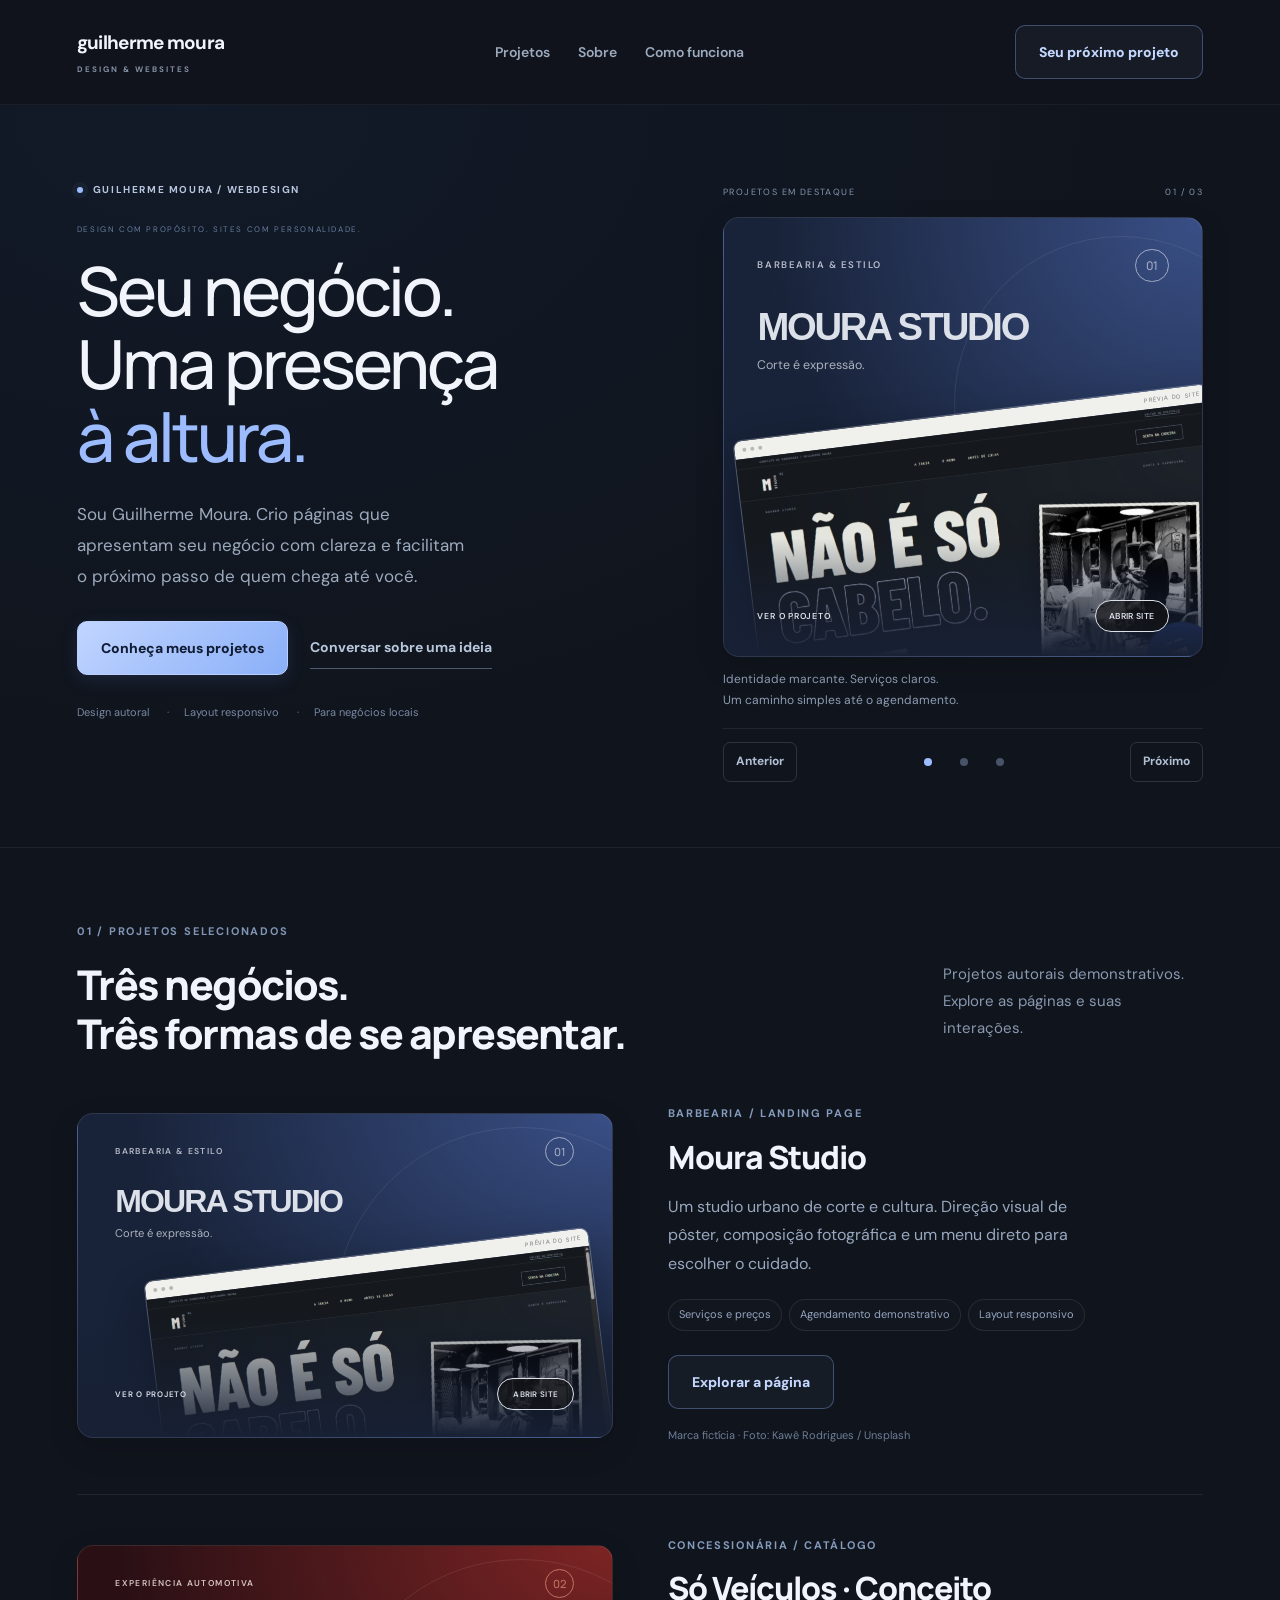
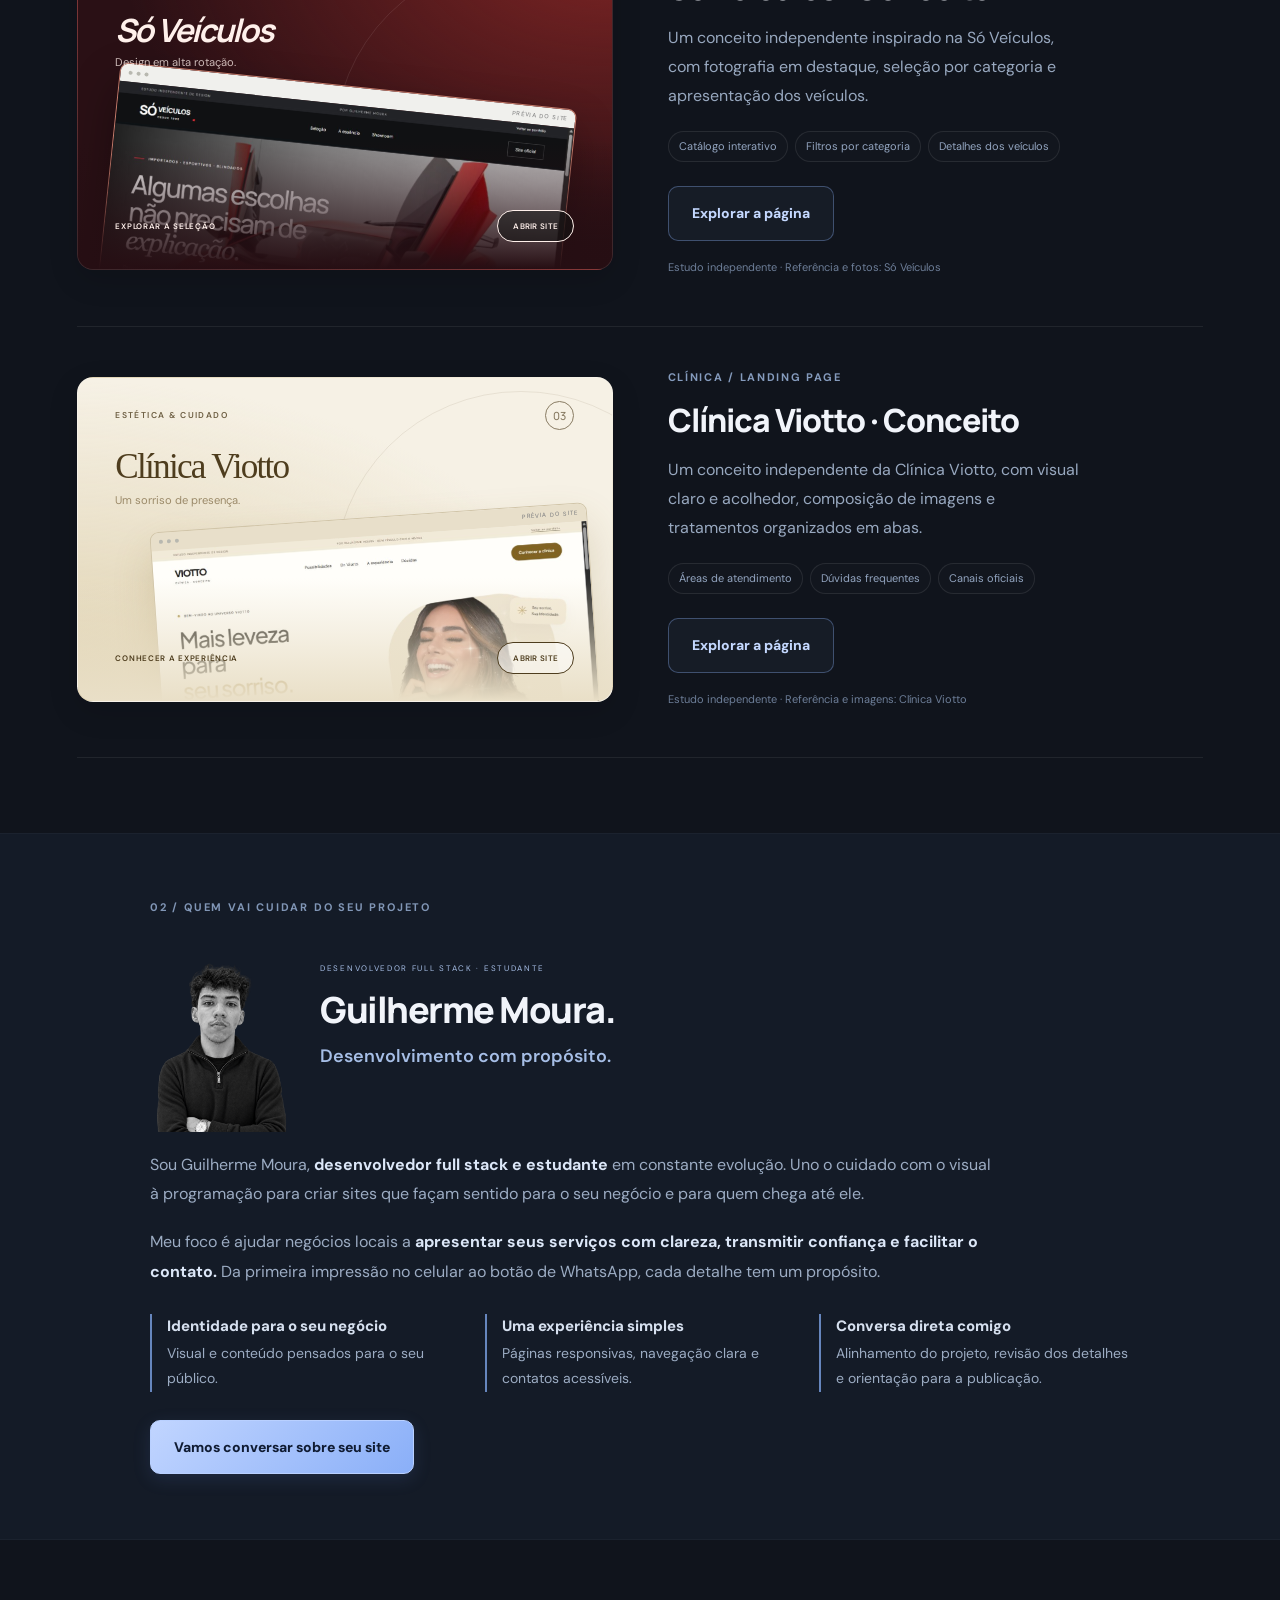
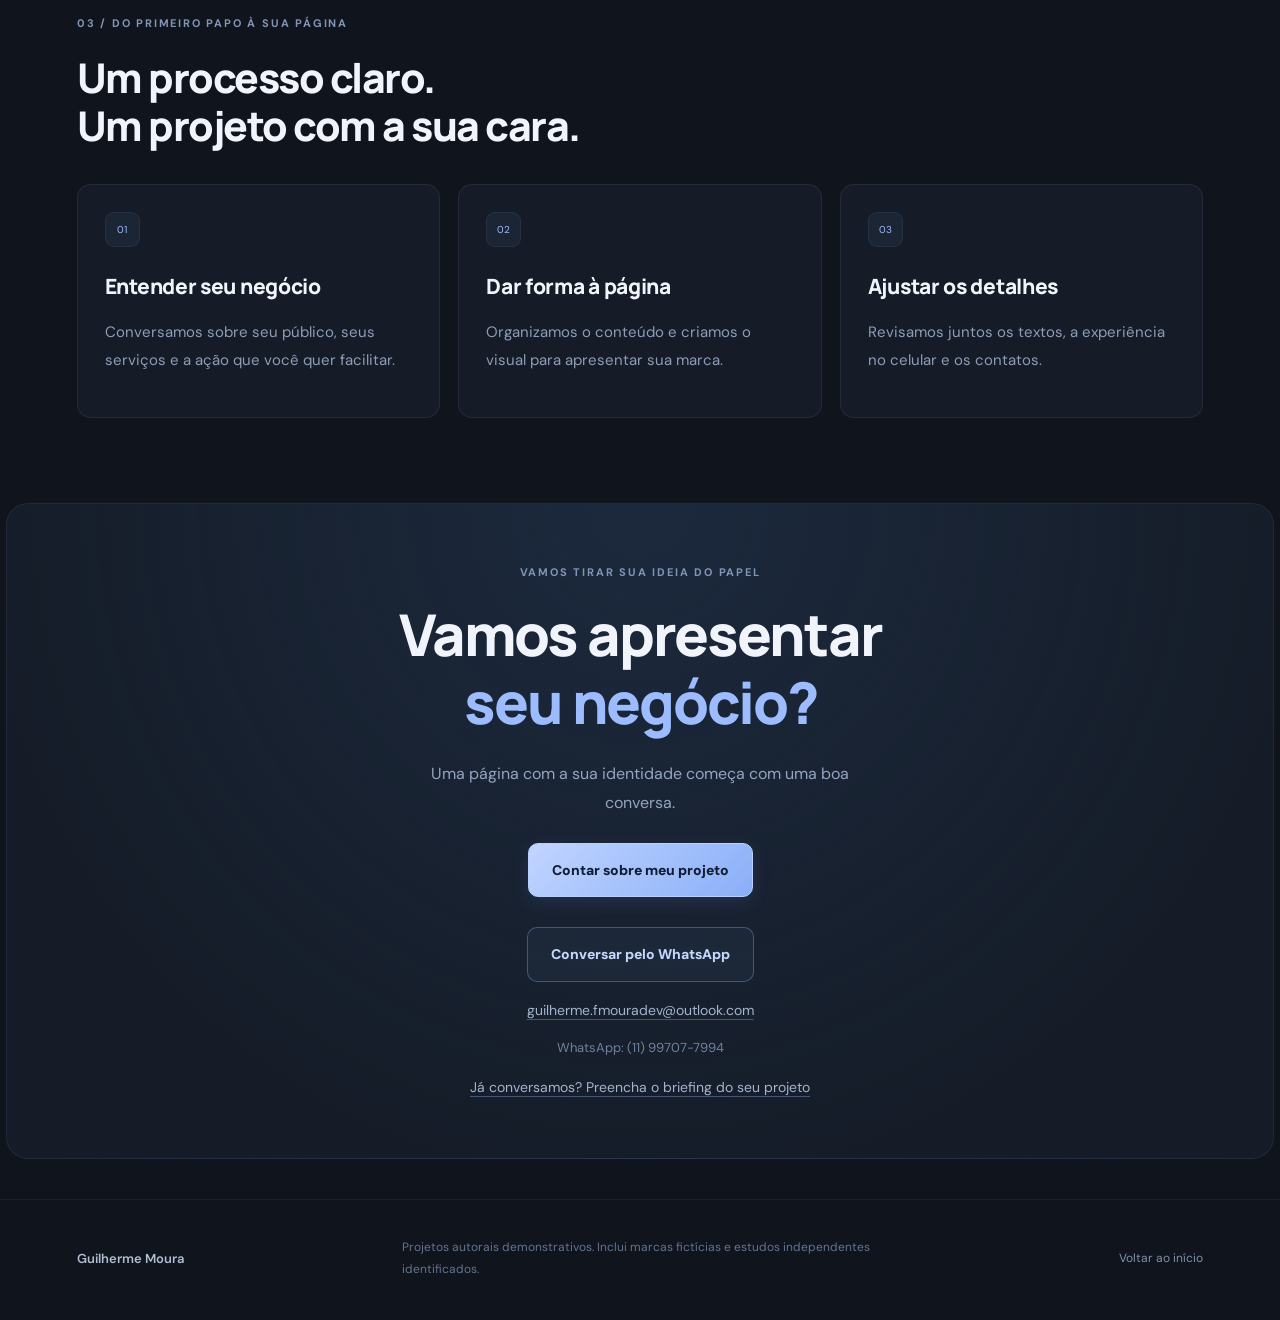
==== index.html @ e68ea8f8 "Melhora leitura, botões e proporções do retrato" ====
<!doctype html><html lang="pt-BR"><head><meta charset="utf-8"><meta name="viewport" content="width=device-width,initial-scale=1"><title>Guilherme Moura | Landing pages para negócios locais</title><meta name="description" content="Guilherme Moura cria landing pages para negócios locais. Conheça projetos de sites responsivos e converse sobre a presença digital da sua empresa."><meta name="theme-color" content="#10141c"><meta property="og:title" content="Guilherme Moura — Design & Websites"><meta property="og:description" content="Sites para apresentar seu negócio com clareza, personalidade e uma boa experiência no celular."><meta property="og:type" content="website"><link rel="preconnect" href="https://fonts.googleapis.com"><link rel="preconnect" href="https://fonts.gstatic.com" crossorigin><link href="https://fonts.googleapis.com/css2?family=DM+Sans:wght@400;500;600;700&family=Manrope:wght@400;500;600;700;800&display=swap" rel="stylesheet"><link rel="stylesheet" href="style.css?v=18"><link rel="icon" href="favicon.svg"></head><body><header><a class="brand" href="#inicio">guilherme moura<span>DESIGN & WEBSITES</span></a><nav aria-label="Menu"><a href="#projetos">Projetos</a><a href="#sobre">Sobre</a><a href="#processo">Como funciona</a></nav><a class="button outline" href="#contato">Seu próximo projeto</a></header><main><section class="hero" id="inicio"><div class="intro"><p class="eyebrow">GUILHERME MOURA / WEBDESIGN</p><div class="intro-label">DESIGN COM PROPÓSITO. SITES COM PERSONALIDADE.</div><h1>Seu negócio.<br>Uma presença<br><em>à altura.</em></h1><p>Sou Guilherme Moura. Crio páginas que apresentam seu negócio com clareza e facilitam o próximo passo de quem chega até você.</p><div class="hero-ctas"><a class="button" href="#projetos">Conheça meus projetos</a><a class="hero-chat" href="https://wa.me/5511997077994?text=Ol%C3%A1%2C%20Guilherme!%20Quero%20conversar%20sobre%20uma%20landing%20page." target="_blank" rel="noopener">Conversar sobre uma ideia</a></div><div class="intro-tags"><span>Design autoral</span><span>Layout responsivo</span><span>Para negócios locais</span></div></div><div class="feature" role="region" aria-roledescription="carrossel" aria-label="Projetos em destaque"><div class="feature-top"><span>PROJETOS EM DESTAQUE</span><span id="feature-count" aria-live="polite">01 / 03</span></div><div class="feature-slides"><a href="barbearia.html?v=14" class="feature-image feature-slide cover cover-studio" data-title="Moura Studio" aria-label="Explorar projeto Moura Studio" ><section class="cover-inner" aria-hidden="true"><div class="cover-topline"><span class="cover-label">BARBEARIA & ESTILO</span><span class="cover-number">01</span></div><div class="cover-heading"><strong class="cover-title">Moura Studio</strong><p class="cover-pitch">Corte é expressão.</p></div><div class="cover-orbit"></div><div class="cover-screen"><div class="cover-browser"><i></i><i></i><i></i><span>PRÉVIA DO SITE</span></div><img src="cover-studio-v14.jpg" alt="" loading="eager" fetchpriority="high" decoding="async" width="1265" height="712"></div><div class="cover-foot"><span class="cover-action">VER O PROJETO</span><span class="cover-view">ABRIR SITE</span></div></section></a><a href="concessionaria.html?v=6" class="feature-image feature-slide cover cover-auto" data-title="Só Veículos" aria-label="Explorar projeto Só Veículos" hidden><section class="cover-inner" aria-hidden="true"><div class="cover-topline"><span class="cover-label">EXPERIÊNCIA AUTOMOTIVA</span><span class="cover-number">02</span></div><div class="cover-heading"><strong class="cover-title">Só Veículos</strong><p class="cover-pitch">Design em alta rotação.</p></div><div class="cover-orbit"></div><div class="cover-screen"><div class="cover-browser"><i></i><i></i><i></i><span>PRÉVIA DO SITE</span></div><img src="cover-soveiculos.jpg" alt="" loading="eager" decoding="async" width="1265" height="712"></div><div class="cover-foot"><span class="cover-action">EXPLORAR A SELEÇÃO</span><span class="cover-view">ABRIR SITE</span></div></section></a><a href="clinica.html?v=9" class="feature-image feature-slide cover cover-viotto" data-title="Clínica Viotto" aria-label="Explorar projeto Clínica Viotto" hidden><section class="cover-inner" aria-hidden="true"><div class="cover-topline"><span class="cover-label">ESTÉTICA & CUIDADO</span><span class="cover-number">03</span></div><div class="cover-heading"><strong class="cover-title">Clínica Viotto</strong><p class="cover-pitch">Um sorriso de presença.</p></div><div class="cover-orbit"></div><div class="cover-screen"><div class="cover-browser"><i></i><i></i><i></i><span>PRÉVIA DO SITE</span></div><img src="cover-viotto.jpg" alt="" loading="eager" decoding="async" width="1265" height="712"></div><div class="cover-foot"><span class="cover-action">CONHECER A EXPERIÊNCIA</span><span class="cover-view">ABRIR SITE</span></div></section></a></div><p id="feature-description">Identidade marcante. Serviços claros.<br>Um caminho simples até o agendamento.</p><div class="carousel-controls"><button id="feature-prev" aria-label="Projeto anterior">Anterior</button><div class="carousel-dots"><button class="active" data-slide="0" aria-label="Mostrar Moura Studio" aria-current="true"></button><button data-slide="1" aria-label="Mostrar Só Veículos · Conceito"></button><button data-slide="2" aria-label="Mostrar Clínica Viotto · Conceito"></button></div><button id="feature-next" aria-label="Próximo projeto">Próximo</button></div></div></section><section class="section projects" id="projetos"><div class="section-heading"><div><p class="eyebrow">01 / PROJETOS SELECIONADOS</p><h2>Três negócios.<br>Três formas de se apresentar.</h2></div><p>Projetos autorais demonstrativos.<br>Explore as páginas e suas interações.</p></div><article class="project"><a class="project-art cover cover-studio" href="barbearia.html?v=14" aria-label="Explorar projeto Moura Studio"><section class="cover-inner" aria-hidden="true"><div class="cover-topline"><span class="cover-label">BARBEARIA & ESTILO</span><span class="cover-number">01</span></div><div class="cover-heading"><strong class="cover-title">Moura Studio</strong><p class="cover-pitch">Corte é expressão.</p></div><div class="cover-orbit"></div><div class="cover-screen"><div class="cover-browser"><i></i><i></i><i></i><span>PRÉVIA DO SITE</span></div><img src="cover-studio-v14.jpg" alt="" loading="eager" decoding="async" width="1265" height="712"></div><div class="cover-foot"><span class="cover-action">VER O PROJETO</span><span class="cover-view">ABRIR SITE</span></div></section></a><div class="project-copy"><p class="eyebrow">BARBEARIA / LANDING PAGE</p><h3>Moura Studio</h3><p>Um studio urbano de corte e cultura. Direção visual de pôster, composição fotográfica e um menu direto para escolher o cuidado.</p><div class="tags"><span>Serviços e preços</span><span>Agendamento demonstrativo</span><span>Layout responsivo</span></div><a class="button outline" href="barbearia.html?v=14">Explorar a página</a><small>Marca fictícia · Foto: Kawê Rodrigues / Unsplash</small></div></article><article class="project"><a class="project-art cover cover-auto" href="concessionaria.html?v=6" aria-label="Explorar projeto Só Veículos"><section class="cover-inner" aria-hidden="true"><div class="cover-topline"><span class="cover-label">EXPERIÊNCIA AUTOMOTIVA</span><span class="cover-number">02</span></div><div class="cover-heading"><strong class="cover-title">Só Veículos</strong><p class="cover-pitch">Design em alta rotação.</p></div><div class="cover-orbit"></div><div class="cover-screen"><div class="cover-browser"><i></i><i></i><i></i><span>PRÉVIA DO SITE</span></div><img src="cover-soveiculos.jpg" alt="" loading="eager" decoding="async" width="1265" height="712"></div><div class="cover-foot"><span class="cover-action">EXPLORAR A SELEÇÃO</span><span class="cover-view">ABRIR SITE</span></div></section></a><div class="project-copy"><p class="eyebrow">CONCESSIONÁRIA / CATÁLOGO</p><h3>Só Veículos · Conceito</h3><p>Um conceito independente inspirado na Só Veículos, com fotografia em destaque, seleção por categoria e apresentação dos veículos.</p><div class="tags"><span>Catálogo interativo</span><span>Filtros por categoria</span><span>Detalhes dos veículos</span></div><a class="button outline" href="concessionaria.html">Explorar a página</a><small>Estudo independente · Referência e fotos: Só Veículos</small></div></article><article class="project"><a class="project-art cover cover-viotto" href="clinica.html?v=9" aria-label="Explorar projeto Clínica Viotto"><section class="cover-inner" aria-hidden="true"><div class="cover-topline"><span class="cover-label">ESTÉTICA & CUIDADO</span><span class="cover-number">03</span></div><div class="cover-heading"><strong class="cover-title">Clínica Viotto</strong><p class="cover-pitch">Um sorriso de presença.</p></div><div class="cover-orbit"></div><div class="cover-screen"><div class="cover-browser"><i></i><i></i><i></i><span>PRÉVIA DO SITE</span></div><img src="cover-viotto.jpg" alt="" loading="eager" decoding="async" width="1265" height="712"></div><div class="cover-foot"><span class="cover-action">CONHECER A EXPERIÊNCIA</span><span class="cover-view">ABRIR SITE</span></div></section></a><div class="project-copy"><p class="eyebrow">CLÍNICA / LANDING PAGE</p><h3>Clínica Viotto · Conceito</h3><p>Um conceito independente da Clínica Viotto, com visual claro e acolhedor, composição de imagens e tratamentos organizados em abas.</p><div class="tags"><span>Áreas de atendimento</span><span>Dúvidas frequentes</span><span>Canais oficiais</span></div><a class="button outline" href="clinica.html?v=9">Explorar a página</a><small>Estudo independente · Referência e imagens: Clínica Viotto</small></div></article></section><section class="about section" id="sobre"><p class="eyebrow">02 / QUEM VAI CUIDAR DO SEU PROJETO</p><div class="about-profile"><figure class="about-photo"><img src="guilherme-recorte-v2.png" alt="Retrato de Guilherme Moura, desenvolvedor full stack" width="800" height="1200" loading="lazy" decoding="async"></figure><div class="about-story"><span class="about-caption">DESENVOLVEDOR FULL STACK · ESTUDANTE</span><h2>Guilherme Moura.</h2><p class="about-tagline">Desenvolvimento com propósito.</p><p>Sou Guilherme Moura, <strong>desenvolvedor full stack e estudante</strong> em constante evolução. Uno o cuidado com o visual à programação para criar sites que façam sentido para o seu negócio e para quem chega até ele.</p><p>Meu foco é ajudar negócios locais a <strong>apresentar seus serviços com clareza, transmitir confiança e facilitar o contato.</strong> Da primeira impressão no celular ao botão de WhatsApp, cada detalhe tem um propósito.</p><ul class="about-benefits"><li><strong>Identidade para o seu negócio</strong><span>Visual e conteúdo pensados para o seu público.</span></li><li><strong>Uma experiência simples</strong><span>Páginas responsivas, navegação clara e contatos acessíveis.</span></li><li><strong>Conversa direta comigo</strong><span>Alinhamento do projeto, revisão dos detalhes e orientação para a publicação.</span></li></ul><a class="button" href="https://wa.me/5511997077994?text=Ol%C3%A1%2C%20Guilherme!%20Quero%20conversar%20sobre%20meu%20site." target="_blank" rel="noopener">Vamos conversar sobre seu site</a></div></div></section><section class="section" id="processo"><p class="eyebrow">03 / DO PRIMEIRO PAPO À SUA PÁGINA</p><h2>Um processo claro.<br>Um projeto com a sua cara.</h2><div class="process"><article><span>01</span><h3>Entender seu negócio</h3><p>Conversamos sobre seu público, seus serviços e a ação que você quer facilitar.</p></article><article><span>02</span><h3>Dar forma à página</h3><p>Organizamos o conteúdo e criamos o visual para apresentar sua marca.</p></article><article><span>03</span><h3>Ajustar os detalhes</h3><p>Revisamos juntos os textos, a experiência no celular e os contatos.</p></article></div></section><section class="contact" id="contato"><p class="eyebrow">VAMOS TIRAR SUA IDEIA DO PAPEL</p><h2>Vamos apresentar<br><em>seu negócio?</em></h2><p>Uma página com a sua identidade começa com uma boa conversa.</p><button class="button" id="open-brief">Contar sobre meu projeto</button><div class="contact-links"><a class="button outline" href="https://wa.me/5511997077994?text=Ol%C3%A1%2C%20Guilherme!%20Quero%20conversar%20sobre%20uma%20landing%20page." target="_blank" rel="noopener">Conversar pelo WhatsApp</a><a href="mailto:guilherme.fmouradev@outlook.com">guilherme.fmouradev@outlook.com</a><span>WhatsApp: (11) 99707-7994</span><a href="briefing.html">Já conversamos? Preencha o briefing do seu projeto</a></div></section></main><footer><span>Guilherme Moura</span><p>Projetos autorais demonstrativos. Inclui marcas fictícias e estudos independentes identificados.</p><a href="#inicio">Voltar ao início</a></footer><dialog id="brief"><form id="brief-form"><div class="modal-head"><h2>Conte sua ideia.</h2><button type="button" id="close" aria-label="Fechar">×</button></div><p>Monte seu resumo e escolha como enviar. A mensagem só será enviada quando você confirmar no WhatsApp ou no e-mail.</p><label for="business">Seu negócio</label><input id="business" placeholder="Ex.: barbearia, clínica, restaurante" required maxlength="100"><label for="objective">Objetivo da página</label><select id="objective"><option>Receber pedidos de agendamento</option><option>Apresentar serviços</option><option>Mostrar produtos</option><option>Receber pedidos de orçamento</option></select><label for="message">Detalhes que você quer incluir</label><textarea id="message" rows="3" maxlength="1000" placeholder="Serviços, cores, referências..."></textarea><button class="button" type="submit">Gerar meu resumo</button><div id="brief-result" hidden><label for="summary">Seu resumo — selecione e copie para guardar</label><textarea id="summary" rows="6" readonly></textarea><p role="status">Resumo pronto. Escolha onde abrir a mensagem e confirme o envio por lá.</p><div class="brief-actions"><a id="send-whatsapp" class="button" target="_blank" rel="noopener">Abrir no WhatsApp</a><a id="send-email" class="button outline">Abrir no e-mail</a></div></div></form></dialog><script src="script.js?v=8" defer></script></body></html>
---- style.css ----
:root{--bg:#101010;--ink:#f1f1ee;--muted:#b1b1aa;--accent:#ffa76a}*{box-sizing:border-box}html{scroll-behavior:smooth;scroll-padding-top:20px}body{margin:0;background:var(--bg);color:var(--ink);font:16px 'DM Sans',sans-serif}a{color:inherit;text-decoration:none}button,input,textarea,select{font:inherit}button{cursor:pointer}a:focus-visible,button:focus-visible{outline:3px solid var(--accent);outline-offset:5px}header{display:flex;justify-content:space-between;align-items:center;padding:30px 6%;border-bottom:1px solid #333;gap:25px}.brand{font-weight:700;font-size:20px;letter-spacing:-.8px}.brand span{display:block;font-size:9px;letter-spacing:2.4px;margin-top:8px;color:var(--muted)}nav{display:flex;gap:30px;font-size:14px}.button{display:inline-block;border:1px solid var(--accent);border-radius:3px;padding:16px 23px;background:var(--accent);color:#211308;font-weight:600;font-size:14px}.button:hover{background:#ffbc8d}.outline{background:none;color:var(--ink);border-color:#666}.outline:hover{background:#242424}.hero{max-width:1440px;margin:auto;display:grid;grid-template-columns:1.2fr 1fr;gap:65px;padding:75px 6%}.eyebrow{font-size:11px;letter-spacing:1.9px;font-weight:600;color:var(--muted);margin:0 0 25px}h1,h2,h3{font-family:'Manrope',sans-serif}h1{font-size:clamp(48px,5.1vw,73px);line-height:1.08;letter-spacing:-3px;margin:0 0 30px;font-weight:500}em{font-style:normal;color:var(--accent)}.intro>p:not(.eyebrow){max-width:390px;font-size:16px;color:var(--muted);line-height:1.8;margin-bottom:30px}.feature{padding-top:16px}.feature-top{display:flex;justify-content:space-between;font-size:10px;letter-spacing:1.5px;color:var(--muted);margin-bottom:17px}.feature-image{display:block;height:440px;position:relative;overflow:hidden;border-radius:5px;background:#333}.feature-image img{width:100%;height:100%;object-fit:cover;filter:grayscale(1);opacity:.55}.feature-image>div{position:absolute;left:30px;bottom:32px}.feature-image small{font-size:11px;letter-spacing:2px}.feature-image strong{display:block;font-size:55px;line-height:.97;letter-spacing:-2px;color:#c5f35e;margin:16px 0 22px}.feature-image span{font-size:13px;border-bottom:1px solid #888;padding-bottom:4px}.feature>p{font-size:13px;color:var(--muted);line-height:1.8}.section{max-width:1440px;margin:auto;padding:85px 6%}.projects{border-top:1px solid #333}.section-heading{display:flex;justify-content:space-between;align-items:end;gap:35px;margin-bottom:50px}h2{font-size:clamp(32px,3.4vw,47px);font-weight:500;line-height:1.18;letter-spacing:-1.6px;margin:0}.section-heading>p{color:var(--muted);font-size:14px;line-height:1.8}.project{display:grid;grid-template-columns:1fr 1fr;gap:65px;align-items:center;margin-top:45px;padding-bottom:45px;border-bottom:1px solid #333}.project-art{height:335px;position:relative;overflow:hidden;border-radius:4px;background:#353535}.project-art img{width:100%;height:100%;object-fit:cover;opacity:.4}.project-art>span{position:absolute;left:30px;bottom:30px;font-size:56px;letter-spacing:-2px;line-height:1;font-weight:700}.barber>span{color:#c5f35e}.barber img{filter:grayscale(1)}.motors>span{color:#fff}.dental{background:#006b76}.dental>span{font-family:Georgia,serif;font-weight:400;letter-spacing:-1px}.dental small{font:12px 'DM Sans',sans-serif;letter-spacing:4px}.project-copy h3{font-size:32px;letter-spacing:-1px;margin:0 0 20px;font-weight:500}.project-copy>p:not(.eyebrow){color:var(--muted);line-height:1.8;max-width:420px}.tags{display:flex;flex-wrap:wrap;gap:9px;margin:23px 0}.tags span{border:1px solid #41413c;padding:7px 11px;font-size:11px;color:#cecec7;border-radius:30px}.project-copy>small{display:block;font-size:10px;color:#999;margin-top:20px}.about{background:#1a1b18;max-width:none;padding:75px max(6%,calc((100vw - 1268px)/2))}.about>div{display:grid;grid-template-columns:1fr 1fr;gap:65px}.about p:not(.eyebrow){color:var(--muted);line-height:1.8;margin:0 0 20px}.process{display:grid;grid-template-columns:repeat(3,1fr);gap:35px;margin-top:45px}.process article{border-top:1px solid #555;padding-top:23px}.process span{font-size:12px;color:var(--accent)}.process h3{font-size:20px;font-weight:500;margin:22px 0 14px}.process p{font-size:14px;color:var(--muted);line-height:1.8}.contact{padding:75px 6%;background:#22211e;text-align:center}.contact h2{font-size:clamp(38px,5vw,64px)}.contact>p:not(.eyebrow){color:var(--muted);font-size:14px;margin:25px 0}.contact>small{display:block;margin-top:20px;font-size:12px;color:#aaa}footer{display:flex;justify-content:space-between;gap:25px;align-items:center;padding:35px 6%;font-size:12px}footer>span{font-size:16px;font-weight:600}footer p{color:var(--muted)}dialog{max-width:520px;width:calc(100% - 32px);border:1px solid #555;border-radius:10px;background:#191919;color:var(--ink);padding:30px}dialog::backdrop{background:#000b;backdrop-filter:blur(4px)}.modal-head{display:flex;justify-content:space-between;gap:20px}.modal-head h2{font-size:30px}#close{background:none;border:0;color:white;font-size:28px}dialog p{font-size:14px;color:var(--muted);line-height:1.7}dialog label{display:block;font-size:14px;margin:18px 0 8px}dialog input,dialog select,dialog textarea{width:100%;padding:13px;border:1px solid #666;border-radius:4px;background:#272727;color:white;color-scheme:dark}dialog textarea{resize:vertical}dialog .button{width:100%;margin-top:20px}#brief-result p{color:var(--accent)}@media(max-width:800px){nav{display:none}.hero{gap:30px}.hero h1{font-size:53px}.feature-image{height:420px}.project{gap:30px}.project-art>span{font-size:43px}.about>div{gap:35px}}@media(max-width:560px){header{padding:23px 6%}.brand{font-size:17px}header>.button{font-size:11px;padding:12px}.hero{display:block;padding:45px 6%}.hero h1{font-size:57px}.feature{margin-top:38px}.feature-image{height:350px}.section{padding:55px 6%}.section-heading{display:block}.section-heading>p{margin-top:22px}.project{display:block;margin-top:32px;padding-bottom:32px}.project-art{display:block;height:290px}.project-copy{margin-top:28px}.project-art>span{font-size:50px}.about>div{display:block}.about>div>div{margin-top:30px}.process{grid-template-columns:1fr;gap:20px}.contact{padding:60px 6%}footer{flex-wrap:wrap}footer p{order:3;width:100%;margin:0;line-height:1.7}.eyebrow{font-size:10px}}@media(prefers-reduced-motion:reduce){html{scroll-behavior:auto}}
.contact-links{display:flex;flex-direction:column;align-items:center;gap:20px;margin-top:22px}.contact-links>a:not(.button){font-size:14px;overflow-wrap:anywhere;text-decoration:underline;text-underline-offset:4px}.contact-links>span{font-size:12px;color:var(--muted)}.brief-actions{display:flex;gap:12px;flex-wrap:wrap}.brief-actions .button{width:auto;flex:1;text-align:center;white-space:nowrap}

.feature-slide[hidden]{display:none}.feature-motors img,.feature-dental img{filter:none;opacity:.75}.feature-motors strong{color:#fff}.feature-dental strong{font-family:Georgia,serif;font-weight:400;font-size:clamp(26px,3vw,43px);letter-spacing:-1px;color:#fff}.feature-dental:after{content:'';position:absolute;inset:0;background:linear-gradient(transparent,#173f3bba)}.feature-dental>div{z-index:1}.dental{background:#173f3b}.dental img{opacity:.75}.dental:after{content:'';position:absolute;inset:0;background:linear-gradient(transparent,#173f3bba)}.dental>span{z-index:1}.carousel-controls{display:flex;align-items:center;justify-content:space-between;gap:20px;margin-top:18px}.carousel-controls>button{border:1px solid #555;border-radius:50%;width:38px;height:38px;background:transparent;color:var(--ink);font-size:20px}.carousel-controls>button:hover{background:#333}.carousel-dots{display:flex;gap:4px}.carousel-dots button{width:32px;height:32px;border:0;background:transparent;position:relative}.carousel-dots button:after{content:'';position:absolute;inset:12px;border-radius:50%;background:#666}.carousel-dots button.active:after{background:var(--accent)}.feature>p{min-height:47px}.feature-slides{touch-action:pan-y}

.carousel-controls>button{width:auto;min-width:76px;border-radius:4px;padding:0 12px;font-size:12px}.carousel-controls{gap:10px}

.feature-motors:after,.motors:after{content:"";position:absolute;inset:0;background:linear-gradient(transparent,#000b)}.feature-motors>div,.motors>span{z-index:1}.feature-motors strong,.motors>span{color:#fff}

.feature-dental:after,.dental:after{background:linear-gradient(transparent,#1e1e1dcc)}.feature-dental,.dental{background:#191918}.feature-dental img,.dental img{object-position:center 30%;object-fit:cover}.feature-dental strong,.dental>span{font-family:Georgia,serif;color:#ddc692;letter-spacing:1px}

.feature-dental,.dental{background:#f0e7d2}.feature-dental:after,.dental:after{background:linear-gradient(transparent,#242220cc)}.feature-dental strong,.dental>span{font-family:Arial,sans-serif;font-weight:600;letter-spacing:-1px;color:#f0e7d2}

/* Project covers: real website previews, individual art direction. */
.cover{container-type:inline-size;display:block;isolation:isolate;border-radius:16px;border:1px solid #ffffff18;background:#242424;position:relative;overflow:hidden;transition:transform .3s,box-shadow .3s}.cover:after{display:none!important}.cover-inner{position:absolute;inset:0;padding:0;overflow:hidden}.cover-topline{position:absolute;top:7%;left:7%;right:7%;display:flex;align-items:center;justify-content:space-between}.cover .cover-label{font:600 1.6cqw 'DM Sans',sans-serif;letter-spacing:.16em;opacity:.8;border:0;padding:0}.cover .cover-number{font:500 2.1cqw 'Manrope',sans-serif;letter-spacing:0;border:1px solid currentColor;border-radius:50%;width:5.5cqw;height:5.5cqw;display:grid;place-items:center;padding:0;opacity:.65}.cover-heading{position:absolute;top:22%;left:7%;right:7%;z-index:2;pointer-events:none}.cover .cover-title{font:700 6cqw/1 'Manrope',sans-serif;letter-spacing:-.06em;margin:0;display:block;color:inherit}.cover .cover-pitch{font:400 2.1cqw/1.4 'DM Sans',sans-serif;margin:9px 0 0;color:inherit;opacity:.75}.cover-screen{position:absolute;width:79%;left:14%;top:43%;border-radius:9px;overflow:hidden;box-shadow:0 20px 45px #0005;transform:rotate(-5deg);border:1px solid #ffffff40;transition:transform .4s;z-index:1;line-height:0}.cover .cover-screen img{display:block;width:100%;height:auto;object-fit:contain;opacity:1;filter:none;max-width:none}.cover-browser{height:18px;background:#f0f0ed;display:flex;align-items:center;gap:4px;padding:0 8px;line-height:1}.cover-browser>i{width:4px;height:4px;border-radius:50%;background:#b8b8b0}.cover .cover-browser>span{font:500 6px 'DM Sans',sans-serif;color:#888;margin-left:auto;letter-spacing:.7px;border:0;padding:0}.cover-foot{position:absolute;bottom:0;left:0;right:0;display:flex;justify-content:space-between;align-items:center;padding:5% 7%;z-index:3;background:linear-gradient(transparent,#0008);padding-top:12%}.cover .cover-action{font:600 1.5cqw 'DM Sans',sans-serif;letter-spacing:.09em;border:0;padding:0;color:inherit}.cover .cover-view{font:600 1.5cqw 'DM Sans',sans-serif;border:1px solid currentColor;padding:1.9cqw 2.8cqw;border-radius:40px;color:inherit;letter-spacing:.04em;background:#1119}.cover-orbit{position:absolute;width:70%;aspect-ratio:1;border:1px solid currentColor;border-radius:50%;left:48%;top:4%;opacity:.09;pointer-events:none}.cover:hover{transform:translateY(-4px);box-shadow:0 15px 40px #0004}.cover:hover .cover-screen{transform:rotate(-2deg) translateY(-8px)}.cover-studio{background:radial-gradient(ellipse at 100% 0,#536235,transparent 65%),#1c251a;color:#d4f28a}.cover-studio .cover-title{text-transform:uppercase;max-width:75%;font-weight:800}.cover-studio .cover-screen{left:15%;top:44%;width:84%;transform:rotate(-7deg)}.cover-studio .cover-foot{background:linear-gradient(transparent,#182016);padding-top:13%}.cover-auto{background:radial-gradient(ellipse at 100% 0,#7d2424,transparent 65%),#2a1015;color:#fff0eb}.cover-auto .cover-heading{top:21%}.cover-auto .cover-title{font-style:italic;letter-spacing:-.06em}.cover-auto .cover-screen{transform:rotate(6deg);left:5%;width:86%;top:43%;border-color:#c57d6c}.cover-auto:hover .cover-screen{transform:rotate(3deg) translateY(-8px)}.cover-auto .cover-foot{background:linear-gradient(transparent,#260e13);padding-top:13%}.cover-auto .cover-number{color:#ec9e84}.cover-viotto{background:radial-gradient(ellipse at 0 100%,#ded0ad,transparent 70%),#f6f1e5;color:#4e3d1e}.cover-viotto .cover-title{font:500 6.6cqw/1 Georgia,serif;letter-spacing:-.05em}.cover-viotto .cover-pitch{color:#806c47}.cover-viotto .cover-screen{width:82%;left:15%;top:43%;border-color:#d1c5a9;transform:rotate(-4deg);box-shadow:0 20px 40px #80632233}.cover-viotto .cover-foot{background:linear-gradient(transparent,#e9dfc7);padding-top:12%}.cover-viotto .cover-view{background:#fff8}.cover-viotto .cover-browser{background:#e8dfca}.feature-image.cover{height:440px}.feature-image.cover .cover-heading{top:20%}.feature-image.cover .cover-title{font-size:8cqw;line-height:1.1;max-width:95%}.feature-image.cover .cover-pitch{font-size:2.6cqw;max-width:80%}.feature-image.cover .cover-label{font-size:2cqw}.feature-image.cover .cover-action,.feature-image.cover .cover-view{font-size:1.8cqw}.feature-image.cover .cover-screen{top:44%;width:100%;left:5%}.feature-image.cover-auto .cover-screen{left:-7%}.feature-image.cover .cover-number{font-size:2.5cqw;width:7cqw;height:7cqw}.project-art.cover{height:auto;aspect-ratio:1.65}.project-art.cover .cover-screen{top:43%}.cover[hidden]{display:none!important}@media(max-width:800px){.project-art.cover{aspect-ratio:1.35}.cover .cover-label{font-size:2cqw}.cover .cover-action,.cover .cover-view{font-size:1.9cqw}.cover .cover-title{font-size:7cqw}.cover .cover-pitch{font-size:2.5cqw}.cover-topline{top:6%}.cover .cover-number{font-size:2.5cqw;width:7cqw;height:7cqw}.cover-heading{top:21%}}@media(max-width:560px){.project-art.cover{aspect-ratio:1.3;border-radius:14px}.project-art.cover .cover-title{font-size:8cqw}.project-art.cover .cover-pitch{font-size:2.8cqw}.project-art.cover .cover-label{font-size:2.2cqw}.project-art.cover .cover-action,.project-art.cover .cover-view{font-size:2cqw}.cover .cover-browser>span{font-size:5px}.feature-image.cover{height:370px;border-radius:14px}.feature-image.cover .cover-title{font-size:9cqw}.feature-image.cover .cover-pitch{font-size:3cqw}.feature-image.cover .cover-label{font-size:2.2cqw}.feature-image.cover .cover-screen{top:45%;width:106%;left:6%}.feature-image.cover-auto .cover-screen{left:-12%}.feature-image.cover .cover-action,.feature-image.cover .cover-view{font-size:2cqw}}@media(prefers-reduced-motion:reduce){.cover,.cover-screen{transition:none!important}.cover:hover{transform:none}.cover:hover .cover-screen{transform:none}}

/* Portfolio refinement — blue accent, cleaner hierarchy and consistent surfaces. */
:root{--bg:#10141c;--ink:#f1f4fa;--muted:#a1adbf;--accent:#9cbcff}body{background:var(--bg);line-height:1.6}header{padding:25px 6%;border-bottom-color:#ffffff0c;background:#10141cf2}.brand{font-size:19px;letter-spacing:-.7px}.brand span{font-size:8px;letter-spacing:2px;color:#8491a7;margin-top:5px}nav{gap:28px;font-size:12px;color:#9caabe}nav a{transition:color .2s}nav a:hover{color:#e3ecff}.button{border-radius:9px;background:#9cbcff;border-color:#9cbcff;color:#122342;font-size:12px;padding:15px 22px;transition:background .2s,transform .2s;min-height:46px}.button:hover{background:#bdd2ff;transform:translateY(-2px)}.button.outline{border-color:#ffffff26;background:transparent;color:#d3dfef}.button.outline:hover{border-color:#9cbcff88;background:#9cbcff0a}.hero{padding-top:70px;padding-bottom:65px;gap:70px;background:radial-gradient(ellipse at 15% 0,#18335a33,transparent 65%)}.hero h1{font-size:clamp(48px,5.3vw,75px);font-weight:500;line-height:1.08;letter-spacing:-3px;margin:18px 0 25px}.intro-label{font-size:8px;letter-spacing:1.6px;color:#657c9d;margin-top:22px}.intro>.eyebrow{font-size:10px;letter-spacing:1.6px;margin-bottom:0;display:inline-flex;align-items:center;gap:10px;color:#b7c6de}.intro>.eyebrow:before{content:'';width:6px;height:6px;border-radius:50%;background:#9cbcff;box-shadow:0 0 0 5px #9cbcff0c}.intro>p:not(.eyebrow){font-size:14px;line-height:1.9;max-width:395px;margin:0 0 28px;color:#9caabe}.hero-ctas{display:flex;gap:22px;align-items:center;flex-wrap:wrap}.hero-chat{font-size:11px;color:#b8c6dc;border-bottom:1px solid #4d5a70;padding:9px 0;transition:color .2s}.hero-chat:hover{color:#fff}.intro-tags{display:flex;flex-wrap:wrap;gap:9px 18px;margin-top:29px;font-size:9px;color:#7788a1}.intro-tags span+span:before{content:'·';margin-right:15px;color:#637a9d}.feature-top{font-size:9px;letter-spacing:1.4px;color:#8293ad}.feature{padding-top:10px}.feature>p{font-size:12px;color:#8d9db4;line-height:1.8;margin-bottom:0}.carousel-controls{padding-top:13px;margin-top:12px;border-top:1px solid #ffffff12}.carousel-controls>button{border-color:#ffffff22;border-radius:7px;height:36px;font-size:10px;min-width:70px;color:#b1c0d5}.carousel-controls>button:hover{background:#9cbcff12}.carousel-dots button.active:after{background:#9cbcff}.carousel-dots button:after{background:#475366}.section{padding-top:75px;padding-bottom:75px}.projects{border-top-color:#ffffff10}.section-heading{margin-bottom:48px;gap:35px}.section-heading>p{font-size:12px;color:#8999b0;max-width:260px}.eyebrow{color:#8196b6;font-size:9px;letter-spacing:1.8px;margin-bottom:20px}h2{font-size:clamp(31px,3.2vw,44px);letter-spacing:-1.5px;font-weight:500}.project{gap:55px;padding-bottom:48px;margin-top:42px;border-bottom-color:#ffffff12}.project-copy .eyebrow{font-size:8px;letter-spacing:1.7px;color:#859bbd;margin-bottom:14px}.project-copy h3{font-size:29px;line-height:1.25;letter-spacing:-1px;margin-bottom:16px}.project-copy>p:not(.eyebrow){font-size:13px;line-height:1.9;color:#98a8bf}.tags{margin:20px 0 24px;gap:7px}.tags span{font-size:9px;border-color:#ffffff16;background:#ffffff03;color:#93a5c0;padding:6px 10px}.project-copy>small{font-size:9px;line-height:1.8;color:#6d7e98;margin-top:17px}.project-copy>.button{font-size:11px;min-height:43px}.about{background:#141b27;border-top:1px solid #ffffff08;border-bottom:1px solid #ffffff08;padding-top:65px;padding-bottom:65px}.about>div{gap:80px;align-items:center}.about p:not(.eyebrow){font-size:14px;line-height:1.9;color:#9cacc3}.about-monogram{display:block;font:600 43px 'Manrope',sans-serif;letter-spacing:-4px;width:85px;height:85px;line-height:85px;text-align:center;border-radius:24px;background:#1d2a40;color:#c1d4f6;border:1px solid #9cbcff1c;margin-bottom:25px}.about-monogram>span{color:#789bdc}.about-caption{display:block;font-size:8px;letter-spacing:1.7px;color:#657c9d;margin-top:20px}.process{gap:18px;margin-top:35px}.process article{padding:27px;border:1px solid #ffffff10;border-radius:14px;background:#151c28;transition:border-color .2s,transform .2s}.process article:hover{border-color:#9cbcff40;transform:translateY(-3px)}.process article>span{display:grid;place-items:center;width:35px;height:35px;border-radius:9px;background:#9cbcff0e;color:#9cbcff;font-size:10px;border:1px solid #9cbcff14}.process h3{font-size:17px;letter-spacing:-.3px;line-height:1.5;margin:24px 0 12px}.process p{font-size:12px;line-height:1.9;color:#8d9db5}.contact{max-width:1268px;margin:10px auto 40px;border:1px solid #9cbcff16;border-radius:22px;background:radial-gradient(ellipse at 50% 0,#24395677,transparent 75%),#151c28;padding:60px 6%}.contact h2{font-size:clamp(38px,4.5vw,60px);letter-spacing:-2px}.contact>p:not(.eyebrow){font-size:13px;line-height:1.8;color:#93a5c0;margin:23px auto;max-width:430px}.contact-links{gap:17px}.contact-links>a:not(.button){font-size:12px;color:#a2b4ce;text-decoration-color:#455672}.contact-links>span{font-size:10px;color:#6f829e}.contact-links .button{font-size:11px;min-height:42px}.contact>.button{margin:2px 0 8px}footer{border-top:1px solid #ffffff0d;padding-top:25px;padding-bottom:28px;font-size:10px;line-height:1.8;color:#7f91ab}footer>span{font-size:13px;color:#afbed4}footer p{max-width:500px;font-size:10px;color:#617590}footer>a{font-size:10px}dialog{background:#151d2b;border-color:#33425b;border-radius:17px}dialog p{font-size:12px;color:#9aacC5}dialog label{font-size:12px;color:#bdcbe0}dialog input,dialog select,dialog textarea{background:#101721;border-color:#33425b;border-radius:8px;font-size:14px}dialog h2{font-size:28px}.brief-actions .button{white-space:normal}.cover{box-shadow:0 10px 30px #0002}.cover-browser>span{color:#888!important}@media(max-width:1000px){.hero{gap:35px}.hero h1{font-size:58px}.hero-ctas{gap:13px}.hero-chat{font-size:10px}.project{gap:35px}.project-copy h3{font-size:26px}.about>div{gap:40px}.contact{margin-left:4%;margin-right:4%}.process article{padding:23px}}@media(max-width:700px){header{flex-wrap:wrap;padding:22px 6%;gap:20px}.brand{font-size:17px}.brand span{font-size:7px}header>.button{font-size:10px;padding:11px 14px;min-height:41px}header nav{display:flex;order:3;width:100%;justify-content:space-between;border-top:1px solid #ffffff0d;padding-top:17px;font-size:11px}.hero{display:block;padding:40px 6% 45px}.hero h1{font-size:clamp(47px,12vw,66px);line-height:1.09;letter-spacing:-2.5px}.intro-label{font-size:7px;letter-spacing:1.2px;margin-top:21px}.intro>.eyebrow{font-size:8px}.intro>p:not(.eyebrow){font-size:14px;max-width:430px;line-height:1.9}.hero-ctas{gap:18px}.hero .button{font-size:12px;padding:15px 19px}.hero-chat{font-size:11px}.intro-tags{font-size:8px;margin-top:25px;gap:8px 12px}.intro-tags span+span:before{margin-right:10px}.feature{margin-top:38px}.section{padding:50px 6%}.section-heading{display:block;margin-bottom:30px}.section-heading>p{font-size:12px;line-height:1.8;max-width:none;margin-top:20px}h2{font-size:32px;letter-spacing:-1.1px}.project{display:block;padding-bottom:34px;margin-top:30px}.project-copy{margin-top:25px}.project-copy h3{font-size:27px;margin-bottom:16px}.project-copy>p:not(.eyebrow){font-size:13px;line-height:1.9}.project-copy .eyebrow{font-size:9px}.tags{gap:7px}.tags span{font-size:9px;padding:6px 10px}.project-copy>.button{font-size:12px;min-height:46px}.project-copy>small{font-size:9px}.about{padding:48px 6%}.about>div{display:block}.about>div>div:last-child{margin-top:28px}.about-monogram{width:70px;height:70px;line-height:70px;font-size:37px;border-radius:20px;margin-bottom:24px}.about p:not(.eyebrow){font-size:14px}.about-caption{font-size:7px}.process{grid-template-columns:1fr;gap:13px;margin-top:28px}.process article{padding:25px}.process h3{font-size:19px;margin-top:20px}.process p{font-size:13px}.contact{margin:0 6% 35px;padding:40px 23px;border-radius:19px}.contact h2{font-size:37px;letter-spacing:-1.5px}.contact>.eyebrow{font-size:8px;letter-spacing:1.4px}.contact>p:not(.eyebrow){font-size:13px}.contact>.button{width:100%;font-size:12px}.contact-links .button{width:100%;font-size:11px}.contact-links>a:not(.button){font-size:11px;line-height:1.8}.contact-links>span{font-size:10px}footer{padding:25px 6%;gap:20px}footer p{max-width:none;font-size:10px;line-height:1.8}dialog{padding:25px}dialog input,dialog select,dialog textarea{font-size:16px;min-height:47px}dialog label,dialog p{font-size:13px}.modal-head{align-items:center}#close{min-width:44px;min-height:44px}}
@media(prefers-reduced-motion:reduce){*{transition:none!important}.process article:hover,.button:hover{transform:none}}

/* Reserve the true preview ratio before each JPEG has loaded. */
.cover .cover-screen img{aspect-ratio:1265/712;height:auto;object-fit:contain}

.cover-studio{background:radial-gradient(ellipse at 100% 0,#625347,transparent 65%),#282c29;color:#e4d2bb}.cover-studio .cover-title{text-transform:none;font-family:Georgia,serif;font-weight:400;letter-spacing:-.05em}.cover-studio .cover-foot{background:linear-gradient(transparent,#252a27)}

.cover-studio{background:radial-gradient(ellipse at 100% 0,#394f86,transparent 65%),#182238;color:#dbe0e9}.cover-studio .cover-title{font-family:Arial,sans-serif;font-weight:800;text-transform:uppercase;letter-spacing:-.06em}.cover-studio .cover-foot{background:linear-gradient(transparent,#172034)}

/* Personal introduction */
.about .about-profile{display:grid;grid-template-columns:minmax(240px,.85fr) minmax(0,1.15fr);gap:70px;align-items:center}.about-photo{margin:0;max-width:420px;position:relative}.about-photo img{display:block;width:100%;height:auto;aspect-ratio:2/3;object-fit:cover;border-radius:18px;background:#eee}.about-photo figcaption{font-size:8px;letter-spacing:1.8px;color:#8fa2bf;margin-top:15px}.about-story h2{margin:16px 0 25px}.about .about-caption{margin:0;color:#a6bee6;line-height:1.7}.about-benefits{list-style:none;padding:0;margin:25px 0 29px;display:grid;gap:16px}.about-benefits li{border-left:2px solid #6686bd;padding-left:15px}.about-benefits strong{display:block;font-size:13px;color:#d6e0ef;font-weight:600}.about-benefits span{display:block;font-size:12px;line-height:1.8;color:#9cacc3;margin-top:3px}.about-story .button{font-size:12px}.about .about-story{margin-top:0}@media(max-width:700px){.about .about-profile{grid-template-columns:1fr;gap:35px}.about-photo{max-width:340px;width:100%;margin:0 auto}.about .about-story{margin-top:0}.about-story h2{font-size:34px}.about-story .button{width:100%;text-align:center}.about-benefits span{font-size:13px}}

.about .about-profile{grid-template-columns:150px minmax(0,1fr);gap:45px;align-items:start}.about-photo{width:150px;max-width:150px}.about-photo img{aspect-ratio:3/4;object-fit:cover;object-position:center 18%;border-radius:10px}.about-photo figcaption{font-size:7px;letter-spacing:1px;line-height:1.8}.about-story h2{font-size:clamp(28px,3vw,40px)}@media(max-width:700px){.about .about-profile{grid-template-columns:1fr;gap:25px}.about-photo{width:120px;max-width:120px;margin:0}.about-story h2{font-size:29px}}

/* Balanced personal profile */
.about .about-profile{max-width:980px;margin:0 auto;grid-template-columns:140px minmax(0,1fr);column-gap:30px;align-items:start}.about>.eyebrow{max-width:980px;margin:0 auto 28px}.about-photo{width:140px;max-width:140px;padding:0}.about-photo img{width:140px;height:187px;aspect-ratio:3/4;object-fit:cover;object-position:center top;background:transparent;border-radius:0;filter:grayscale(1)}.about-story{display:contents}.about-story .about-caption{grid-column:2;grid-row:1;align-self:start;padding-top:17px}.about-story h2{grid-column:2;grid-row:1;margin:43px 0 0;align-self:start;font-size:36px;line-height:1.2}.about .about-story .about-tagline{grid-column:2;grid-row:1;align-self:start;margin:95px 0 0;color:#a6bee6;font-size:16px}.about-story>p:not(.about-tagline){grid-column:1/-1;margin:18px 0 0;max-width:850px}.about-benefits{grid-column:1/-1;grid-template-columns:repeat(3,minmax(0,1fr));gap:24px;margin:28px 0}.about-story>.button{grid-column:1/-1;justify-self:start;margin:0}.about .about-profile{row-gap:0}@media(max-width:700px){.about .about-profile{grid-template-columns:100px minmax(0,1fr);column-gap:18px}.about-photo{width:100px;max-width:100px}.about-photo img{width:100px;height:134px}.about-story .about-caption{font-size:7px;letter-spacing:1px;padding-top:8px}.about-story h2{font-size:25px;margin-top:43px;letter-spacing:-.8px}.about .about-story .about-tagline{font-size:12px;margin-top:80px;line-height:1.6}.about-benefits{grid-template-columns:1fr;gap:18px;margin:24px 0}.about-story>.button{justify-self:stretch}.about-story>p:not(.about-tagline){margin-top:20px}}

/* Clearer type and stronger actions */
body{font-size:16px}h1,h2,h3{font-weight:800}header nav{font-size:14px;font-weight:600}.intro>p:not(.eyebrow){font-size:17px;line-height:1.85}.hero-chat{font-size:14px;font-weight:700}.intro-tags{font-size:11px}.section-heading>p{font-size:15px}.project-copy>p:not(.eyebrow){font-size:16px;line-height:1.8}.project-copy h3{font-size:32px;font-weight:800}.project-copy .eyebrow,.eyebrow{font-size:11px;font-weight:700}.tags span{font-size:11px}.about p:not(.eyebrow){font-size:16px;line-height:1.85}.about p strong{font-weight:700;color:#dce7f8}.about-benefits strong{font-size:15px;font-weight:800}.about-benefits span{font-size:14px;line-height:1.8}.about-story h2{font-weight:800}.about .about-story .about-tagline{font-size:18px;font-weight:600}.process h3{font-size:21px;font-weight:800}.process p{font-size:15px}.contact>p:not(.eyebrow){font-size:16px}.contact-links>a:not(.button){font-size:14px}.contact-links>span{font-size:13px}.button,.hero .button,.project-copy>.button,.about-story .button,.contact-links .button,.contact>.button{font-size:14px;font-weight:800;min-height:50px;padding:15px 23px;border-radius:10px;border:1px solid #b9d0ff;background:linear-gradient(135deg,#c1d5ff,#8aaff8);color:#101c33;box-shadow:0 5px 18px #658de225;transition:transform .2s,box-shadow .2s,background .2s}.button:hover{transform:translateY(-2px);box-shadow:0 8px 24px #739aef40;background:linear-gradient(135deg,#d4e2ff,#a2c1ff)}.button:focus-visible{outline:3px solid #d5e3ff;outline-offset:4px}.button.outline{background:#9cbcff0c;color:#c4d8ff;border-color:#7595cc70;box-shadow:none}.button.outline:hover{background:#9cbcff20}.carousel-controls button{font-size:12px;font-weight:700;min-height:40px}.carousel-dots button{min-height:0}.project-copy>small{font-size:11px}footer,footer p,footer>a{font-size:12px}@media(max-width:700px){header nav{font-size:13px}header>.button{font-size:12px;padding:12px 15px}.hero h1{font-size:clamp(49px,12vw,66px);font-weight:800}.intro>p:not(.eyebrow){font-size:16px}.hero-chat{font-size:13px}.intro-tags{font-size:10px}.project-copy>p:not(.eyebrow),.about p:not(.eyebrow){font-size:16px}.project-copy h3{font-size:29px}.section-heading>p{font-size:14px}.about .about-story .about-tagline{font-size:13px}.about-benefits span{font-size:14px}.process p{font-size:15px}.contact>p:not(.eyebrow){font-size:15px}.contact-links>a:not(.button){font-size:13px}.button,.hero .button,.project-copy>.button,.about-story .button,.contact-links .button,.contact>.button{font-size:14px}.tags span{font-size:11px}.project-copy>small{font-size:11px}}
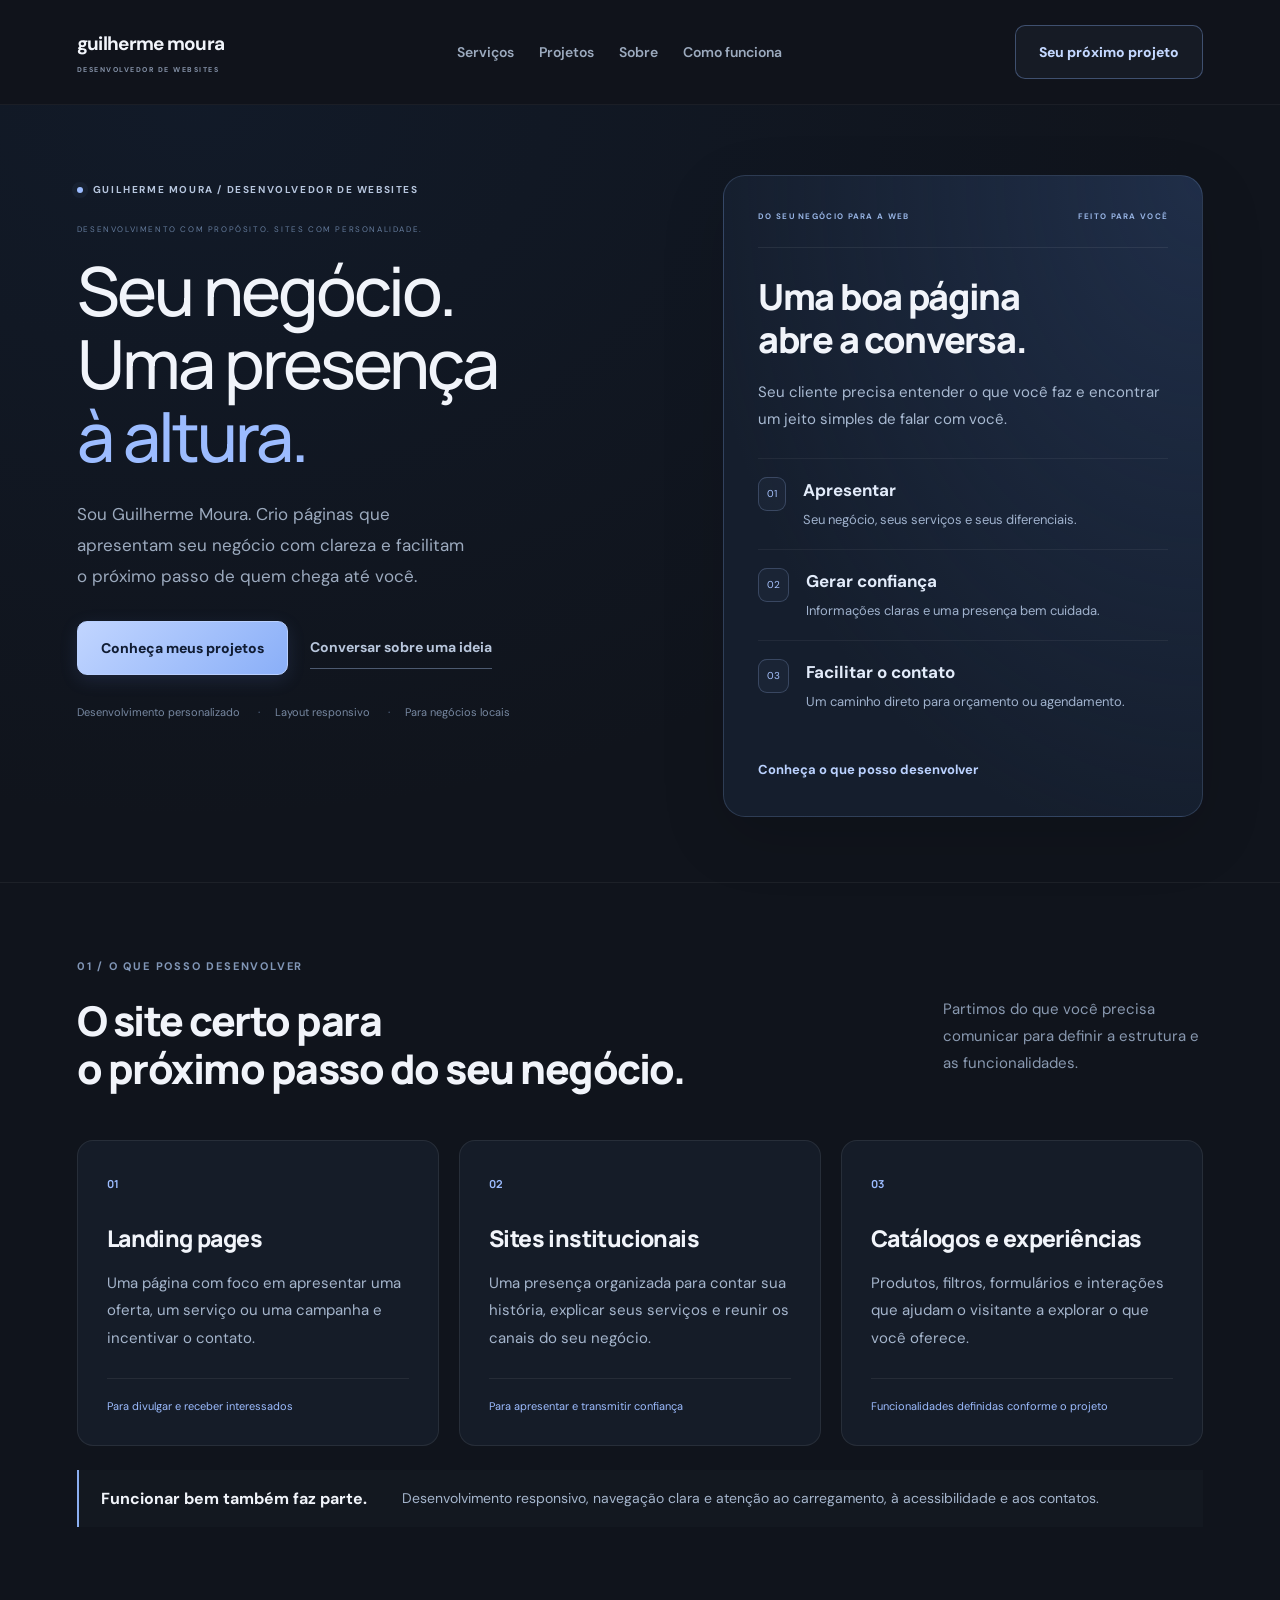
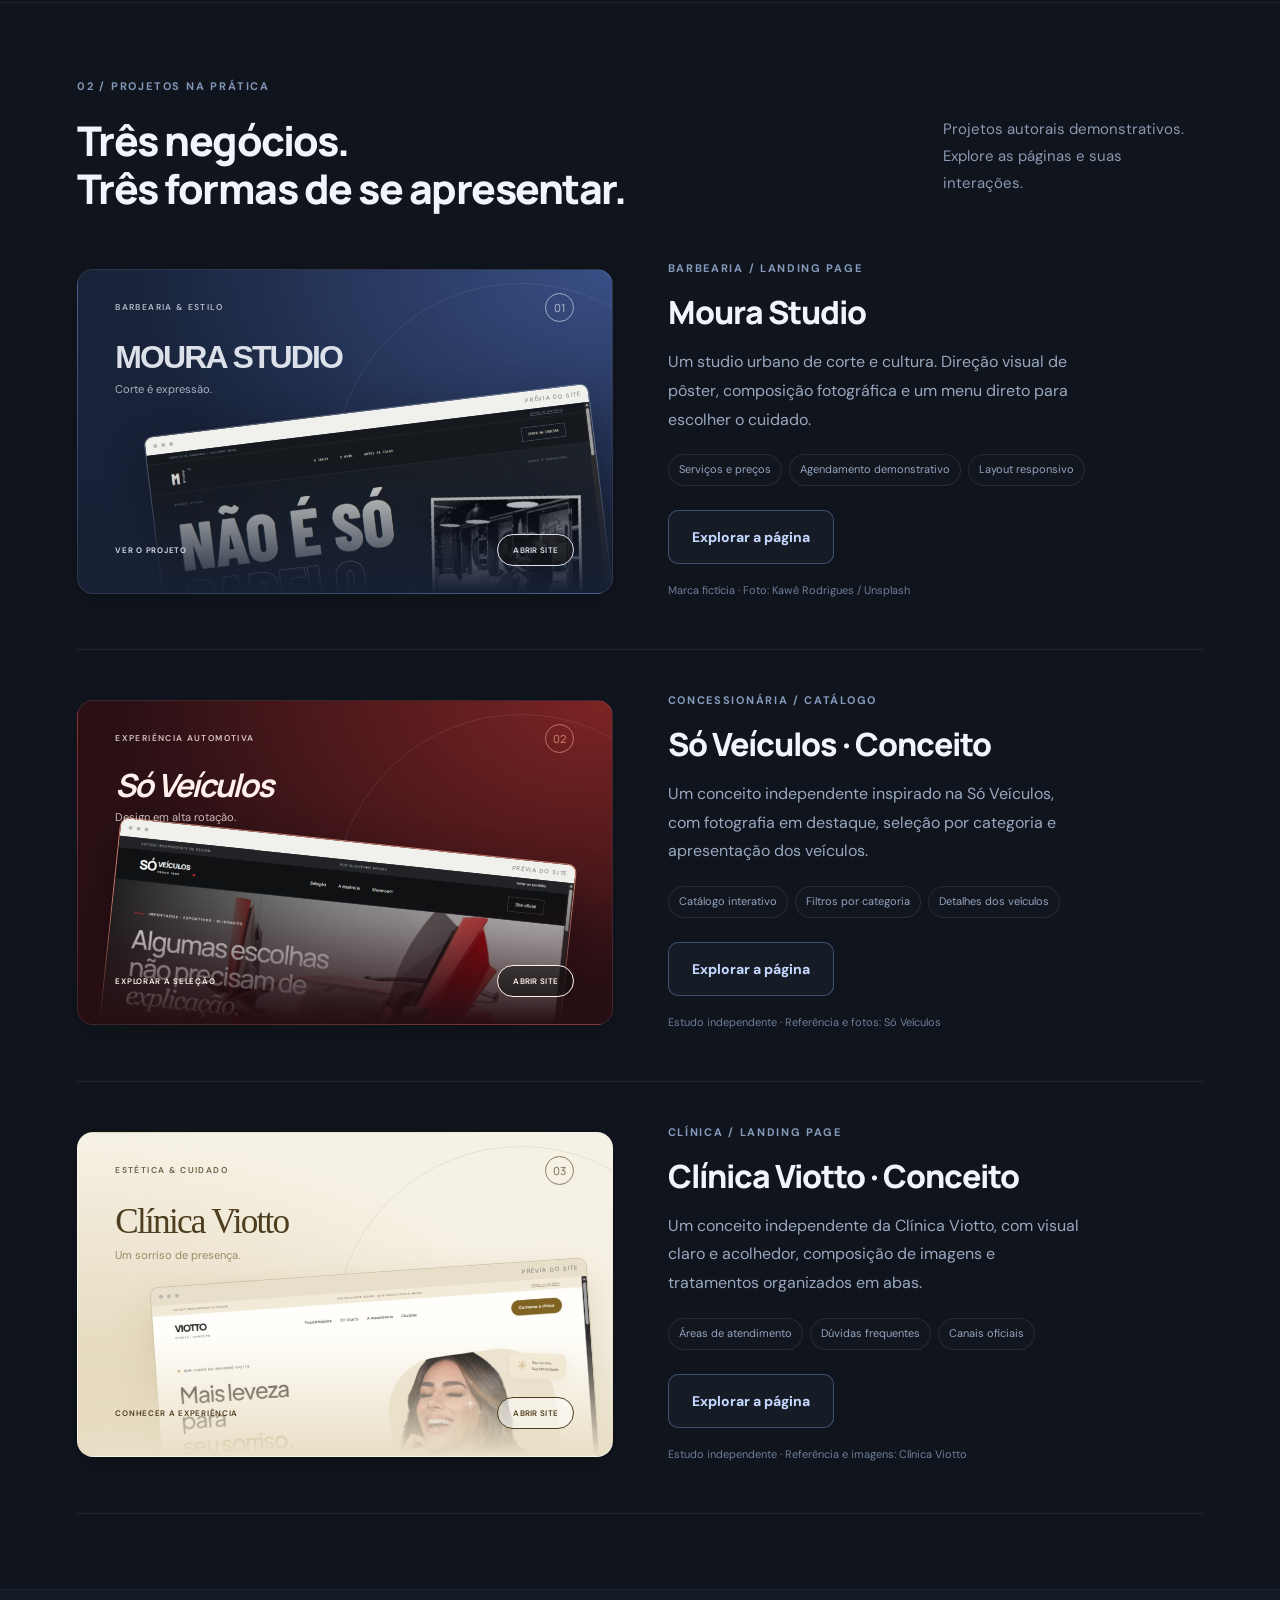
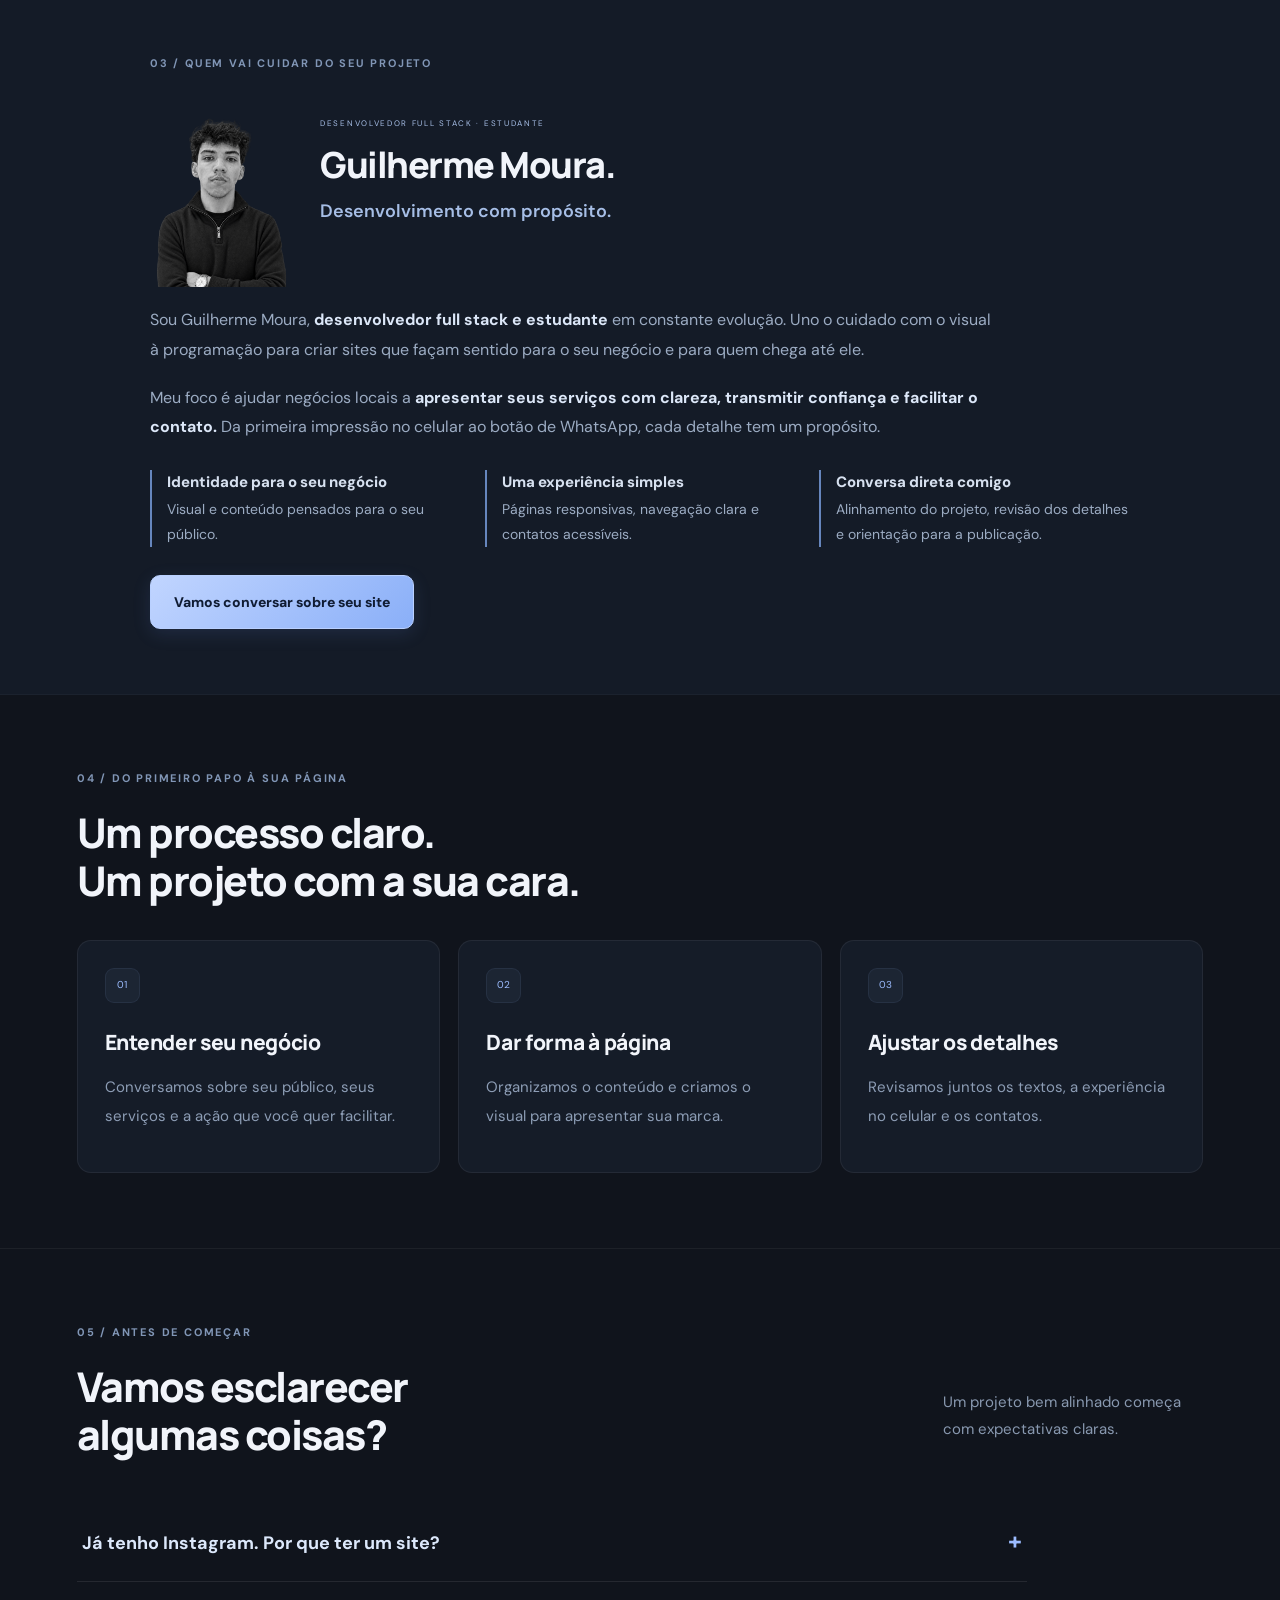
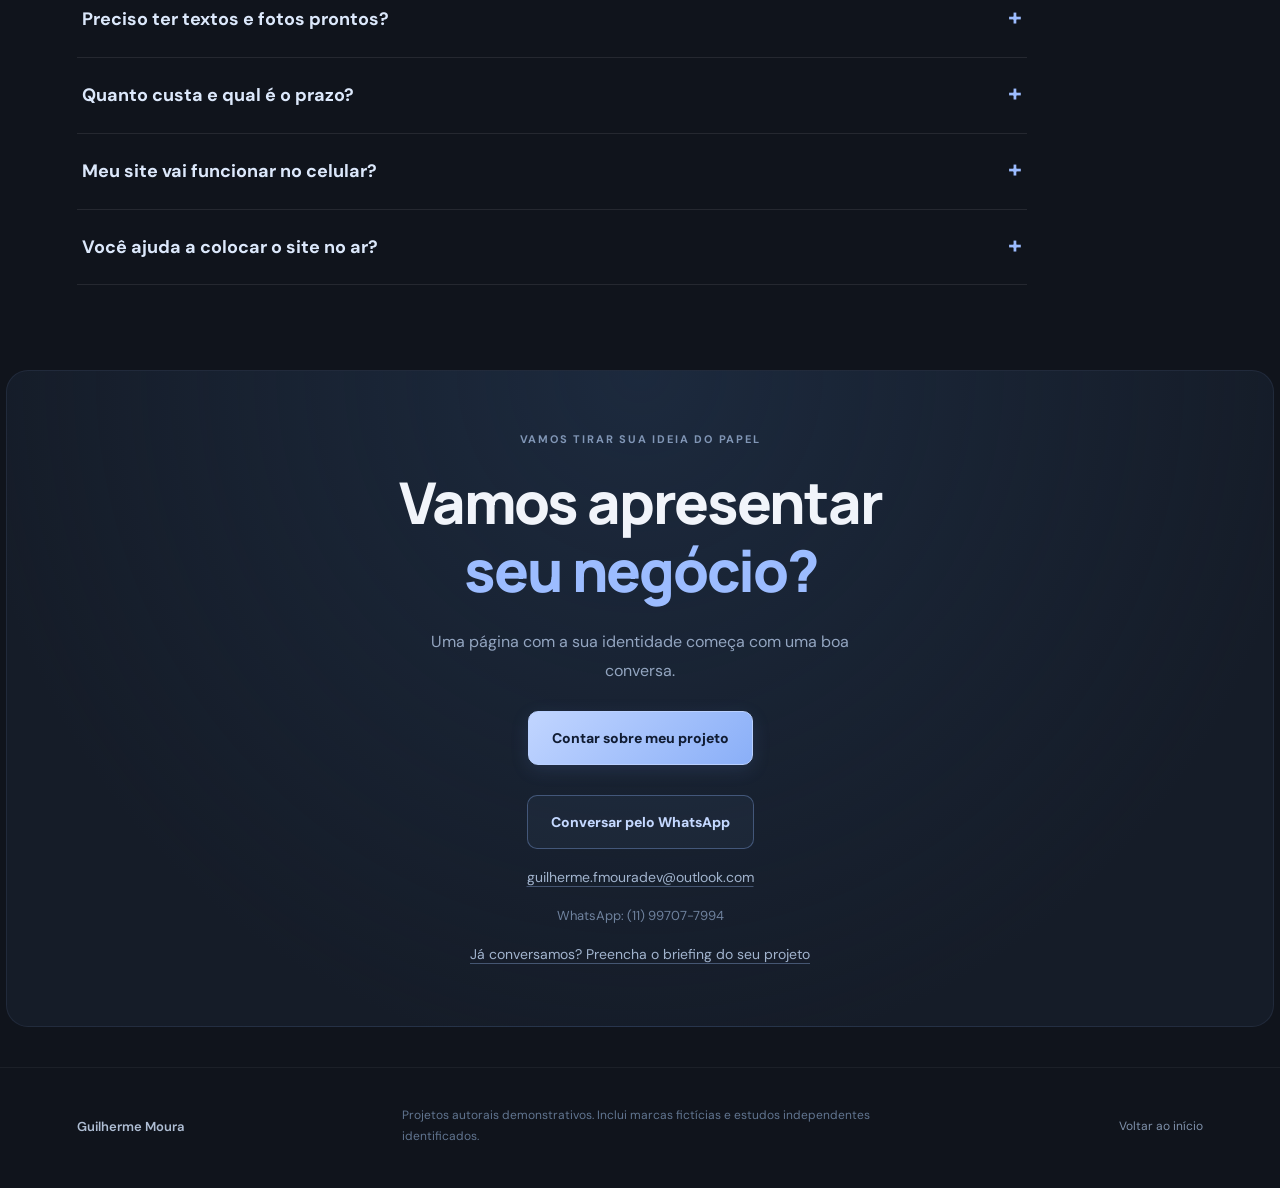
==== commit 5490e8cc: "Reformula portfólio com serviços e dúvidas" ====
--- a/index.html
+++ b/index.html
@@ -1,4 +1,4 @@
-<!doctype html><html lang="pt-BR"><head><meta charset="utf-8"><meta name="viewport" content="width=device-width,initial-scale=1"><title>Guilherme Moura | Landing pages para negócios locais</title><meta name="description" content="Guilherme Moura cria landing pages para negócios locais. Conheça projetos de sites responsivos e converse sobre a presença digital da sua empresa."><meta name="theme-color" content="#10141c"><meta property="og:title" content="Guilherme Moura — Design & Websites"><meta property="og:description" content="Sites para apresentar seu negócio com clareza, personalidade e uma boa experiência no celular."><meta property="og:type" content="website"><link rel="preconnect" href="https://fonts.googleapis.com"><link rel="preconnect" href="https://fonts.gstatic.com" crossorigin><link href="https://fonts.googleapis.com/css2?family=DM+Sans:wght@400;500;600;700&family=Manrope:wght@400;500;600;700;800&display=swap" rel="stylesheet"><link rel="stylesheet" href="style.css?v=18"><link rel="icon" href="favicon.svg"></head><body><header><a class="brand" href="#inicio">guilherme moura<span>DESIGN & WEBSITES</span></a><nav aria-label="Menu"><a href="#projetos">Projetos</a><a href="#sobre">Sobre</a><a href="#processo">Como funciona</a></nav><a class="button outline" href="#contato">Seu próximo projeto</a></header><main><section class="hero" id="inicio"><div class="intro"><p class="eyebrow">GUILHERME MOURA / WEBDESIGN</p><div class="intro-label">DESIGN COM PROPÓSITO. SITES COM PERSONALIDADE.</div><h1>Seu negócio.<br>Uma presença<br><em>à altura.</em></h1><p>Sou Guilherme Moura. Crio páginas que apresentam seu negócio com clareza e facilitam o próximo passo de quem chega até você.</p><div class="hero-ctas"><a class="button" href="#projetos">Conheça meus projetos</a><a class="hero-chat" href="https://wa.me/5511997077994?text=Ol%C3%A1%2C%20Guilherme!%20Quero%20conversar%20sobre%20uma%20landing%20page." target="_blank" rel="noopener">Conversar sobre uma ideia</a></div><div class="intro-tags"><span>Design autoral</span><span>Layout responsivo</span><span>Para negócios locais</span></div></div><div class="feature" role="region" aria-roledescription="carrossel" aria-label="Projetos em destaque"><div class="feature-top"><span>PROJETOS EM DESTAQUE</span><span id="feature-count" aria-live="polite">01 / 03</span></div><div class="feature-slides"><a href="barbearia.html?v=14" class="feature-image feature-slide cover cover-studio" data-title="Moura Studio" aria-label="Explorar projeto Moura Studio" ><section class="cover-inner" aria-hidden="true"><div class="cover-topline"><span class="cover-label">BARBEARIA & ESTILO</span><span class="cover-number">01</span></div><div class="cover-heading"><strong class="cover-title">Moura Studio</strong><p class="cover-pitch">Corte é expressão.</p></div><div class="cover-orbit"></div><div class="cover-screen"><div class="cover-browser"><i></i><i></i><i></i><span>PRÉVIA DO SITE</span></div><img src="cover-studio-v14.jpg" alt="" loading="eager" fetchpriority="high" decoding="async" width="1265" height="712"></div><div class="cover-foot"><span class="cover-action">VER O PROJETO</span><span class="cover-view">ABRIR SITE</span></div></section></a><a href="concessionaria.html?v=6" class="feature-image feature-slide cover cover-auto" data-title="Só Veículos" aria-label="Explorar projeto Só Veículos" hidden><section class="cover-inner" aria-hidden="true"><div class="cover-topline"><span class="cover-label">EXPERIÊNCIA AUTOMOTIVA</span><span class="cover-number">02</span></div><div class="cover-heading"><strong class="cover-title">Só Veículos</strong><p class="cover-pitch">Design em alta rotação.</p></div><div class="cover-orbit"></div><div class="cover-screen"><div class="cover-browser"><i></i><i></i><i></i><span>PRÉVIA DO SITE</span></div><img src="cover-soveiculos.jpg" alt="" loading="eager" decoding="async" width="1265" height="712"></div><div class="cover-foot"><span class="cover-action">EXPLORAR A SELEÇÃO</span><span class="cover-view">ABRIR SITE</span></div></section></a><a href="clinica.html?v=9" class="feature-image feature-slide cover cover-viotto" data-title="Clínica Viotto" aria-label="Explorar projeto Clínica Viotto" hidden><section class="cover-inner" aria-hidden="true"><div class="cover-topline"><span class="cover-label">ESTÉTICA & CUIDADO</span><span class="cover-number">03</span></div><div class="cover-heading"><strong class="cover-title">Clínica Viotto</strong><p class="cover-pitch">Um sorriso de presença.</p></div><div class="cover-orbit"></div><div class="cover-screen"><div class="cover-browser"><i></i><i></i><i></i><span>PRÉVIA DO SITE</span></div><img src="cover-viotto.jpg" alt="" loading="eager" decoding="async" width="1265" height="712"></div><div class="cover-foot"><span class="cover-action">CONHECER A EXPERIÊNCIA</span><span class="cover-view">ABRIR SITE</span></div></section></a></div><p id="feature-description">Identidade marcante. Serviços claros.<br>Um caminho simples até o agendamento.</p><div class="carousel-controls"><button id="feature-prev" aria-label="Projeto anterior">Anterior</button><div class="carousel-dots"><button class="active" data-slide="0" aria-label="Mostrar Moura Studio" aria-current="true"></button><button data-slide="1" aria-label="Mostrar Só Veículos · Conceito"></button><button data-slide="2" aria-label="Mostrar Clínica Viotto · Conceito"></button></div><button id="feature-next" aria-label="Próximo projeto">Próximo</button></div></div></section><section class="section projects" id="projetos"><div class="section-heading"><div><p class="eyebrow">01 / PROJETOS SELECIONADOS</p><h2>Três negócios.<br>Três formas de se apresentar.</h2></div><p>Projetos autorais demonstrativos.<br>Explore as páginas e suas interações.</p></div><article class="project"><a class="project-art cover cover-studio" href="barbearia.html?v=14" aria-label="Explorar projeto Moura Studio"><section class="cover-inner" aria-hidden="true"><div class="cover-topline"><span class="cover-label">BARBEARIA & ESTILO</span><span class="cover-number">01</span></div><div class="cover-heading"><strong class="cover-title">Moura Studio</strong><p class="cover-pitch">Corte é expressão.</p></div><div class="cover-orbit"></div><div class="cover-screen"><div class="cover-browser"><i></i><i></i><i></i><span>PRÉVIA DO SITE</span></div><img src="cover-studio-v14.jpg" alt="" loading="eager" decoding="async" width="1265" height="712"></div><div class="cover-foot"><span class="cover-action">VER O PROJETO</span><span class="cover-view">ABRIR SITE</span></div></section></a><div class="project-copy"><p class="eyebrow">BARBEARIA / LANDING PAGE</p><h3>Moura Studio</h3><p>Um studio urbano de corte e cultura. Direção visual de pôster, composição fotográfica e um menu direto para escolher o cuidado.</p><div class="tags"><span>Serviços e preços</span><span>Agendamento demonstrativo</span><span>Layout responsivo</span></div><a class="button outline" href="barbearia.html?v=14">Explorar a página</a><small>Marca fictícia · Foto: Kawê Rodrigues / Unsplash</small></div></article><article class="project"><a class="project-art cover cover-auto" href="concessionaria.html?v=6" aria-label="Explorar projeto Só Veículos"><section class="cover-inner" aria-hidden="true"><div class="cover-topline"><span class="cover-label">EXPERIÊNCIA AUTOMOTIVA</span><span class="cover-number">02</span></div><div class="cover-heading"><strong class="cover-title">Só Veículos</strong><p class="cover-pitch">Design em alta rotação.</p></div><div class="cover-orbit"></div><div class="cover-screen"><div class="cover-browser"><i></i><i></i><i></i><span>PRÉVIA DO SITE</span></div><img src="cover-soveiculos.jpg" alt="" loading="eager" decoding="async" width="1265" height="712"></div><div class="cover-foot"><span class="cover-action">EXPLORAR A SELEÇÃO</span><span class="cover-view">ABRIR SITE</span></div></section></a><div class="project-copy"><p class="eyebrow">CONCESSIONÁRIA / CATÁLOGO</p><h3>Só Veículos · Conceito</h3><p>Um conceito independente inspirado na Só Veículos, com fotografia em destaque, seleção por categoria e apresentação dos veículos.</p><div class="tags"><span>Catálogo interativo</span><span>Filtros por categoria</span><span>Detalhes dos veículos</span></div><a class="button outline" href="concessionaria.html">Explorar a página</a><small>Estudo independente · Referência e fotos: Só Veículos</small></div></article><article class="project"><a class="project-art cover cover-viotto" href="clinica.html?v=9" aria-label="Explorar projeto Clínica Viotto"><section class="cover-inner" aria-hidden="true"><div class="cover-topline"><span class="cover-label">ESTÉTICA & CUIDADO</span><span class="cover-number">03</span></div><div class="cover-heading"><strong class="cover-title">Clínica Viotto</strong><p class="cover-pitch">Um sorriso de presença.</p></div><div class="cover-orbit"></div><div class="cover-screen"><div class="cover-browser"><i></i><i></i><i></i><span>PRÉVIA DO SITE</span></div><img src="cover-viotto.jpg" alt="" loading="eager" decoding="async" width="1265" height="712"></div><div class="cover-foot"><span class="cover-action">CONHECER A EXPERIÊNCIA</span><span class="cover-view">ABRIR SITE</span></div></section></a><div class="project-copy"><p class="eyebrow">CLÍNICA / LANDING PAGE</p><h3>Clínica Viotto · Conceito</h3><p>Um conceito independente da Clínica Viotto, com visual claro e acolhedor, composição de imagens e tratamentos organizados em abas.</p><div class="tags"><span>Áreas de atendimento</span><span>Dúvidas frequentes</span><span>Canais oficiais</span></div><a class="button outline" href="clinica.html?v=9">Explorar a página</a><small>Estudo independente · Referência e imagens: Clínica Viotto</small></div></article></section><section class="about section" id="sobre"><p class="eyebrow">02 / QUEM VAI CUIDAR DO SEU PROJETO</p><div class="about-profile"><figure class="about-photo"><img src="guilherme-recorte-v2.png" alt="Retrato de Guilherme Moura, desenvolvedor full stack" width="800" height="1200" loading="lazy" decoding="async"></figure><div class="about-story"><span class="about-caption">DESENVOLVEDOR FULL STACK · ESTUDANTE</span><h2>Guilherme Moura.</h2><p class="about-tagline">Desenvolvimento com propósito.</p><p>Sou Guilherme Moura, <strong>desenvolvedor full stack e estudante</strong> em constante evolução. Uno o cuidado com o visual à programação para criar sites que façam sentido para o seu negócio e para quem chega até ele.</p><p>Meu foco é ajudar negócios locais a <strong>apresentar seus serviços com clareza, transmitir confiança e facilitar o contato.</strong> Da primeira impressão no celular ao botão de WhatsApp, cada detalhe tem um propósito.</p><ul class="about-benefits"><li><strong>Identidade para o seu negócio</strong><span>Visual e conteúdo pensados para o seu público.</span></li><li><strong>Uma experiência simples</strong><span>Páginas responsivas, navegação clara e contatos acessíveis.</span></li><li><strong>Conversa direta comigo</strong><span>Alinhamento do projeto, revisão dos detalhes e orientação para a publicação.</span></li></ul><a class="button" href="https://wa.me/5511997077994?text=Ol%C3%A1%2C%20Guilherme!%20Quero%20conversar%20sobre%20meu%20site." target="_blank" rel="noopener">Vamos conversar sobre seu site</a></div></div></section><section class="section" id="processo"><p class="eyebrow">03 / DO PRIMEIRO PAPO À SUA PÁGINA</p><h2>Um processo claro.<br>Um projeto com a sua cara.</h2><div class="process"><article><span>01</span><h3>Entender seu negócio</h3><p>Conversamos sobre seu público, seus serviços e a ação que você quer facilitar.</p></article><article><span>02</span><h3>Dar forma à página</h3><p>Organizamos o conteúdo e criamos o visual para apresentar sua marca.</p></article><article><span>03</span><h3>Ajustar os detalhes</h3><p>Revisamos juntos os textos, a experiência no celular e os contatos.</p></article></div></section><section class="contact" id="contato"><p class="eyebrow">VAMOS TIRAR SUA IDEIA DO PAPEL</p><h2>Vamos apresentar<br><em>seu negócio?</em></h2><p>Uma página com a sua identidade começa com uma boa conversa.</p><button class="button" id="open-brief">Contar sobre meu projeto</button><div class="contact-links"><a class="button outline" href="https://wa.me/5511997077994?text=Ol%C3%A1%2C%20Guilherme!%20Quero%20conversar%20sobre%20uma%20landing%20page." target="_blank" rel="noopener">Conversar pelo WhatsApp</a><a href="mailto:guilherme.fmouradev@outlook.com">guilherme.fmouradev@outlook.com</a><span>WhatsApp: (11) 99707-7994</span><a href="briefing.html">Já conversamos? Preencha o briefing do seu projeto</a></div></section></main><footer><span>Guilherme Moura</span><p>Projetos autorais demonstrativos. Inclui marcas fictícias e estudos independentes identificados.</p><a href="#inicio">Voltar ao início</a></footer><dialog id="brief"><form id="brief-form"><div class="modal-head"><h2>Conte sua ideia.</h2><button type="button" id="close" aria-label="Fechar">×</button></div><p>Monte seu resumo e escolha como enviar. A mensagem só será enviada quando você confirmar no WhatsApp ou no e-mail.</p><label for="business">Seu negócio</label><input id="business" placeholder="Ex.: barbearia, clínica, restaurante" required maxlength="100"><label for="objective">Objetivo da página</label><select id="objective"><option>Receber pedidos de agendamento</option><option>Apresentar serviços</option><option>Mostrar produtos</option><option>Receber pedidos de orçamento</option></select><label for="message">Detalhes que você quer incluir</label><textarea id="message" rows="3" maxlength="1000" placeholder="Serviços, cores, referências..."></textarea><button class="button" type="submit">Gerar meu resumo</button><div id="brief-result" hidden><label for="summary">Seu resumo — selecione e copie para guardar</label><textarea id="summary" rows="6" readonly></textarea><p role="status">Resumo pronto. Escolha onde abrir a mensagem e confirme o envio por lá.</p><div class="brief-actions"><a id="send-whatsapp" class="button" target="_blank" rel="noopener">Abrir no WhatsApp</a><a id="send-email" class="button outline">Abrir no e-mail</a></div></div></form></dialog><script src="script.js?v=8" defer></script></body></html>
+<!doctype html><html lang="pt-BR"><head><meta charset="utf-8"><meta name="viewport" content="width=device-width,initial-scale=1"><title>Guilherme Moura | Landing pages para negócios locais</title><meta name="description" content="Guilherme Moura cria landing pages para negócios locais. Conheça projetos de sites responsivos e converse sobre a presença digital da sua empresa."><meta name="theme-color" content="#10141c"><meta property="og:title" content="Guilherme Moura — Desenvolvedor de Websites"><meta property="og:description" content="Sites para apresentar seu negócio com clareza, personalidade e uma boa experiência no celular."><meta property="og:type" content="website"><link rel="preconnect" href="https://fonts.googleapis.com"><link rel="preconnect" href="https://fonts.gstatic.com" crossorigin><link href="https://fonts.googleapis.com/css2?family=DM+Sans:wght@400;500;600;700&family=Manrope:wght@400;500;600;700;800&display=swap" rel="stylesheet"><link rel="stylesheet" href="style.css?v=19"><link rel="icon" href="favicon.svg"></head><body><header><a class="brand" href="#inicio">guilherme moura<span>DESENVOLVEDOR DE WEBSITES</span></a><nav aria-label="Menu"><a href="#servicos">Serviços</a><a href="#projetos">Projetos</a><a href="#sobre">Sobre</a><a href="#processo">Como funciona</a></nav><a class="button outline" href="#contato">Seu próximo projeto</a></header><main><section class="hero" id="inicio"><div class="intro"><p class="eyebrow">GUILHERME MOURA / DESENVOLVEDOR DE WEBSITES</p><div class="intro-label">DESENVOLVIMENTO COM PROPÓSITO. SITES COM PERSONALIDADE.</div><h1>Seu negócio.<br>Uma presença<br><em>à altura.</em></h1><p>Sou Guilherme Moura. Crio páginas que apresentam seu negócio com clareza e facilitam o próximo passo de quem chega até você.</p><div class="hero-ctas"><a class="button" href="#projetos">Conheça meus projetos</a><a class="hero-chat" href="https://wa.me/5511997077994?text=Ol%C3%A1%2C%20Guilherme!%20Quero%20conversar%20sobre%20uma%20landing%20page." target="_blank" rel="noopener">Conversar sobre uma ideia</a></div><div class="intro-tags"><span>Desenvolvimento personalizado</span><span>Layout responsivo</span><span>Para negócios locais</span></div></div><aside class="site-plan" aria-label="Como seu site ajuda seu negócio"><div class="plan-top"><span>DO SEU NEGÓCIO PARA A WEB</span><span>FEITO PARA VOCÊ</span></div><h2>Uma boa página<br>abre a conversa.</h2><p>Seu cliente precisa entender o que você faz e encontrar um jeito simples de falar com você.</p><div class="plan-flow"><div><span>01</span><div><strong>Apresentar</strong><p>Seu negócio, seus serviços e seus diferenciais.</p></div></div><div><span>02</span><div><strong>Gerar confiança</strong><p>Informações claras e uma presença bem cuidada.</p></div></div><div><span>03</span><div><strong>Facilitar o contato</strong><p>Um caminho direto para orçamento ou agendamento.</p></div></div></div><a href="#servicos" class="plan-link">Conheça o que posso desenvolver</a></aside></section><section class="section services" id="servicos"><div class="section-heading"><div><p class="eyebrow">01 / O QUE POSSO DESENVOLVER</p><h2>O site certo para<br>o próximo passo do seu negócio.</h2></div><p>Partimos do que você precisa comunicar para definir a estrutura e as funcionalidades.</p></div><div class="service-grid"><article><span class="service-index">01</span><h3>Landing pages</h3><p>Uma página com foco em apresentar uma oferta, um serviço ou uma campanha e incentivar o contato.</p><small>Para divulgar e receber interessados</small></article><article><span class="service-index">02</span><h3>Sites institucionais</h3><p>Uma presença organizada para contar sua história, explicar seus serviços e reunir os canais do seu negócio.</p><small>Para apresentar e transmitir confiança</small></article><article><span class="service-index">03</span><h3>Catálogos e experiências</h3><p>Produtos, filtros, formulários e interações que ajudam o visitante a explorar o que você oferece.</p><small>Funcionalidades definidas conforme o projeto</small></article></div><div class="service-note"><strong>Funcionar bem também faz parte.</strong><p>Desenvolvimento responsivo, navegação clara e atenção ao carregamento, à acessibilidade e aos contatos.</p></div></section><section class="section projects" id="projetos"><div class="section-heading"><div><p class="eyebrow">02 / PROJETOS NA PRÁTICA</p><h2>Três negócios.<br>Três formas de se apresentar.</h2></div><p>Projetos autorais demonstrativos.<br>Explore as páginas e suas interações.</p></div><article class="project"><a class="project-art cover cover-studio" href="barbearia.html?v=14" aria-label="Explorar projeto Moura Studio"><section class="cover-inner" aria-hidden="true"><div class="cover-topline"><span class="cover-label">BARBEARIA & ESTILO</span><span class="cover-number">01</span></div><div class="cover-heading"><strong class="cover-title">Moura Studio</strong><p class="cover-pitch">Corte é expressão.</p></div><div class="cover-orbit"></div><div class="cover-screen"><div class="cover-browser"><i></i><i></i><i></i><span>PRÉVIA DO SITE</span></div><img src="cover-studio-v14.jpg" alt="" loading="eager" decoding="async" width="1265" height="712"></div><div class="cover-foot"><span class="cover-action">VER O PROJETO</span><span class="cover-view">ABRIR SITE</span></div></section></a><div class="project-copy"><p class="eyebrow">BARBEARIA / LANDING PAGE</p><h3>Moura Studio</h3><p>Um studio urbano de corte e cultura. Direção visual de pôster, composição fotográfica e um menu direto para escolher o cuidado.</p><div class="tags"><span>Serviços e preços</span><span>Agendamento demonstrativo</span><span>Layout responsivo</span></div><a class="button outline" href="barbearia.html?v=14">Explorar a página</a><small>Marca fictícia · Foto: Kawê Rodrigues / Unsplash</small></div></article><article class="project"><a class="project-art cover cover-auto" href="concessionaria.html?v=6" aria-label="Explorar projeto Só Veículos"><section class="cover-inner" aria-hidden="true"><div class="cover-topline"><span class="cover-label">EXPERIÊNCIA AUTOMOTIVA</span><span class="cover-number">02</span></div><div class="cover-heading"><strong class="cover-title">Só Veículos</strong><p class="cover-pitch">Design em alta rotação.</p></div><div class="cover-orbit"></div><div class="cover-screen"><div class="cover-browser"><i></i><i></i><i></i><span>PRÉVIA DO SITE</span></div><img src="cover-soveiculos.jpg" alt="" loading="eager" decoding="async" width="1265" height="712"></div><div class="cover-foot"><span class="cover-action">EXPLORAR A SELEÇÃO</span><span class="cover-view">ABRIR SITE</span></div></section></a><div class="project-copy"><p class="eyebrow">CONCESSIONÁRIA / CATÁLOGO</p><h3>Só Veículos · Conceito</h3><p>Um conceito independente inspirado na Só Veículos, com fotografia em destaque, seleção por categoria e apresentação dos veículos.</p><div class="tags"><span>Catálogo interativo</span><span>Filtros por categoria</span><span>Detalhes dos veículos</span></div><a class="button outline" href="concessionaria.html">Explorar a página</a><small>Estudo independente · Referência e fotos: Só Veículos</small></div></article><article class="project"><a class="project-art cover cover-viotto" href="clinica.html?v=9" aria-label="Explorar projeto Clínica Viotto"><section class="cover-inner" aria-hidden="true"><div class="cover-topline"><span class="cover-label">ESTÉTICA & CUIDADO</span><span class="cover-number">03</span></div><div class="cover-heading"><strong class="cover-title">Clínica Viotto</strong><p class="cover-pitch">Um sorriso de presença.</p></div><div class="cover-orbit"></div><div class="cover-screen"><div class="cover-browser"><i></i><i></i><i></i><span>PRÉVIA DO SITE</span></div><img src="cover-viotto.jpg" alt="" loading="eager" decoding="async" width="1265" height="712"></div><div class="cover-foot"><span class="cover-action">CONHECER A EXPERIÊNCIA</span><span class="cover-view">ABRIR SITE</span></div></section></a><div class="project-copy"><p class="eyebrow">CLÍNICA / LANDING PAGE</p><h3>Clínica Viotto · Conceito</h3><p>Um conceito independente da Clínica Viotto, com visual claro e acolhedor, composição de imagens e tratamentos organizados em abas.</p><div class="tags"><span>Áreas de atendimento</span><span>Dúvidas frequentes</span><span>Canais oficiais</span></div><a class="button outline" href="clinica.html?v=9">Explorar a página</a><small>Estudo independente · Referência e imagens: Clínica Viotto</small></div></article></section><section class="about section" id="sobre"><p class="eyebrow">03 / QUEM VAI CUIDAR DO SEU PROJETO</p><div class="about-profile"><figure class="about-photo"><img src="guilherme-recorte-v2.png" alt="Retrato de Guilherme Moura, desenvolvedor full stack" width="800" height="1200" loading="lazy" decoding="async"></figure><div class="about-story"><span class="about-caption">DESENVOLVEDOR FULL STACK · ESTUDANTE</span><h2>Guilherme Moura.</h2><p class="about-tagline">Desenvolvimento com propósito.</p><p>Sou Guilherme Moura, <strong>desenvolvedor full stack e estudante</strong> em constante evolução. Uno o cuidado com o visual à programação para criar sites que façam sentido para o seu negócio e para quem chega até ele.</p><p>Meu foco é ajudar negócios locais a <strong>apresentar seus serviços com clareza, transmitir confiança e facilitar o contato.</strong> Da primeira impressão no celular ao botão de WhatsApp, cada detalhe tem um propósito.</p><ul class="about-benefits"><li><strong>Identidade para o seu negócio</strong><span>Visual e conteúdo pensados para o seu público.</span></li><li><strong>Uma experiência simples</strong><span>Páginas responsivas, navegação clara e contatos acessíveis.</span></li><li><strong>Conversa direta comigo</strong><span>Alinhamento do projeto, revisão dos detalhes e orientação para a publicação.</span></li></ul><a class="button" href="https://wa.me/5511997077994?text=Ol%C3%A1%2C%20Guilherme!%20Quero%20conversar%20sobre%20meu%20site." target="_blank" rel="noopener">Vamos conversar sobre seu site</a></div></div></section><section class="section" id="processo"><p class="eyebrow">04 / DO PRIMEIRO PAPO À SUA PÁGINA</p><h2>Um processo claro.<br>Um projeto com a sua cara.</h2><div class="process"><article><span>01</span><h3>Entender seu negócio</h3><p>Conversamos sobre seu público, seus serviços e a ação que você quer facilitar.</p></article><article><span>02</span><h3>Dar forma à página</h3><p>Organizamos o conteúdo e criamos o visual para apresentar sua marca.</p></article><article><span>03</span><h3>Ajustar os detalhes</h3><p>Revisamos juntos os textos, a experiência no celular e os contatos.</p></article></div></section><section class="section portfolio-faq" id="duvidas"><div class="section-heading"><div><p class="eyebrow">05 / ANTES DE COMEÇAR</p><h2>Vamos esclarecer<br>algumas coisas?</h2></div><p>Um projeto bem alinhado começa com expectativas claras.</p></div><div class="faq-list"><details><summary>Já tenho Instagram. Por que ter um site?</summary><p>O site reúne serviços, informações e contatos em um endereço próprio. Ele pode complementar seu perfil e dar mais contexto a quem chega por uma indicação, busca ou anúncio.</p></details><details><summary>Preciso ter textos e fotos prontos?</summary><p>Você pode começar com os materiais que já tem. No briefing, alinhamos o que falta e o que será necessário para apresentar seu negócio. Fotos, textos e identidade visual entram nessa conversa.</p></details><details><summary>Quanto custa e qual é o prazo?</summary><p>Depende da estrutura, das funcionalidades e dos materiais disponíveis. Depois de entender sua necessidade, combinamos escopo, valor, prazo e revisões antes de começar.</p></details><details><summary>Meu site vai funcionar no celular?</summary><p>O layout é desenvolvido para se adaptar ao celular e ao computador, com atenção à leitura, à navegação e aos botões de contato.</p></details><details><summary>Você ajuda a colocar o site no ar?</summary><p>Sim. A publicação e a conexão do domínio são alinhadas no projeto. Custos de domínio, hospedagem e eventual manutenção são definidos na proposta.</p></details></div></section><section class="contact" id="contato"><p class="eyebrow">VAMOS TIRAR SUA IDEIA DO PAPEL</p><h2>Vamos apresentar<br><em>seu negócio?</em></h2><p>Uma página com a sua identidade começa com uma boa conversa.</p><button class="button" id="open-brief">Contar sobre meu projeto</button><div class="contact-links"><a class="button outline" href="https://wa.me/5511997077994?text=Ol%C3%A1%2C%20Guilherme!%20Quero%20conversar%20sobre%20uma%20landing%20page." target="_blank" rel="noopener">Conversar pelo WhatsApp</a><a href="mailto:guilherme.fmouradev@outlook.com">guilherme.fmouradev@outlook.com</a><span>WhatsApp: (11) 99707-7994</span><a href="briefing.html">Já conversamos? Preencha o briefing do seu projeto</a></div></section></main><footer><span>Guilherme Moura</span><p>Projetos autorais demonstrativos. Inclui marcas fictícias e estudos independentes identificados.</p><a href="#inicio">Voltar ao início</a></footer><dialog id="brief"><form id="brief-form"><div class="modal-head"><h2>Conte sua ideia.</h2><button type="button" id="close" aria-label="Fechar">×</button></div><p>Monte seu resumo e escolha como enviar. A mensagem só será enviada quando você confirmar no WhatsApp ou no e-mail.</p><label for="business">Seu negócio</label><input id="business" placeholder="Ex.: barbearia, clínica, restaurante" required maxlength="100"><label for="objective">Objetivo da página</label><select id="objective"><option>Receber pedidos de agendamento</option><option>Apresentar serviços</option><option>Mostrar produtos</option><option>Receber pedidos de orçamento</option></select><label for="message">Detalhes que você quer incluir</label><textarea id="message" rows="3" maxlength="1000" placeholder="Serviços, cores, referências..."></textarea><button class="button" type="submit">Gerar meu resumo</button><div id="brief-result" hidden><label for="summary">Seu resumo — selecione e copie para guardar</label><textarea id="summary" rows="6" readonly></textarea><p role="status">Resumo pronto. Escolha onde abrir a mensagem e confirme o envio por lá.</p><div class="brief-actions"><a id="send-whatsapp" class="button" target="_blank" rel="noopener">Abrir no WhatsApp</a><a id="send-email" class="button outline">Abrir no e-mail</a></div></div></form></dialog><script src="script.js?v=9" defer></script></body></html>
 
 
 
--- a/style.css
+++ b/style.css
@@ -35,3 +35,6 @@
 
 /* Clearer type and stronger actions */
 body{font-size:16px}h1,h2,h3{font-weight:800}header nav{font-size:14px;font-weight:600}.intro>p:not(.eyebrow){font-size:17px;line-height:1.85}.hero-chat{font-size:14px;font-weight:700}.intro-tags{font-size:11px}.section-heading>p{font-size:15px}.project-copy>p:not(.eyebrow){font-size:16px;line-height:1.8}.project-copy h3{font-size:32px;font-weight:800}.project-copy .eyebrow,.eyebrow{font-size:11px;font-weight:700}.tags span{font-size:11px}.about p:not(.eyebrow){font-size:16px;line-height:1.85}.about p strong{font-weight:700;color:#dce7f8}.about-benefits strong{font-size:15px;font-weight:800}.about-benefits span{font-size:14px;line-height:1.8}.about-story h2{font-weight:800}.about .about-story .about-tagline{font-size:18px;font-weight:600}.process h3{font-size:21px;font-weight:800}.process p{font-size:15px}.contact>p:not(.eyebrow){font-size:16px}.contact-links>a:not(.button){font-size:14px}.contact-links>span{font-size:13px}.button,.hero .button,.project-copy>.button,.about-story .button,.contact-links .button,.contact>.button{font-size:14px;font-weight:800;min-height:50px;padding:15px 23px;border-radius:10px;border:1px solid #b9d0ff;background:linear-gradient(135deg,#c1d5ff,#8aaff8);color:#101c33;box-shadow:0 5px 18px #658de225;transition:transform .2s,box-shadow .2s,background .2s}.button:hover{transform:translateY(-2px);box-shadow:0 8px 24px #739aef40;background:linear-gradient(135deg,#d4e2ff,#a2c1ff)}.button:focus-visible{outline:3px solid #d5e3ff;outline-offset:4px}.button.outline{background:#9cbcff0c;color:#c4d8ff;border-color:#7595cc70;box-shadow:none}.button.outline:hover{background:#9cbcff20}.carousel-controls button{font-size:12px;font-weight:700;min-height:40px}.carousel-dots button{min-height:0}.project-copy>small{font-size:11px}footer,footer p,footer>a{font-size:12px}@media(max-width:700px){header nav{font-size:13px}header>.button{font-size:12px;padding:12px 15px}.hero h1{font-size:clamp(49px,12vw,66px);font-weight:800}.intro>p:not(.eyebrow){font-size:16px}.hero-chat{font-size:13px}.intro-tags{font-size:10px}.project-copy>p:not(.eyebrow),.about p:not(.eyebrow){font-size:16px}.project-copy h3{font-size:29px}.section-heading>p{font-size:14px}.about .about-story .about-tagline{font-size:13px}.about-benefits span{font-size:14px}.process p{font-size:15px}.contact>p:not(.eyebrow){font-size:15px}.contact-links>a:not(.button){font-size:13px}.button,.hero .button,.project-copy>.button,.about-story .button,.contact-links .button,.contact>.button{font-size:14px}.tags span{font-size:11px}.project-copy>small{font-size:11px}}
+
+/* Service-led portfolio */
+.brand span{font-size:7px;letter-spacing:1.5px}header nav{gap:25px}.site-plan{padding:34px;border:1px solid #8eaee533;border-radius:22px;background:radial-gradient(ellipse at 100% 0,#2b406777,transparent 75%),#151e2d;box-shadow:0 20px 65px #0002}.plan-top{display:flex;justify-content:space-between;gap:15px;font-size:8px;font-weight:700;letter-spacing:1.3px;color:#97b4e4;padding-bottom:24px;border-bottom:1px solid #ffffff12}.site-plan h2{font-size:36px;line-height:1.2;letter-spacing:-1.3px;margin:27px 0 17px}.site-plan>p{font-size:15px;line-height:1.8;color:#a9bad2}.plan-flow{margin:25px 0}.plan-flow>div{display:flex;gap:17px;align-items:flex-start;padding:18px 0;border-top:1px solid #ffffff0e}.plan-flow>div>span{font-size:10px;color:#a7c3ff;border:1px solid #a7c3ff38;border-radius:9px;padding:8px;background:#9cbcff0a}.plan-flow strong{font-size:17px;color:#e2ebfa}.plan-flow p{font-size:13px;line-height:1.7;color:#a0b2cd;margin:5px 0 0}.plan-link{font-size:13px;font-weight:700;color:#bbd2ff;text-underline-offset:6px}.services{border-top:1px solid #ffffff0e}.service-grid{display:grid;grid-template-columns:repeat(3,minmax(0,1fr));gap:20px}.service-grid article{padding:29px;border:1px solid #ffffff14;border-radius:16px;background:#151c28}.service-index{color:#9cbcff;font:700 11px Manrope,sans-serif}.service-grid h3{font-size:23px;line-height:1.3;margin:28px 0 16px;letter-spacing:-.6px}.service-grid p{font-size:15px;line-height:1.85;color:#a5b5cc}.service-grid small{display:block;font-size:11px;line-height:1.7;color:#9cbcff;border-top:1px solid #ffffff12;padding-top:18px;margin-top:25px}.service-note{display:flex;gap:35px;align-items:center;margin-top:24px;border-left:2px solid #8baff1;padding:16px 22px;background:#9cbcff05}.service-note strong{font-size:16px;min-width:220px}.service-note p{font-size:14px;line-height:1.8;color:#a5b5cc;margin:0}.portfolio-faq{border-top:1px solid #ffffff0e}.faq-list{max-width:950px}.faq-list details{border-bottom:1px solid #ffffff16;padding:0 5px}.faq-list summary{padding:23px 0;cursor:pointer;font-size:18px;font-weight:700;color:#dce8fb;list-style:none;display:flex;justify-content:space-between;gap:25px}.faq-list summary::-webkit-details-marker{display:none}.faq-list summary::after{content:'+';color:#9cbcff;font-size:24px;line-height:1}.faq-list details[open] summary::after{content:'−'}.faq-list p{font-size:16px;line-height:1.9;color:#a5b5cc;max-width:800px;margin:0 0 24px}.faq-list summary:focus-visible{outline:2px solid #a7c3ff;outline-offset:4px}@media(max-width:1000px){.service-grid{gap:13px}.service-grid article{padding:23px}.site-plan{padding:27px}}@media(max-width:700px){header nav{gap:12px;font-size:12px;flex-wrap:wrap}.brand span{font-size:6px;letter-spacing:1px}.site-plan{margin-top:35px;padding:25px}.site-plan h2{font-size:32px}.plan-top{font-size:7px}.service-grid{grid-template-columns:1fr;gap:15px}.service-grid article{padding:26px}.service-grid h3{margin-top:18px}.service-note{display:block;padding:18px}.service-note p{margin-top:12px}.faq-list summary{font-size:17px;line-height:1.6}.faq-list p{font-size:15px}.services .section-heading h2{font-size:31px}}
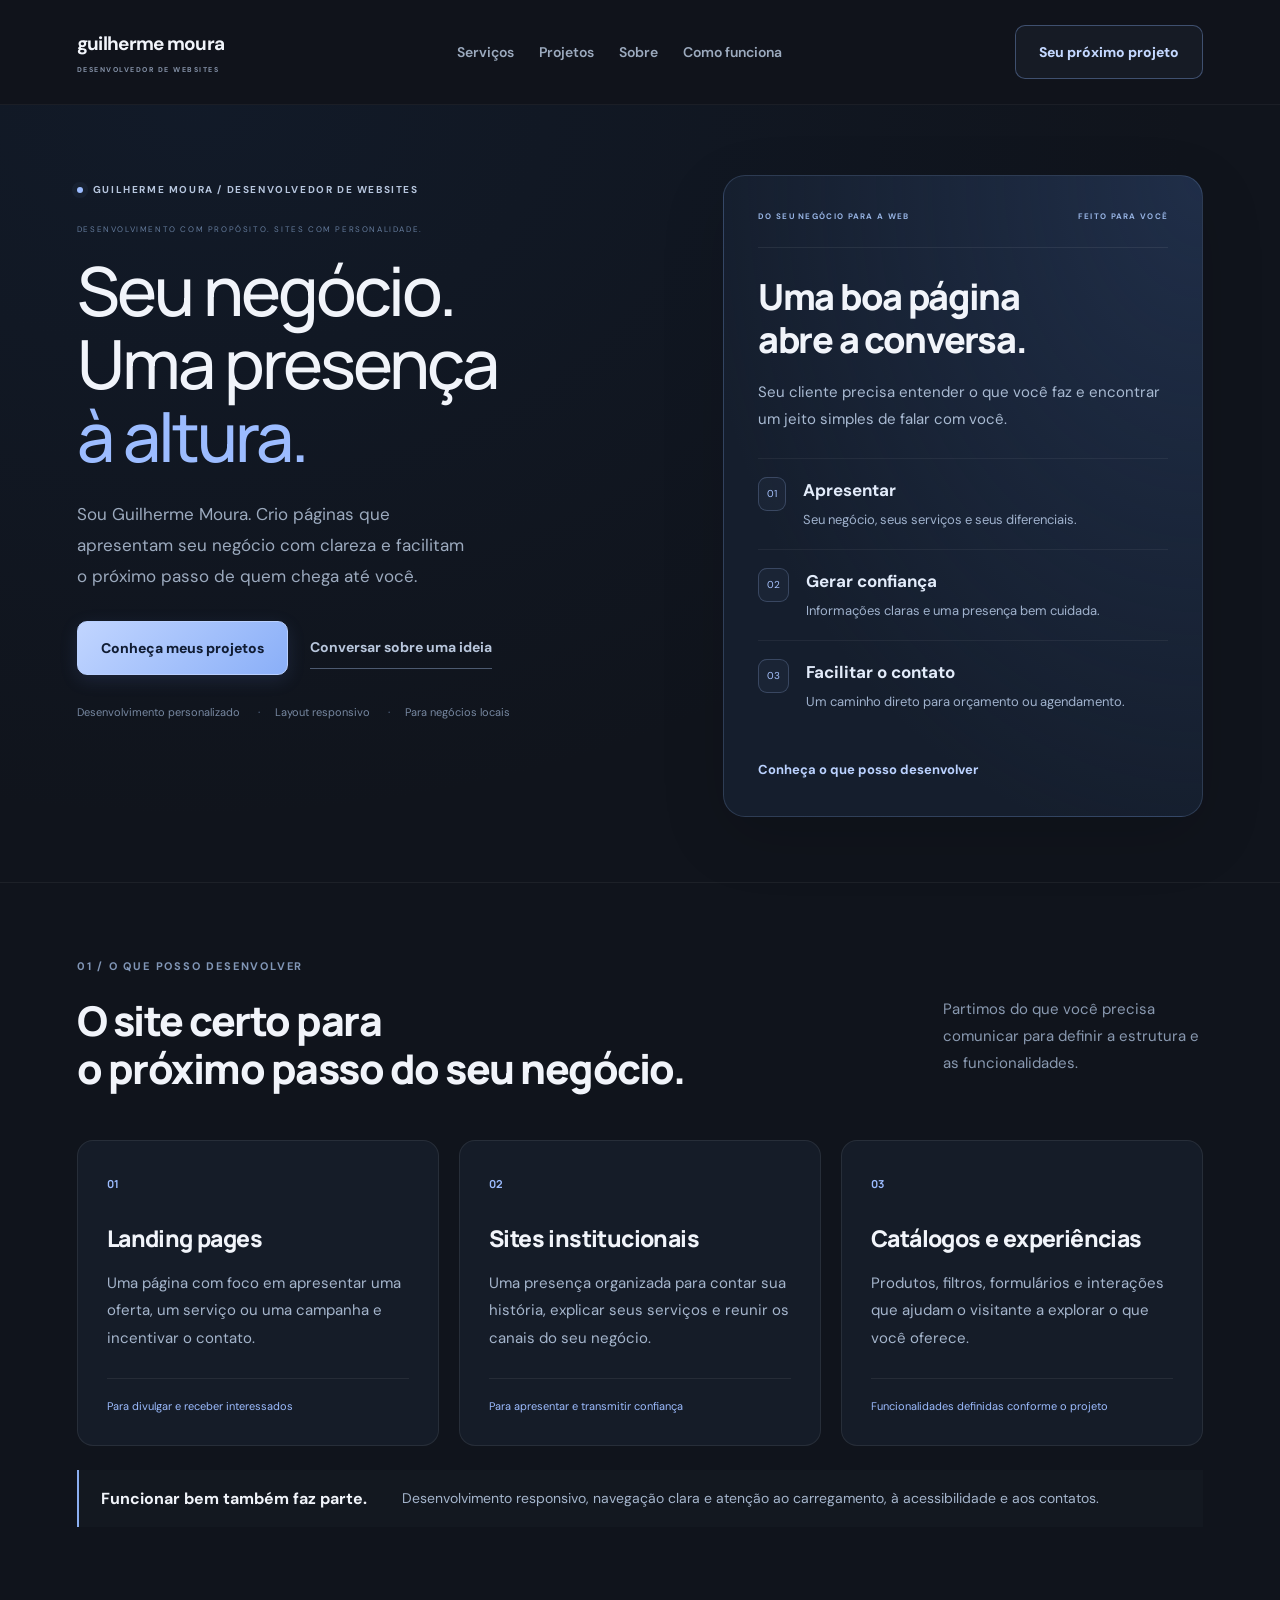
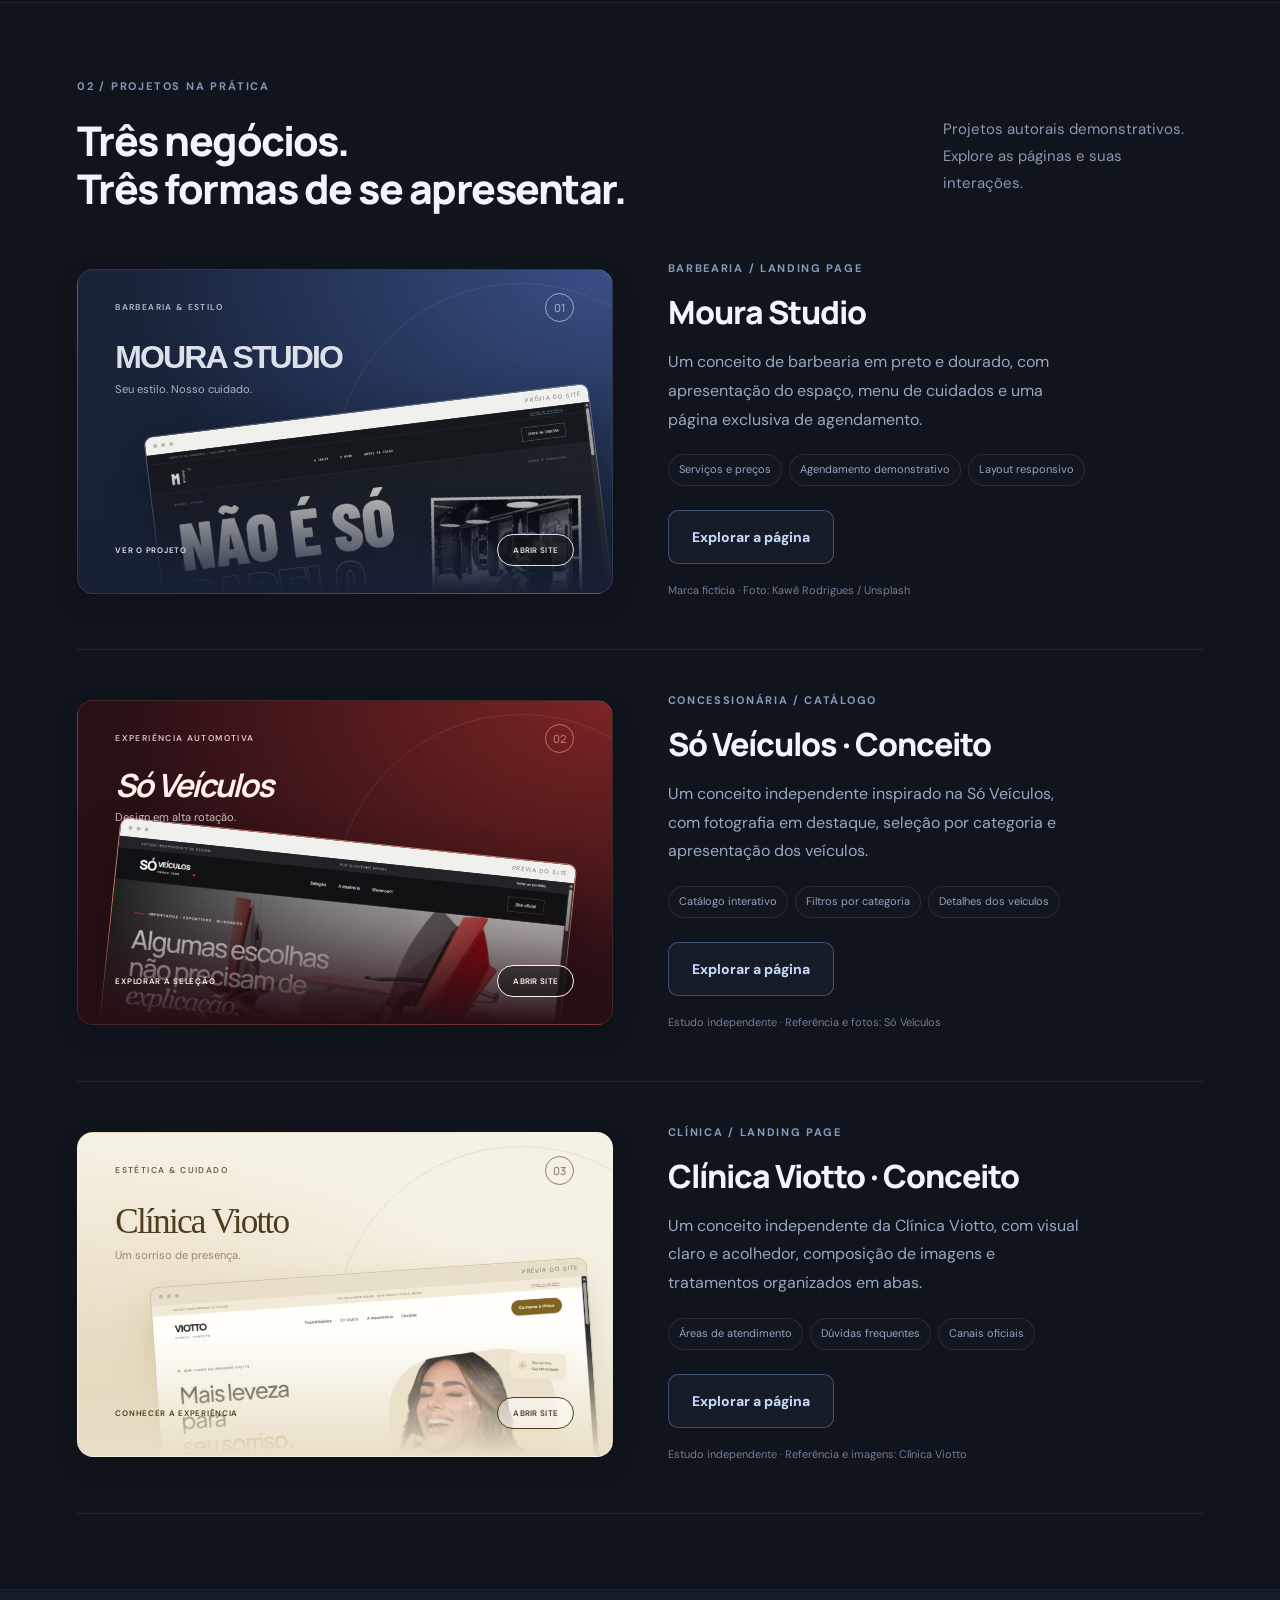
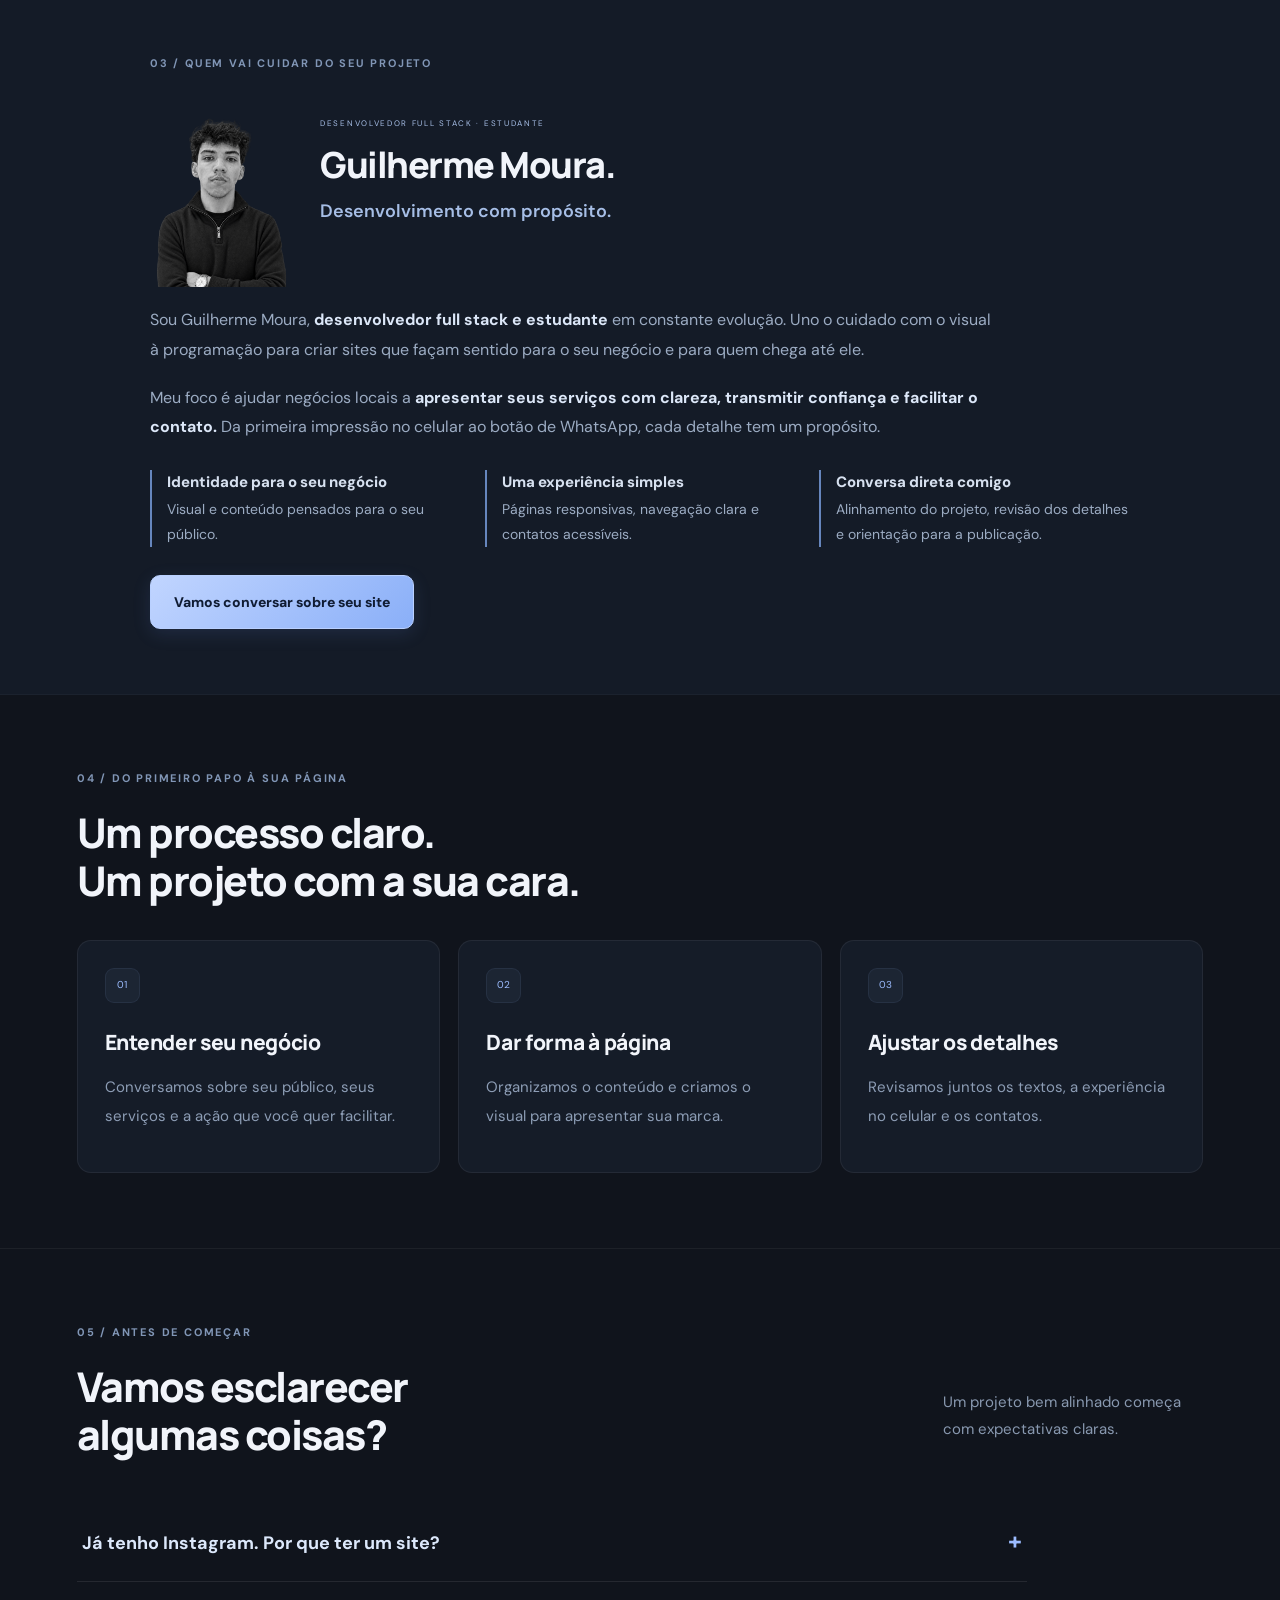
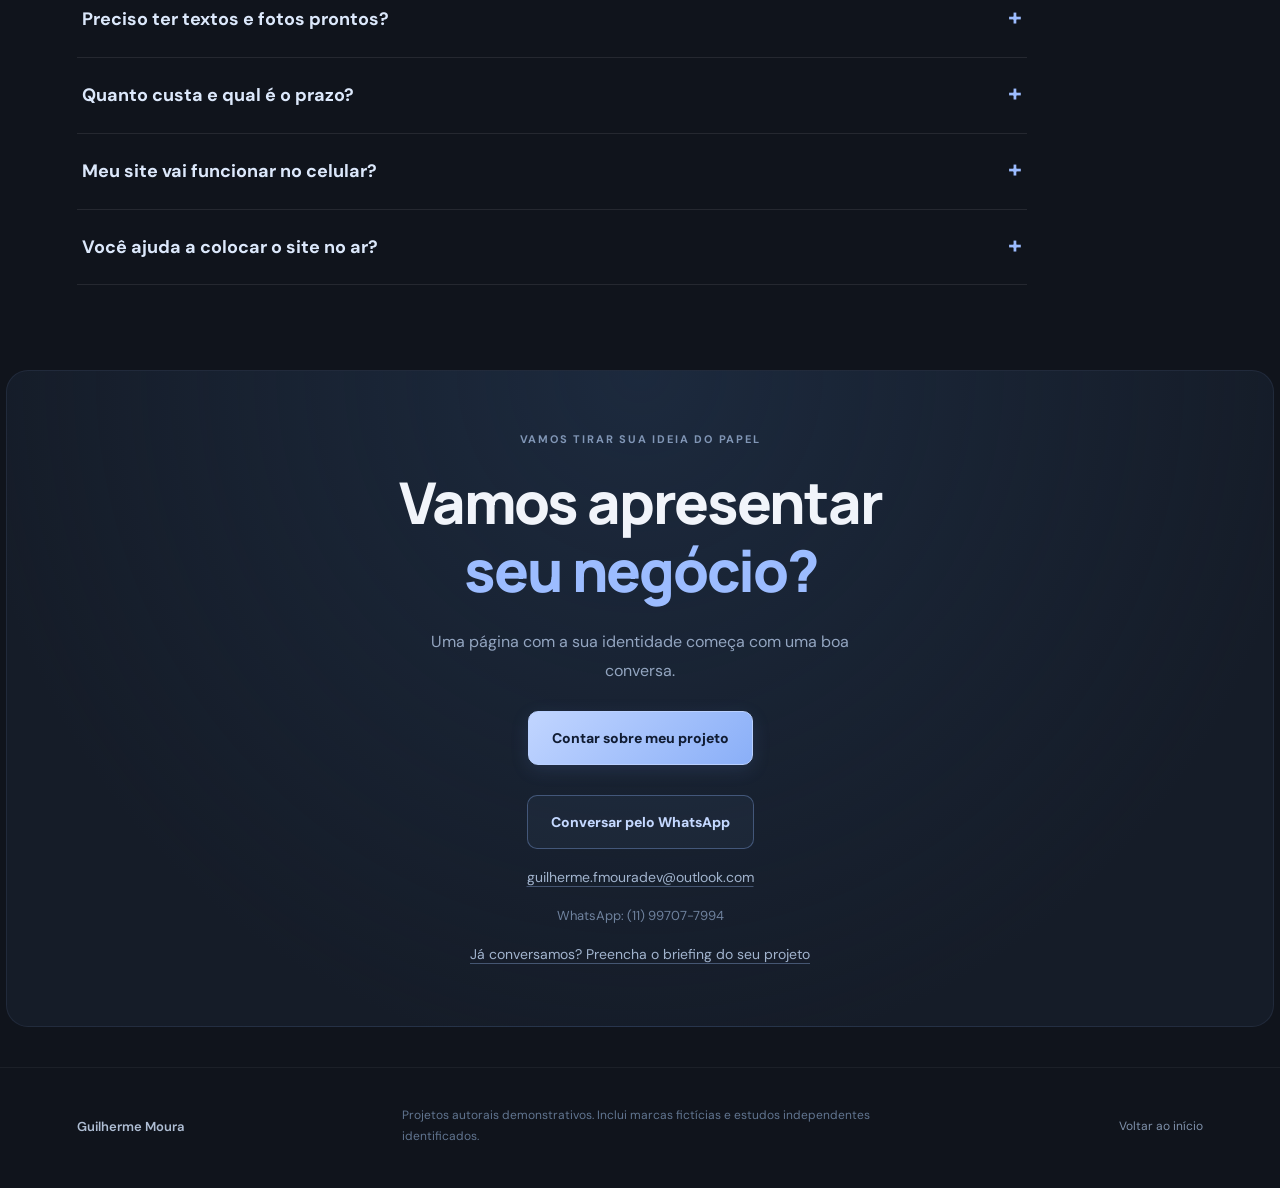
==== commit 9d2a1418: "Reconstrói barbearia com página de agendamento" ====
--- a/index.html
+++ b/index.html
@@ -1,4 +1,4 @@
-<!doctype html><html lang="pt-BR"><head><meta charset="utf-8"><meta name="viewport" content="width=device-width,initial-scale=1"><title>Guilherme Moura | Landing pages para negócios locais</title><meta name="description" content="Guilherme Moura cria landing pages para negócios locais. Conheça projetos de sites responsivos e converse sobre a presença digital da sua empresa."><meta name="theme-color" content="#10141c"><meta property="og:title" content="Guilherme Moura — Desenvolvedor de Websites"><meta property="og:description" content="Sites para apresentar seu negócio com clareza, personalidade e uma boa experiência no celular."><meta property="og:type" content="website"><link rel="preconnect" href="https://fonts.googleapis.com"><link rel="preconnect" href="https://fonts.gstatic.com" crossorigin><link href="https://fonts.googleapis.com/css2?family=DM+Sans:wght@400;500;600;700&family=Manrope:wght@400;500;600;700;800&display=swap" rel="stylesheet"><link rel="stylesheet" href="style.css?v=19"><link rel="icon" href="favicon.svg"></head><body><header><a class="brand" href="#inicio">guilherme moura<span>DESENVOLVEDOR DE WEBSITES</span></a><nav aria-label="Menu"><a href="#servicos">Serviços</a><a href="#projetos">Projetos</a><a href="#sobre">Sobre</a><a href="#processo">Como funciona</a></nav><a class="button outline" href="#contato">Seu próximo projeto</a></header><main><section class="hero" id="inicio"><div class="intro"><p class="eyebrow">GUILHERME MOURA / DESENVOLVEDOR DE WEBSITES</p><div class="intro-label">DESENVOLVIMENTO COM PROPÓSITO. SITES COM PERSONALIDADE.</div><h1>Seu negócio.<br>Uma presença<br><em>à altura.</em></h1><p>Sou Guilherme Moura. Crio páginas que apresentam seu negócio com clareza e facilitam o próximo passo de quem chega até você.</p><div class="hero-ctas"><a class="button" href="#projetos">Conheça meus projetos</a><a class="hero-chat" href="https://wa.me/5511997077994?text=Ol%C3%A1%2C%20Guilherme!%20Quero%20conversar%20sobre%20uma%20landing%20page." target="_blank" rel="noopener">Conversar sobre uma ideia</a></div><div class="intro-tags"><span>Desenvolvimento personalizado</span><span>Layout responsivo</span><span>Para negócios locais</span></div></div><aside class="site-plan" aria-label="Como seu site ajuda seu negócio"><div class="plan-top"><span>DO SEU NEGÓCIO PARA A WEB</span><span>FEITO PARA VOCÊ</span></div><h2>Uma boa página<br>abre a conversa.</h2><p>Seu cliente precisa entender o que você faz e encontrar um jeito simples de falar com você.</p><div class="plan-flow"><div><span>01</span><div><strong>Apresentar</strong><p>Seu negócio, seus serviços e seus diferenciais.</p></div></div><div><span>02</span><div><strong>Gerar confiança</strong><p>Informações claras e uma presença bem cuidada.</p></div></div><div><span>03</span><div><strong>Facilitar o contato</strong><p>Um caminho direto para orçamento ou agendamento.</p></div></div></div><a href="#servicos" class="plan-link">Conheça o que posso desenvolver</a></aside></section><section class="section services" id="servicos"><div class="section-heading"><div><p class="eyebrow">01 / O QUE POSSO DESENVOLVER</p><h2>O site certo para<br>o próximo passo do seu negócio.</h2></div><p>Partimos do que você precisa comunicar para definir a estrutura e as funcionalidades.</p></div><div class="service-grid"><article><span class="service-index">01</span><h3>Landing pages</h3><p>Uma página com foco em apresentar uma oferta, um serviço ou uma campanha e incentivar o contato.</p><small>Para divulgar e receber interessados</small></article><article><span class="service-index">02</span><h3>Sites institucionais</h3><p>Uma presença organizada para contar sua história, explicar seus serviços e reunir os canais do seu negócio.</p><small>Para apresentar e transmitir confiança</small></article><article><span class="service-index">03</span><h3>Catálogos e experiências</h3><p>Produtos, filtros, formulários e interações que ajudam o visitante a explorar o que você oferece.</p><small>Funcionalidades definidas conforme o projeto</small></article></div><div class="service-note"><strong>Funcionar bem também faz parte.</strong><p>Desenvolvimento responsivo, navegação clara e atenção ao carregamento, à acessibilidade e aos contatos.</p></div></section><section class="section projects" id="projetos"><div class="section-heading"><div><p class="eyebrow">02 / PROJETOS NA PRÁTICA</p><h2>Três negócios.<br>Três formas de se apresentar.</h2></div><p>Projetos autorais demonstrativos.<br>Explore as páginas e suas interações.</p></div><article class="project"><a class="project-art cover cover-studio" href="barbearia.html?v=14" aria-label="Explorar projeto Moura Studio"><section class="cover-inner" aria-hidden="true"><div class="cover-topline"><span class="cover-label">BARBEARIA & ESTILO</span><span class="cover-number">01</span></div><div class="cover-heading"><strong class="cover-title">Moura Studio</strong><p class="cover-pitch">Corte é expressão.</p></div><div class="cover-orbit"></div><div class="cover-screen"><div class="cover-browser"><i></i><i></i><i></i><span>PRÉVIA DO SITE</span></div><img src="cover-studio-v14.jpg" alt="" loading="eager" decoding="async" width="1265" height="712"></div><div class="cover-foot"><span class="cover-action">VER O PROJETO</span><span class="cover-view">ABRIR SITE</span></div></section></a><div class="project-copy"><p class="eyebrow">BARBEARIA / LANDING PAGE</p><h3>Moura Studio</h3><p>Um studio urbano de corte e cultura. Direção visual de pôster, composição fotográfica e um menu direto para escolher o cuidado.</p><div class="tags"><span>Serviços e preços</span><span>Agendamento demonstrativo</span><span>Layout responsivo</span></div><a class="button outline" href="barbearia.html?v=14">Explorar a página</a><small>Marca fictícia · Foto: Kawê Rodrigues / Unsplash</small></div></article><article class="project"><a class="project-art cover cover-auto" href="concessionaria.html?v=6" aria-label="Explorar projeto Só Veículos"><section class="cover-inner" aria-hidden="true"><div class="cover-topline"><span class="cover-label">EXPERIÊNCIA AUTOMOTIVA</span><span class="cover-number">02</span></div><div class="cover-heading"><strong class="cover-title">Só Veículos</strong><p class="cover-pitch">Design em alta rotação.</p></div><div class="cover-orbit"></div><div class="cover-screen"><div class="cover-browser"><i></i><i></i><i></i><span>PRÉVIA DO SITE</span></div><img src="cover-soveiculos.jpg" alt="" loading="eager" decoding="async" width="1265" height="712"></div><div class="cover-foot"><span class="cover-action">EXPLORAR A SELEÇÃO</span><span class="cover-view">ABRIR SITE</span></div></section></a><div class="project-copy"><p class="eyebrow">CONCESSIONÁRIA / CATÁLOGO</p><h3>Só Veículos · Conceito</h3><p>Um conceito independente inspirado na Só Veículos, com fotografia em destaque, seleção por categoria e apresentação dos veículos.</p><div class="tags"><span>Catálogo interativo</span><span>Filtros por categoria</span><span>Detalhes dos veículos</span></div><a class="button outline" href="concessionaria.html">Explorar a página</a><small>Estudo independente · Referência e fotos: Só Veículos</small></div></article><article class="project"><a class="project-art cover cover-viotto" href="clinica.html?v=9" aria-label="Explorar projeto Clínica Viotto"><section class="cover-inner" aria-hidden="true"><div class="cover-topline"><span class="cover-label">ESTÉTICA & CUIDADO</span><span class="cover-number">03</span></div><div class="cover-heading"><strong class="cover-title">Clínica Viotto</strong><p class="cover-pitch">Um sorriso de presença.</p></div><div class="cover-orbit"></div><div class="cover-screen"><div class="cover-browser"><i></i><i></i><i></i><span>PRÉVIA DO SITE</span></div><img src="cover-viotto.jpg" alt="" loading="eager" decoding="async" width="1265" height="712"></div><div class="cover-foot"><span class="cover-action">CONHECER A EXPERIÊNCIA</span><span class="cover-view">ABRIR SITE</span></div></section></a><div class="project-copy"><p class="eyebrow">CLÍNICA / LANDING PAGE</p><h3>Clínica Viotto · Conceito</h3><p>Um conceito independente da Clínica Viotto, com visual claro e acolhedor, composição de imagens e tratamentos organizados em abas.</p><div class="tags"><span>Áreas de atendimento</span><span>Dúvidas frequentes</span><span>Canais oficiais</span></div><a class="button outline" href="clinica.html?v=9">Explorar a página</a><small>Estudo independente · Referência e imagens: Clínica Viotto</small></div></article></section><section class="about section" id="sobre"><p class="eyebrow">03 / QUEM VAI CUIDAR DO SEU PROJETO</p><div class="about-profile"><figure class="about-photo"><img src="guilherme-recorte-v2.png" alt="Retrato de Guilherme Moura, desenvolvedor full stack" width="800" height="1200" loading="lazy" decoding="async"></figure><div class="about-story"><span class="about-caption">DESENVOLVEDOR FULL STACK · ESTUDANTE</span><h2>Guilherme Moura.</h2><p class="about-tagline">Desenvolvimento com propósito.</p><p>Sou Guilherme Moura, <strong>desenvolvedor full stack e estudante</strong> em constante evolução. Uno o cuidado com o visual à programação para criar sites que façam sentido para o seu negócio e para quem chega até ele.</p><p>Meu foco é ajudar negócios locais a <strong>apresentar seus serviços com clareza, transmitir confiança e facilitar o contato.</strong> Da primeira impressão no celular ao botão de WhatsApp, cada detalhe tem um propósito.</p><ul class="about-benefits"><li><strong>Identidade para o seu negócio</strong><span>Visual e conteúdo pensados para o seu público.</span></li><li><strong>Uma experiência simples</strong><span>Páginas responsivas, navegação clara e contatos acessíveis.</span></li><li><strong>Conversa direta comigo</strong><span>Alinhamento do projeto, revisão dos detalhes e orientação para a publicação.</span></li></ul><a class="button" href="https://wa.me/5511997077994?text=Ol%C3%A1%2C%20Guilherme!%20Quero%20conversar%20sobre%20meu%20site." target="_blank" rel="noopener">Vamos conversar sobre seu site</a></div></div></section><section class="section" id="processo"><p class="eyebrow">04 / DO PRIMEIRO PAPO À SUA PÁGINA</p><h2>Um processo claro.<br>Um projeto com a sua cara.</h2><div class="process"><article><span>01</span><h3>Entender seu negócio</h3><p>Conversamos sobre seu público, seus serviços e a ação que você quer facilitar.</p></article><article><span>02</span><h3>Dar forma à página</h3><p>Organizamos o conteúdo e criamos o visual para apresentar sua marca.</p></article><article><span>03</span><h3>Ajustar os detalhes</h3><p>Revisamos juntos os textos, a experiência no celular e os contatos.</p></article></div></section><section class="section portfolio-faq" id="duvidas"><div class="section-heading"><div><p class="eyebrow">05 / ANTES DE COMEÇAR</p><h2>Vamos esclarecer<br>algumas coisas?</h2></div><p>Um projeto bem alinhado começa com expectativas claras.</p></div><div class="faq-list"><details><summary>Já tenho Instagram. Por que ter um site?</summary><p>O site reúne serviços, informações e contatos em um endereço próprio. Ele pode complementar seu perfil e dar mais contexto a quem chega por uma indicação, busca ou anúncio.</p></details><details><summary>Preciso ter textos e fotos prontos?</summary><p>Você pode começar com os materiais que já tem. No briefing, alinhamos o que falta e o que será necessário para apresentar seu negócio. Fotos, textos e identidade visual entram nessa conversa.</p></details><details><summary>Quanto custa e qual é o prazo?</summary><p>Depende da estrutura, das funcionalidades e dos materiais disponíveis. Depois de entender sua necessidade, combinamos escopo, valor, prazo e revisões antes de começar.</p></details><details><summary>Meu site vai funcionar no celular?</summary><p>O layout é desenvolvido para se adaptar ao celular e ao computador, com atenção à leitura, à navegação e aos botões de contato.</p></details><details><summary>Você ajuda a colocar o site no ar?</summary><p>Sim. A publicação e a conexão do domínio são alinhadas no projeto. Custos de domínio, hospedagem e eventual manutenção são definidos na proposta.</p></details></div></section><section class="contact" id="contato"><p class="eyebrow">VAMOS TIRAR SUA IDEIA DO PAPEL</p><h2>Vamos apresentar<br><em>seu negócio?</em></h2><p>Uma página com a sua identidade começa com uma boa conversa.</p><button class="button" id="open-brief">Contar sobre meu projeto</button><div class="contact-links"><a class="button outline" href="https://wa.me/5511997077994?text=Ol%C3%A1%2C%20Guilherme!%20Quero%20conversar%20sobre%20uma%20landing%20page." target="_blank" rel="noopener">Conversar pelo WhatsApp</a><a href="mailto:guilherme.fmouradev@outlook.com">guilherme.fmouradev@outlook.com</a><span>WhatsApp: (11) 99707-7994</span><a href="briefing.html">Já conversamos? Preencha o briefing do seu projeto</a></div></section></main><footer><span>Guilherme Moura</span><p>Projetos autorais demonstrativos. Inclui marcas fictícias e estudos independentes identificados.</p><a href="#inicio">Voltar ao início</a></footer><dialog id="brief"><form id="brief-form"><div class="modal-head"><h2>Conte sua ideia.</h2><button type="button" id="close" aria-label="Fechar">×</button></div><p>Monte seu resumo e escolha como enviar. A mensagem só será enviada quando você confirmar no WhatsApp ou no e-mail.</p><label for="business">Seu negócio</label><input id="business" placeholder="Ex.: barbearia, clínica, restaurante" required maxlength="100"><label for="objective">Objetivo da página</label><select id="objective"><option>Receber pedidos de agendamento</option><option>Apresentar serviços</option><option>Mostrar produtos</option><option>Receber pedidos de orçamento</option></select><label for="message">Detalhes que você quer incluir</label><textarea id="message" rows="3" maxlength="1000" placeholder="Serviços, cores, referências..."></textarea><button class="button" type="submit">Gerar meu resumo</button><div id="brief-result" hidden><label for="summary">Seu resumo — selecione e copie para guardar</label><textarea id="summary" rows="6" readonly></textarea><p role="status">Resumo pronto. Escolha onde abrir a mensagem e confirme o envio por lá.</p><div class="brief-actions"><a id="send-whatsapp" class="button" target="_blank" rel="noopener">Abrir no WhatsApp</a><a id="send-email" class="button outline">Abrir no e-mail</a></div></div></form></dialog><script src="script.js?v=9" defer></script></body></html>
+<!doctype html><html lang="pt-BR"><head><meta charset="utf-8"><meta name="viewport" content="width=device-width,initial-scale=1"><title>Guilherme Moura | Landing pages para negócios locais</title><meta name="description" content="Guilherme Moura cria landing pages para negócios locais. Conheça projetos de sites responsivos e converse sobre a presença digital da sua empresa."><meta name="theme-color" content="#10141c"><meta property="og:title" content="Guilherme Moura — Desenvolvedor de Websites"><meta property="og:description" content="Sites para apresentar seu negócio com clareza, personalidade e uma boa experiência no celular."><meta property="og:type" content="website"><link rel="preconnect" href="https://fonts.googleapis.com"><link rel="preconnect" href="https://fonts.gstatic.com" crossorigin><link href="https://fonts.googleapis.com/css2?family=DM+Sans:wght@400;500;600;700&family=Manrope:wght@400;500;600;700;800&display=swap" rel="stylesheet"><link rel="stylesheet" href="style.css?v=19"><link rel="icon" href="favicon.svg"></head><body><header><a class="brand" href="#inicio">guilherme moura<span>DESENVOLVEDOR DE WEBSITES</span></a><nav aria-label="Menu"><a href="#servicos">Serviços</a><a href="#projetos">Projetos</a><a href="#sobre">Sobre</a><a href="#processo">Como funciona</a></nav><a class="button outline" href="#contato">Seu próximo projeto</a></header><main><section class="hero" id="inicio"><div class="intro"><p class="eyebrow">GUILHERME MOURA / DESENVOLVEDOR DE WEBSITES</p><div class="intro-label">DESENVOLVIMENTO COM PROPÓSITO. SITES COM PERSONALIDADE.</div><h1>Seu negócio.<br>Uma presença<br><em>à altura.</em></h1><p>Sou Guilherme Moura. Crio páginas que apresentam seu negócio com clareza e facilitam o próximo passo de quem chega até você.</p><div class="hero-ctas"><a class="button" href="#projetos">Conheça meus projetos</a><a class="hero-chat" href="https://wa.me/5511997077994?text=Ol%C3%A1%2C%20Guilherme!%20Quero%20conversar%20sobre%20uma%20landing%20page." target="_blank" rel="noopener">Conversar sobre uma ideia</a></div><div class="intro-tags"><span>Desenvolvimento personalizado</span><span>Layout responsivo</span><span>Para negócios locais</span></div></div><aside class="site-plan" aria-label="Como seu site ajuda seu negócio"><div class="plan-top"><span>DO SEU NEGÓCIO PARA A WEB</span><span>FEITO PARA VOCÊ</span></div><h2>Uma boa página<br>abre a conversa.</h2><p>Seu cliente precisa entender o que você faz e encontrar um jeito simples de falar com você.</p><div class="plan-flow"><div><span>01</span><div><strong>Apresentar</strong><p>Seu negócio, seus serviços e seus diferenciais.</p></div></div><div><span>02</span><div><strong>Gerar confiança</strong><p>Informações claras e uma presença bem cuidada.</p></div></div><div><span>03</span><div><strong>Facilitar o contato</strong><p>Um caminho direto para orçamento ou agendamento.</p></div></div></div><a href="#servicos" class="plan-link">Conheça o que posso desenvolver</a></aside></section><section class="section services" id="servicos"><div class="section-heading"><div><p class="eyebrow">01 / O QUE POSSO DESENVOLVER</p><h2>O site certo para<br>o próximo passo do seu negócio.</h2></div><p>Partimos do que você precisa comunicar para definir a estrutura e as funcionalidades.</p></div><div class="service-grid"><article><span class="service-index">01</span><h3>Landing pages</h3><p>Uma página com foco em apresentar uma oferta, um serviço ou uma campanha e incentivar o contato.</p><small>Para divulgar e receber interessados</small></article><article><span class="service-index">02</span><h3>Sites institucionais</h3><p>Uma presença organizada para contar sua história, explicar seus serviços e reunir os canais do seu negócio.</p><small>Para apresentar e transmitir confiança</small></article><article><span class="service-index">03</span><h3>Catálogos e experiências</h3><p>Produtos, filtros, formulários e interações que ajudam o visitante a explorar o que você oferece.</p><small>Funcionalidades definidas conforme o projeto</small></article></div><div class="service-note"><strong>Funcionar bem também faz parte.</strong><p>Desenvolvimento responsivo, navegação clara e atenção ao carregamento, à acessibilidade e aos contatos.</p></div></section><section class="section projects" id="projetos"><div class="section-heading"><div><p class="eyebrow">02 / PROJETOS NA PRÁTICA</p><h2>Três negócios.<br>Três formas de se apresentar.</h2></div><p>Projetos autorais demonstrativos.<br>Explore as páginas e suas interações.</p></div><article class="project"><a class="project-art cover cover-studio" href="barbearia.html?v=20" aria-label="Explorar projeto Moura Studio"><section class="cover-inner" aria-hidden="true"><div class="cover-topline"><span class="cover-label">BARBEARIA & ESTILO</span><span class="cover-number">01</span></div><div class="cover-heading"><strong class="cover-title">Moura Studio</strong><p class="cover-pitch">Seu estilo. Nosso cuidado.</p></div><div class="cover-orbit"></div><div class="cover-screen"><div class="cover-browser"><i></i><i></i><i></i><span>PRÉVIA DO SITE</span></div><img src="cover-studio-v14.jpg" alt="" loading="eager" decoding="async" width="1265" height="712"></div><div class="cover-foot"><span class="cover-action">VER O PROJETO</span><span class="cover-view">ABRIR SITE</span></div></section></a><div class="project-copy"><p class="eyebrow">BARBEARIA / LANDING PAGE</p><h3>Moura Studio</h3><p>Um conceito de barbearia em preto e dourado, com apresentação do espaço, menu de cuidados e uma página exclusiva de agendamento.</p><div class="tags"><span>Serviços e preços</span><span>Agendamento demonstrativo</span><span>Layout responsivo</span></div><a class="button outline" href="barbearia.html?v=20">Explorar a página</a><small>Marca fictícia · Foto: Kawê Rodrigues / Unsplash</small></div></article><article class="project"><a class="project-art cover cover-auto" href="concessionaria.html?v=6" aria-label="Explorar projeto Só Veículos"><section class="cover-inner" aria-hidden="true"><div class="cover-topline"><span class="cover-label">EXPERIÊNCIA AUTOMOTIVA</span><span class="cover-number">02</span></div><div class="cover-heading"><strong class="cover-title">Só Veículos</strong><p class="cover-pitch">Design em alta rotação.</p></div><div class="cover-orbit"></div><div class="cover-screen"><div class="cover-browser"><i></i><i></i><i></i><span>PRÉVIA DO SITE</span></div><img src="cover-soveiculos.jpg" alt="" loading="eager" decoding="async" width="1265" height="712"></div><div class="cover-foot"><span class="cover-action">EXPLORAR A SELEÇÃO</span><span class="cover-view">ABRIR SITE</span></div></section></a><div class="project-copy"><p class="eyebrow">CONCESSIONÁRIA / CATÁLOGO</p><h3>Só Veículos · Conceito</h3><p>Um conceito independente inspirado na Só Veículos, com fotografia em destaque, seleção por categoria e apresentação dos veículos.</p><div class="tags"><span>Catálogo interativo</span><span>Filtros por categoria</span><span>Detalhes dos veículos</span></div><a class="button outline" href="concessionaria.html">Explorar a página</a><small>Estudo independente · Referência e fotos: Só Veículos</small></div></article><article class="project"><a class="project-art cover cover-viotto" href="clinica.html?v=9" aria-label="Explorar projeto Clínica Viotto"><section class="cover-inner" aria-hidden="true"><div class="cover-topline"><span class="cover-label">ESTÉTICA & CUIDADO</span><span class="cover-number">03</span></div><div class="cover-heading"><strong class="cover-title">Clínica Viotto</strong><p class="cover-pitch">Um sorriso de presença.</p></div><div class="cover-orbit"></div><div class="cover-screen"><div class="cover-browser"><i></i><i></i><i></i><span>PRÉVIA DO SITE</span></div><img src="cover-viotto.jpg" alt="" loading="eager" decoding="async" width="1265" height="712"></div><div class="cover-foot"><span class="cover-action">CONHECER A EXPERIÊNCIA</span><span class="cover-view">ABRIR SITE</span></div></section></a><div class="project-copy"><p class="eyebrow">CLÍNICA / LANDING PAGE</p><h3>Clínica Viotto · Conceito</h3><p>Um conceito independente da Clínica Viotto, com visual claro e acolhedor, composição de imagens e tratamentos organizados em abas.</p><div class="tags"><span>Áreas de atendimento</span><span>Dúvidas frequentes</span><span>Canais oficiais</span></div><a class="button outline" href="clinica.html?v=9">Explorar a página</a><small>Estudo independente · Referência e imagens: Clínica Viotto</small></div></article></section><section class="about section" id="sobre"><p class="eyebrow">03 / QUEM VAI CUIDAR DO SEU PROJETO</p><div class="about-profile"><figure class="about-photo"><img src="guilherme-recorte-v2.png" alt="Retrato de Guilherme Moura, desenvolvedor full stack" width="800" height="1200" loading="lazy" decoding="async"></figure><div class="about-story"><span class="about-caption">DESENVOLVEDOR FULL STACK · ESTUDANTE</span><h2>Guilherme Moura.</h2><p class="about-tagline">Desenvolvimento com propósito.</p><p>Sou Guilherme Moura, <strong>desenvolvedor full stack e estudante</strong> em constante evolução. Uno o cuidado com o visual à programação para criar sites que façam sentido para o seu negócio e para quem chega até ele.</p><p>Meu foco é ajudar negócios locais a <strong>apresentar seus serviços com clareza, transmitir confiança e facilitar o contato.</strong> Da primeira impressão no celular ao botão de WhatsApp, cada detalhe tem um propósito.</p><ul class="about-benefits"><li><strong>Identidade para o seu negócio</strong><span>Visual e conteúdo pensados para o seu público.</span></li><li><strong>Uma experiência simples</strong><span>Páginas responsivas, navegação clara e contatos acessíveis.</span></li><li><strong>Conversa direta comigo</strong><span>Alinhamento do projeto, revisão dos detalhes e orientação para a publicação.</span></li></ul><a class="button" href="https://wa.me/5511997077994?text=Ol%C3%A1%2C%20Guilherme!%20Quero%20conversar%20sobre%20meu%20site." target="_blank" rel="noopener">Vamos conversar sobre seu site</a></div></div></section><section class="section" id="processo"><p class="eyebrow">04 / DO PRIMEIRO PAPO À SUA PÁGINA</p><h2>Um processo claro.<br>Um projeto com a sua cara.</h2><div class="process"><article><span>01</span><h3>Entender seu negócio</h3><p>Conversamos sobre seu público, seus serviços e a ação que você quer facilitar.</p></article><article><span>02</span><h3>Dar forma à página</h3><p>Organizamos o conteúdo e criamos o visual para apresentar sua marca.</p></article><article><span>03</span><h3>Ajustar os detalhes</h3><p>Revisamos juntos os textos, a experiência no celular e os contatos.</p></article></div></section><section class="section portfolio-faq" id="duvidas"><div class="section-heading"><div><p class="eyebrow">05 / ANTES DE COMEÇAR</p><h2>Vamos esclarecer<br>algumas coisas?</h2></div><p>Um projeto bem alinhado começa com expectativas claras.</p></div><div class="faq-list"><details><summary>Já tenho Instagram. Por que ter um site?</summary><p>O site reúne serviços, informações e contatos em um endereço próprio. Ele pode complementar seu perfil e dar mais contexto a quem chega por uma indicação, busca ou anúncio.</p></details><details><summary>Preciso ter textos e fotos prontos?</summary><p>Você pode começar com os materiais que já tem. No briefing, alinhamos o que falta e o que será necessário para apresentar seu negócio. Fotos, textos e identidade visual entram nessa conversa.</p></details><details><summary>Quanto custa e qual é o prazo?</summary><p>Depende da estrutura, das funcionalidades e dos materiais disponíveis. Depois de entender sua necessidade, combinamos escopo, valor, prazo e revisões antes de começar.</p></details><details><summary>Meu site vai funcionar no celular?</summary><p>O layout é desenvolvido para se adaptar ao celular e ao computador, com atenção à leitura, à navegação e aos botões de contato.</p></details><details><summary>Você ajuda a colocar o site no ar?</summary><p>Sim. A publicação e a conexão do domínio são alinhadas no projeto. Custos de domínio, hospedagem e eventual manutenção são definidos na proposta.</p></details></div></section><section class="contact" id="contato"><p class="eyebrow">VAMOS TIRAR SUA IDEIA DO PAPEL</p><h2>Vamos apresentar<br><em>seu negócio?</em></h2><p>Uma página com a sua identidade começa com uma boa conversa.</p><button class="button" id="open-brief">Contar sobre meu projeto</button><div class="contact-links"><a class="button outline" href="https://wa.me/5511997077994?text=Ol%C3%A1%2C%20Guilherme!%20Quero%20conversar%20sobre%20uma%20landing%20page." target="_blank" rel="noopener">Conversar pelo WhatsApp</a><a href="mailto:guilherme.fmouradev@outlook.com">guilherme.fmouradev@outlook.com</a><span>WhatsApp: (11) 99707-7994</span><a href="briefing.html">Já conversamos? Preencha o briefing do seu projeto</a></div></section></main><footer><span>Guilherme Moura</span><p>Projetos autorais demonstrativos. Inclui marcas fictícias e estudos independentes identificados.</p><a href="#inicio">Voltar ao início</a></footer><dialog id="brief"><form id="brief-form"><div class="modal-head"><h2>Conte sua ideia.</h2><button type="button" id="close" aria-label="Fechar">×</button></div><p>Monte seu resumo e escolha como enviar. A mensagem só será enviada quando você confirmar no WhatsApp ou no e-mail.</p><label for="business">Seu negócio</label><input id="business" placeholder="Ex.: barbearia, clínica, restaurante" required maxlength="100"><label for="objective">Objetivo da página</label><select id="objective"><option>Receber pedidos de agendamento</option><option>Apresentar serviços</option><option>Mostrar produtos</option><option>Receber pedidos de orçamento</option></select><label for="message">Detalhes que você quer incluir</label><textarea id="message" rows="3" maxlength="1000" placeholder="Serviços, cores, referências..."></textarea><button class="button" type="submit">Gerar meu resumo</button><div id="brief-result" hidden><label for="summary">Seu resumo — selecione e copie para guardar</label><textarea id="summary" rows="6" readonly></textarea><p role="status">Resumo pronto. Escolha onde abrir a mensagem e confirme o envio por lá.</p><div class="brief-actions"><a id="send-whatsapp" class="button" target="_blank" rel="noopener">Abrir no WhatsApp</a><a id="send-email" class="button outline">Abrir no e-mail</a></div></div></form></dialog><script src="script.js?v=9" defer></script></body></html>
 
 
 
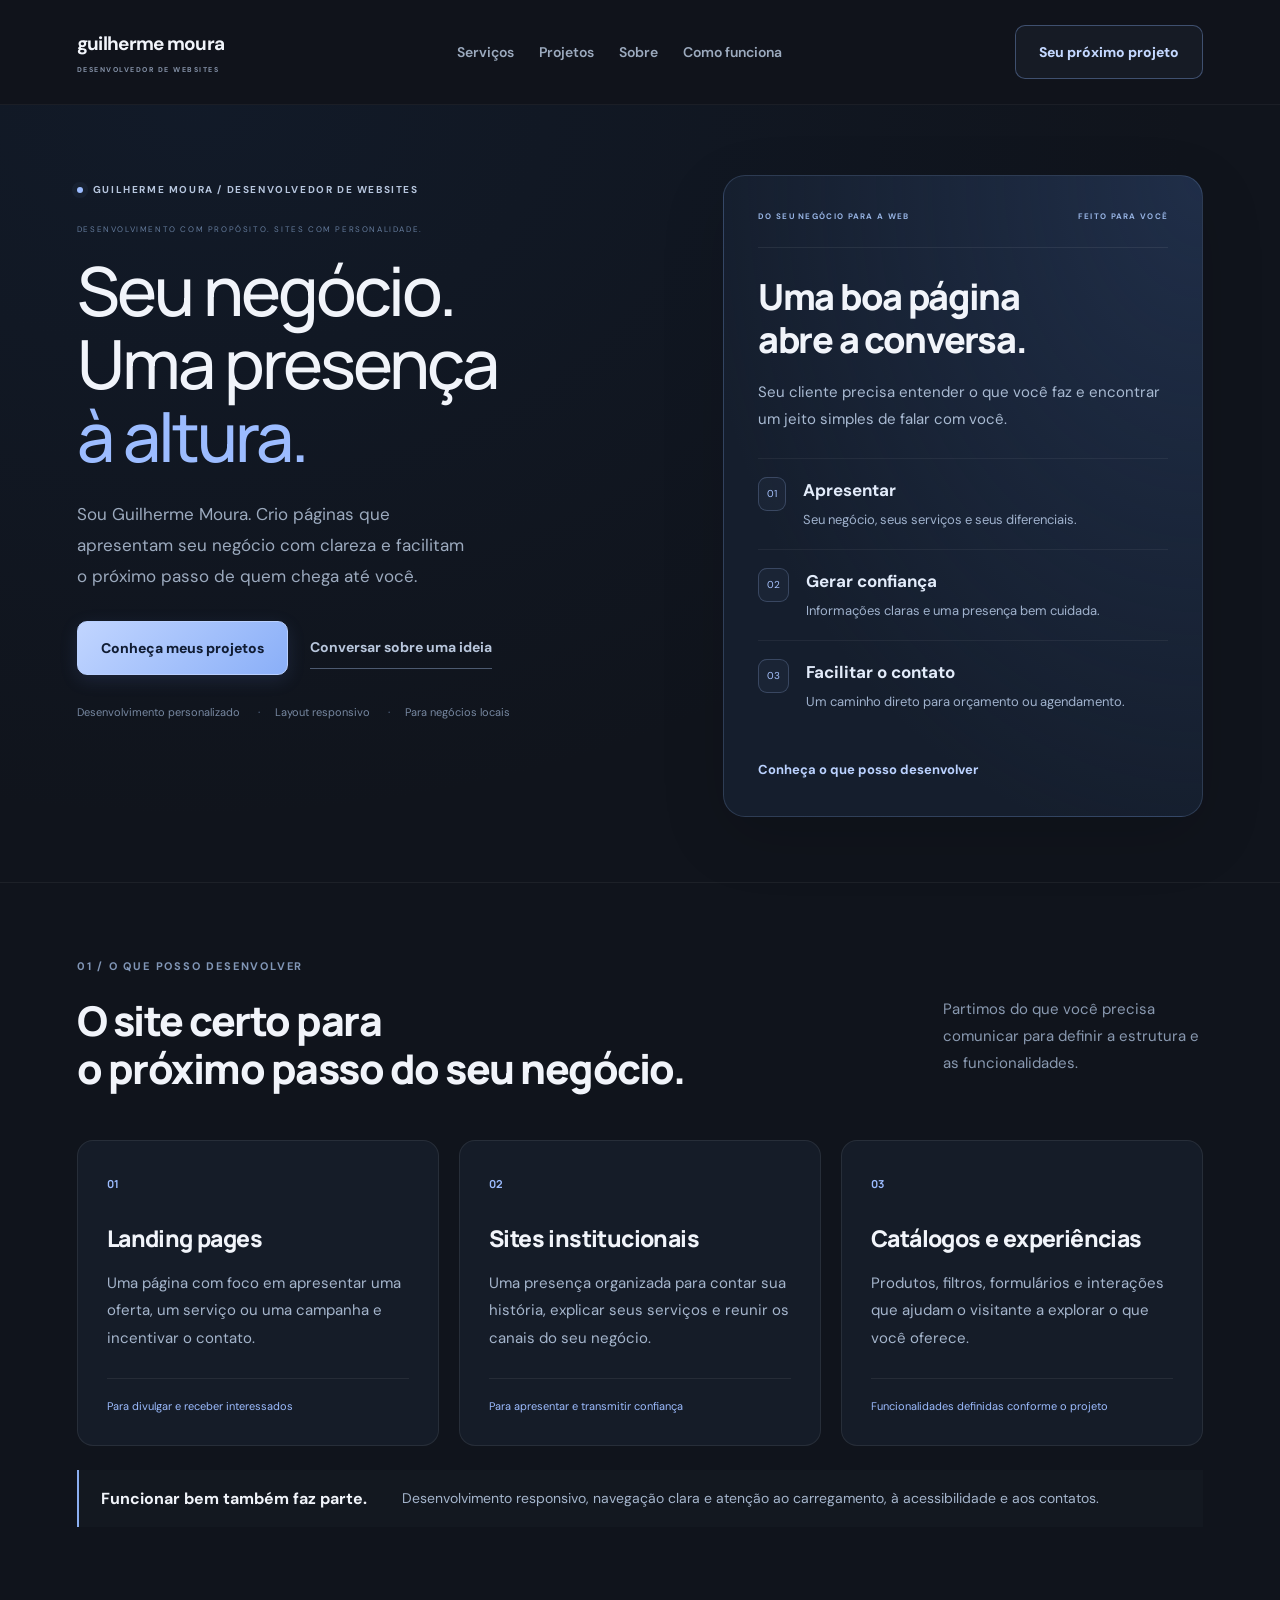
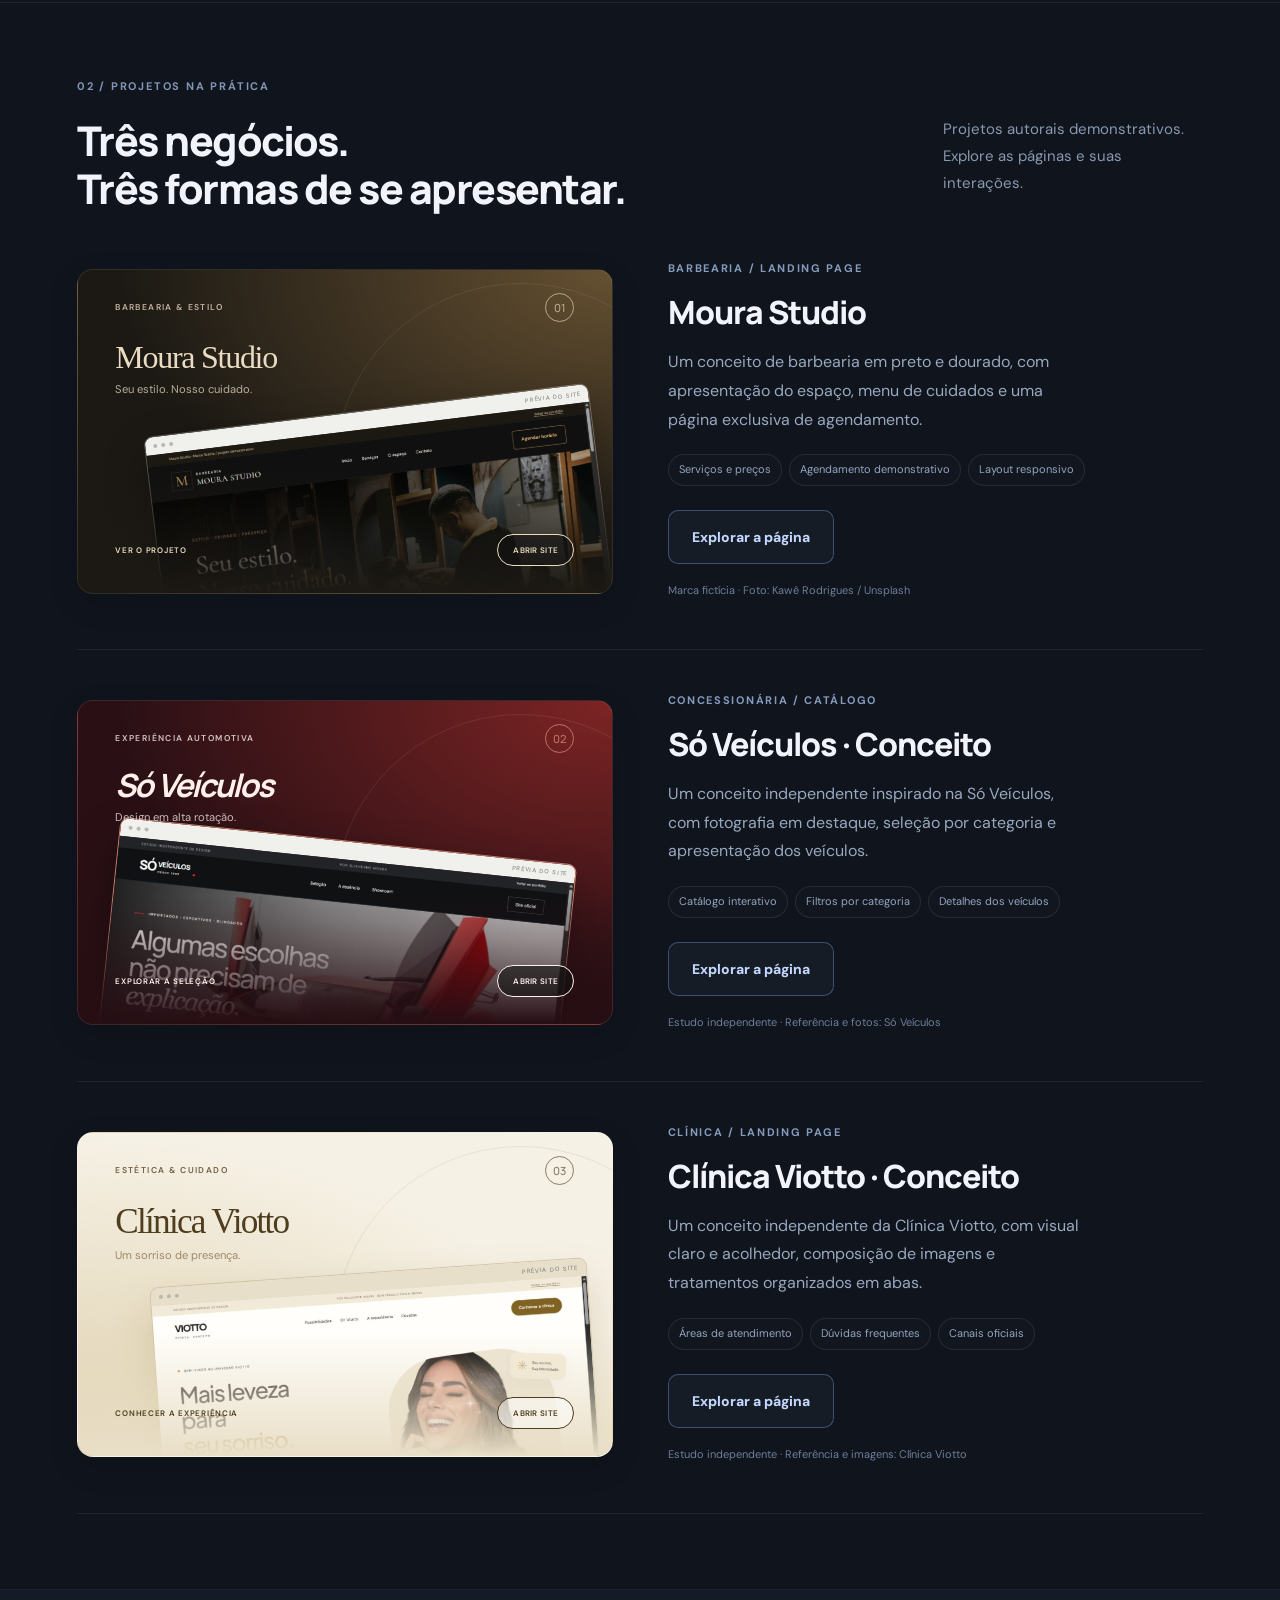
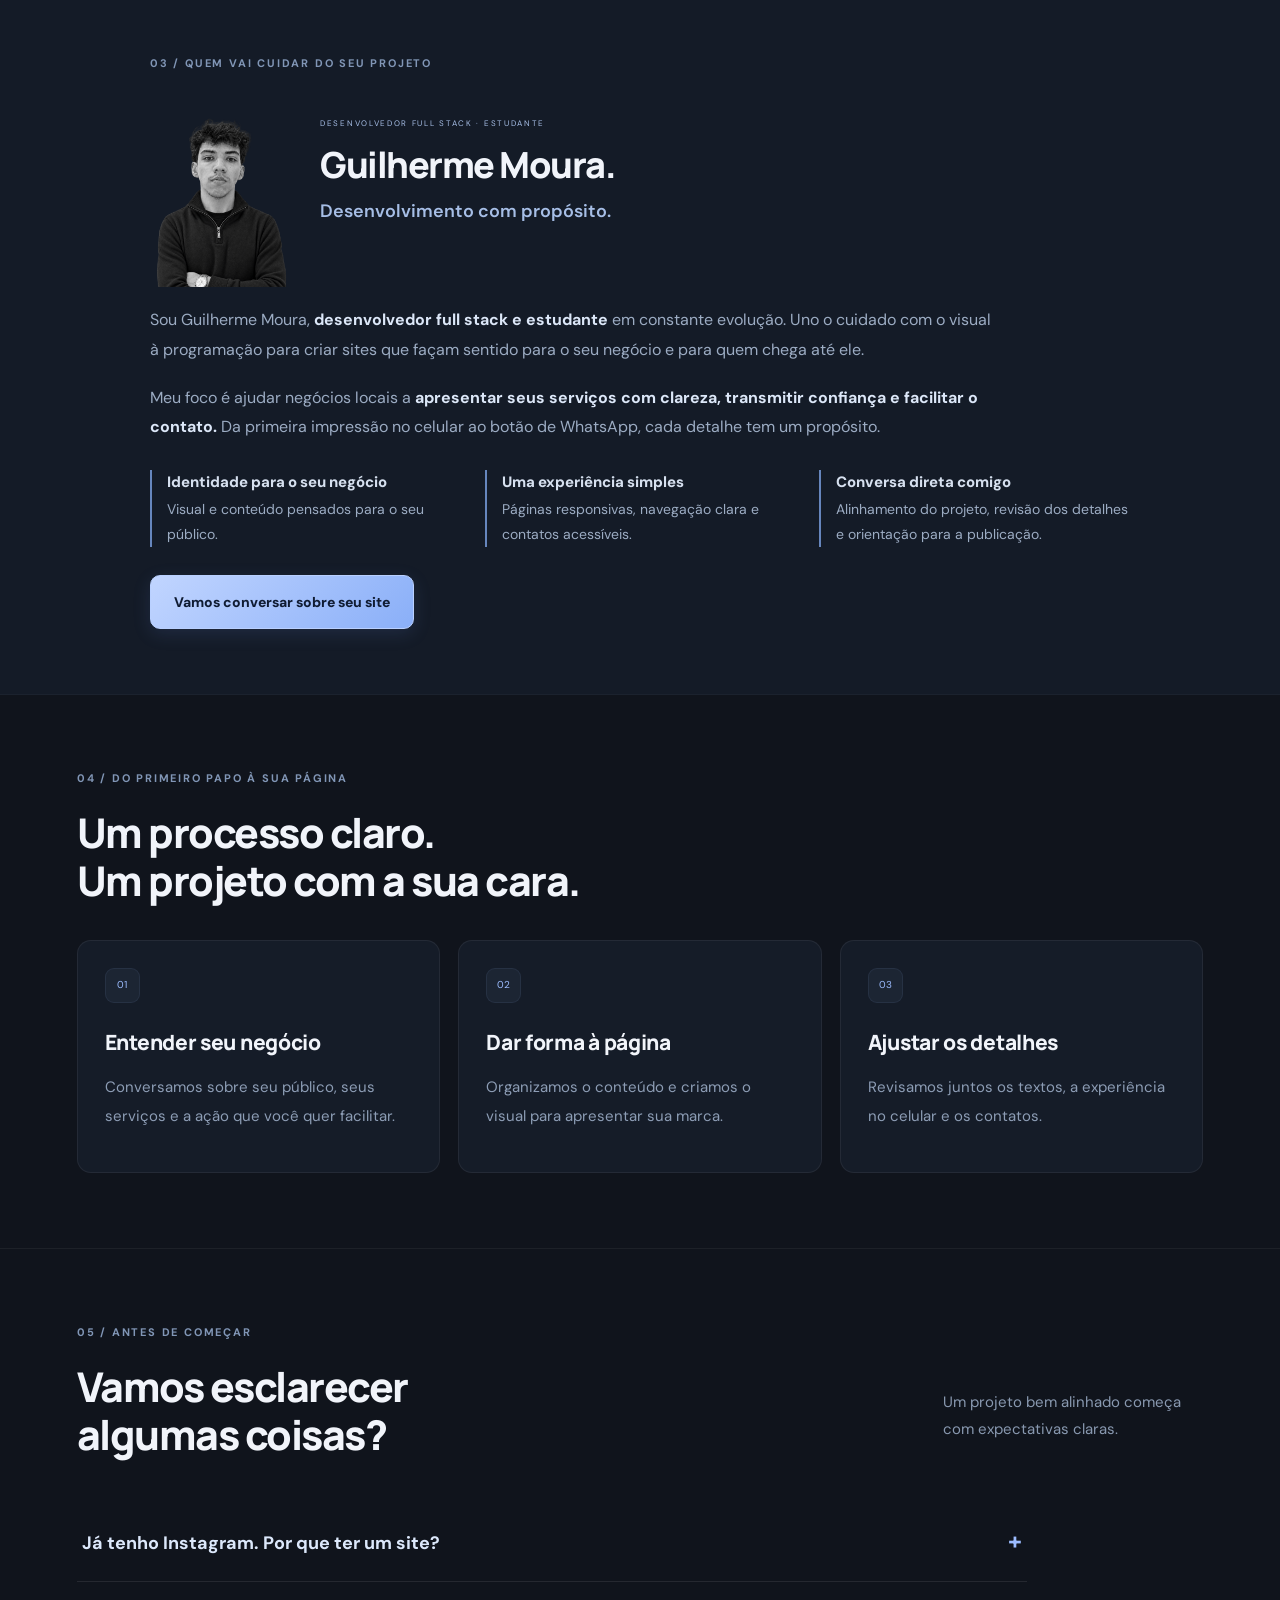
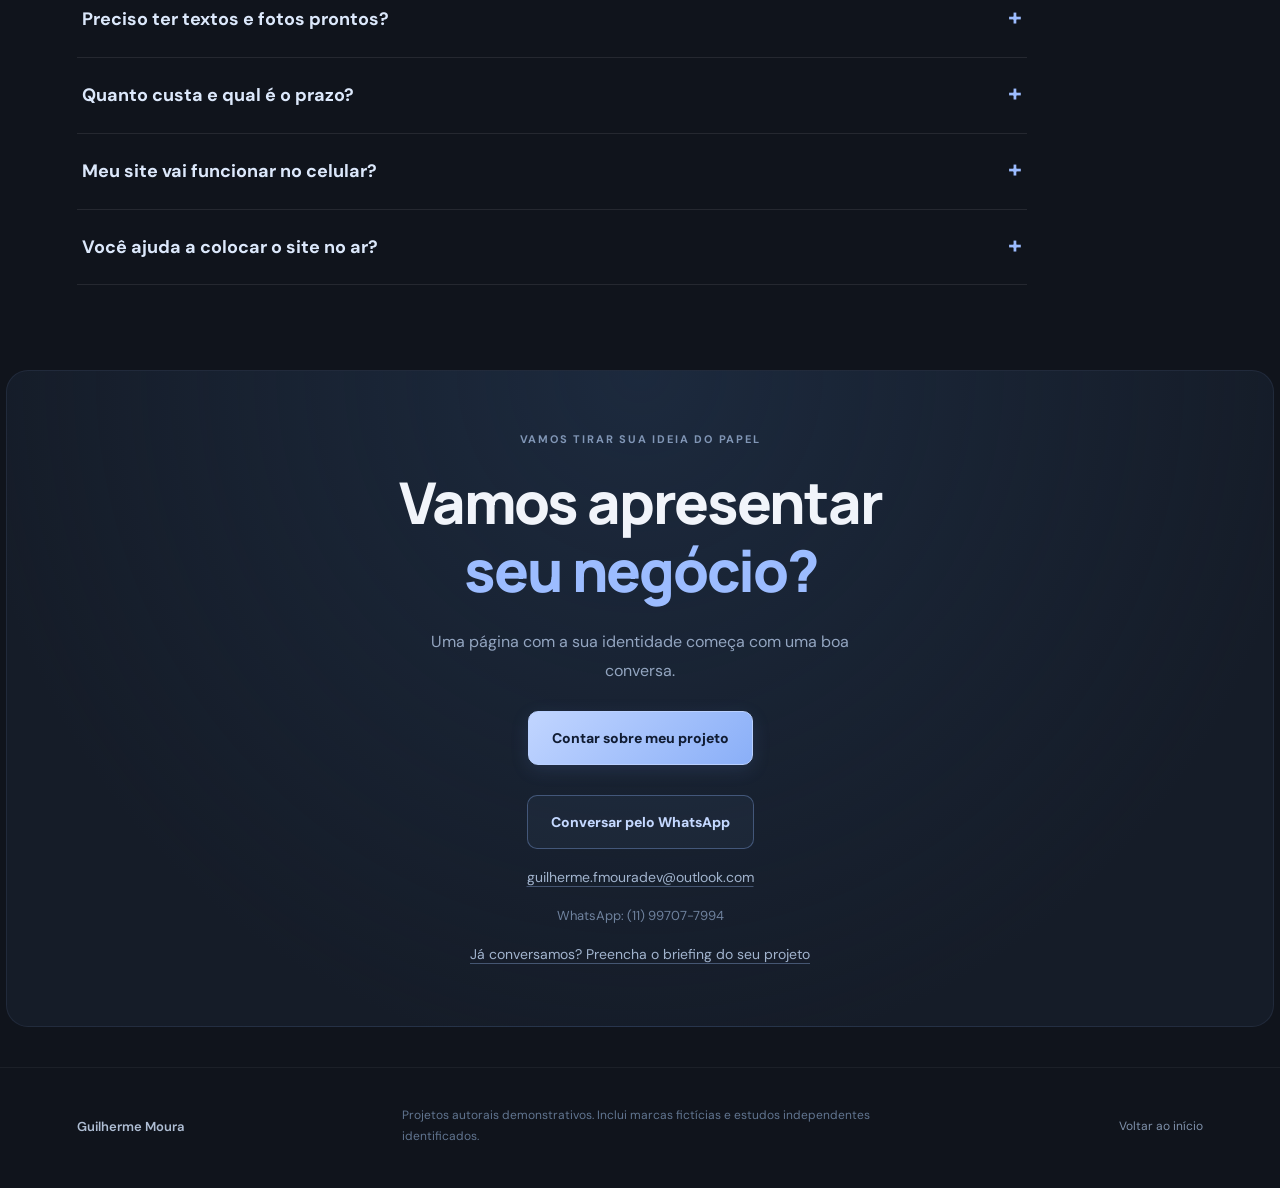
==== commit 9f5c05da: "Atualiza capa do Moura Studio clássico" ====
--- a/index.html
+++ b/index.html
@@ -1,4 +1,4 @@
-<!doctype html><html lang="pt-BR"><head><meta charset="utf-8"><meta name="viewport" content="width=device-width,initial-scale=1"><title>Guilherme Moura | Landing pages para negócios locais</title><meta name="description" content="Guilherme Moura cria landing pages para negócios locais. Conheça projetos de sites responsivos e converse sobre a presença digital da sua empresa."><meta name="theme-color" content="#10141c"><meta property="og:title" content="Guilherme Moura — Desenvolvedor de Websites"><meta property="og:description" content="Sites para apresentar seu negócio com clareza, personalidade e uma boa experiência no celular."><meta property="og:type" content="website"><link rel="preconnect" href="https://fonts.googleapis.com"><link rel="preconnect" href="https://fonts.gstatic.com" crossorigin><link href="https://fonts.googleapis.com/css2?family=DM+Sans:wght@400;500;600;700&family=Manrope:wght@400;500;600;700;800&display=swap" rel="stylesheet"><link rel="stylesheet" href="style.css?v=19"><link rel="icon" href="favicon.svg"></head><body><header><a class="brand" href="#inicio">guilherme moura<span>DESENVOLVEDOR DE WEBSITES</span></a><nav aria-label="Menu"><a href="#servicos">Serviços</a><a href="#projetos">Projetos</a><a href="#sobre">Sobre</a><a href="#processo">Como funciona</a></nav><a class="button outline" href="#contato">Seu próximo projeto</a></header><main><section class="hero" id="inicio"><div class="intro"><p class="eyebrow">GUILHERME MOURA / DESENVOLVEDOR DE WEBSITES</p><div class="intro-label">DESENVOLVIMENTO COM PROPÓSITO. SITES COM PERSONALIDADE.</div><h1>Seu negócio.<br>Uma presença<br><em>à altura.</em></h1><p>Sou Guilherme Moura. Crio páginas que apresentam seu negócio com clareza e facilitam o próximo passo de quem chega até você.</p><div class="hero-ctas"><a class="button" href="#projetos">Conheça meus projetos</a><a class="hero-chat" href="https://wa.me/5511997077994?text=Ol%C3%A1%2C%20Guilherme!%20Quero%20conversar%20sobre%20uma%20landing%20page." target="_blank" rel="noopener">Conversar sobre uma ideia</a></div><div class="intro-tags"><span>Desenvolvimento personalizado</span><span>Layout responsivo</span><span>Para negócios locais</span></div></div><aside class="site-plan" aria-label="Como seu site ajuda seu negócio"><div class="plan-top"><span>DO SEU NEGÓCIO PARA A WEB</span><span>FEITO PARA VOCÊ</span></div><h2>Uma boa página<br>abre a conversa.</h2><p>Seu cliente precisa entender o que você faz e encontrar um jeito simples de falar com você.</p><div class="plan-flow"><div><span>01</span><div><strong>Apresentar</strong><p>Seu negócio, seus serviços e seus diferenciais.</p></div></div><div><span>02</span><div><strong>Gerar confiança</strong><p>Informações claras e uma presença bem cuidada.</p></div></div><div><span>03</span><div><strong>Facilitar o contato</strong><p>Um caminho direto para orçamento ou agendamento.</p></div></div></div><a href="#servicos" class="plan-link">Conheça o que posso desenvolver</a></aside></section><section class="section services" id="servicos"><div class="section-heading"><div><p class="eyebrow">01 / O QUE POSSO DESENVOLVER</p><h2>O site certo para<br>o próximo passo do seu negócio.</h2></div><p>Partimos do que você precisa comunicar para definir a estrutura e as funcionalidades.</p></div><div class="service-grid"><article><span class="service-index">01</span><h3>Landing pages</h3><p>Uma página com foco em apresentar uma oferta, um serviço ou uma campanha e incentivar o contato.</p><small>Para divulgar e receber interessados</small></article><article><span class="service-index">02</span><h3>Sites institucionais</h3><p>Uma presença organizada para contar sua história, explicar seus serviços e reunir os canais do seu negócio.</p><small>Para apresentar e transmitir confiança</small></article><article><span class="service-index">03</span><h3>Catálogos e experiências</h3><p>Produtos, filtros, formulários e interações que ajudam o visitante a explorar o que você oferece.</p><small>Funcionalidades definidas conforme o projeto</small></article></div><div class="service-note"><strong>Funcionar bem também faz parte.</strong><p>Desenvolvimento responsivo, navegação clara e atenção ao carregamento, à acessibilidade e aos contatos.</p></div></section><section class="section projects" id="projetos"><div class="section-heading"><div><p class="eyebrow">02 / PROJETOS NA PRÁTICA</p><h2>Três negócios.<br>Três formas de se apresentar.</h2></div><p>Projetos autorais demonstrativos.<br>Explore as páginas e suas interações.</p></div><article class="project"><a class="project-art cover cover-studio" href="barbearia.html?v=20" aria-label="Explorar projeto Moura Studio"><section class="cover-inner" aria-hidden="true"><div class="cover-topline"><span class="cover-label">BARBEARIA & ESTILO</span><span class="cover-number">01</span></div><div class="cover-heading"><strong class="cover-title">Moura Studio</strong><p class="cover-pitch">Seu estilo. Nosso cuidado.</p></div><div class="cover-orbit"></div><div class="cover-screen"><div class="cover-browser"><i></i><i></i><i></i><span>PRÉVIA DO SITE</span></div><img src="cover-studio-v14.jpg" alt="" loading="eager" decoding="async" width="1265" height="712"></div><div class="cover-foot"><span class="cover-action">VER O PROJETO</span><span class="cover-view">ABRIR SITE</span></div></section></a><div class="project-copy"><p class="eyebrow">BARBEARIA / LANDING PAGE</p><h3>Moura Studio</h3><p>Um conceito de barbearia em preto e dourado, com apresentação do espaço, menu de cuidados e uma página exclusiva de agendamento.</p><div class="tags"><span>Serviços e preços</span><span>Agendamento demonstrativo</span><span>Layout responsivo</span></div><a class="button outline" href="barbearia.html?v=20">Explorar a página</a><small>Marca fictícia · Foto: Kawê Rodrigues / Unsplash</small></div></article><article class="project"><a class="project-art cover cover-auto" href="concessionaria.html?v=6" aria-label="Explorar projeto Só Veículos"><section class="cover-inner" aria-hidden="true"><div class="cover-topline"><span class="cover-label">EXPERIÊNCIA AUTOMOTIVA</span><span class="cover-number">02</span></div><div class="cover-heading"><strong class="cover-title">Só Veículos</strong><p class="cover-pitch">Design em alta rotação.</p></div><div class="cover-orbit"></div><div class="cover-screen"><div class="cover-browser"><i></i><i></i><i></i><span>PRÉVIA DO SITE</span></div><img src="cover-soveiculos.jpg" alt="" loading="eager" decoding="async" width="1265" height="712"></div><div class="cover-foot"><span class="cover-action">EXPLORAR A SELEÇÃO</span><span class="cover-view">ABRIR SITE</span></div></section></a><div class="project-copy"><p class="eyebrow">CONCESSIONÁRIA / CATÁLOGO</p><h3>Só Veículos · Conceito</h3><p>Um conceito independente inspirado na Só Veículos, com fotografia em destaque, seleção por categoria e apresentação dos veículos.</p><div class="tags"><span>Catálogo interativo</span><span>Filtros por categoria</span><span>Detalhes dos veículos</span></div><a class="button outline" href="concessionaria.html">Explorar a página</a><small>Estudo independente · Referência e fotos: Só Veículos</small></div></article><article class="project"><a class="project-art cover cover-viotto" href="clinica.html?v=9" aria-label="Explorar projeto Clínica Viotto"><section class="cover-inner" aria-hidden="true"><div class="cover-topline"><span class="cover-label">ESTÉTICA & CUIDADO</span><span class="cover-number">03</span></div><div class="cover-heading"><strong class="cover-title">Clínica Viotto</strong><p class="cover-pitch">Um sorriso de presença.</p></div><div class="cover-orbit"></div><div class="cover-screen"><div class="cover-browser"><i></i><i></i><i></i><span>PRÉVIA DO SITE</span></div><img src="cover-viotto.jpg" alt="" loading="eager" decoding="async" width="1265" height="712"></div><div class="cover-foot"><span class="cover-action">CONHECER A EXPERIÊNCIA</span><span class="cover-view">ABRIR SITE</span></div></section></a><div class="project-copy"><p class="eyebrow">CLÍNICA / LANDING PAGE</p><h3>Clínica Viotto · Conceito</h3><p>Um conceito independente da Clínica Viotto, com visual claro e acolhedor, composição de imagens e tratamentos organizados em abas.</p><div class="tags"><span>Áreas de atendimento</span><span>Dúvidas frequentes</span><span>Canais oficiais</span></div><a class="button outline" href="clinica.html?v=9">Explorar a página</a><small>Estudo independente · Referência e imagens: Clínica Viotto</small></div></article></section><section class="about section" id="sobre"><p class="eyebrow">03 / QUEM VAI CUIDAR DO SEU PROJETO</p><div class="about-profile"><figure class="about-photo"><img src="guilherme-recorte-v2.png" alt="Retrato de Guilherme Moura, desenvolvedor full stack" width="800" height="1200" loading="lazy" decoding="async"></figure><div class="about-story"><span class="about-caption">DESENVOLVEDOR FULL STACK · ESTUDANTE</span><h2>Guilherme Moura.</h2><p class="about-tagline">Desenvolvimento com propósito.</p><p>Sou Guilherme Moura, <strong>desenvolvedor full stack e estudante</strong> em constante evolução. Uno o cuidado com o visual à programação para criar sites que façam sentido para o seu negócio e para quem chega até ele.</p><p>Meu foco é ajudar negócios locais a <strong>apresentar seus serviços com clareza, transmitir confiança e facilitar o contato.</strong> Da primeira impressão no celular ao botão de WhatsApp, cada detalhe tem um propósito.</p><ul class="about-benefits"><li><strong>Identidade para o seu negócio</strong><span>Visual e conteúdo pensados para o seu público.</span></li><li><strong>Uma experiência simples</strong><span>Páginas responsivas, navegação clara e contatos acessíveis.</span></li><li><strong>Conversa direta comigo</strong><span>Alinhamento do projeto, revisão dos detalhes e orientação para a publicação.</span></li></ul><a class="button" href="https://wa.me/5511997077994?text=Ol%C3%A1%2C%20Guilherme!%20Quero%20conversar%20sobre%20meu%20site." target="_blank" rel="noopener">Vamos conversar sobre seu site</a></div></div></section><section class="section" id="processo"><p class="eyebrow">04 / DO PRIMEIRO PAPO À SUA PÁGINA</p><h2>Um processo claro.<br>Um projeto com a sua cara.</h2><div class="process"><article><span>01</span><h3>Entender seu negócio</h3><p>Conversamos sobre seu público, seus serviços e a ação que você quer facilitar.</p></article><article><span>02</span><h3>Dar forma à página</h3><p>Organizamos o conteúdo e criamos o visual para apresentar sua marca.</p></article><article><span>03</span><h3>Ajustar os detalhes</h3><p>Revisamos juntos os textos, a experiência no celular e os contatos.</p></article></div></section><section class="section portfolio-faq" id="duvidas"><div class="section-heading"><div><p class="eyebrow">05 / ANTES DE COMEÇAR</p><h2>Vamos esclarecer<br>algumas coisas?</h2></div><p>Um projeto bem alinhado começa com expectativas claras.</p></div><div class="faq-list"><details><summary>Já tenho Instagram. Por que ter um site?</summary><p>O site reúne serviços, informações e contatos em um endereço próprio. Ele pode complementar seu perfil e dar mais contexto a quem chega por uma indicação, busca ou anúncio.</p></details><details><summary>Preciso ter textos e fotos prontos?</summary><p>Você pode começar com os materiais que já tem. No briefing, alinhamos o que falta e o que será necessário para apresentar seu negócio. Fotos, textos e identidade visual entram nessa conversa.</p></details><details><summary>Quanto custa e qual é o prazo?</summary><p>Depende da estrutura, das funcionalidades e dos materiais disponíveis. Depois de entender sua necessidade, combinamos escopo, valor, prazo e revisões antes de começar.</p></details><details><summary>Meu site vai funcionar no celular?</summary><p>O layout é desenvolvido para se adaptar ao celular e ao computador, com atenção à leitura, à navegação e aos botões de contato.</p></details><details><summary>Você ajuda a colocar o site no ar?</summary><p>Sim. A publicação e a conexão do domínio são alinhadas no projeto. Custos de domínio, hospedagem e eventual manutenção são definidos na proposta.</p></details></div></section><section class="contact" id="contato"><p class="eyebrow">VAMOS TIRAR SUA IDEIA DO PAPEL</p><h2>Vamos apresentar<br><em>seu negócio?</em></h2><p>Uma página com a sua identidade começa com uma boa conversa.</p><button class="button" id="open-brief">Contar sobre meu projeto</button><div class="contact-links"><a class="button outline" href="https://wa.me/5511997077994?text=Ol%C3%A1%2C%20Guilherme!%20Quero%20conversar%20sobre%20uma%20landing%20page." target="_blank" rel="noopener">Conversar pelo WhatsApp</a><a href="mailto:guilherme.fmouradev@outlook.com">guilherme.fmouradev@outlook.com</a><span>WhatsApp: (11) 99707-7994</span><a href="briefing.html">Já conversamos? Preencha o briefing do seu projeto</a></div></section></main><footer><span>Guilherme Moura</span><p>Projetos autorais demonstrativos. Inclui marcas fictícias e estudos independentes identificados.</p><a href="#inicio">Voltar ao início</a></footer><dialog id="brief"><form id="brief-form"><div class="modal-head"><h2>Conte sua ideia.</h2><button type="button" id="close" aria-label="Fechar">×</button></div><p>Monte seu resumo e escolha como enviar. A mensagem só será enviada quando você confirmar no WhatsApp ou no e-mail.</p><label for="business">Seu negócio</label><input id="business" placeholder="Ex.: barbearia, clínica, restaurante" required maxlength="100"><label for="objective">Objetivo da página</label><select id="objective"><option>Receber pedidos de agendamento</option><option>Apresentar serviços</option><option>Mostrar produtos</option><option>Receber pedidos de orçamento</option></select><label for="message">Detalhes que você quer incluir</label><textarea id="message" rows="3" maxlength="1000" placeholder="Serviços, cores, referências..."></textarea><button class="button" type="submit">Gerar meu resumo</button><div id="brief-result" hidden><label for="summary">Seu resumo — selecione e copie para guardar</label><textarea id="summary" rows="6" readonly></textarea><p role="status">Resumo pronto. Escolha onde abrir a mensagem e confirme o envio por lá.</p><div class="brief-actions"><a id="send-whatsapp" class="button" target="_blank" rel="noopener">Abrir no WhatsApp</a><a id="send-email" class="button outline">Abrir no e-mail</a></div></div></form></dialog><script src="script.js?v=9" defer></script></body></html>
+<!doctype html><html lang="pt-BR"><head><meta charset="utf-8"><meta name="viewport" content="width=device-width,initial-scale=1"><title>Guilherme Moura | Landing pages para negócios locais</title><meta name="description" content="Guilherme Moura cria landing pages para negócios locais. Conheça projetos de sites responsivos e converse sobre a presença digital da sua empresa."><meta name="theme-color" content="#10141c"><meta property="og:title" content="Guilherme Moura — Desenvolvedor de Websites"><meta property="og:description" content="Sites para apresentar seu negócio com clareza, personalidade e uma boa experiência no celular."><meta property="og:type" content="website"><link rel="preconnect" href="https://fonts.googleapis.com"><link rel="preconnect" href="https://fonts.gstatic.com" crossorigin><link href="https://fonts.googleapis.com/css2?family=DM+Sans:wght@400;500;600;700&family=Manrope:wght@400;500;600;700;800&display=swap" rel="stylesheet"><link rel="stylesheet" href="style.css?v=20"><link rel="icon" href="favicon.svg"></head><body><header><a class="brand" href="#inicio">guilherme moura<span>DESENVOLVEDOR DE WEBSITES</span></a><nav aria-label="Menu"><a href="#servicos">Serviços</a><a href="#projetos">Projetos</a><a href="#sobre">Sobre</a><a href="#processo">Como funciona</a></nav><a class="button outline" href="#contato">Seu próximo projeto</a></header><main><section class="hero" id="inicio"><div class="intro"><p class="eyebrow">GUILHERME MOURA / DESENVOLVEDOR DE WEBSITES</p><div class="intro-label">DESENVOLVIMENTO COM PROPÓSITO. SITES COM PERSONALIDADE.</div><h1>Seu negócio.<br>Uma presença<br><em>à altura.</em></h1><p>Sou Guilherme Moura. Crio páginas que apresentam seu negócio com clareza e facilitam o próximo passo de quem chega até você.</p><div class="hero-ctas"><a class="button" href="#projetos">Conheça meus projetos</a><a class="hero-chat" href="https://wa.me/5511997077994?text=Ol%C3%A1%2C%20Guilherme!%20Quero%20conversar%20sobre%20uma%20landing%20page." target="_blank" rel="noopener">Conversar sobre uma ideia</a></div><div class="intro-tags"><span>Desenvolvimento personalizado</span><span>Layout responsivo</span><span>Para negócios locais</span></div></div><aside class="site-plan" aria-label="Como seu site ajuda seu negócio"><div class="plan-top"><span>DO SEU NEGÓCIO PARA A WEB</span><span>FEITO PARA VOCÊ</span></div><h2>Uma boa página<br>abre a conversa.</h2><p>Seu cliente precisa entender o que você faz e encontrar um jeito simples de falar com você.</p><div class="plan-flow"><div><span>01</span><div><strong>Apresentar</strong><p>Seu negócio, seus serviços e seus diferenciais.</p></div></div><div><span>02</span><div><strong>Gerar confiança</strong><p>Informações claras e uma presença bem cuidada.</p></div></div><div><span>03</span><div><strong>Facilitar o contato</strong><p>Um caminho direto para orçamento ou agendamento.</p></div></div></div><a href="#servicos" class="plan-link">Conheça o que posso desenvolver</a></aside></section><section class="section services" id="servicos"><div class="section-heading"><div><p class="eyebrow">01 / O QUE POSSO DESENVOLVER</p><h2>O site certo para<br>o próximo passo do seu negócio.</h2></div><p>Partimos do que você precisa comunicar para definir a estrutura e as funcionalidades.</p></div><div class="service-grid"><article><span class="service-index">01</span><h3>Landing pages</h3><p>Uma página com foco em apresentar uma oferta, um serviço ou uma campanha e incentivar o contato.</p><small>Para divulgar e receber interessados</small></article><article><span class="service-index">02</span><h3>Sites institucionais</h3><p>Uma presença organizada para contar sua história, explicar seus serviços e reunir os canais do seu negócio.</p><small>Para apresentar e transmitir confiança</small></article><article><span class="service-index">03</span><h3>Catálogos e experiências</h3><p>Produtos, filtros, formulários e interações que ajudam o visitante a explorar o que você oferece.</p><small>Funcionalidades definidas conforme o projeto</small></article></div><div class="service-note"><strong>Funcionar bem também faz parte.</strong><p>Desenvolvimento responsivo, navegação clara e atenção ao carregamento, à acessibilidade e aos contatos.</p></div></section><section class="section projects" id="projetos"><div class="section-heading"><div><p class="eyebrow">02 / PROJETOS NA PRÁTICA</p><h2>Três negócios.<br>Três formas de se apresentar.</h2></div><p>Projetos autorais demonstrativos.<br>Explore as páginas e suas interações.</p></div><article class="project"><a class="project-art cover cover-studio" href="barbearia.html?v=20" aria-label="Explorar projeto Moura Studio"><section class="cover-inner" aria-hidden="true"><div class="cover-topline"><span class="cover-label">BARBEARIA & ESTILO</span><span class="cover-number">01</span></div><div class="cover-heading"><strong class="cover-title">Moura Studio</strong><p class="cover-pitch">Seu estilo. Nosso cuidado.</p></div><div class="cover-orbit"></div><div class="cover-screen"><div class="cover-browser"><i></i><i></i><i></i><span>PRÉVIA DO SITE</span></div><img src="cover-studio-v20.jpg" alt="" loading="eager" decoding="async" width="1265" height="712"></div><div class="cover-foot"><span class="cover-action">VER O PROJETO</span><span class="cover-view">ABRIR SITE</span></div></section></a><div class="project-copy"><p class="eyebrow">BARBEARIA / LANDING PAGE</p><h3>Moura Studio</h3><p>Um conceito de barbearia em preto e dourado, com apresentação do espaço, menu de cuidados e uma página exclusiva de agendamento.</p><div class="tags"><span>Serviços e preços</span><span>Agendamento demonstrativo</span><span>Layout responsivo</span></div><a class="button outline" href="barbearia.html?v=20">Explorar a página</a><small>Marca fictícia · Foto: Kawê Rodrigues / Unsplash</small></div></article><article class="project"><a class="project-art cover cover-auto" href="concessionaria.html?v=6" aria-label="Explorar projeto Só Veículos"><section class="cover-inner" aria-hidden="true"><div class="cover-topline"><span class="cover-label">EXPERIÊNCIA AUTOMOTIVA</span><span class="cover-number">02</span></div><div class="cover-heading"><strong class="cover-title">Só Veículos</strong><p class="cover-pitch">Design em alta rotação.</p></div><div class="cover-orbit"></div><div class="cover-screen"><div class="cover-browser"><i></i><i></i><i></i><span>PRÉVIA DO SITE</span></div><img src="cover-soveiculos.jpg" alt="" loading="eager" decoding="async" width="1265" height="712"></div><div class="cover-foot"><span class="cover-action">EXPLORAR A SELEÇÃO</span><span class="cover-view">ABRIR SITE</span></div></section></a><div class="project-copy"><p class="eyebrow">CONCESSIONÁRIA / CATÁLOGO</p><h3>Só Veículos · Conceito</h3><p>Um conceito independente inspirado na Só Veículos, com fotografia em destaque, seleção por categoria e apresentação dos veículos.</p><div class="tags"><span>Catálogo interativo</span><span>Filtros por categoria</span><span>Detalhes dos veículos</span></div><a class="button outline" href="concessionaria.html">Explorar a página</a><small>Estudo independente · Referência e fotos: Só Veículos</small></div></article><article class="project"><a class="project-art cover cover-viotto" href="clinica.html?v=9" aria-label="Explorar projeto Clínica Viotto"><section class="cover-inner" aria-hidden="true"><div class="cover-topline"><span class="cover-label">ESTÉTICA & CUIDADO</span><span class="cover-number">03</span></div><div class="cover-heading"><strong class="cover-title">Clínica Viotto</strong><p class="cover-pitch">Um sorriso de presença.</p></div><div class="cover-orbit"></div><div class="cover-screen"><div class="cover-browser"><i></i><i></i><i></i><span>PRÉVIA DO SITE</span></div><img src="cover-viotto.jpg" alt="" loading="eager" decoding="async" width="1265" height="712"></div><div class="cover-foot"><span class="cover-action">CONHECER A EXPERIÊNCIA</span><span class="cover-view">ABRIR SITE</span></div></section></a><div class="project-copy"><p class="eyebrow">CLÍNICA / LANDING PAGE</p><h3>Clínica Viotto · Conceito</h3><p>Um conceito independente da Clínica Viotto, com visual claro e acolhedor, composição de imagens e tratamentos organizados em abas.</p><div class="tags"><span>Áreas de atendimento</span><span>Dúvidas frequentes</span><span>Canais oficiais</span></div><a class="button outline" href="clinica.html?v=9">Explorar a página</a><small>Estudo independente · Referência e imagens: Clínica Viotto</small></div></article></section><section class="about section" id="sobre"><p class="eyebrow">03 / QUEM VAI CUIDAR DO SEU PROJETO</p><div class="about-profile"><figure class="about-photo"><img src="guilherme-recorte-v2.png" alt="Retrato de Guilherme Moura, desenvolvedor full stack" width="800" height="1200" loading="lazy" decoding="async"></figure><div class="about-story"><span class="about-caption">DESENVOLVEDOR FULL STACK · ESTUDANTE</span><h2>Guilherme Moura.</h2><p class="about-tagline">Desenvolvimento com propósito.</p><p>Sou Guilherme Moura, <strong>desenvolvedor full stack e estudante</strong> em constante evolução. Uno o cuidado com o visual à programação para criar sites que façam sentido para o seu negócio e para quem chega até ele.</p><p>Meu foco é ajudar negócios locais a <strong>apresentar seus serviços com clareza, transmitir confiança e facilitar o contato.</strong> Da primeira impressão no celular ao botão de WhatsApp, cada detalhe tem um propósito.</p><ul class="about-benefits"><li><strong>Identidade para o seu negócio</strong><span>Visual e conteúdo pensados para o seu público.</span></li><li><strong>Uma experiência simples</strong><span>Páginas responsivas, navegação clara e contatos acessíveis.</span></li><li><strong>Conversa direta comigo</strong><span>Alinhamento do projeto, revisão dos detalhes e orientação para a publicação.</span></li></ul><a class="button" href="https://wa.me/5511997077994?text=Ol%C3%A1%2C%20Guilherme!%20Quero%20conversar%20sobre%20meu%20site." target="_blank" rel="noopener">Vamos conversar sobre seu site</a></div></div></section><section class="section" id="processo"><p class="eyebrow">04 / DO PRIMEIRO PAPO À SUA PÁGINA</p><h2>Um processo claro.<br>Um projeto com a sua cara.</h2><div class="process"><article><span>01</span><h3>Entender seu negócio</h3><p>Conversamos sobre seu público, seus serviços e a ação que você quer facilitar.</p></article><article><span>02</span><h3>Dar forma à página</h3><p>Organizamos o conteúdo e criamos o visual para apresentar sua marca.</p></article><article><span>03</span><h3>Ajustar os detalhes</h3><p>Revisamos juntos os textos, a experiência no celular e os contatos.</p></article></div></section><section class="section portfolio-faq" id="duvidas"><div class="section-heading"><div><p class="eyebrow">05 / ANTES DE COMEÇAR</p><h2>Vamos esclarecer<br>algumas coisas?</h2></div><p>Um projeto bem alinhado começa com expectativas claras.</p></div><div class="faq-list"><details><summary>Já tenho Instagram. Por que ter um site?</summary><p>O site reúne serviços, informações e contatos em um endereço próprio. Ele pode complementar seu perfil e dar mais contexto a quem chega por uma indicação, busca ou anúncio.</p></details><details><summary>Preciso ter textos e fotos prontos?</summary><p>Você pode começar com os materiais que já tem. No briefing, alinhamos o que falta e o que será necessário para apresentar seu negócio. Fotos, textos e identidade visual entram nessa conversa.</p></details><details><summary>Quanto custa e qual é o prazo?</summary><p>Depende da estrutura, das funcionalidades e dos materiais disponíveis. Depois de entender sua necessidade, combinamos escopo, valor, prazo e revisões antes de começar.</p></details><details><summary>Meu site vai funcionar no celular?</summary><p>O layout é desenvolvido para se adaptar ao celular e ao computador, com atenção à leitura, à navegação e aos botões de contato.</p></details><details><summary>Você ajuda a colocar o site no ar?</summary><p>Sim. A publicação e a conexão do domínio são alinhadas no projeto. Custos de domínio, hospedagem e eventual manutenção são definidos na proposta.</p></details></div></section><section class="contact" id="contato"><p class="eyebrow">VAMOS TIRAR SUA IDEIA DO PAPEL</p><h2>Vamos apresentar<br><em>seu negócio?</em></h2><p>Uma página com a sua identidade começa com uma boa conversa.</p><button class="button" id="open-brief">Contar sobre meu projeto</button><div class="contact-links"><a class="button outline" href="https://wa.me/5511997077994?text=Ol%C3%A1%2C%20Guilherme!%20Quero%20conversar%20sobre%20uma%20landing%20page." target="_blank" rel="noopener">Conversar pelo WhatsApp</a><a href="mailto:guilherme.fmouradev@outlook.com">guilherme.fmouradev@outlook.com</a><span>WhatsApp: (11) 99707-7994</span><a href="briefing.html">Já conversamos? Preencha o briefing do seu projeto</a></div></section></main><footer><span>Guilherme Moura</span><p>Projetos autorais demonstrativos. Inclui marcas fictícias e estudos independentes identificados.</p><a href="#inicio">Voltar ao início</a></footer><dialog id="brief"><form id="brief-form"><div class="modal-head"><h2>Conte sua ideia.</h2><button type="button" id="close" aria-label="Fechar">×</button></div><p>Monte seu resumo e escolha como enviar. A mensagem só será enviada quando você confirmar no WhatsApp ou no e-mail.</p><label for="business">Seu negócio</label><input id="business" placeholder="Ex.: barbearia, clínica, restaurante" required maxlength="100"><label for="objective">Objetivo da página</label><select id="objective"><option>Receber pedidos de agendamento</option><option>Apresentar serviços</option><option>Mostrar produtos</option><option>Receber pedidos de orçamento</option></select><label for="message">Detalhes que você quer incluir</label><textarea id="message" rows="3" maxlength="1000" placeholder="Serviços, cores, referências..."></textarea><button class="button" type="submit">Gerar meu resumo</button><div id="brief-result" hidden><label for="summary">Seu resumo — selecione e copie para guardar</label><textarea id="summary" rows="6" readonly></textarea><p role="status">Resumo pronto. Escolha onde abrir a mensagem e confirme o envio por lá.</p><div class="brief-actions"><a id="send-whatsapp" class="button" target="_blank" rel="noopener">Abrir no WhatsApp</a><a id="send-email" class="button outline">Abrir no e-mail</a></div></div></form></dialog><script src="script.js?v=9" defer></script></body></html>
 
 
 
--- a/style.css
+++ b/style.css
@@ -38,3 +38,5 @@
 
 /* Service-led portfolio */
 .brand span{font-size:7px;letter-spacing:1.5px}header nav{gap:25px}.site-plan{padding:34px;border:1px solid #8eaee533;border-radius:22px;background:radial-gradient(ellipse at 100% 0,#2b406777,transparent 75%),#151e2d;box-shadow:0 20px 65px #0002}.plan-top{display:flex;justify-content:space-between;gap:15px;font-size:8px;font-weight:700;letter-spacing:1.3px;color:#97b4e4;padding-bottom:24px;border-bottom:1px solid #ffffff12}.site-plan h2{font-size:36px;line-height:1.2;letter-spacing:-1.3px;margin:27px 0 17px}.site-plan>p{font-size:15px;line-height:1.8;color:#a9bad2}.plan-flow{margin:25px 0}.plan-flow>div{display:flex;gap:17px;align-items:flex-start;padding:18px 0;border-top:1px solid #ffffff0e}.plan-flow>div>span{font-size:10px;color:#a7c3ff;border:1px solid #a7c3ff38;border-radius:9px;padding:8px;background:#9cbcff0a}.plan-flow strong{font-size:17px;color:#e2ebfa}.plan-flow p{font-size:13px;line-height:1.7;color:#a0b2cd;margin:5px 0 0}.plan-link{font-size:13px;font-weight:700;color:#bbd2ff;text-underline-offset:6px}.services{border-top:1px solid #ffffff0e}.service-grid{display:grid;grid-template-columns:repeat(3,minmax(0,1fr));gap:20px}.service-grid article{padding:29px;border:1px solid #ffffff14;border-radius:16px;background:#151c28}.service-index{color:#9cbcff;font:700 11px Manrope,sans-serif}.service-grid h3{font-size:23px;line-height:1.3;margin:28px 0 16px;letter-spacing:-.6px}.service-grid p{font-size:15px;line-height:1.85;color:#a5b5cc}.service-grid small{display:block;font-size:11px;line-height:1.7;color:#9cbcff;border-top:1px solid #ffffff12;padding-top:18px;margin-top:25px}.service-note{display:flex;gap:35px;align-items:center;margin-top:24px;border-left:2px solid #8baff1;padding:16px 22px;background:#9cbcff05}.service-note strong{font-size:16px;min-width:220px}.service-note p{font-size:14px;line-height:1.8;color:#a5b5cc;margin:0}.portfolio-faq{border-top:1px solid #ffffff0e}.faq-list{max-width:950px}.faq-list details{border-bottom:1px solid #ffffff16;padding:0 5px}.faq-list summary{padding:23px 0;cursor:pointer;font-size:18px;font-weight:700;color:#dce8fb;list-style:none;display:flex;justify-content:space-between;gap:25px}.faq-list summary::-webkit-details-marker{display:none}.faq-list summary::after{content:'+';color:#9cbcff;font-size:24px;line-height:1}.faq-list details[open] summary::after{content:'−'}.faq-list p{font-size:16px;line-height:1.9;color:#a5b5cc;max-width:800px;margin:0 0 24px}.faq-list summary:focus-visible{outline:2px solid #a7c3ff;outline-offset:4px}@media(max-width:1000px){.service-grid{gap:13px}.service-grid article{padding:23px}.site-plan{padding:27px}}@media(max-width:700px){header nav{gap:12px;font-size:12px;flex-wrap:wrap}.brand span{font-size:6px;letter-spacing:1px}.site-plan{margin-top:35px;padding:25px}.site-plan h2{font-size:32px}.plan-top{font-size:7px}.service-grid{grid-template-columns:1fr;gap:15px}.service-grid article{padding:26px}.service-grid h3{margin-top:18px}.service-note{display:block;padding:18px}.service-note p{margin-top:12px}.faq-list summary{font-size:17px;line-height:1.6}.faq-list p{font-size:15px}.services .section-heading h2{font-size:31px}}
+
+.cover-studio{background:radial-gradient(ellipse at 100% 0,#655031,transparent 65%),#1c1914;color:#eadbc2}.cover-studio .cover-title{font-family:Georgia,serif;text-transform:none;font-weight:500;letter-spacing:-.04em}.cover-studio .cover-foot{background:linear-gradient(transparent,#1c1914)}
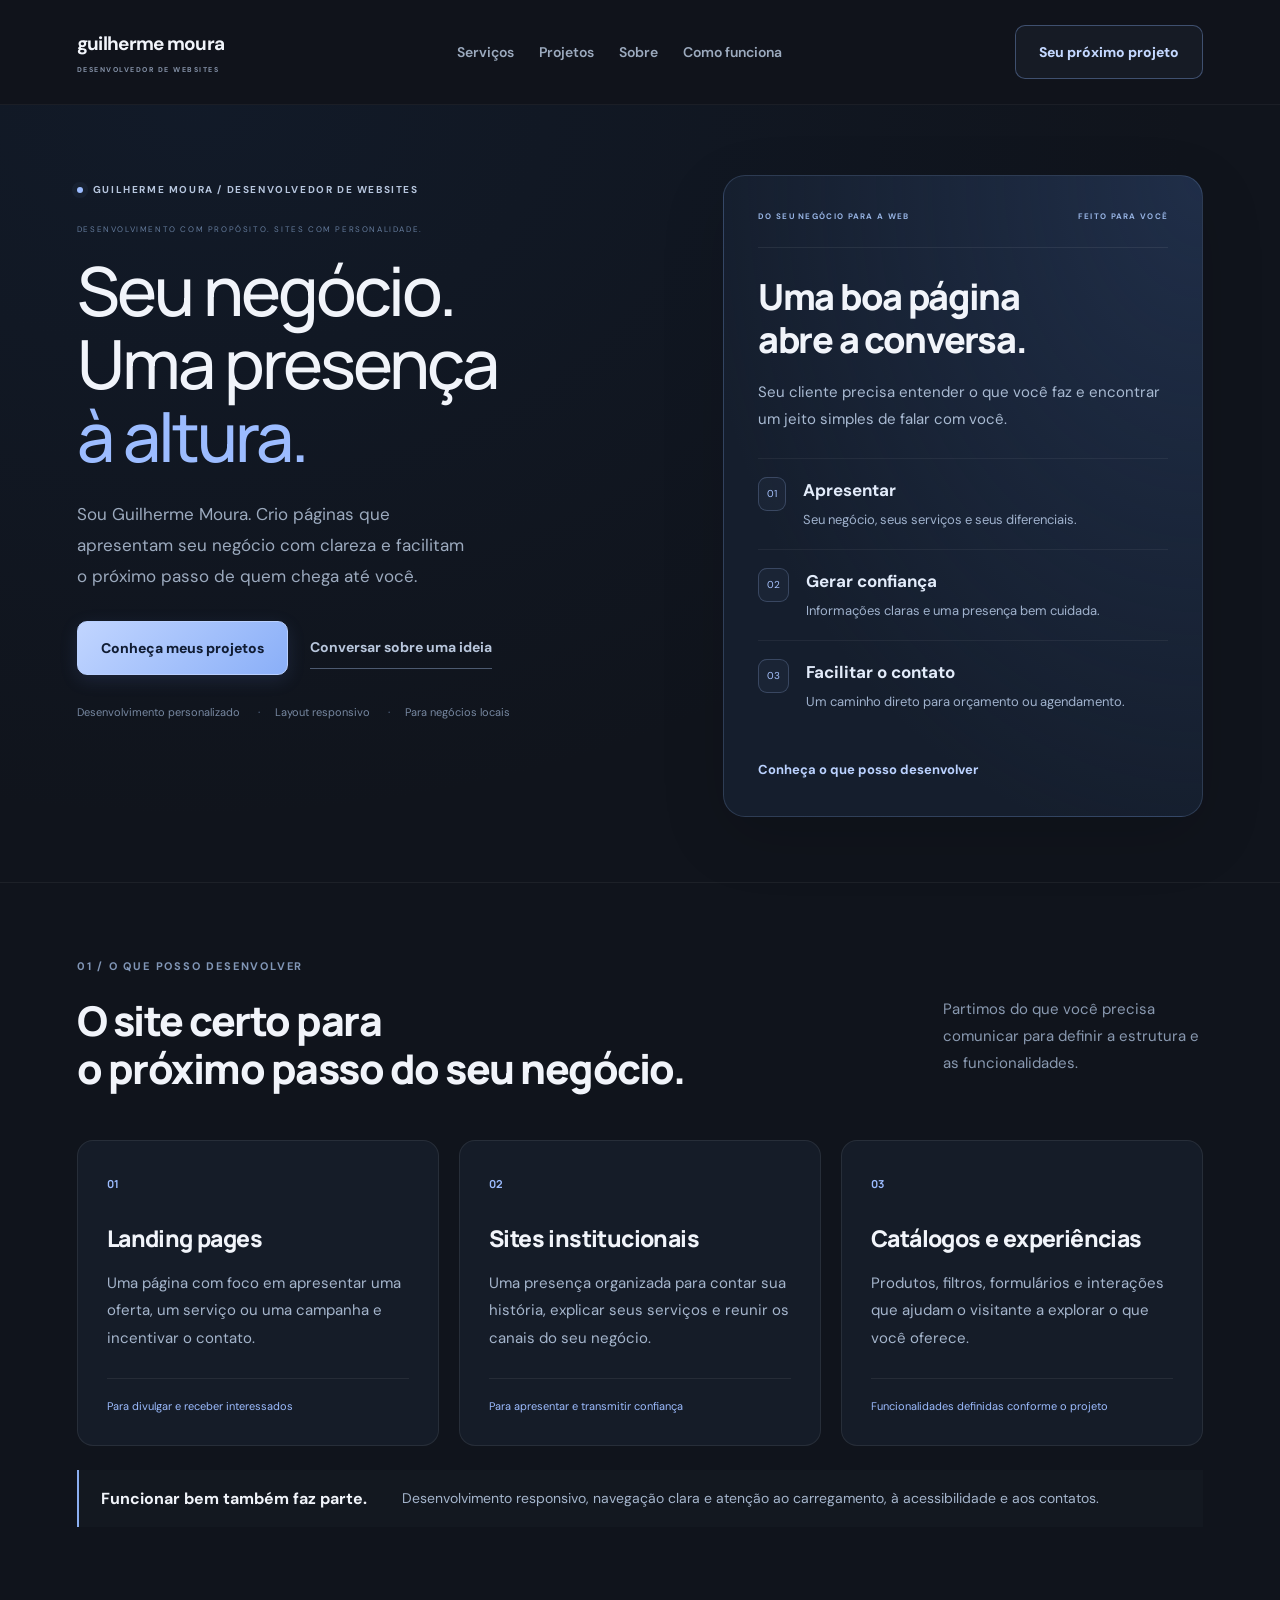
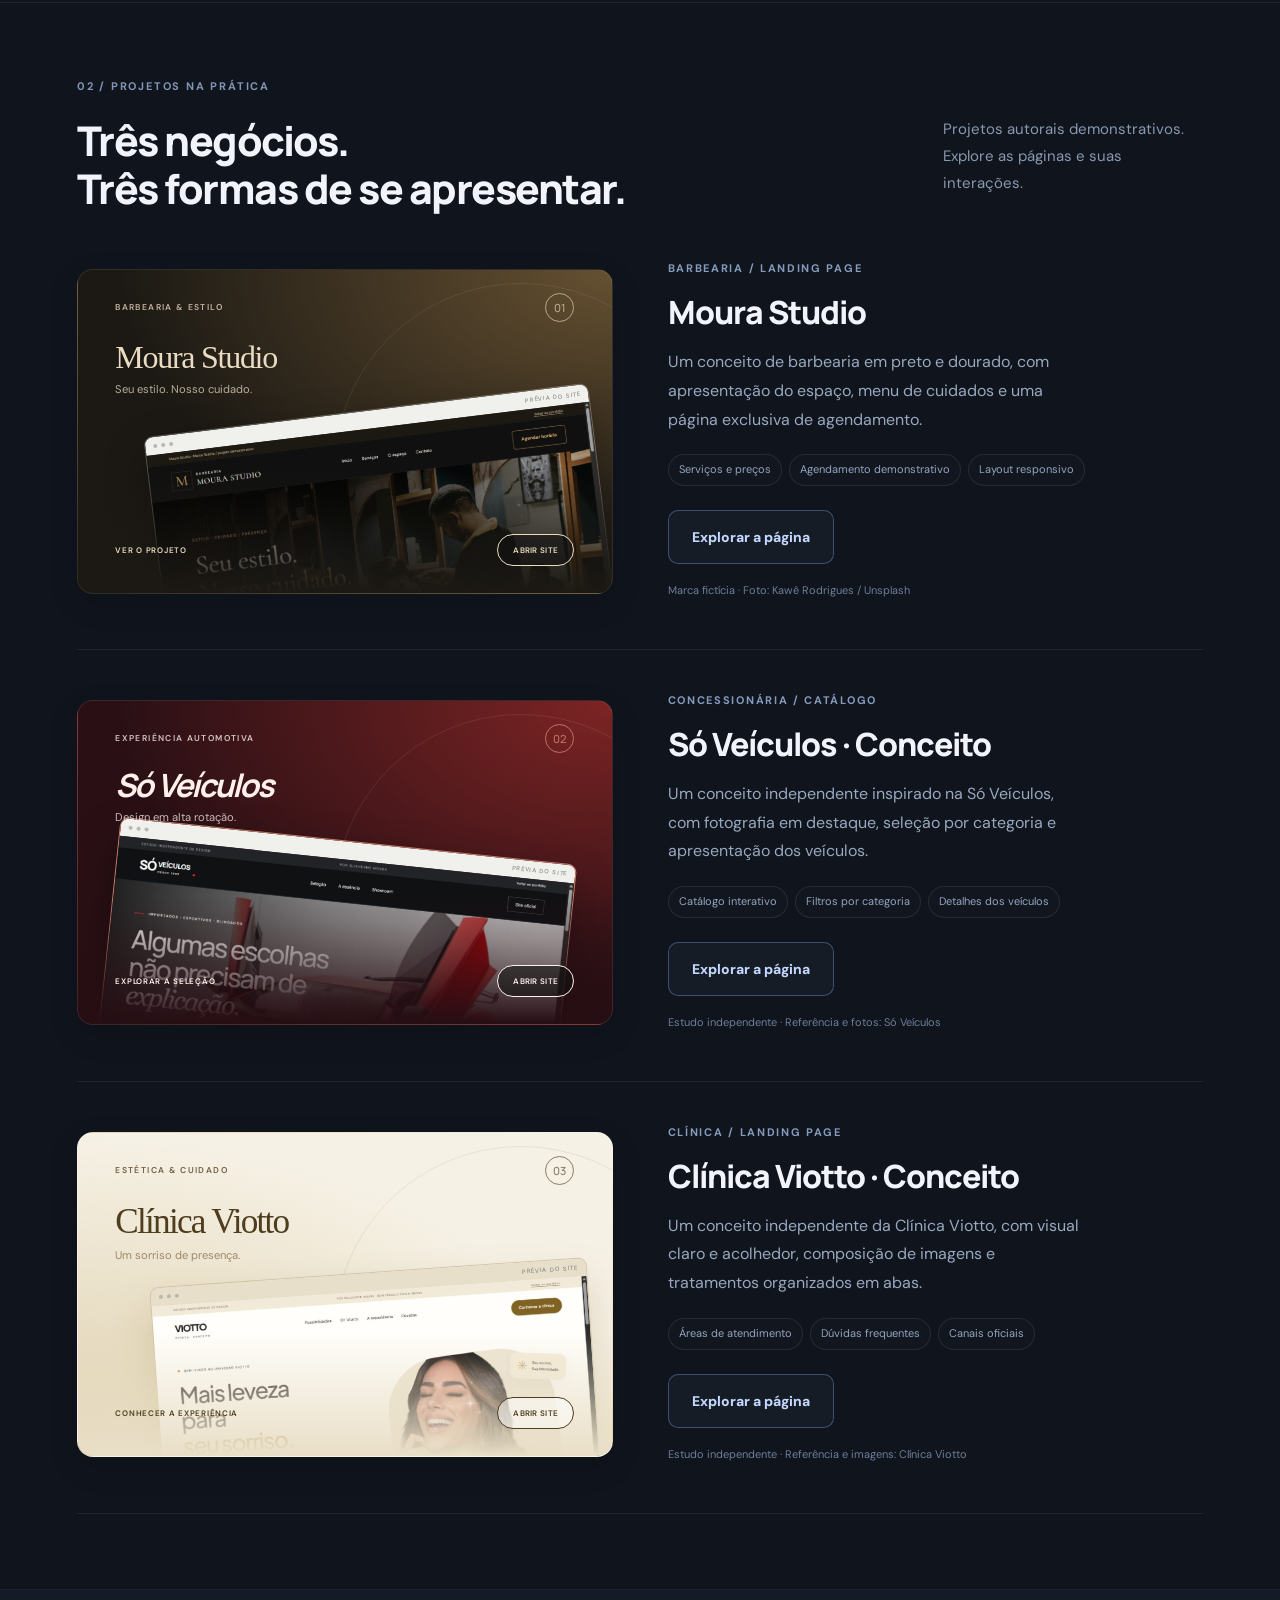
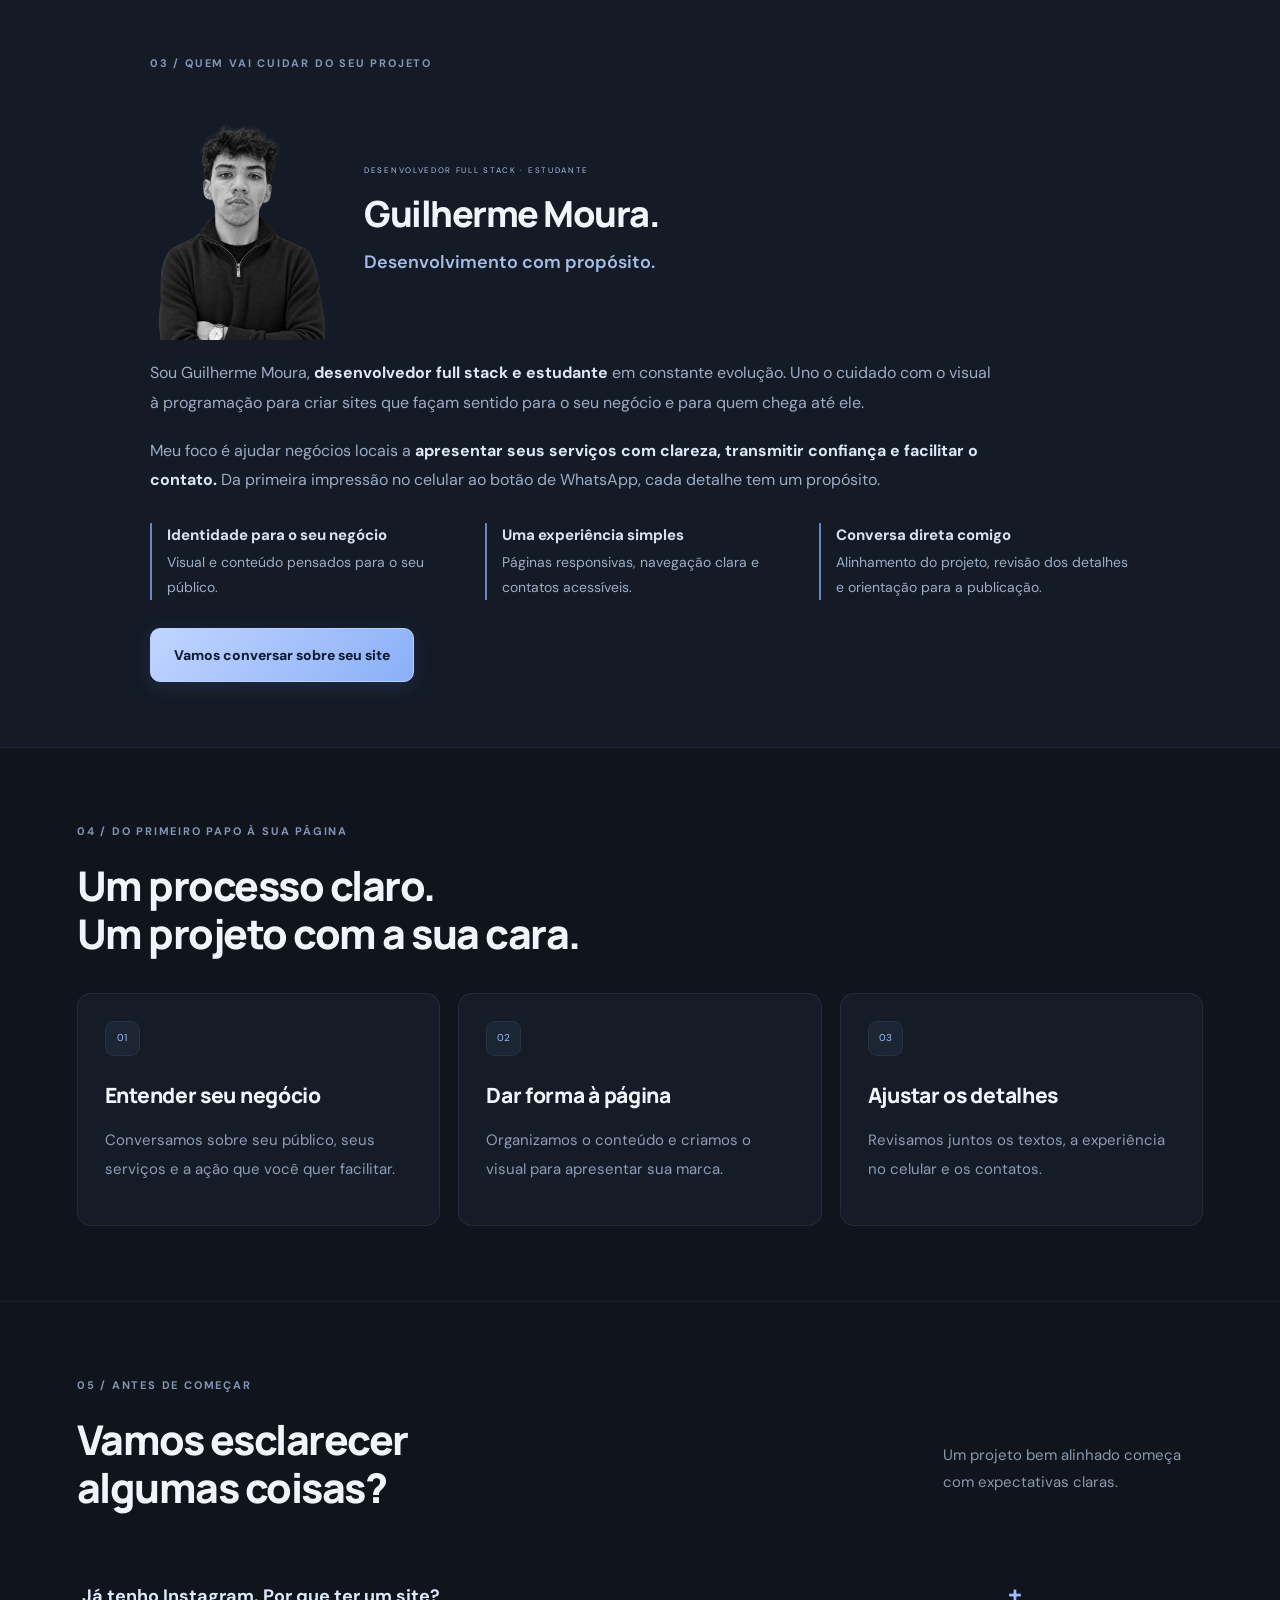
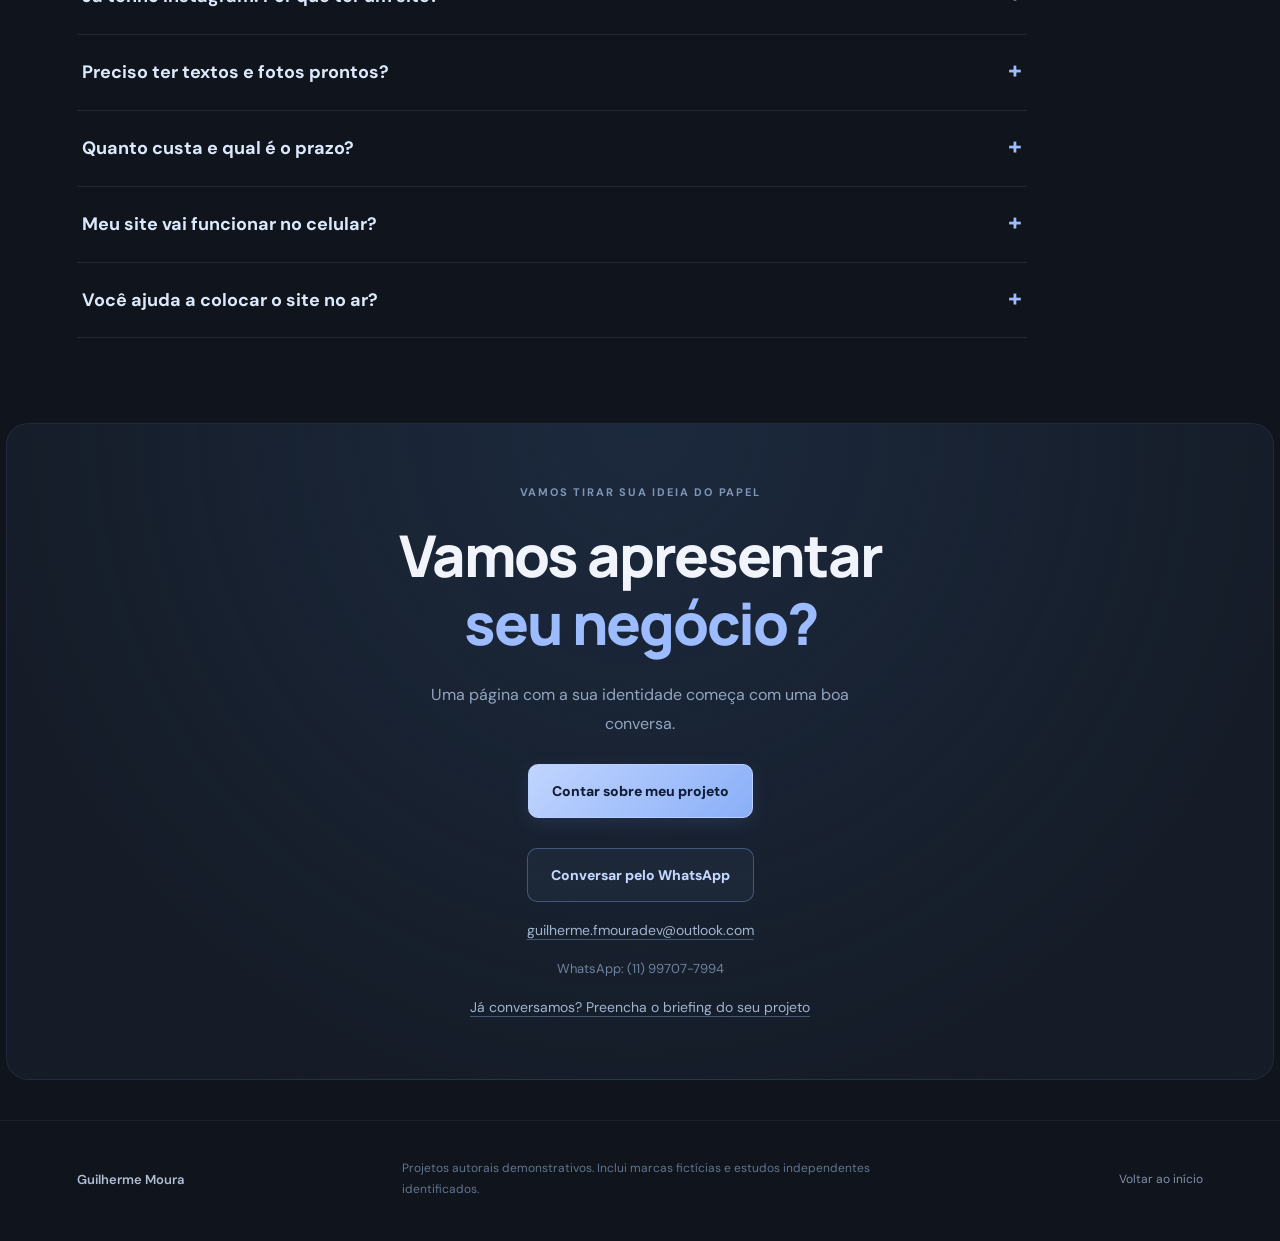
==== commit c5dfee14: "Amplia retrato e centraliza apresentação" ====
--- a/index.html
+++ b/index.html
@@ -1,4 +1,4 @@
-<!doctype html><html lang="pt-BR"><head><meta charset="utf-8"><meta name="viewport" content="width=device-width,initial-scale=1"><title>Guilherme Moura | Landing pages para negócios locais</title><meta name="description" content="Guilherme Moura cria landing pages para negócios locais. Conheça projetos de sites responsivos e converse sobre a presença digital da sua empresa."><meta name="theme-color" content="#10141c"><meta property="og:title" content="Guilherme Moura — Desenvolvedor de Websites"><meta property="og:description" content="Sites para apresentar seu negócio com clareza, personalidade e uma boa experiência no celular."><meta property="og:type" content="website"><link rel="preconnect" href="https://fonts.googleapis.com"><link rel="preconnect" href="https://fonts.gstatic.com" crossorigin><link href="https://fonts.googleapis.com/css2?family=DM+Sans:wght@400;500;600;700&family=Manrope:wght@400;500;600;700;800&display=swap" rel="stylesheet"><link rel="stylesheet" href="style.css?v=20"><link rel="icon" href="favicon.svg"></head><body><header><a class="brand" href="#inicio">guilherme moura<span>DESENVOLVEDOR DE WEBSITES</span></a><nav aria-label="Menu"><a href="#servicos">Serviços</a><a href="#projetos">Projetos</a><a href="#sobre">Sobre</a><a href="#processo">Como funciona</a></nav><a class="button outline" href="#contato">Seu próximo projeto</a></header><main><section class="hero" id="inicio"><div class="intro"><p class="eyebrow">GUILHERME MOURA / DESENVOLVEDOR DE WEBSITES</p><div class="intro-label">DESENVOLVIMENTO COM PROPÓSITO. SITES COM PERSONALIDADE.</div><h1>Seu negócio.<br>Uma presença<br><em>à altura.</em></h1><p>Sou Guilherme Moura. Crio páginas que apresentam seu negócio com clareza e facilitam o próximo passo de quem chega até você.</p><div class="hero-ctas"><a class="button" href="#projetos">Conheça meus projetos</a><a class="hero-chat" href="https://wa.me/5511997077994?text=Ol%C3%A1%2C%20Guilherme!%20Quero%20conversar%20sobre%20uma%20landing%20page." target="_blank" rel="noopener">Conversar sobre uma ideia</a></div><div class="intro-tags"><span>Desenvolvimento personalizado</span><span>Layout responsivo</span><span>Para negócios locais</span></div></div><aside class="site-plan" aria-label="Como seu site ajuda seu negócio"><div class="plan-top"><span>DO SEU NEGÓCIO PARA A WEB</span><span>FEITO PARA VOCÊ</span></div><h2>Uma boa página<br>abre a conversa.</h2><p>Seu cliente precisa entender o que você faz e encontrar um jeito simples de falar com você.</p><div class="plan-flow"><div><span>01</span><div><strong>Apresentar</strong><p>Seu negócio, seus serviços e seus diferenciais.</p></div></div><div><span>02</span><div><strong>Gerar confiança</strong><p>Informações claras e uma presença bem cuidada.</p></div></div><div><span>03</span><div><strong>Facilitar o contato</strong><p>Um caminho direto para orçamento ou agendamento.</p></div></div></div><a href="#servicos" class="plan-link">Conheça o que posso desenvolver</a></aside></section><section class="section services" id="servicos"><div class="section-heading"><div><p class="eyebrow">01 / O QUE POSSO DESENVOLVER</p><h2>O site certo para<br>o próximo passo do seu negócio.</h2></div><p>Partimos do que você precisa comunicar para definir a estrutura e as funcionalidades.</p></div><div class="service-grid"><article><span class="service-index">01</span><h3>Landing pages</h3><p>Uma página com foco em apresentar uma oferta, um serviço ou uma campanha e incentivar o contato.</p><small>Para divulgar e receber interessados</small></article><article><span class="service-index">02</span><h3>Sites institucionais</h3><p>Uma presença organizada para contar sua história, explicar seus serviços e reunir os canais do seu negócio.</p><small>Para apresentar e transmitir confiança</small></article><article><span class="service-index">03</span><h3>Catálogos e experiências</h3><p>Produtos, filtros, formulários e interações que ajudam o visitante a explorar o que você oferece.</p><small>Funcionalidades definidas conforme o projeto</small></article></div><div class="service-note"><strong>Funcionar bem também faz parte.</strong><p>Desenvolvimento responsivo, navegação clara e atenção ao carregamento, à acessibilidade e aos contatos.</p></div></section><section class="section projects" id="projetos"><div class="section-heading"><div><p class="eyebrow">02 / PROJETOS NA PRÁTICA</p><h2>Três negócios.<br>Três formas de se apresentar.</h2></div><p>Projetos autorais demonstrativos.<br>Explore as páginas e suas interações.</p></div><article class="project"><a class="project-art cover cover-studio" href="barbearia.html?v=20" aria-label="Explorar projeto Moura Studio"><section class="cover-inner" aria-hidden="true"><div class="cover-topline"><span class="cover-label">BARBEARIA & ESTILO</span><span class="cover-number">01</span></div><div class="cover-heading"><strong class="cover-title">Moura Studio</strong><p class="cover-pitch">Seu estilo. Nosso cuidado.</p></div><div class="cover-orbit"></div><div class="cover-screen"><div class="cover-browser"><i></i><i></i><i></i><span>PRÉVIA DO SITE</span></div><img src="cover-studio-v20.jpg" alt="" loading="eager" decoding="async" width="1265" height="712"></div><div class="cover-foot"><span class="cover-action">VER O PROJETO</span><span class="cover-view">ABRIR SITE</span></div></section></a><div class="project-copy"><p class="eyebrow">BARBEARIA / LANDING PAGE</p><h3>Moura Studio</h3><p>Um conceito de barbearia em preto e dourado, com apresentação do espaço, menu de cuidados e uma página exclusiva de agendamento.</p><div class="tags"><span>Serviços e preços</span><span>Agendamento demonstrativo</span><span>Layout responsivo</span></div><a class="button outline" href="barbearia.html?v=20">Explorar a página</a><small>Marca fictícia · Foto: Kawê Rodrigues / Unsplash</small></div></article><article class="project"><a class="project-art cover cover-auto" href="concessionaria.html?v=6" aria-label="Explorar projeto Só Veículos"><section class="cover-inner" aria-hidden="true"><div class="cover-topline"><span class="cover-label">EXPERIÊNCIA AUTOMOTIVA</span><span class="cover-number">02</span></div><div class="cover-heading"><strong class="cover-title">Só Veículos</strong><p class="cover-pitch">Design em alta rotação.</p></div><div class="cover-orbit"></div><div class="cover-screen"><div class="cover-browser"><i></i><i></i><i></i><span>PRÉVIA DO SITE</span></div><img src="cover-soveiculos.jpg" alt="" loading="eager" decoding="async" width="1265" height="712"></div><div class="cover-foot"><span class="cover-action">EXPLORAR A SELEÇÃO</span><span class="cover-view">ABRIR SITE</span></div></section></a><div class="project-copy"><p class="eyebrow">CONCESSIONÁRIA / CATÁLOGO</p><h3>Só Veículos · Conceito</h3><p>Um conceito independente inspirado na Só Veículos, com fotografia em destaque, seleção por categoria e apresentação dos veículos.</p><div class="tags"><span>Catálogo interativo</span><span>Filtros por categoria</span><span>Detalhes dos veículos</span></div><a class="button outline" href="concessionaria.html">Explorar a página</a><small>Estudo independente · Referência e fotos: Só Veículos</small></div></article><article class="project"><a class="project-art cover cover-viotto" href="clinica.html?v=9" aria-label="Explorar projeto Clínica Viotto"><section class="cover-inner" aria-hidden="true"><div class="cover-topline"><span class="cover-label">ESTÉTICA & CUIDADO</span><span class="cover-number">03</span></div><div class="cover-heading"><strong class="cover-title">Clínica Viotto</strong><p class="cover-pitch">Um sorriso de presença.</p></div><div class="cover-orbit"></div><div class="cover-screen"><div class="cover-browser"><i></i><i></i><i></i><span>PRÉVIA DO SITE</span></div><img src="cover-viotto.jpg" alt="" loading="eager" decoding="async" width="1265" height="712"></div><div class="cover-foot"><span class="cover-action">CONHECER A EXPERIÊNCIA</span><span class="cover-view">ABRIR SITE</span></div></section></a><div class="project-copy"><p class="eyebrow">CLÍNICA / LANDING PAGE</p><h3>Clínica Viotto · Conceito</h3><p>Um conceito independente da Clínica Viotto, com visual claro e acolhedor, composição de imagens e tratamentos organizados em abas.</p><div class="tags"><span>Áreas de atendimento</span><span>Dúvidas frequentes</span><span>Canais oficiais</span></div><a class="button outline" href="clinica.html?v=9">Explorar a página</a><small>Estudo independente · Referência e imagens: Clínica Viotto</small></div></article></section><section class="about section" id="sobre"><p class="eyebrow">03 / QUEM VAI CUIDAR DO SEU PROJETO</p><div class="about-profile"><figure class="about-photo"><img src="guilherme-recorte-v2.png" alt="Retrato de Guilherme Moura, desenvolvedor full stack" width="800" height="1200" loading="lazy" decoding="async"></figure><div class="about-story"><span class="about-caption">DESENVOLVEDOR FULL STACK · ESTUDANTE</span><h2>Guilherme Moura.</h2><p class="about-tagline">Desenvolvimento com propósito.</p><p>Sou Guilherme Moura, <strong>desenvolvedor full stack e estudante</strong> em constante evolução. Uno o cuidado com o visual à programação para criar sites que façam sentido para o seu negócio e para quem chega até ele.</p><p>Meu foco é ajudar negócios locais a <strong>apresentar seus serviços com clareza, transmitir confiança e facilitar o contato.</strong> Da primeira impressão no celular ao botão de WhatsApp, cada detalhe tem um propósito.</p><ul class="about-benefits"><li><strong>Identidade para o seu negócio</strong><span>Visual e conteúdo pensados para o seu público.</span></li><li><strong>Uma experiência simples</strong><span>Páginas responsivas, navegação clara e contatos acessíveis.</span></li><li><strong>Conversa direta comigo</strong><span>Alinhamento do projeto, revisão dos detalhes e orientação para a publicação.</span></li></ul><a class="button" href="https://wa.me/5511997077994?text=Ol%C3%A1%2C%20Guilherme!%20Quero%20conversar%20sobre%20meu%20site." target="_blank" rel="noopener">Vamos conversar sobre seu site</a></div></div></section><section class="section" id="processo"><p class="eyebrow">04 / DO PRIMEIRO PAPO À SUA PÁGINA</p><h2>Um processo claro.<br>Um projeto com a sua cara.</h2><div class="process"><article><span>01</span><h3>Entender seu negócio</h3><p>Conversamos sobre seu público, seus serviços e a ação que você quer facilitar.</p></article><article><span>02</span><h3>Dar forma à página</h3><p>Organizamos o conteúdo e criamos o visual para apresentar sua marca.</p></article><article><span>03</span><h3>Ajustar os detalhes</h3><p>Revisamos juntos os textos, a experiência no celular e os contatos.</p></article></div></section><section class="section portfolio-faq" id="duvidas"><div class="section-heading"><div><p class="eyebrow">05 / ANTES DE COMEÇAR</p><h2>Vamos esclarecer<br>algumas coisas?</h2></div><p>Um projeto bem alinhado começa com expectativas claras.</p></div><div class="faq-list"><details><summary>Já tenho Instagram. Por que ter um site?</summary><p>O site reúne serviços, informações e contatos em um endereço próprio. Ele pode complementar seu perfil e dar mais contexto a quem chega por uma indicação, busca ou anúncio.</p></details><details><summary>Preciso ter textos e fotos prontos?</summary><p>Você pode começar com os materiais que já tem. No briefing, alinhamos o que falta e o que será necessário para apresentar seu negócio. Fotos, textos e identidade visual entram nessa conversa.</p></details><details><summary>Quanto custa e qual é o prazo?</summary><p>Depende da estrutura, das funcionalidades e dos materiais disponíveis. Depois de entender sua necessidade, combinamos escopo, valor, prazo e revisões antes de começar.</p></details><details><summary>Meu site vai funcionar no celular?</summary><p>O layout é desenvolvido para se adaptar ao celular e ao computador, com atenção à leitura, à navegação e aos botões de contato.</p></details><details><summary>Você ajuda a colocar o site no ar?</summary><p>Sim. A publicação e a conexão do domínio são alinhadas no projeto. Custos de domínio, hospedagem e eventual manutenção são definidos na proposta.</p></details></div></section><section class="contact" id="contato"><p class="eyebrow">VAMOS TIRAR SUA IDEIA DO PAPEL</p><h2>Vamos apresentar<br><em>seu negócio?</em></h2><p>Uma página com a sua identidade começa com uma boa conversa.</p><button class="button" id="open-brief">Contar sobre meu projeto</button><div class="contact-links"><a class="button outline" href="https://wa.me/5511997077994?text=Ol%C3%A1%2C%20Guilherme!%20Quero%20conversar%20sobre%20uma%20landing%20page." target="_blank" rel="noopener">Conversar pelo WhatsApp</a><a href="mailto:guilherme.fmouradev@outlook.com">guilherme.fmouradev@outlook.com</a><span>WhatsApp: (11) 99707-7994</span><a href="briefing.html">Já conversamos? Preencha o briefing do seu projeto</a></div></section></main><footer><span>Guilherme Moura</span><p>Projetos autorais demonstrativos. Inclui marcas fictícias e estudos independentes identificados.</p><a href="#inicio">Voltar ao início</a></footer><dialog id="brief"><form id="brief-form"><div class="modal-head"><h2>Conte sua ideia.</h2><button type="button" id="close" aria-label="Fechar">×</button></div><p>Monte seu resumo e escolha como enviar. A mensagem só será enviada quando você confirmar no WhatsApp ou no e-mail.</p><label for="business">Seu negócio</label><input id="business" placeholder="Ex.: barbearia, clínica, restaurante" required maxlength="100"><label for="objective">Objetivo da página</label><select id="objective"><option>Receber pedidos de agendamento</option><option>Apresentar serviços</option><option>Mostrar produtos</option><option>Receber pedidos de orçamento</option></select><label for="message">Detalhes que você quer incluir</label><textarea id="message" rows="3" maxlength="1000" placeholder="Serviços, cores, referências..."></textarea><button class="button" type="submit">Gerar meu resumo</button><div id="brief-result" hidden><label for="summary">Seu resumo — selecione e copie para guardar</label><textarea id="summary" rows="6" readonly></textarea><p role="status">Resumo pronto. Escolha onde abrir a mensagem e confirme o envio por lá.</p><div class="brief-actions"><a id="send-whatsapp" class="button" target="_blank" rel="noopener">Abrir no WhatsApp</a><a id="send-email" class="button outline">Abrir no e-mail</a></div></div></form></dialog><script src="script.js?v=9" defer></script></body></html>
+<!doctype html><html lang="pt-BR"><head><meta charset="utf-8"><meta name="viewport" content="width=device-width,initial-scale=1"><title>Guilherme Moura | Landing pages para negócios locais</title><meta name="description" content="Guilherme Moura cria landing pages para negócios locais. Conheça projetos de sites responsivos e converse sobre a presença digital da sua empresa."><meta name="theme-color" content="#10141c"><meta property="og:title" content="Guilherme Moura — Desenvolvedor de Websites"><meta property="og:description" content="Sites para apresentar seu negócio com clareza, personalidade e uma boa experiência no celular."><meta property="og:type" content="website"><link rel="preconnect" href="https://fonts.googleapis.com"><link rel="preconnect" href="https://fonts.gstatic.com" crossorigin><link href="https://fonts.googleapis.com/css2?family=DM+Sans:wght@400;500;600;700&family=Manrope:wght@400;500;600;700;800&display=swap" rel="stylesheet"><link rel="stylesheet" href="style.css?v=21"><link rel="icon" href="favicon.svg"></head><body><header><a class="brand" href="#inicio">guilherme moura<span>DESENVOLVEDOR DE WEBSITES</span></a><nav aria-label="Menu"><a href="#servicos">Serviços</a><a href="#projetos">Projetos</a><a href="#sobre">Sobre</a><a href="#processo">Como funciona</a></nav><a class="button outline" href="#contato">Seu próximo projeto</a></header><main><section class="hero" id="inicio"><div class="intro"><p class="eyebrow">GUILHERME MOURA / DESENVOLVEDOR DE WEBSITES</p><div class="intro-label">DESENVOLVIMENTO COM PROPÓSITO. SITES COM PERSONALIDADE.</div><h1>Seu negócio.<br>Uma presença<br><em>à altura.</em></h1><p>Sou Guilherme Moura. Crio páginas que apresentam seu negócio com clareza e facilitam o próximo passo de quem chega até você.</p><div class="hero-ctas"><a class="button" href="#projetos">Conheça meus projetos</a><a class="hero-chat" href="https://wa.me/5511997077994?text=Ol%C3%A1%2C%20Guilherme!%20Quero%20conversar%20sobre%20uma%20landing%20page." target="_blank" rel="noopener">Conversar sobre uma ideia</a></div><div class="intro-tags"><span>Desenvolvimento personalizado</span><span>Layout responsivo</span><span>Para negócios locais</span></div></div><aside class="site-plan" aria-label="Como seu site ajuda seu negócio"><div class="plan-top"><span>DO SEU NEGÓCIO PARA A WEB</span><span>FEITO PARA VOCÊ</span></div><h2>Uma boa página<br>abre a conversa.</h2><p>Seu cliente precisa entender o que você faz e encontrar um jeito simples de falar com você.</p><div class="plan-flow"><div><span>01</span><div><strong>Apresentar</strong><p>Seu negócio, seus serviços e seus diferenciais.</p></div></div><div><span>02</span><div><strong>Gerar confiança</strong><p>Informações claras e uma presença bem cuidada.</p></div></div><div><span>03</span><div><strong>Facilitar o contato</strong><p>Um caminho direto para orçamento ou agendamento.</p></div></div></div><a href="#servicos" class="plan-link">Conheça o que posso desenvolver</a></aside></section><section class="section services" id="servicos"><div class="section-heading"><div><p class="eyebrow">01 / O QUE POSSO DESENVOLVER</p><h2>O site certo para<br>o próximo passo do seu negócio.</h2></div><p>Partimos do que você precisa comunicar para definir a estrutura e as funcionalidades.</p></div><div class="service-grid"><article><span class="service-index">01</span><h3>Landing pages</h3><p>Uma página com foco em apresentar uma oferta, um serviço ou uma campanha e incentivar o contato.</p><small>Para divulgar e receber interessados</small></article><article><span class="service-index">02</span><h3>Sites institucionais</h3><p>Uma presença organizada para contar sua história, explicar seus serviços e reunir os canais do seu negócio.</p><small>Para apresentar e transmitir confiança</small></article><article><span class="service-index">03</span><h3>Catálogos e experiências</h3><p>Produtos, filtros, formulários e interações que ajudam o visitante a explorar o que você oferece.</p><small>Funcionalidades definidas conforme o projeto</small></article></div><div class="service-note"><strong>Funcionar bem também faz parte.</strong><p>Desenvolvimento responsivo, navegação clara e atenção ao carregamento, à acessibilidade e aos contatos.</p></div></section><section class="section projects" id="projetos"><div class="section-heading"><div><p class="eyebrow">02 / PROJETOS NA PRÁTICA</p><h2>Três negócios.<br>Três formas de se apresentar.</h2></div><p>Projetos autorais demonstrativos.<br>Explore as páginas e suas interações.</p></div><article class="project"><a class="project-art cover cover-studio" href="barbearia.html?v=20" aria-label="Explorar projeto Moura Studio"><section class="cover-inner" aria-hidden="true"><div class="cover-topline"><span class="cover-label">BARBEARIA & ESTILO</span><span class="cover-number">01</span></div><div class="cover-heading"><strong class="cover-title">Moura Studio</strong><p class="cover-pitch">Seu estilo. Nosso cuidado.</p></div><div class="cover-orbit"></div><div class="cover-screen"><div class="cover-browser"><i></i><i></i><i></i><span>PRÉVIA DO SITE</span></div><img src="cover-studio-v20.jpg" alt="" loading="eager" decoding="async" width="1265" height="712"></div><div class="cover-foot"><span class="cover-action">VER O PROJETO</span><span class="cover-view">ABRIR SITE</span></div></section></a><div class="project-copy"><p class="eyebrow">BARBEARIA / LANDING PAGE</p><h3>Moura Studio</h3><p>Um conceito de barbearia em preto e dourado, com apresentação do espaço, menu de cuidados e uma página exclusiva de agendamento.</p><div class="tags"><span>Serviços e preços</span><span>Agendamento demonstrativo</span><span>Layout responsivo</span></div><a class="button outline" href="barbearia.html?v=20">Explorar a página</a><small>Marca fictícia · Foto: Kawê Rodrigues / Unsplash</small></div></article><article class="project"><a class="project-art cover cover-auto" href="concessionaria.html?v=6" aria-label="Explorar projeto Só Veículos"><section class="cover-inner" aria-hidden="true"><div class="cover-topline"><span class="cover-label">EXPERIÊNCIA AUTOMOTIVA</span><span class="cover-number">02</span></div><div class="cover-heading"><strong class="cover-title">Só Veículos</strong><p class="cover-pitch">Design em alta rotação.</p></div><div class="cover-orbit"></div><div class="cover-screen"><div class="cover-browser"><i></i><i></i><i></i><span>PRÉVIA DO SITE</span></div><img src="cover-soveiculos.jpg" alt="" loading="eager" decoding="async" width="1265" height="712"></div><div class="cover-foot"><span class="cover-action">EXPLORAR A SELEÇÃO</span><span class="cover-view">ABRIR SITE</span></div></section></a><div class="project-copy"><p class="eyebrow">CONCESSIONÁRIA / CATÁLOGO</p><h3>Só Veículos · Conceito</h3><p>Um conceito independente inspirado na Só Veículos, com fotografia em destaque, seleção por categoria e apresentação dos veículos.</p><div class="tags"><span>Catálogo interativo</span><span>Filtros por categoria</span><span>Detalhes dos veículos</span></div><a class="button outline" href="concessionaria.html">Explorar a página</a><small>Estudo independente · Referência e fotos: Só Veículos</small></div></article><article class="project"><a class="project-art cover cover-viotto" href="clinica.html?v=9" aria-label="Explorar projeto Clínica Viotto"><section class="cover-inner" aria-hidden="true"><div class="cover-topline"><span class="cover-label">ESTÉTICA & CUIDADO</span><span class="cover-number">03</span></div><div class="cover-heading"><strong class="cover-title">Clínica Viotto</strong><p class="cover-pitch">Um sorriso de presença.</p></div><div class="cover-orbit"></div><div class="cover-screen"><div class="cover-browser"><i></i><i></i><i></i><span>PRÉVIA DO SITE</span></div><img src="cover-viotto.jpg" alt="" loading="eager" decoding="async" width="1265" height="712"></div><div class="cover-foot"><span class="cover-action">CONHECER A EXPERIÊNCIA</span><span class="cover-view">ABRIR SITE</span></div></section></a><div class="project-copy"><p class="eyebrow">CLÍNICA / LANDING PAGE</p><h3>Clínica Viotto · Conceito</h3><p>Um conceito independente da Clínica Viotto, com visual claro e acolhedor, composição de imagens e tratamentos organizados em abas.</p><div class="tags"><span>Áreas de atendimento</span><span>Dúvidas frequentes</span><span>Canais oficiais</span></div><a class="button outline" href="clinica.html?v=9">Explorar a página</a><small>Estudo independente · Referência e imagens: Clínica Viotto</small></div></article></section><section class="about section" id="sobre"><p class="eyebrow">03 / QUEM VAI CUIDAR DO SEU PROJETO</p><div class="about-profile"><figure class="about-photo"><img src="guilherme-recorte-v2.png" alt="Retrato de Guilherme Moura, desenvolvedor full stack" width="800" height="1200" loading="lazy" decoding="async"></figure><div class="about-story"><div class="about-identity"><span class="about-caption">DESENVOLVEDOR FULL STACK · ESTUDANTE</span><h2>Guilherme Moura.</h2><p class="about-tagline">Desenvolvimento com propósito.</p></div><p>Sou Guilherme Moura, <strong>desenvolvedor full stack e estudante</strong> em constante evolução. Uno o cuidado com o visual à programação para criar sites que façam sentido para o seu negócio e para quem chega até ele.</p><p>Meu foco é ajudar negócios locais a <strong>apresentar seus serviços com clareza, transmitir confiança e facilitar o contato.</strong> Da primeira impressão no celular ao botão de WhatsApp, cada detalhe tem um propósito.</p><ul class="about-benefits"><li><strong>Identidade para o seu negócio</strong><span>Visual e conteúdo pensados para o seu público.</span></li><li><strong>Uma experiência simples</strong><span>Páginas responsivas, navegação clara e contatos acessíveis.</span></li><li><strong>Conversa direta comigo</strong><span>Alinhamento do projeto, revisão dos detalhes e orientação para a publicação.</span></li></ul><a class="button" href="https://wa.me/5511997077994?text=Ol%C3%A1%2C%20Guilherme!%20Quero%20conversar%20sobre%20meu%20site." target="_blank" rel="noopener">Vamos conversar sobre seu site</a></div></div></section><section class="section" id="processo"><p class="eyebrow">04 / DO PRIMEIRO PAPO À SUA PÁGINA</p><h2>Um processo claro.<br>Um projeto com a sua cara.</h2><div class="process"><article><span>01</span><h3>Entender seu negócio</h3><p>Conversamos sobre seu público, seus serviços e a ação que você quer facilitar.</p></article><article><span>02</span><h3>Dar forma à página</h3><p>Organizamos o conteúdo e criamos o visual para apresentar sua marca.</p></article><article><span>03</span><h3>Ajustar os detalhes</h3><p>Revisamos juntos os textos, a experiência no celular e os contatos.</p></article></div></section><section class="section portfolio-faq" id="duvidas"><div class="section-heading"><div><p class="eyebrow">05 / ANTES DE COMEÇAR</p><h2>Vamos esclarecer<br>algumas coisas?</h2></div><p>Um projeto bem alinhado começa com expectativas claras.</p></div><div class="faq-list"><details><summary>Já tenho Instagram. Por que ter um site?</summary><p>O site reúne serviços, informações e contatos em um endereço próprio. Ele pode complementar seu perfil e dar mais contexto a quem chega por uma indicação, busca ou anúncio.</p></details><details><summary>Preciso ter textos e fotos prontos?</summary><p>Você pode começar com os materiais que já tem. No briefing, alinhamos o que falta e o que será necessário para apresentar seu negócio. Fotos, textos e identidade visual entram nessa conversa.</p></details><details><summary>Quanto custa e qual é o prazo?</summary><p>Depende da estrutura, das funcionalidades e dos materiais disponíveis. Depois de entender sua necessidade, combinamos escopo, valor, prazo e revisões antes de começar.</p></details><details><summary>Meu site vai funcionar no celular?</summary><p>O layout é desenvolvido para se adaptar ao celular e ao computador, com atenção à leitura, à navegação e aos botões de contato.</p></details><details><summary>Você ajuda a colocar o site no ar?</summary><p>Sim. A publicação e a conexão do domínio são alinhadas no projeto. Custos de domínio, hospedagem e eventual manutenção são definidos na proposta.</p></details></div></section><section class="contact" id="contato"><p class="eyebrow">VAMOS TIRAR SUA IDEIA DO PAPEL</p><h2>Vamos apresentar<br><em>seu negócio?</em></h2><p>Uma página com a sua identidade começa com uma boa conversa.</p><button class="button" id="open-brief">Contar sobre meu projeto</button><div class="contact-links"><a class="button outline" href="https://wa.me/5511997077994?text=Ol%C3%A1%2C%20Guilherme!%20Quero%20conversar%20sobre%20uma%20landing%20page." target="_blank" rel="noopener">Conversar pelo WhatsApp</a><a href="mailto:guilherme.fmouradev@outlook.com">guilherme.fmouradev@outlook.com</a><span>WhatsApp: (11) 99707-7994</span><a href="briefing.html">Já conversamos? Preencha o briefing do seu projeto</a></div></section></main><footer><span>Guilherme Moura</span><p>Projetos autorais demonstrativos. Inclui marcas fictícias e estudos independentes identificados.</p><a href="#inicio">Voltar ao início</a></footer><dialog id="brief"><form id="brief-form"><div class="modal-head"><h2>Conte sua ideia.</h2><button type="button" id="close" aria-label="Fechar">×</button></div><p>Monte seu resumo e escolha como enviar. A mensagem só será enviada quando você confirmar no WhatsApp ou no e-mail.</p><label for="business">Seu negócio</label><input id="business" placeholder="Ex.: barbearia, clínica, restaurante" required maxlength="100"><label for="objective">Objetivo da página</label><select id="objective"><option>Receber pedidos de agendamento</option><option>Apresentar serviços</option><option>Mostrar produtos</option><option>Receber pedidos de orçamento</option></select><label for="message">Detalhes que você quer incluir</label><textarea id="message" rows="3" maxlength="1000" placeholder="Serviços, cores, referências..."></textarea><button class="button" type="submit">Gerar meu resumo</button><div id="brief-result" hidden><label for="summary">Seu resumo — selecione e copie para guardar</label><textarea id="summary" rows="6" readonly></textarea><p role="status">Resumo pronto. Escolha onde abrir a mensagem e confirme o envio por lá.</p><div class="brief-actions"><a id="send-whatsapp" class="button" target="_blank" rel="noopener">Abrir no WhatsApp</a><a id="send-email" class="button outline">Abrir no e-mail</a></div></div></form></dialog><script src="script.js?v=9" defer></script></body></html>
 
 
 
--- a/style.css
+++ b/style.css
@@ -40,3 +40,6 @@
 .brand span{font-size:7px;letter-spacing:1.5px}header nav{gap:25px}.site-plan{padding:34px;border:1px solid #8eaee533;border-radius:22px;background:radial-gradient(ellipse at 100% 0,#2b406777,transparent 75%),#151e2d;box-shadow:0 20px 65px #0002}.plan-top{display:flex;justify-content:space-between;gap:15px;font-size:8px;font-weight:700;letter-spacing:1.3px;color:#97b4e4;padding-bottom:24px;border-bottom:1px solid #ffffff12}.site-plan h2{font-size:36px;line-height:1.2;letter-spacing:-1.3px;margin:27px 0 17px}.site-plan>p{font-size:15px;line-height:1.8;color:#a9bad2}.plan-flow{margin:25px 0}.plan-flow>div{display:flex;gap:17px;align-items:flex-start;padding:18px 0;border-top:1px solid #ffffff0e}.plan-flow>div>span{font-size:10px;color:#a7c3ff;border:1px solid #a7c3ff38;border-radius:9px;padding:8px;background:#9cbcff0a}.plan-flow strong{font-size:17px;color:#e2ebfa}.plan-flow p{font-size:13px;line-height:1.7;color:#a0b2cd;margin:5px 0 0}.plan-link{font-size:13px;font-weight:700;color:#bbd2ff;text-underline-offset:6px}.services{border-top:1px solid #ffffff0e}.service-grid{display:grid;grid-template-columns:repeat(3,minmax(0,1fr));gap:20px}.service-grid article{padding:29px;border:1px solid #ffffff14;border-radius:16px;background:#151c28}.service-index{color:#9cbcff;font:700 11px Manrope,sans-serif}.service-grid h3{font-size:23px;line-height:1.3;margin:28px 0 16px;letter-spacing:-.6px}.service-grid p{font-size:15px;line-height:1.85;color:#a5b5cc}.service-grid small{display:block;font-size:11px;line-height:1.7;color:#9cbcff;border-top:1px solid #ffffff12;padding-top:18px;margin-top:25px}.service-note{display:flex;gap:35px;align-items:center;margin-top:24px;border-left:2px solid #8baff1;padding:16px 22px;background:#9cbcff05}.service-note strong{font-size:16px;min-width:220px}.service-note p{font-size:14px;line-height:1.8;color:#a5b5cc;margin:0}.portfolio-faq{border-top:1px solid #ffffff0e}.faq-list{max-width:950px}.faq-list details{border-bottom:1px solid #ffffff16;padding:0 5px}.faq-list summary{padding:23px 0;cursor:pointer;font-size:18px;font-weight:700;color:#dce8fb;list-style:none;display:flex;justify-content:space-between;gap:25px}.faq-list summary::-webkit-details-marker{display:none}.faq-list summary::after{content:'+';color:#9cbcff;font-size:24px;line-height:1}.faq-list details[open] summary::after{content:'−'}.faq-list p{font-size:16px;line-height:1.9;color:#a5b5cc;max-width:800px;margin:0 0 24px}.faq-list summary:focus-visible{outline:2px solid #a7c3ff;outline-offset:4px}@media(max-width:1000px){.service-grid{gap:13px}.service-grid article{padding:23px}.site-plan{padding:27px}}@media(max-width:700px){header nav{gap:12px;font-size:12px;flex-wrap:wrap}.brand span{font-size:6px;letter-spacing:1px}.site-plan{margin-top:35px;padding:25px}.site-plan h2{font-size:32px}.plan-top{font-size:7px}.service-grid{grid-template-columns:1fr;gap:15px}.service-grid article{padding:26px}.service-grid h3{margin-top:18px}.service-note{display:block;padding:18px}.service-note p{margin-top:12px}.faq-list summary{font-size:17px;line-height:1.6}.faq-list p{font-size:15px}.services .section-heading h2{font-size:31px}}
 
 .cover-studio{background:radial-gradient(ellipse at 100% 0,#655031,transparent 65%),#1c1914;color:#eadbc2}.cover-studio .cover-title{font-family:Georgia,serif;text-transform:none;font-weight:500;letter-spacing:-.04em}.cover-studio .cover-foot{background:linear-gradient(transparent,#1c1914)}
+
+/* Portrait and identity share a centered row */
+.about .about-profile{grid-template-columns:180px minmax(0,1fr);column-gap:34px}.about-photo{width:180px;max-width:180px}.about-photo img{width:180px;height:240px}.about-identity{grid-column:2;grid-row:1;align-self:center;display:flex;flex-direction:column;gap:14px;min-width:0}.about-story .about-identity .about-caption{padding:0;margin:0}.about-story .about-identity h2{margin:0;font-size:36px;line-height:1.2}.about .about-story .about-identity .about-tagline{margin:0;font-size:18px;line-height:1.5}@media(max-width:700px){.about .about-profile{grid-template-columns:130px minmax(0,1fr);column-gap:19px}.about-photo{width:130px;max-width:130px}.about-photo img{width:130px;height:174px}.about-identity{gap:10px}.about-story .about-identity h2{font-size:25px}.about .about-story .about-identity .about-tagline{font-size:13px}.about-story .about-identity .about-caption{font-size:7px;line-height:1.8}}@media(max-width:370px){.about .about-profile{grid-template-columns:112px minmax(0,1fr);column-gap:15px}.about-photo,.about-photo img{width:112px}.about-photo img{height:150px}.about-story .about-identity h2{font-size:22px}}
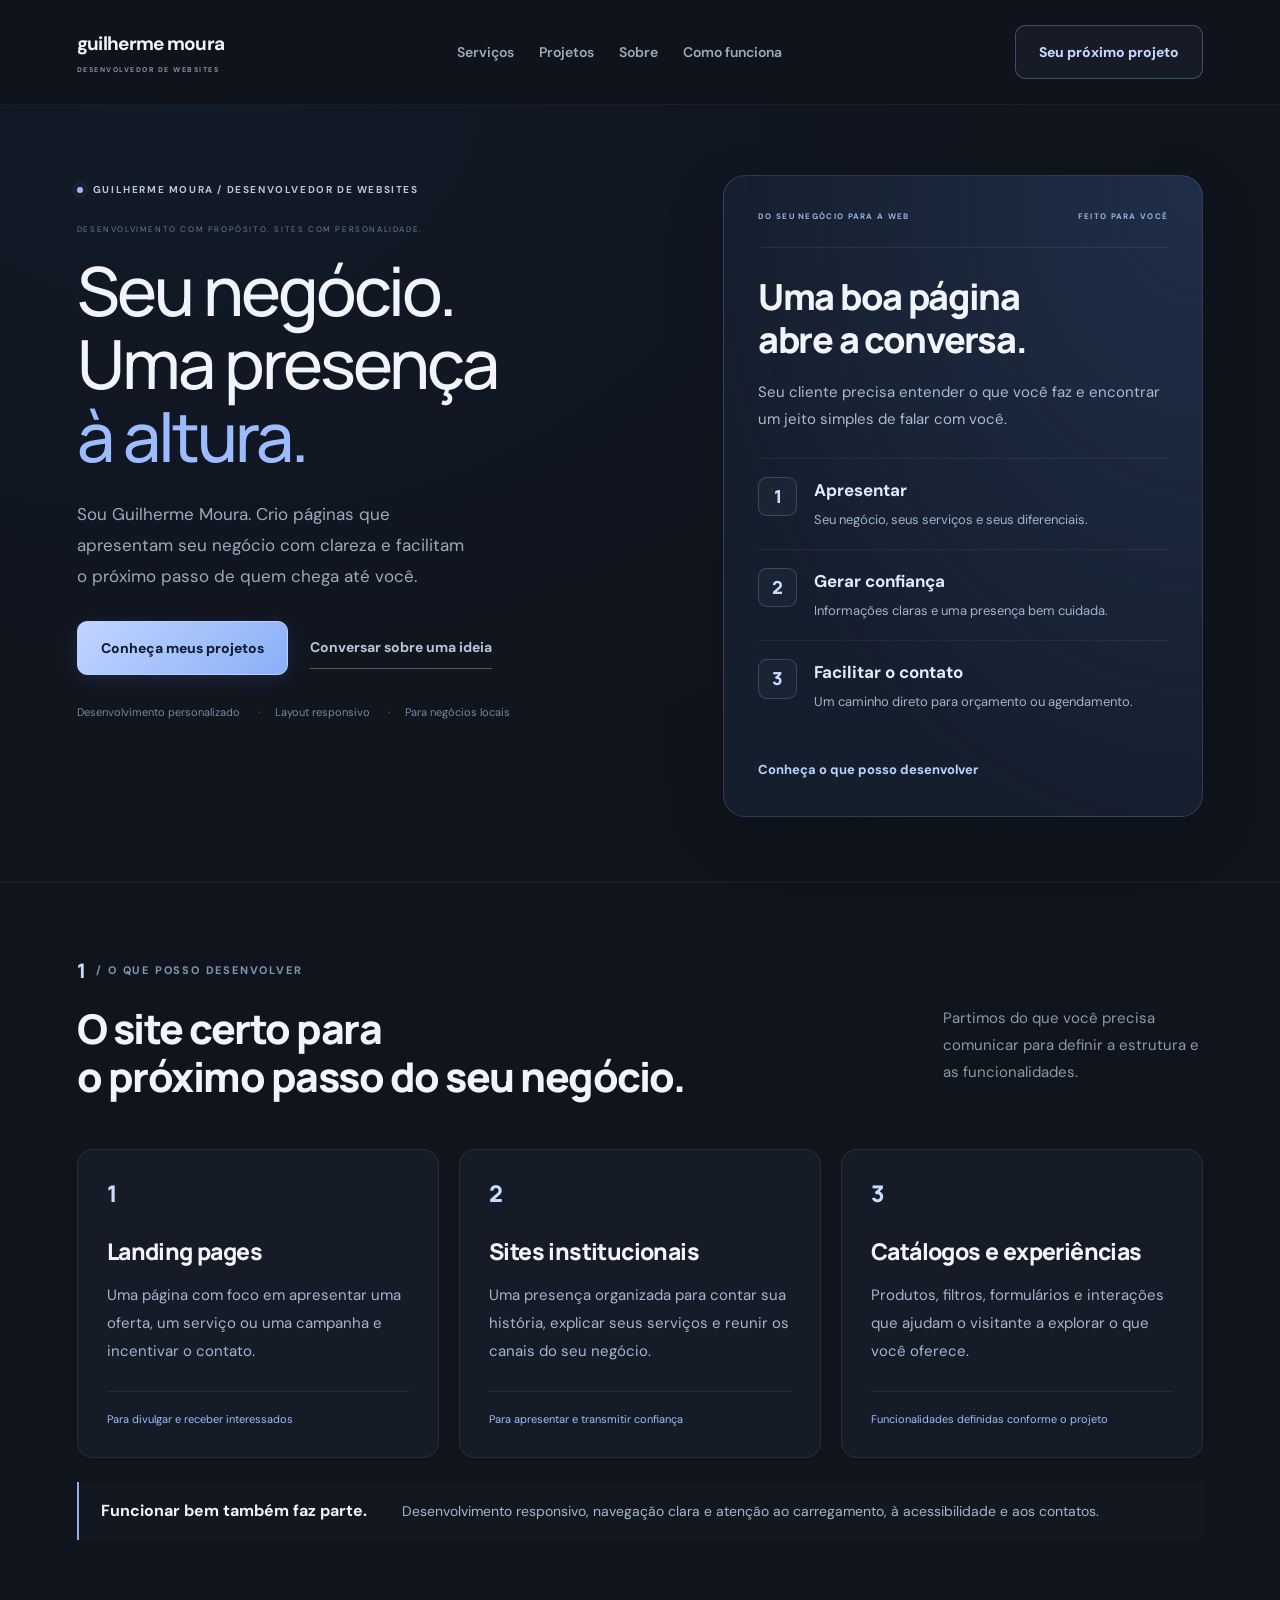
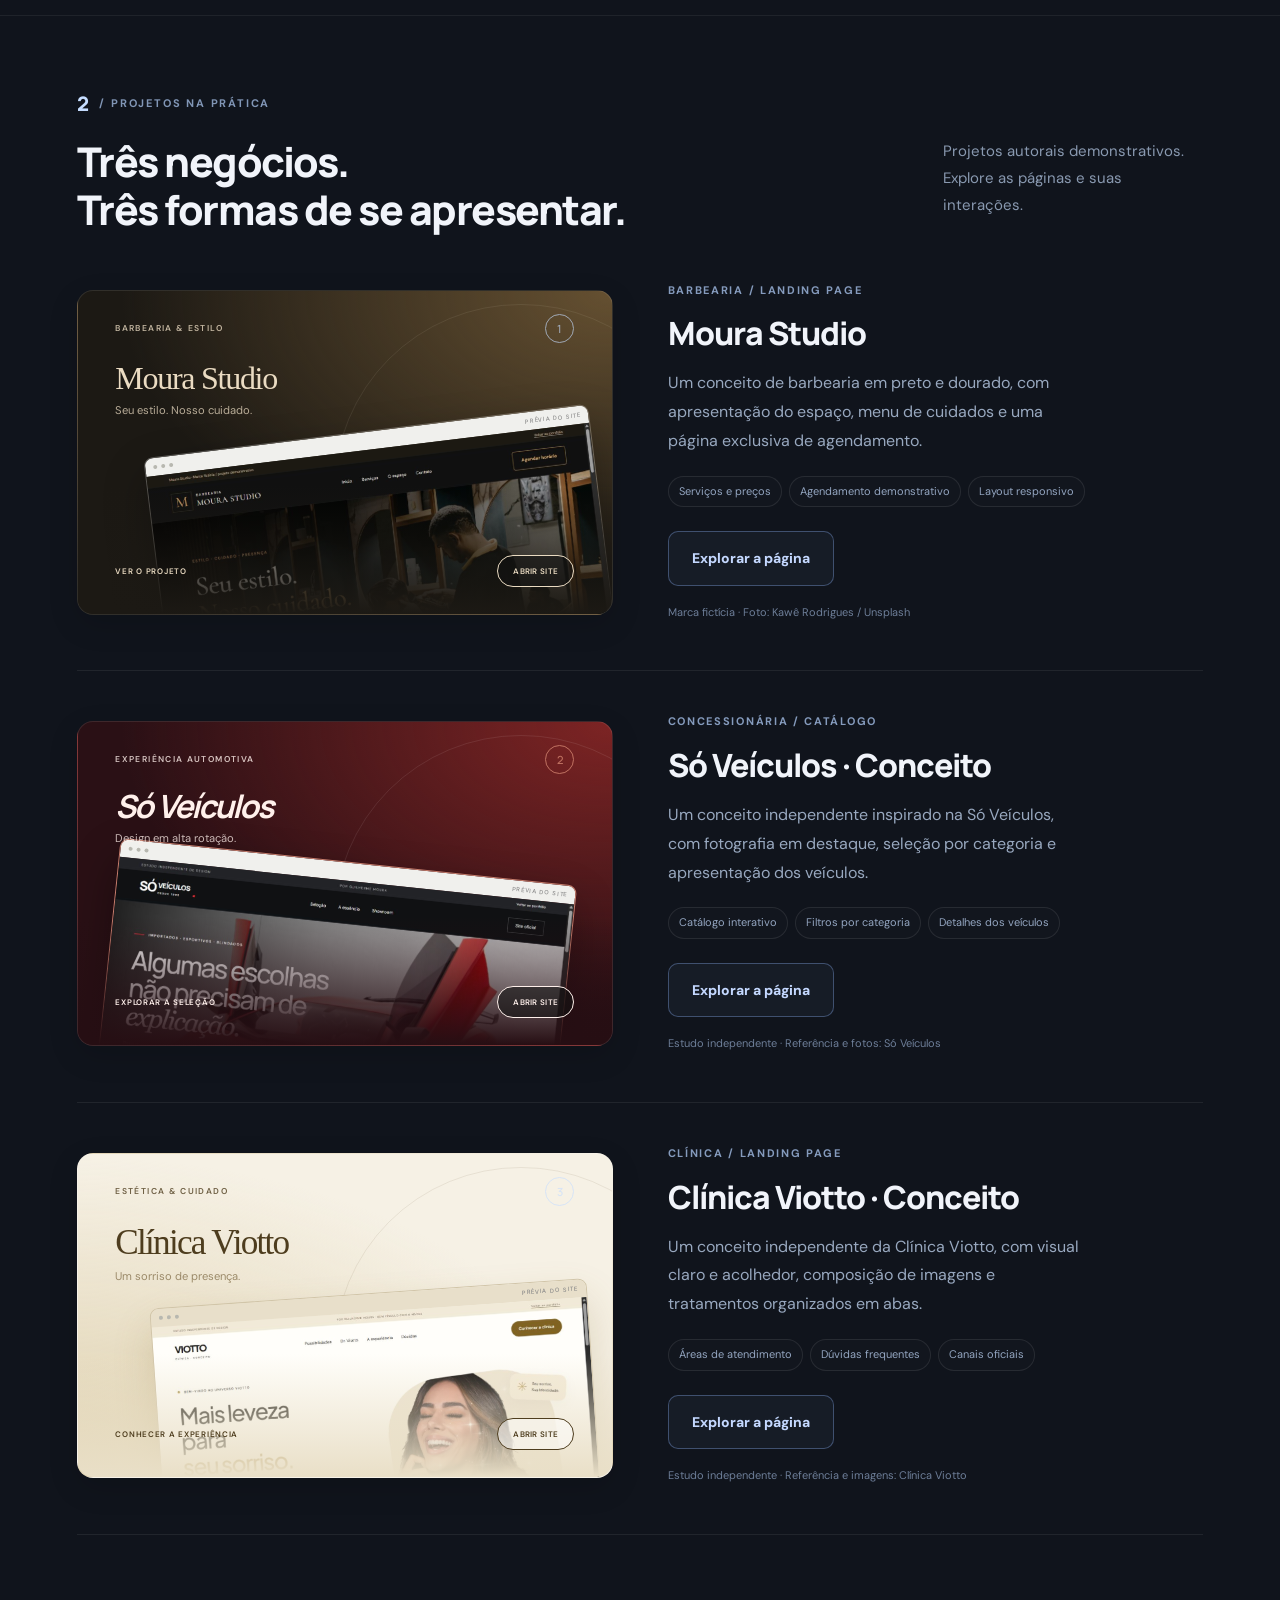
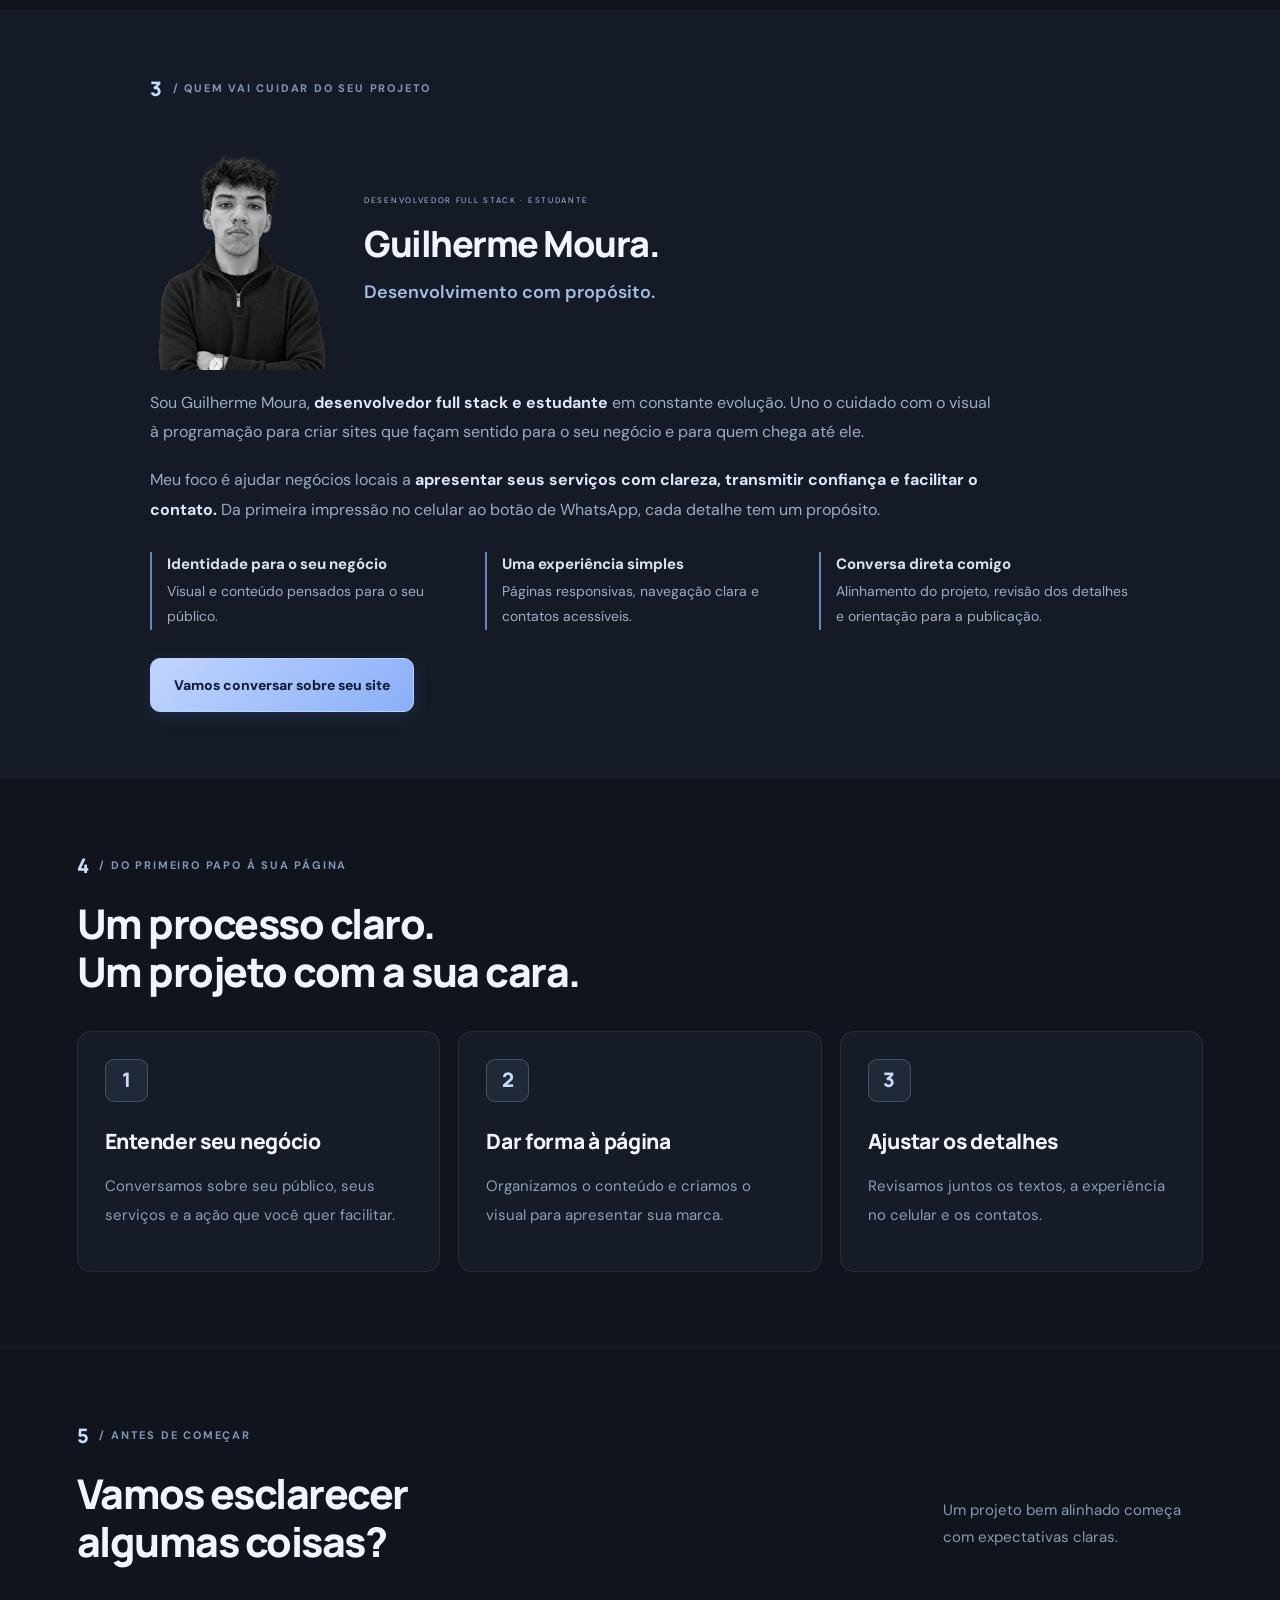
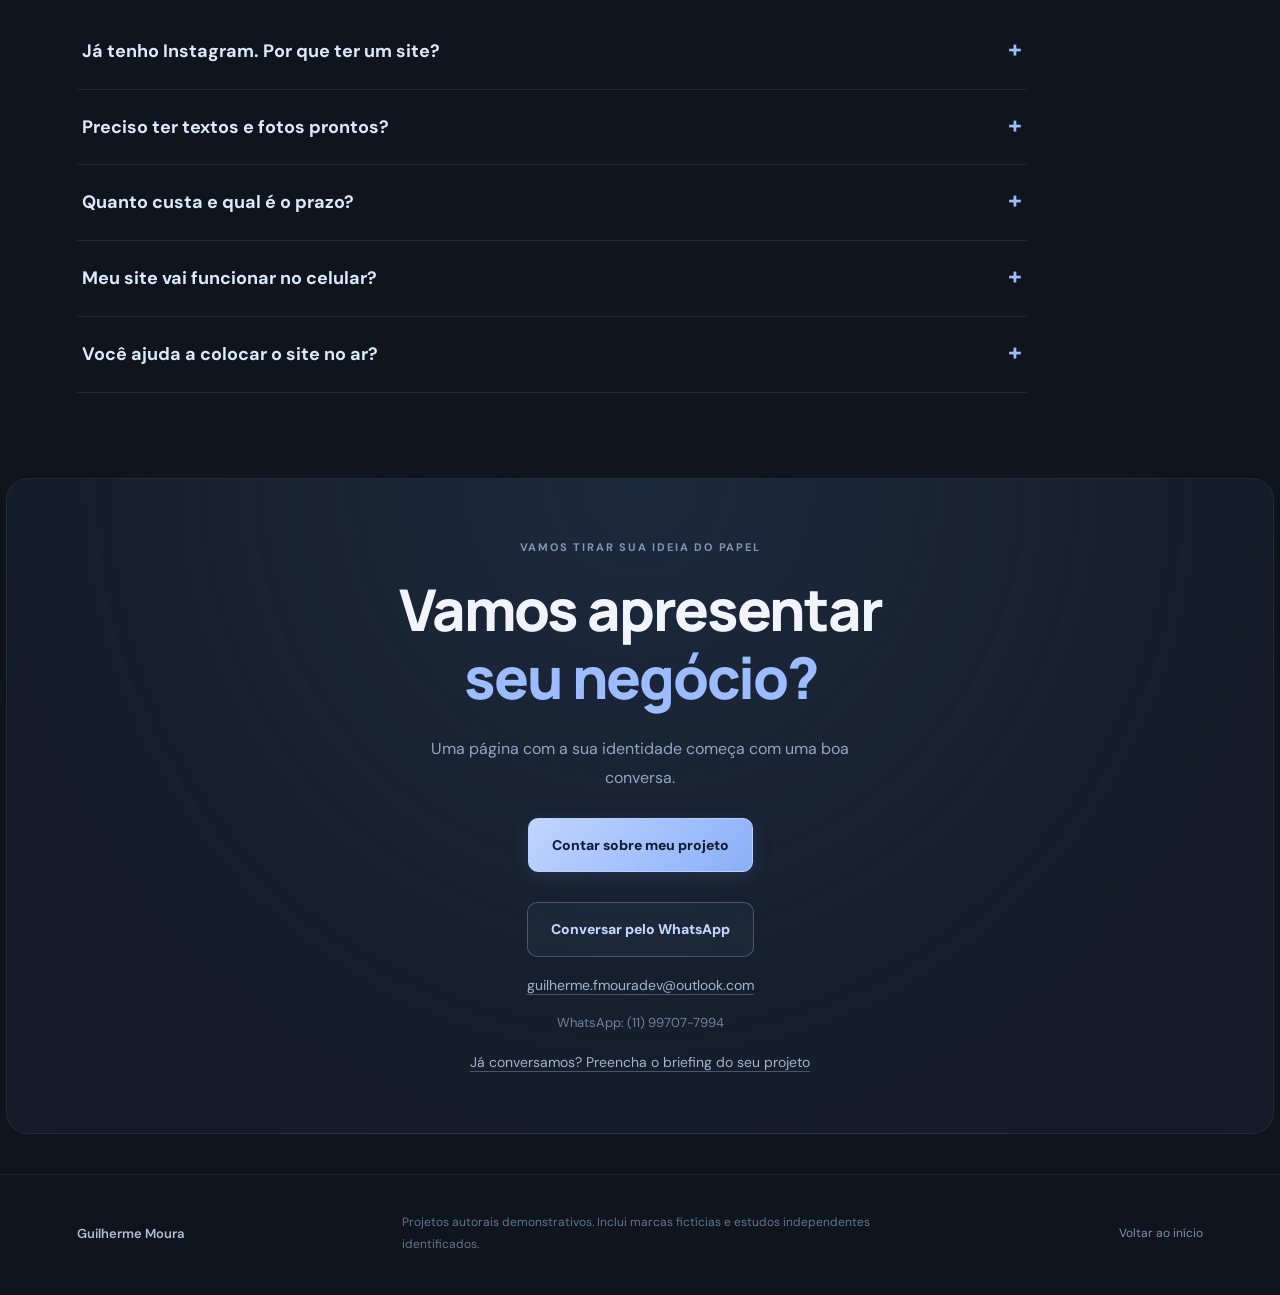
==== commit 6bce39bd: "Destaca números e remove zeros à esquerda" ====
--- a/index.html
+++ b/index.html
@@ -1,4 +1,4 @@
-<!doctype html><html lang="pt-BR"><head><meta charset="utf-8"><meta name="viewport" content="width=device-width,initial-scale=1"><title>Guilherme Moura | Landing pages para negócios locais</title><meta name="description" content="Guilherme Moura cria landing pages para negócios locais. Conheça projetos de sites responsivos e converse sobre a presença digital da sua empresa."><meta name="theme-color" content="#10141c"><meta property="og:title" content="Guilherme Moura — Desenvolvedor de Websites"><meta property="og:description" content="Sites para apresentar seu negócio com clareza, personalidade e uma boa experiência no celular."><meta property="og:type" content="website"><link rel="preconnect" href="https://fonts.googleapis.com"><link rel="preconnect" href="https://fonts.gstatic.com" crossorigin><link href="https://fonts.googleapis.com/css2?family=DM+Sans:wght@400;500;600;700&family=Manrope:wght@400;500;600;700;800&display=swap" rel="stylesheet"><link rel="stylesheet" href="style.css?v=21"><link rel="icon" href="favicon.svg"></head><body><header><a class="brand" href="#inicio">guilherme moura<span>DESENVOLVEDOR DE WEBSITES</span></a><nav aria-label="Menu"><a href="#servicos">Serviços</a><a href="#projetos">Projetos</a><a href="#sobre">Sobre</a><a href="#processo">Como funciona</a></nav><a class="button outline" href="#contato">Seu próximo projeto</a></header><main><section class="hero" id="inicio"><div class="intro"><p class="eyebrow">GUILHERME MOURA / DESENVOLVEDOR DE WEBSITES</p><div class="intro-label">DESENVOLVIMENTO COM PROPÓSITO. SITES COM PERSONALIDADE.</div><h1>Seu negócio.<br>Uma presença<br><em>à altura.</em></h1><p>Sou Guilherme Moura. Crio páginas que apresentam seu negócio com clareza e facilitam o próximo passo de quem chega até você.</p><div class="hero-ctas"><a class="button" href="#projetos">Conheça meus projetos</a><a class="hero-chat" href="https://wa.me/5511997077994?text=Ol%C3%A1%2C%20Guilherme!%20Quero%20conversar%20sobre%20uma%20landing%20page." target="_blank" rel="noopener">Conversar sobre uma ideia</a></div><div class="intro-tags"><span>Desenvolvimento personalizado</span><span>Layout responsivo</span><span>Para negócios locais</span></div></div><aside class="site-plan" aria-label="Como seu site ajuda seu negócio"><div class="plan-top"><span>DO SEU NEGÓCIO PARA A WEB</span><span>FEITO PARA VOCÊ</span></div><h2>Uma boa página<br>abre a conversa.</h2><p>Seu cliente precisa entender o que você faz e encontrar um jeito simples de falar com você.</p><div class="plan-flow"><div><span>01</span><div><strong>Apresentar</strong><p>Seu negócio, seus serviços e seus diferenciais.</p></div></div><div><span>02</span><div><strong>Gerar confiança</strong><p>Informações claras e uma presença bem cuidada.</p></div></div><div><span>03</span><div><strong>Facilitar o contato</strong><p>Um caminho direto para orçamento ou agendamento.</p></div></div></div><a href="#servicos" class="plan-link">Conheça o que posso desenvolver</a></aside></section><section class="section services" id="servicos"><div class="section-heading"><div><p class="eyebrow">01 / O QUE POSSO DESENVOLVER</p><h2>O site certo para<br>o próximo passo do seu negócio.</h2></div><p>Partimos do que você precisa comunicar para definir a estrutura e as funcionalidades.</p></div><div class="service-grid"><article><span class="service-index">01</span><h3>Landing pages</h3><p>Uma página com foco em apresentar uma oferta, um serviço ou uma campanha e incentivar o contato.</p><small>Para divulgar e receber interessados</small></article><article><span class="service-index">02</span><h3>Sites institucionais</h3><p>Uma presença organizada para contar sua história, explicar seus serviços e reunir os canais do seu negócio.</p><small>Para apresentar e transmitir confiança</small></article><article><span class="service-index">03</span><h3>Catálogos e experiências</h3><p>Produtos, filtros, formulários e interações que ajudam o visitante a explorar o que você oferece.</p><small>Funcionalidades definidas conforme o projeto</small></article></div><div class="service-note"><strong>Funcionar bem também faz parte.</strong><p>Desenvolvimento responsivo, navegação clara e atenção ao carregamento, à acessibilidade e aos contatos.</p></div></section><section class="section projects" id="projetos"><div class="section-heading"><div><p class="eyebrow">02 / PROJETOS NA PRÁTICA</p><h2>Três negócios.<br>Três formas de se apresentar.</h2></div><p>Projetos autorais demonstrativos.<br>Explore as páginas e suas interações.</p></div><article class="project"><a class="project-art cover cover-studio" href="barbearia.html?v=20" aria-label="Explorar projeto Moura Studio"><section class="cover-inner" aria-hidden="true"><div class="cover-topline"><span class="cover-label">BARBEARIA & ESTILO</span><span class="cover-number">01</span></div><div class="cover-heading"><strong class="cover-title">Moura Studio</strong><p class="cover-pitch">Seu estilo. Nosso cuidado.</p></div><div class="cover-orbit"></div><div class="cover-screen"><div class="cover-browser"><i></i><i></i><i></i><span>PRÉVIA DO SITE</span></div><img src="cover-studio-v20.jpg" alt="" loading="eager" decoding="async" width="1265" height="712"></div><div class="cover-foot"><span class="cover-action">VER O PROJETO</span><span class="cover-view">ABRIR SITE</span></div></section></a><div class="project-copy"><p class="eyebrow">BARBEARIA / LANDING PAGE</p><h3>Moura Studio</h3><p>Um conceito de barbearia em preto e dourado, com apresentação do espaço, menu de cuidados e uma página exclusiva de agendamento.</p><div class="tags"><span>Serviços e preços</span><span>Agendamento demonstrativo</span><span>Layout responsivo</span></div><a class="button outline" href="barbearia.html?v=20">Explorar a página</a><small>Marca fictícia · Foto: Kawê Rodrigues / Unsplash</small></div></article><article class="project"><a class="project-art cover cover-auto" href="concessionaria.html?v=6" aria-label="Explorar projeto Só Veículos"><section class="cover-inner" aria-hidden="true"><div class="cover-topline"><span class="cover-label">EXPERIÊNCIA AUTOMOTIVA</span><span class="cover-number">02</span></div><div class="cover-heading"><strong class="cover-title">Só Veículos</strong><p class="cover-pitch">Design em alta rotação.</p></div><div class="cover-orbit"></div><div class="cover-screen"><div class="cover-browser"><i></i><i></i><i></i><span>PRÉVIA DO SITE</span></div><img src="cover-soveiculos.jpg" alt="" loading="eager" decoding="async" width="1265" height="712"></div><div class="cover-foot"><span class="cover-action">EXPLORAR A SELEÇÃO</span><span class="cover-view">ABRIR SITE</span></div></section></a><div class="project-copy"><p class="eyebrow">CONCESSIONÁRIA / CATÁLOGO</p><h3>Só Veículos · Conceito</h3><p>Um conceito independente inspirado na Só Veículos, com fotografia em destaque, seleção por categoria e apresentação dos veículos.</p><div class="tags"><span>Catálogo interativo</span><span>Filtros por categoria</span><span>Detalhes dos veículos</span></div><a class="button outline" href="concessionaria.html">Explorar a página</a><small>Estudo independente · Referência e fotos: Só Veículos</small></div></article><article class="project"><a class="project-art cover cover-viotto" href="clinica.html?v=9" aria-label="Explorar projeto Clínica Viotto"><section class="cover-inner" aria-hidden="true"><div class="cover-topline"><span class="cover-label">ESTÉTICA & CUIDADO</span><span class="cover-number">03</span></div><div class="cover-heading"><strong class="cover-title">Clínica Viotto</strong><p class="cover-pitch">Um sorriso de presença.</p></div><div class="cover-orbit"></div><div class="cover-screen"><div class="cover-browser"><i></i><i></i><i></i><span>PRÉVIA DO SITE</span></div><img src="cover-viotto.jpg" alt="" loading="eager" decoding="async" width="1265" height="712"></div><div class="cover-foot"><span class="cover-action">CONHECER A EXPERIÊNCIA</span><span class="cover-view">ABRIR SITE</span></div></section></a><div class="project-copy"><p class="eyebrow">CLÍNICA / LANDING PAGE</p><h3>Clínica Viotto · Conceito</h3><p>Um conceito independente da Clínica Viotto, com visual claro e acolhedor, composição de imagens e tratamentos organizados em abas.</p><div class="tags"><span>Áreas de atendimento</span><span>Dúvidas frequentes</span><span>Canais oficiais</span></div><a class="button outline" href="clinica.html?v=9">Explorar a página</a><small>Estudo independente · Referência e imagens: Clínica Viotto</small></div></article></section><section class="about section" id="sobre"><p class="eyebrow">03 / QUEM VAI CUIDAR DO SEU PROJETO</p><div class="about-profile"><figure class="about-photo"><img src="guilherme-recorte-v2.png" alt="Retrato de Guilherme Moura, desenvolvedor full stack" width="800" height="1200" loading="lazy" decoding="async"></figure><div class="about-story"><div class="about-identity"><span class="about-caption">DESENVOLVEDOR FULL STACK · ESTUDANTE</span><h2>Guilherme Moura.</h2><p class="about-tagline">Desenvolvimento com propósito.</p></div><p>Sou Guilherme Moura, <strong>desenvolvedor full stack e estudante</strong> em constante evolução. Uno o cuidado com o visual à programação para criar sites que façam sentido para o seu negócio e para quem chega até ele.</p><p>Meu foco é ajudar negócios locais a <strong>apresentar seus serviços com clareza, transmitir confiança e facilitar o contato.</strong> Da primeira impressão no celular ao botão de WhatsApp, cada detalhe tem um propósito.</p><ul class="about-benefits"><li><strong>Identidade para o seu negócio</strong><span>Visual e conteúdo pensados para o seu público.</span></li><li><strong>Uma experiência simples</strong><span>Páginas responsivas, navegação clara e contatos acessíveis.</span></li><li><strong>Conversa direta comigo</strong><span>Alinhamento do projeto, revisão dos detalhes e orientação para a publicação.</span></li></ul><a class="button" href="https://wa.me/5511997077994?text=Ol%C3%A1%2C%20Guilherme!%20Quero%20conversar%20sobre%20meu%20site." target="_blank" rel="noopener">Vamos conversar sobre seu site</a></div></div></section><section class="section" id="processo"><p class="eyebrow">04 / DO PRIMEIRO PAPO À SUA PÁGINA</p><h2>Um processo claro.<br>Um projeto com a sua cara.</h2><div class="process"><article><span>01</span><h3>Entender seu negócio</h3><p>Conversamos sobre seu público, seus serviços e a ação que você quer facilitar.</p></article><article><span>02</span><h3>Dar forma à página</h3><p>Organizamos o conteúdo e criamos o visual para apresentar sua marca.</p></article><article><span>03</span><h3>Ajustar os detalhes</h3><p>Revisamos juntos os textos, a experiência no celular e os contatos.</p></article></div></section><section class="section portfolio-faq" id="duvidas"><div class="section-heading"><div><p class="eyebrow">05 / ANTES DE COMEÇAR</p><h2>Vamos esclarecer<br>algumas coisas?</h2></div><p>Um projeto bem alinhado começa com expectativas claras.</p></div><div class="faq-list"><details><summary>Já tenho Instagram. Por que ter um site?</summary><p>O site reúne serviços, informações e contatos em um endereço próprio. Ele pode complementar seu perfil e dar mais contexto a quem chega por uma indicação, busca ou anúncio.</p></details><details><summary>Preciso ter textos e fotos prontos?</summary><p>Você pode começar com os materiais que já tem. No briefing, alinhamos o que falta e o que será necessário para apresentar seu negócio. Fotos, textos e identidade visual entram nessa conversa.</p></details><details><summary>Quanto custa e qual é o prazo?</summary><p>Depende da estrutura, das funcionalidades e dos materiais disponíveis. Depois de entender sua necessidade, combinamos escopo, valor, prazo e revisões antes de começar.</p></details><details><summary>Meu site vai funcionar no celular?</summary><p>O layout é desenvolvido para se adaptar ao celular e ao computador, com atenção à leitura, à navegação e aos botões de contato.</p></details><details><summary>Você ajuda a colocar o site no ar?</summary><p>Sim. A publicação e a conexão do domínio são alinhadas no projeto. Custos de domínio, hospedagem e eventual manutenção são definidos na proposta.</p></details></div></section><section class="contact" id="contato"><p class="eyebrow">VAMOS TIRAR SUA IDEIA DO PAPEL</p><h2>Vamos apresentar<br><em>seu negócio?</em></h2><p>Uma página com a sua identidade começa com uma boa conversa.</p><button class="button" id="open-brief">Contar sobre meu projeto</button><div class="contact-links"><a class="button outline" href="https://wa.me/5511997077994?text=Ol%C3%A1%2C%20Guilherme!%20Quero%20conversar%20sobre%20uma%20landing%20page." target="_blank" rel="noopener">Conversar pelo WhatsApp</a><a href="mailto:guilherme.fmouradev@outlook.com">guilherme.fmouradev@outlook.com</a><span>WhatsApp: (11) 99707-7994</span><a href="briefing.html">Já conversamos? Preencha o briefing do seu projeto</a></div></section></main><footer><span>Guilherme Moura</span><p>Projetos autorais demonstrativos. Inclui marcas fictícias e estudos independentes identificados.</p><a href="#inicio">Voltar ao início</a></footer><dialog id="brief"><form id="brief-form"><div class="modal-head"><h2>Conte sua ideia.</h2><button type="button" id="close" aria-label="Fechar">×</button></div><p>Monte seu resumo e escolha como enviar. A mensagem só será enviada quando você confirmar no WhatsApp ou no e-mail.</p><label for="business">Seu negócio</label><input id="business" placeholder="Ex.: barbearia, clínica, restaurante" required maxlength="100"><label for="objective">Objetivo da página</label><select id="objective"><option>Receber pedidos de agendamento</option><option>Apresentar serviços</option><option>Mostrar produtos</option><option>Receber pedidos de orçamento</option></select><label for="message">Detalhes que você quer incluir</label><textarea id="message" rows="3" maxlength="1000" placeholder="Serviços, cores, referências..."></textarea><button class="button" type="submit">Gerar meu resumo</button><div id="brief-result" hidden><label for="summary">Seu resumo — selecione e copie para guardar</label><textarea id="summary" rows="6" readonly></textarea><p role="status">Resumo pronto. Escolha onde abrir a mensagem e confirme o envio por lá.</p><div class="brief-actions"><a id="send-whatsapp" class="button" target="_blank" rel="noopener">Abrir no WhatsApp</a><a id="send-email" class="button outline">Abrir no e-mail</a></div></div></form></dialog><script src="script.js?v=9" defer></script></body></html>
+<!doctype html><html lang="pt-BR"><head><meta charset="utf-8"><meta name="viewport" content="width=device-width,initial-scale=1"><title>Guilherme Moura | Landing pages para negócios locais</title><meta name="description" content="Guilherme Moura cria landing pages para negócios locais. Conheça projetos de sites responsivos e converse sobre a presença digital da sua empresa."><meta name="theme-color" content="#10141c"><meta property="og:title" content="Guilherme Moura — Desenvolvedor de Websites"><meta property="og:description" content="Sites para apresentar seu negócio com clareza, personalidade e uma boa experiência no celular."><meta property="og:type" content="website"><link rel="preconnect" href="https://fonts.googleapis.com"><link rel="preconnect" href="https://fonts.gstatic.com" crossorigin><link href="https://fonts.googleapis.com/css2?family=DM+Sans:wght@400;500;600;700&family=Manrope:wght@400;500;600;700;800&display=swap" rel="stylesheet"><link rel="stylesheet" href="style.css?v=22"><link rel="icon" href="favicon.svg"></head><body><header><a class="brand" href="#inicio">guilherme moura<span>DESENVOLVEDOR DE WEBSITES</span></a><nav aria-label="Menu"><a href="#servicos">Serviços</a><a href="#projetos">Projetos</a><a href="#sobre">Sobre</a><a href="#processo">Como funciona</a></nav><a class="button outline" href="#contato">Seu próximo projeto</a></header><main><section class="hero" id="inicio"><div class="intro"><p class="eyebrow">GUILHERME MOURA / DESENVOLVEDOR DE WEBSITES</p><div class="intro-label">DESENVOLVIMENTO COM PROPÓSITO. SITES COM PERSONALIDADE.</div><h1>Seu negócio.<br>Uma presença<br><em>à altura.</em></h1><p>Sou Guilherme Moura. Crio páginas que apresentam seu negócio com clareza e facilitam o próximo passo de quem chega até você.</p><div class="hero-ctas"><a class="button" href="#projetos">Conheça meus projetos</a><a class="hero-chat" href="https://wa.me/5511997077994?text=Ol%C3%A1%2C%20Guilherme!%20Quero%20conversar%20sobre%20uma%20landing%20page." target="_blank" rel="noopener">Conversar sobre uma ideia</a></div><div class="intro-tags"><span>Desenvolvimento personalizado</span><span>Layout responsivo</span><span>Para negócios locais</span></div></div><aside class="site-plan" aria-label="Como seu site ajuda seu negócio"><div class="plan-top"><span>DO SEU NEGÓCIO PARA A WEB</span><span>FEITO PARA VOCÊ</span></div><h2>Uma boa página<br>abre a conversa.</h2><p>Seu cliente precisa entender o que você faz e encontrar um jeito simples de falar com você.</p><div class="plan-flow"><div><span>1</span><div><strong>Apresentar</strong><p>Seu negócio, seus serviços e seus diferenciais.</p></div></div><div><span>2</span><div><strong>Gerar confiança</strong><p>Informações claras e uma presença bem cuidada.</p></div></div><div><span>3</span><div><strong>Facilitar o contato</strong><p>Um caminho direto para orçamento ou agendamento.</p></div></div></div><a href="#servicos" class="plan-link">Conheça o que posso desenvolver</a></aside></section><section class="section services" id="servicos"><div class="section-heading"><div><p class="eyebrow"><span class="section-number">1</span> / O QUE POSSO DESENVOLVER</p><h2>O site certo para<br>o próximo passo do seu negócio.</h2></div><p>Partimos do que você precisa comunicar para definir a estrutura e as funcionalidades.</p></div><div class="service-grid"><article><span class="service-index">1</span><h3>Landing pages</h3><p>Uma página com foco em apresentar uma oferta, um serviço ou uma campanha e incentivar o contato.</p><small>Para divulgar e receber interessados</small></article><article><span class="service-index">2</span><h3>Sites institucionais</h3><p>Uma presença organizada para contar sua história, explicar seus serviços e reunir os canais do seu negócio.</p><small>Para apresentar e transmitir confiança</small></article><article><span class="service-index">3</span><h3>Catálogos e experiências</h3><p>Produtos, filtros, formulários e interações que ajudam o visitante a explorar o que você oferece.</p><small>Funcionalidades definidas conforme o projeto</small></article></div><div class="service-note"><strong>Funcionar bem também faz parte.</strong><p>Desenvolvimento responsivo, navegação clara e atenção ao carregamento, à acessibilidade e aos contatos.</p></div></section><section class="section projects" id="projetos"><div class="section-heading"><div><p class="eyebrow"><span class="section-number">2</span> / PROJETOS NA PRÁTICA</p><h2>Três negócios.<br>Três formas de se apresentar.</h2></div><p>Projetos autorais demonstrativos.<br>Explore as páginas e suas interações.</p></div><article class="project"><a class="project-art cover cover-studio" href="barbearia.html?v=20" aria-label="Explorar projeto Moura Studio"><section class="cover-inner" aria-hidden="true"><div class="cover-topline"><span class="cover-label">BARBEARIA & ESTILO</span><span class="cover-number">1</span></div><div class="cover-heading"><strong class="cover-title">Moura Studio</strong><p class="cover-pitch">Seu estilo. Nosso cuidado.</p></div><div class="cover-orbit"></div><div class="cover-screen"><div class="cover-browser"><i></i><i></i><i></i><span>PRÉVIA DO SITE</span></div><img src="cover-studio-v20.jpg" alt="" loading="eager" decoding="async" width="1265" height="712"></div><div class="cover-foot"><span class="cover-action">VER O PROJETO</span><span class="cover-view">ABRIR SITE</span></div></section></a><div class="project-copy"><p class="eyebrow">BARBEARIA / LANDING PAGE</p><h3>Moura Studio</h3><p>Um conceito de barbearia em preto e dourado, com apresentação do espaço, menu de cuidados e uma página exclusiva de agendamento.</p><div class="tags"><span>Serviços e preços</span><span>Agendamento demonstrativo</span><span>Layout responsivo</span></div><a class="button outline" href="barbearia.html?v=20">Explorar a página</a><small>Marca fictícia · Foto: Kawê Rodrigues / Unsplash</small></div></article><article class="project"><a class="project-art cover cover-auto" href="concessionaria.html?v=6" aria-label="Explorar projeto Só Veículos"><section class="cover-inner" aria-hidden="true"><div class="cover-topline"><span class="cover-label">EXPERIÊNCIA AUTOMOTIVA</span><span class="cover-number">2</span></div><div class="cover-heading"><strong class="cover-title">Só Veículos</strong><p class="cover-pitch">Design em alta rotação.</p></div><div class="cover-orbit"></div><div class="cover-screen"><div class="cover-browser"><i></i><i></i><i></i><span>PRÉVIA DO SITE</span></div><img src="cover-soveiculos.jpg" alt="" loading="eager" decoding="async" width="1265" height="712"></div><div class="cover-foot"><span class="cover-action">EXPLORAR A SELEÇÃO</span><span class="cover-view">ABRIR SITE</span></div></section></a><div class="project-copy"><p class="eyebrow">CONCESSIONÁRIA / CATÁLOGO</p><h3>Só Veículos · Conceito</h3><p>Um conceito independente inspirado na Só Veículos, com fotografia em destaque, seleção por categoria e apresentação dos veículos.</p><div class="tags"><span>Catálogo interativo</span><span>Filtros por categoria</span><span>Detalhes dos veículos</span></div><a class="button outline" href="concessionaria.html">Explorar a página</a><small>Estudo independente · Referência e fotos: Só Veículos</small></div></article><article class="project"><a class="project-art cover cover-viotto" href="clinica.html?v=9" aria-label="Explorar projeto Clínica Viotto"><section class="cover-inner" aria-hidden="true"><div class="cover-topline"><span class="cover-label">ESTÉTICA & CUIDADO</span><span class="cover-number">3</span></div><div class="cover-heading"><strong class="cover-title">Clínica Viotto</strong><p class="cover-pitch">Um sorriso de presença.</p></div><div class="cover-orbit"></div><div class="cover-screen"><div class="cover-browser"><i></i><i></i><i></i><span>PRÉVIA DO SITE</span></div><img src="cover-viotto.jpg" alt="" loading="eager" decoding="async" width="1265" height="712"></div><div class="cover-foot"><span class="cover-action">CONHECER A EXPERIÊNCIA</span><span class="cover-view">ABRIR SITE</span></div></section></a><div class="project-copy"><p class="eyebrow">CLÍNICA / LANDING PAGE</p><h3>Clínica Viotto · Conceito</h3><p>Um conceito independente da Clínica Viotto, com visual claro e acolhedor, composição de imagens e tratamentos organizados em abas.</p><div class="tags"><span>Áreas de atendimento</span><span>Dúvidas frequentes</span><span>Canais oficiais</span></div><a class="button outline" href="clinica.html?v=9">Explorar a página</a><small>Estudo independente · Referência e imagens: Clínica Viotto</small></div></article></section><section class="about section" id="sobre"><p class="eyebrow"><span class="section-number">3</span> / QUEM VAI CUIDAR DO SEU PROJETO</p><div class="about-profile"><figure class="about-photo"><img src="guilherme-recorte-v2.png" alt="Retrato de Guilherme Moura, desenvolvedor full stack" width="800" height="1200" loading="lazy" decoding="async"></figure><div class="about-story"><div class="about-identity"><span class="about-caption">DESENVOLVEDOR FULL STACK · ESTUDANTE</span><h2>Guilherme Moura.</h2><p class="about-tagline">Desenvolvimento com propósito.</p></div><p>Sou Guilherme Moura, <strong>desenvolvedor full stack e estudante</strong> em constante evolução. Uno o cuidado com o visual à programação para criar sites que façam sentido para o seu negócio e para quem chega até ele.</p><p>Meu foco é ajudar negócios locais a <strong>apresentar seus serviços com clareza, transmitir confiança e facilitar o contato.</strong> Da primeira impressão no celular ao botão de WhatsApp, cada detalhe tem um propósito.</p><ul class="about-benefits"><li><strong>Identidade para o seu negócio</strong><span>Visual e conteúdo pensados para o seu público.</span></li><li><strong>Uma experiência simples</strong><span>Páginas responsivas, navegação clara e contatos acessíveis.</span></li><li><strong>Conversa direta comigo</strong><span>Alinhamento do projeto, revisão dos detalhes e orientação para a publicação.</span></li></ul><a class="button" href="https://wa.me/5511997077994?text=Ol%C3%A1%2C%20Guilherme!%20Quero%20conversar%20sobre%20meu%20site." target="_blank" rel="noopener">Vamos conversar sobre seu site</a></div></div></section><section class="section" id="processo"><p class="eyebrow"><span class="section-number">4</span> / DO PRIMEIRO PAPO À SUA PÁGINA</p><h2>Um processo claro.<br>Um projeto com a sua cara.</h2><div class="process"><article><span>1</span><h3>Entender seu negócio</h3><p>Conversamos sobre seu público, seus serviços e a ação que você quer facilitar.</p></article><article><span>2</span><h3>Dar forma à página</h3><p>Organizamos o conteúdo e criamos o visual para apresentar sua marca.</p></article><article><span>3</span><h3>Ajustar os detalhes</h3><p>Revisamos juntos os textos, a experiência no celular e os contatos.</p></article></div></section><section class="section portfolio-faq" id="duvidas"><div class="section-heading"><div><p class="eyebrow"><span class="section-number">5</span> / ANTES DE COMEÇAR</p><h2>Vamos esclarecer<br>algumas coisas?</h2></div><p>Um projeto bem alinhado começa com expectativas claras.</p></div><div class="faq-list"><details><summary>Já tenho Instagram. Por que ter um site?</summary><p>O site reúne serviços, informações e contatos em um endereço próprio. Ele pode complementar seu perfil e dar mais contexto a quem chega por uma indicação, busca ou anúncio.</p></details><details><summary>Preciso ter textos e fotos prontos?</summary><p>Você pode começar com os materiais que já tem. No briefing, alinhamos o que falta e o que será necessário para apresentar seu negócio. Fotos, textos e identidade visual entram nessa conversa.</p></details><details><summary>Quanto custa e qual é o prazo?</summary><p>Depende da estrutura, das funcionalidades e dos materiais disponíveis. Depois de entender sua necessidade, combinamos escopo, valor, prazo e revisões antes de começar.</p></details><details><summary>Meu site vai funcionar no celular?</summary><p>O layout é desenvolvido para se adaptar ao celular e ao computador, com atenção à leitura, à navegação e aos botões de contato.</p></details><details><summary>Você ajuda a colocar o site no ar?</summary><p>Sim. A publicação e a conexão do domínio são alinhadas no projeto. Custos de domínio, hospedagem e eventual manutenção são definidos na proposta.</p></details></div></section><section class="contact" id="contato"><p class="eyebrow">VAMOS TIRAR SUA IDEIA DO PAPEL</p><h2>Vamos apresentar<br><em>seu negócio?</em></h2><p>Uma página com a sua identidade começa com uma boa conversa.</p><button class="button" id="open-brief">Contar sobre meu projeto</button><div class="contact-links"><a class="button outline" href="https://wa.me/5511997077994?text=Ol%C3%A1%2C%20Guilherme!%20Quero%20conversar%20sobre%20uma%20landing%20page." target="_blank" rel="noopener">Conversar pelo WhatsApp</a><a href="mailto:guilherme.fmouradev@outlook.com">guilherme.fmouradev@outlook.com</a><span>WhatsApp: (11) 99707-7994</span><a href="briefing.html">Já conversamos? Preencha o briefing do seu projeto</a></div></section></main><footer><span>Guilherme Moura</span><p>Projetos autorais demonstrativos. Inclui marcas fictícias e estudos independentes identificados.</p><a href="#inicio">Voltar ao início</a></footer><dialog id="brief"><form id="brief-form"><div class="modal-head"><h2>Conte sua ideia.</h2><button type="button" id="close" aria-label="Fechar">×</button></div><p>Monte seu resumo e escolha como enviar. A mensagem só será enviada quando você confirmar no WhatsApp ou no e-mail.</p><label for="business">Seu negócio</label><input id="business" placeholder="Ex.: barbearia, clínica, restaurante" required maxlength="100"><label for="objective">Objetivo da página</label><select id="objective"><option>Receber pedidos de agendamento</option><option>Apresentar serviços</option><option>Mostrar produtos</option><option>Receber pedidos de orçamento</option></select><label for="message">Detalhes que você quer incluir</label><textarea id="message" rows="3" maxlength="1000" placeholder="Serviços, cores, referências..."></textarea><button class="button" type="submit">Gerar meu resumo</button><div id="brief-result" hidden><label for="summary">Seu resumo — selecione e copie para guardar</label><textarea id="summary" rows="6" readonly></textarea><p role="status">Resumo pronto. Escolha onde abrir a mensagem e confirme o envio por lá.</p><div class="brief-actions"><a id="send-whatsapp" class="button" target="_blank" rel="noopener">Abrir no WhatsApp</a><a id="send-email" class="button outline">Abrir no e-mail</a></div></div></form></dialog><script src="script.js?v=9" defer></script></body></html>
 
 
 
--- a/style.css
+++ b/style.css
@@ -43,3 +43,6 @@
 
 /* Portrait and identity share a centered row */
 .about .about-profile{grid-template-columns:180px minmax(0,1fr);column-gap:34px}.about-photo{width:180px;max-width:180px}.about-photo img{width:180px;height:240px}.about-identity{grid-column:2;grid-row:1;align-self:center;display:flex;flex-direction:column;gap:14px;min-width:0}.about-story .about-identity .about-caption{padding:0;margin:0}.about-story .about-identity h2{margin:0;font-size:36px;line-height:1.2}.about .about-story .about-identity .about-tagline{margin:0;font-size:18px;line-height:1.5}@media(max-width:700px){.about .about-profile{grid-template-columns:130px minmax(0,1fr);column-gap:19px}.about-photo{width:130px;max-width:130px}.about-photo img{width:130px;height:174px}.about-identity{gap:10px}.about-story .about-identity h2{font-size:25px}.about .about-story .about-identity .about-tagline{font-size:13px}.about-story .about-identity .about-caption{font-size:7px;line-height:1.8}}@media(max-width:370px){.about .about-profile{grid-template-columns:112px minmax(0,1fr);column-gap:15px}.about-photo,.about-photo img{width:112px}.about-photo img{height:150px}.about-story .about-identity h2{font-size:22px}}
+
+/* Clear, unpadded numbering */
+.process article>span,.service-index,.plan-flow>div>span,.cover-number{font-family:Manrope,sans-serif;font-size:20px;font-weight:800;color:#c6ddff}.process article>span{width:43px;height:43px;line-height:1;border-color:#c6ddff38;background:#b3d0ff12}.service-index{display:block;font-size:23px;line-height:1.3}.plan-flow>div>span{min-width:39px;text-align:center;font-size:18px;line-height:1.2}.cover-number{font-size:19px}.section-number{font:800 20px/1.3 Manrope,sans-serif;color:#c6ddff;vertical-align:middle;margin-right:4px}
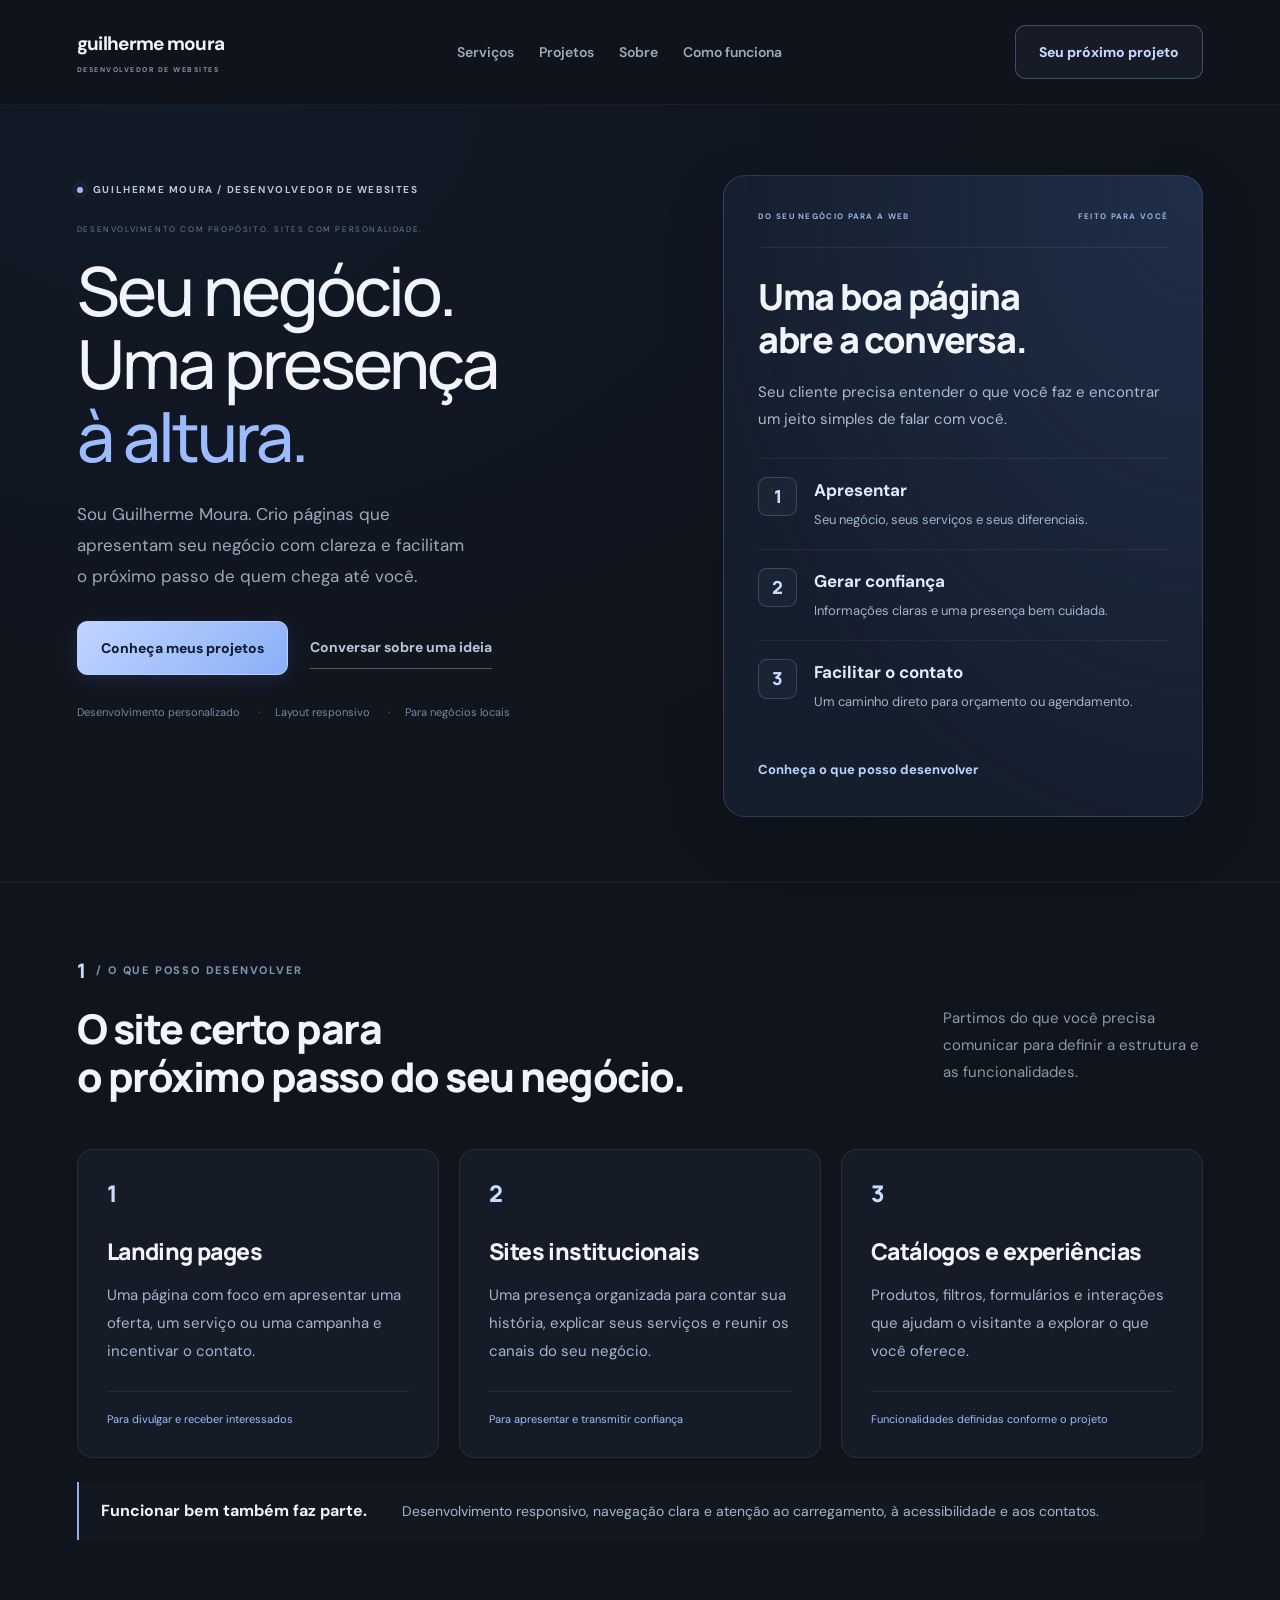
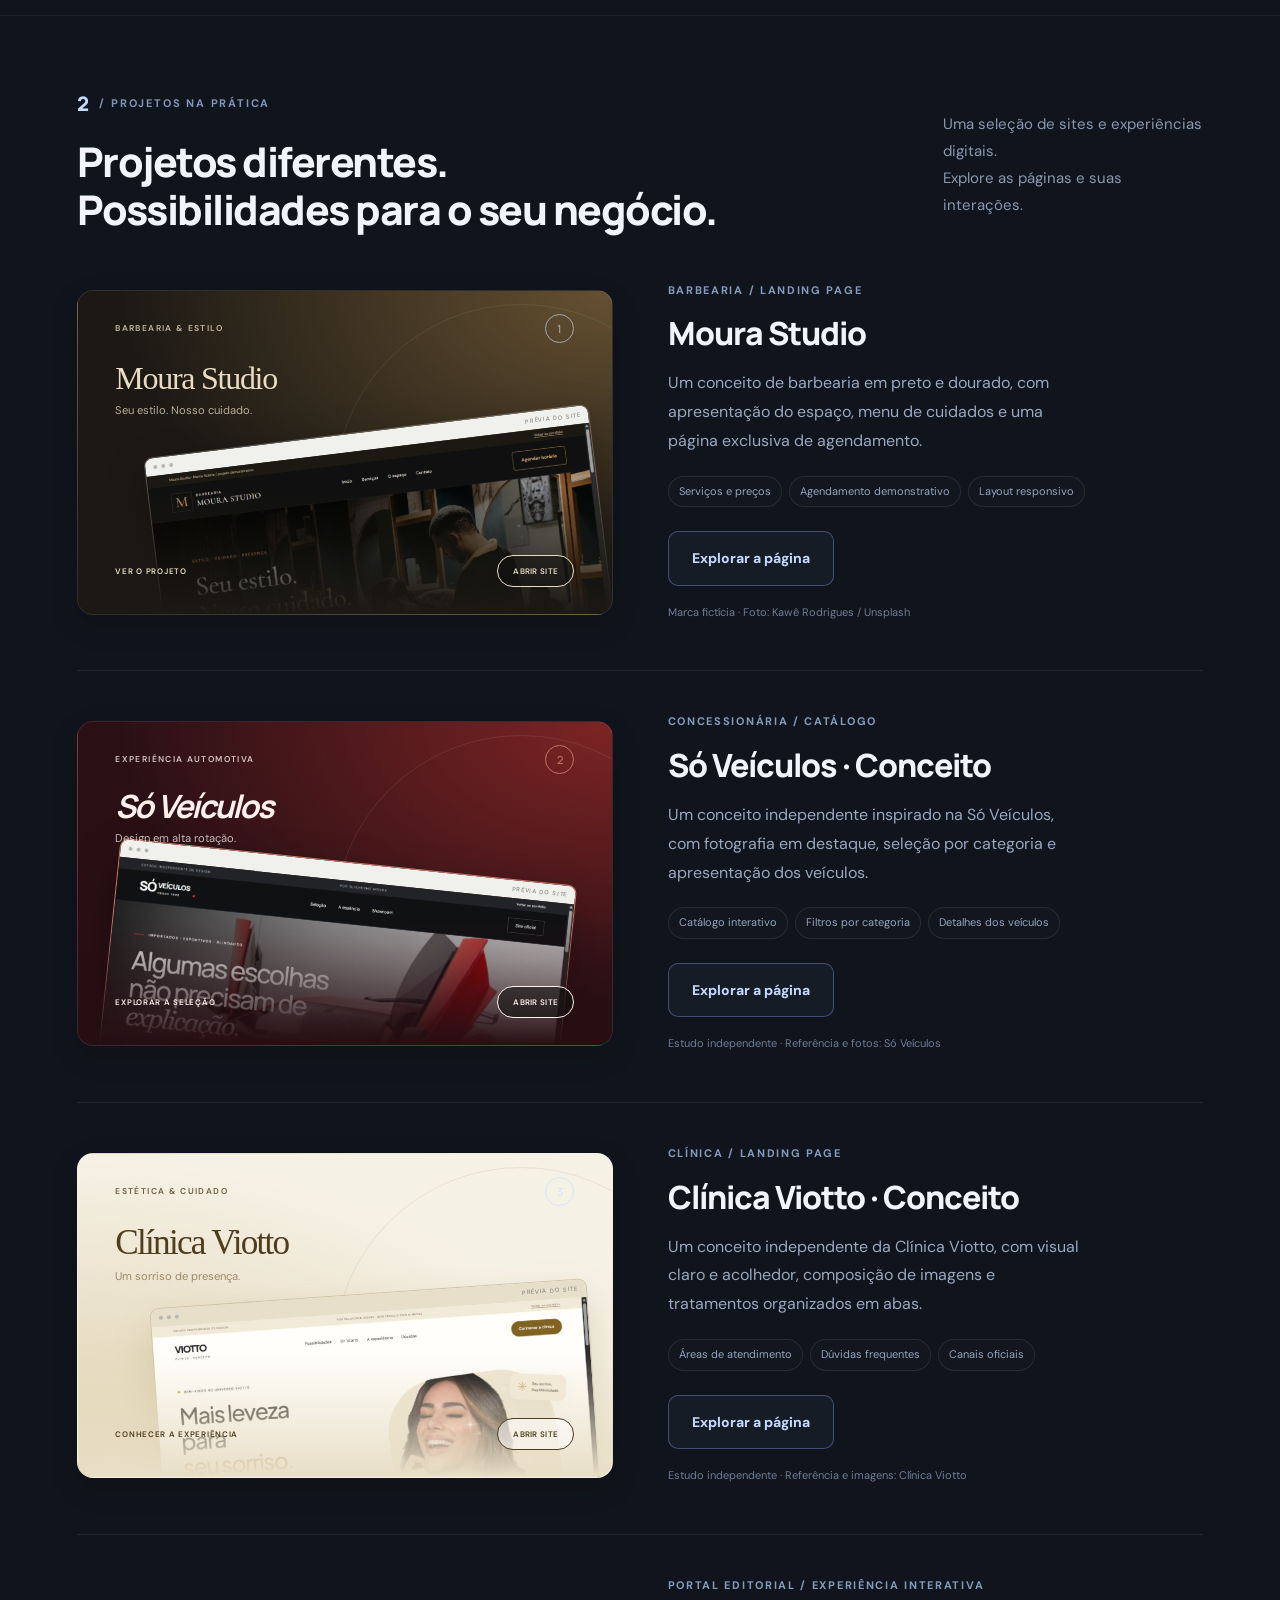
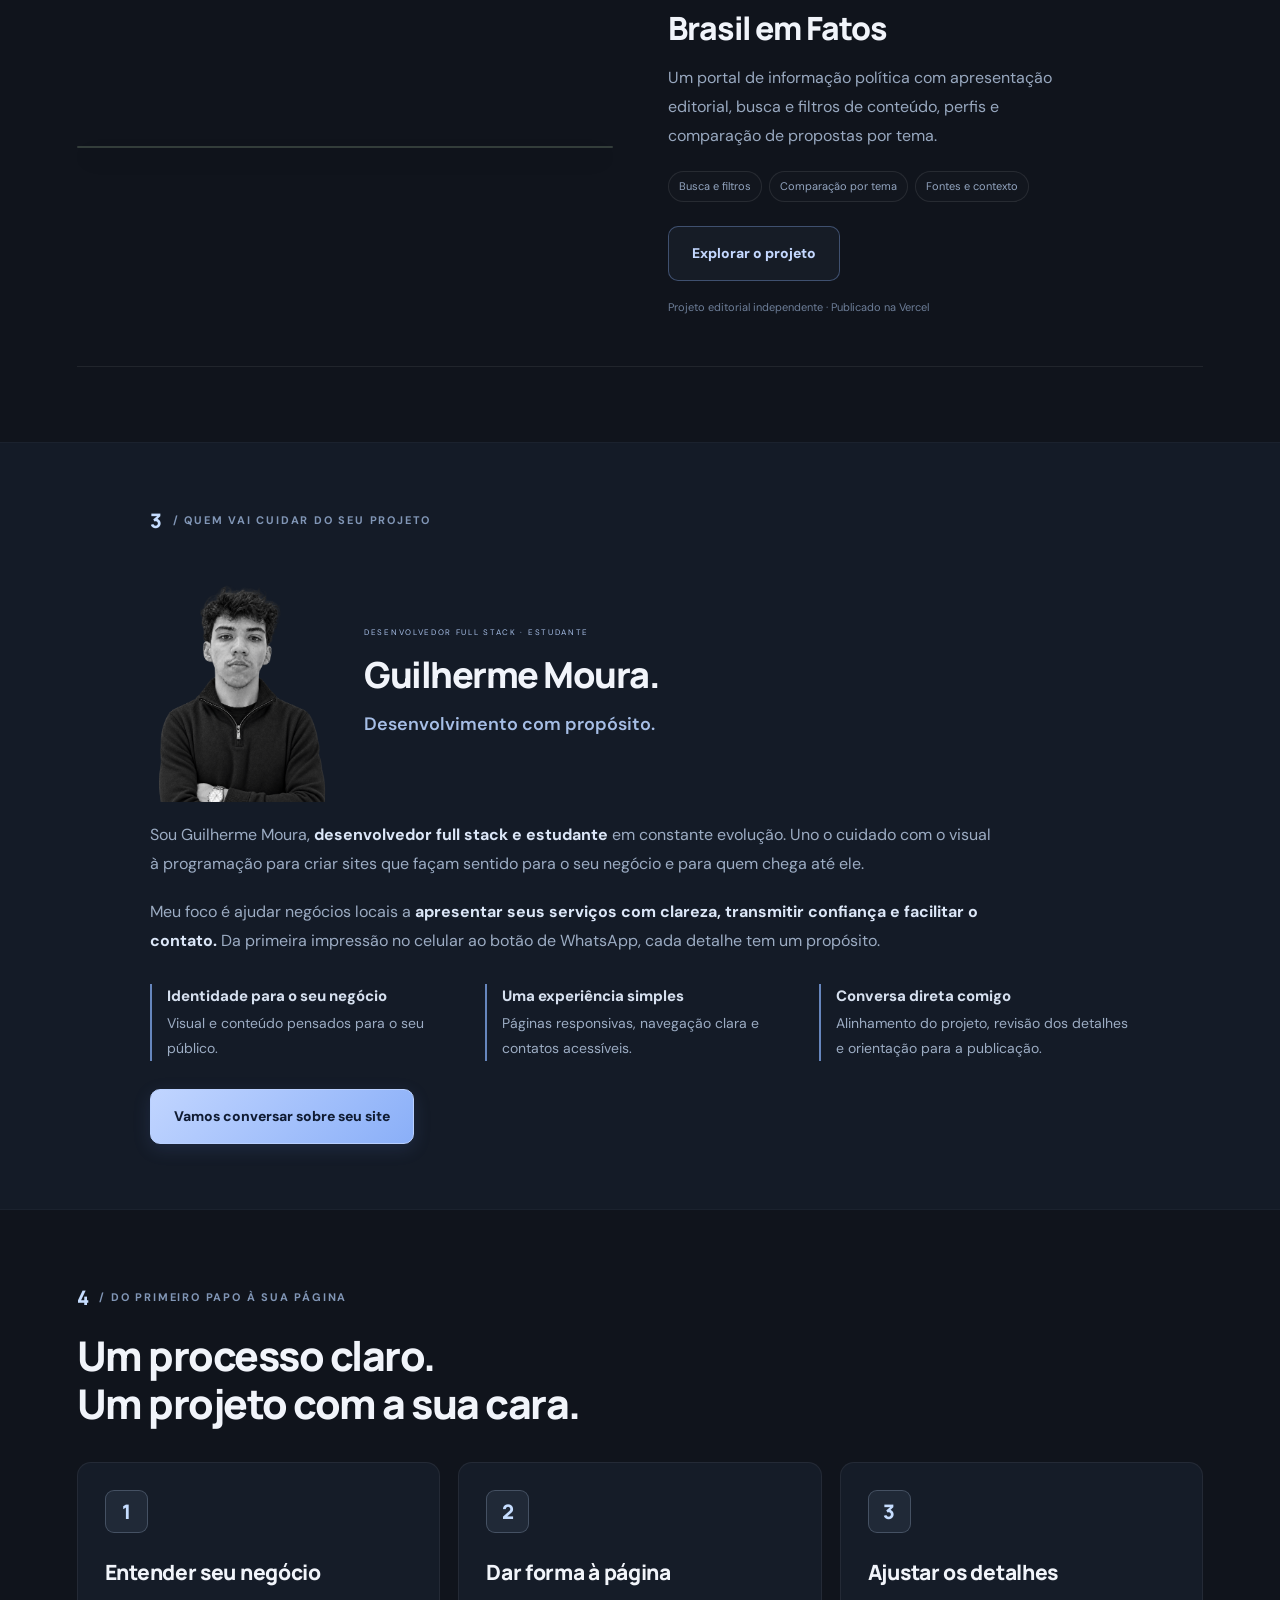
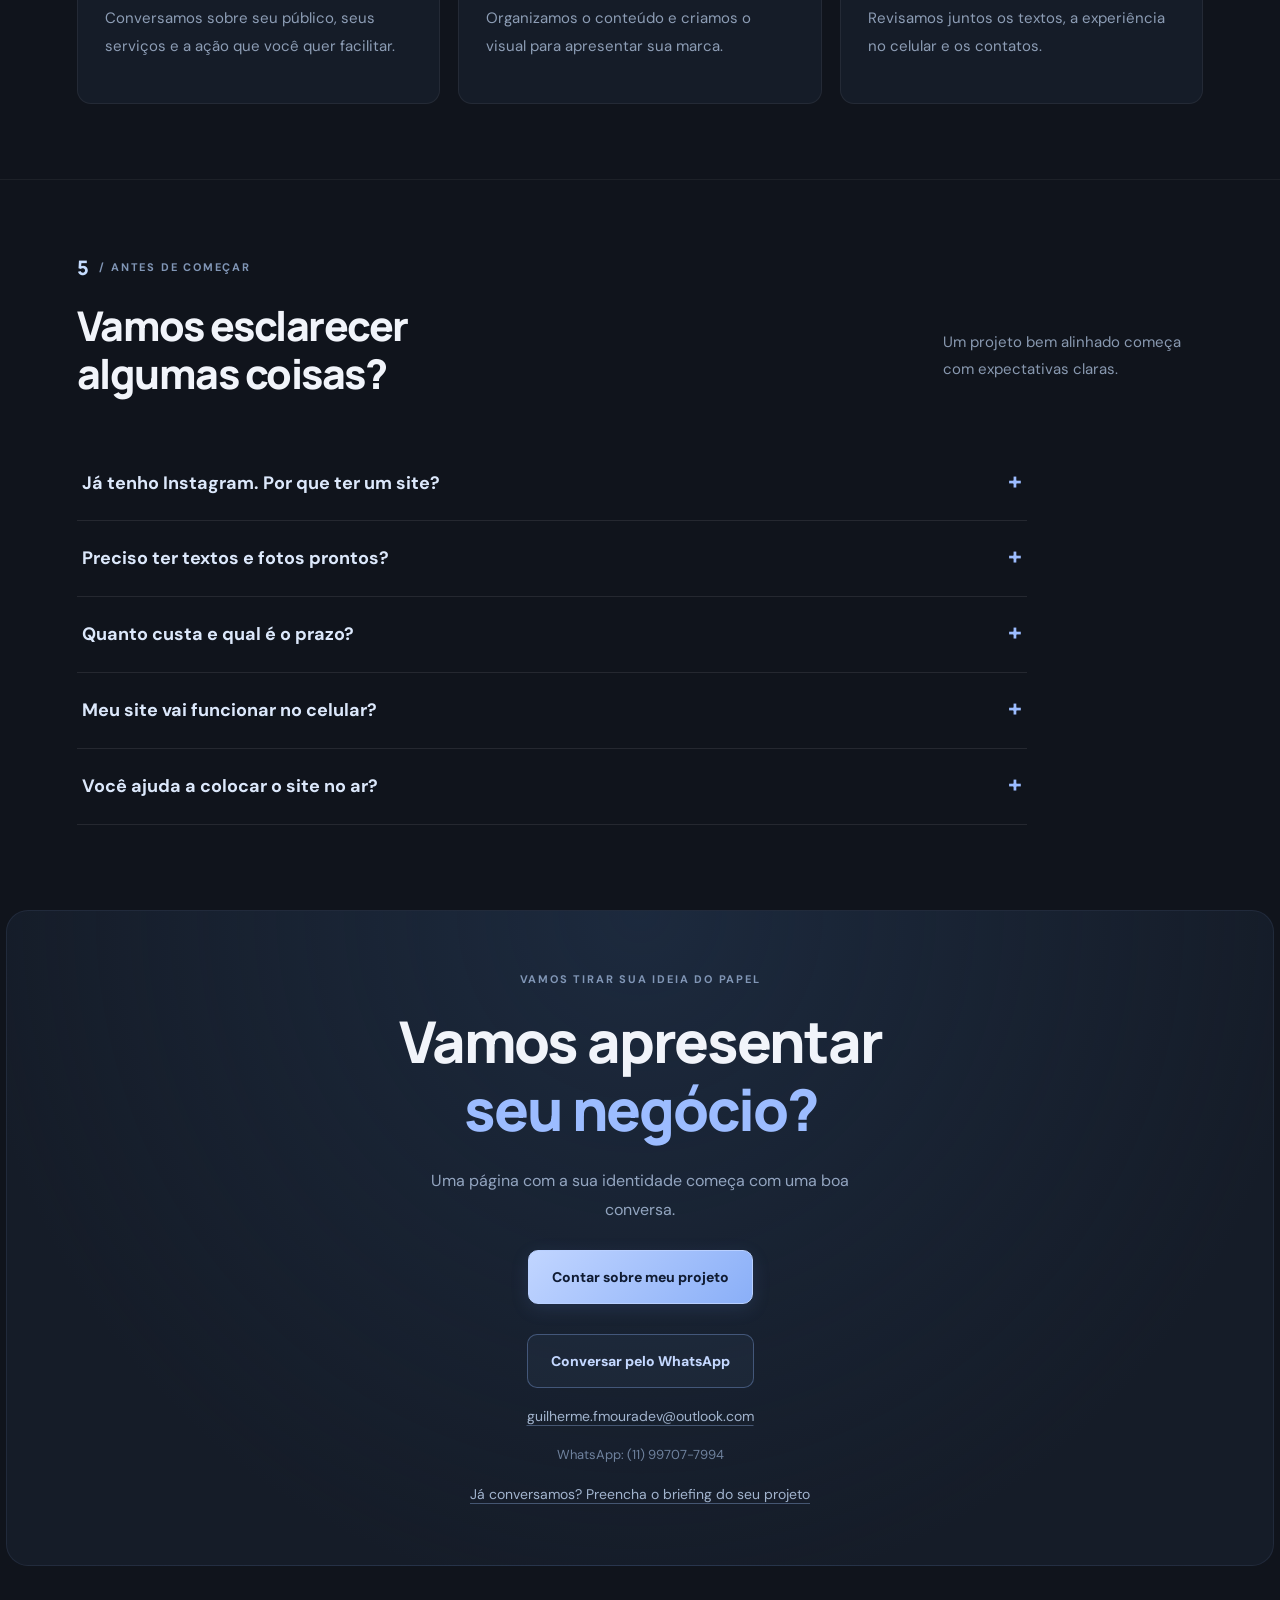
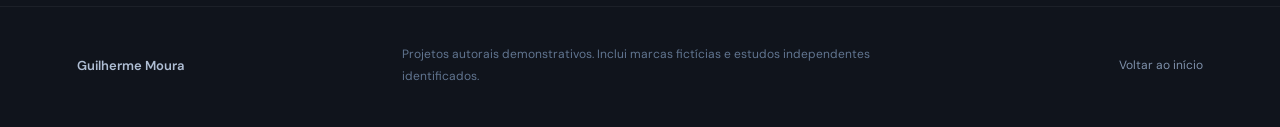
==== commit b0004d16: "Adiciona projeto Brasil em Fatos ao portfólio" ====
--- a/index.html
+++ b/index.html
@@ -1,4 +1,4 @@
-<!doctype html><html lang="pt-BR"><head><meta charset="utf-8"><meta name="viewport" content="width=device-width,initial-scale=1"><title>Guilherme Moura | Landing pages para negócios locais</title><meta name="description" content="Guilherme Moura cria landing pages para negócios locais. Conheça projetos de sites responsivos e converse sobre a presença digital da sua empresa."><meta name="theme-color" content="#10141c"><meta property="og:title" content="Guilherme Moura — Desenvolvedor de Websites"><meta property="og:description" content="Sites para apresentar seu negócio com clareza, personalidade e uma boa experiência no celular."><meta property="og:type" content="website"><link rel="preconnect" href="https://fonts.googleapis.com"><link rel="preconnect" href="https://fonts.gstatic.com" crossorigin><link href="https://fonts.googleapis.com/css2?family=DM+Sans:wght@400;500;600;700&family=Manrope:wght@400;500;600;700;800&display=swap" rel="stylesheet"><link rel="stylesheet" href="style.css?v=22"><link rel="icon" href="favicon.svg"></head><body><header><a class="brand" href="#inicio">guilherme moura<span>DESENVOLVEDOR DE WEBSITES</span></a><nav aria-label="Menu"><a href="#servicos">Serviços</a><a href="#projetos">Projetos</a><a href="#sobre">Sobre</a><a href="#processo">Como funciona</a></nav><a class="button outline" href="#contato">Seu próximo projeto</a></header><main><section class="hero" id="inicio"><div class="intro"><p class="eyebrow">GUILHERME MOURA / DESENVOLVEDOR DE WEBSITES</p><div class="intro-label">DESENVOLVIMENTO COM PROPÓSITO. SITES COM PERSONALIDADE.</div><h1>Seu negócio.<br>Uma presença<br><em>à altura.</em></h1><p>Sou Guilherme Moura. Crio páginas que apresentam seu negócio com clareza e facilitam o próximo passo de quem chega até você.</p><div class="hero-ctas"><a class="button" href="#projetos">Conheça meus projetos</a><a class="hero-chat" href="https://wa.me/5511997077994?text=Ol%C3%A1%2C%20Guilherme!%20Quero%20conversar%20sobre%20uma%20landing%20page." target="_blank" rel="noopener">Conversar sobre uma ideia</a></div><div class="intro-tags"><span>Desenvolvimento personalizado</span><span>Layout responsivo</span><span>Para negócios locais</span></div></div><aside class="site-plan" aria-label="Como seu site ajuda seu negócio"><div class="plan-top"><span>DO SEU NEGÓCIO PARA A WEB</span><span>FEITO PARA VOCÊ</span></div><h2>Uma boa página<br>abre a conversa.</h2><p>Seu cliente precisa entender o que você faz e encontrar um jeito simples de falar com você.</p><div class="plan-flow"><div><span>1</span><div><strong>Apresentar</strong><p>Seu negócio, seus serviços e seus diferenciais.</p></div></div><div><span>2</span><div><strong>Gerar confiança</strong><p>Informações claras e uma presença bem cuidada.</p></div></div><div><span>3</span><div><strong>Facilitar o contato</strong><p>Um caminho direto para orçamento ou agendamento.</p></div></div></div><a href="#servicos" class="plan-link">Conheça o que posso desenvolver</a></aside></section><section class="section services" id="servicos"><div class="section-heading"><div><p class="eyebrow"><span class="section-number">1</span> / O QUE POSSO DESENVOLVER</p><h2>O site certo para<br>o próximo passo do seu negócio.</h2></div><p>Partimos do que você precisa comunicar para definir a estrutura e as funcionalidades.</p></div><div class="service-grid"><article><span class="service-index">1</span><h3>Landing pages</h3><p>Uma página com foco em apresentar uma oferta, um serviço ou uma campanha e incentivar o contato.</p><small>Para divulgar e receber interessados</small></article><article><span class="service-index">2</span><h3>Sites institucionais</h3><p>Uma presença organizada para contar sua história, explicar seus serviços e reunir os canais do seu negócio.</p><small>Para apresentar e transmitir confiança</small></article><article><span class="service-index">3</span><h3>Catálogos e experiências</h3><p>Produtos, filtros, formulários e interações que ajudam o visitante a explorar o que você oferece.</p><small>Funcionalidades definidas conforme o projeto</small></article></div><div class="service-note"><strong>Funcionar bem também faz parte.</strong><p>Desenvolvimento responsivo, navegação clara e atenção ao carregamento, à acessibilidade e aos contatos.</p></div></section><section class="section projects" id="projetos"><div class="section-heading"><div><p class="eyebrow"><span class="section-number">2</span> / PROJETOS NA PRÁTICA</p><h2>Três negócios.<br>Três formas de se apresentar.</h2></div><p>Projetos autorais demonstrativos.<br>Explore as páginas e suas interações.</p></div><article class="project"><a class="project-art cover cover-studio" href="barbearia.html?v=20" aria-label="Explorar projeto Moura Studio"><section class="cover-inner" aria-hidden="true"><div class="cover-topline"><span class="cover-label">BARBEARIA & ESTILO</span><span class="cover-number">1</span></div><div class="cover-heading"><strong class="cover-title">Moura Studio</strong><p class="cover-pitch">Seu estilo. Nosso cuidado.</p></div><div class="cover-orbit"></div><div class="cover-screen"><div class="cover-browser"><i></i><i></i><i></i><span>PRÉVIA DO SITE</span></div><img src="cover-studio-v20.jpg" alt="" loading="eager" decoding="async" width="1265" height="712"></div><div class="cover-foot"><span class="cover-action">VER O PROJETO</span><span class="cover-view">ABRIR SITE</span></div></section></a><div class="project-copy"><p class="eyebrow">BARBEARIA / LANDING PAGE</p><h3>Moura Studio</h3><p>Um conceito de barbearia em preto e dourado, com apresentação do espaço, menu de cuidados e uma página exclusiva de agendamento.</p><div class="tags"><span>Serviços e preços</span><span>Agendamento demonstrativo</span><span>Layout responsivo</span></div><a class="button outline" href="barbearia.html?v=20">Explorar a página</a><small>Marca fictícia · Foto: Kawê Rodrigues / Unsplash</small></div></article><article class="project"><a class="project-art cover cover-auto" href="concessionaria.html?v=6" aria-label="Explorar projeto Só Veículos"><section class="cover-inner" aria-hidden="true"><div class="cover-topline"><span class="cover-label">EXPERIÊNCIA AUTOMOTIVA</span><span class="cover-number">2</span></div><div class="cover-heading"><strong class="cover-title">Só Veículos</strong><p class="cover-pitch">Design em alta rotação.</p></div><div class="cover-orbit"></div><div class="cover-screen"><div class="cover-browser"><i></i><i></i><i></i><span>PRÉVIA DO SITE</span></div><img src="cover-soveiculos.jpg" alt="" loading="eager" decoding="async" width="1265" height="712"></div><div class="cover-foot"><span class="cover-action">EXPLORAR A SELEÇÃO</span><span class="cover-view">ABRIR SITE</span></div></section></a><div class="project-copy"><p class="eyebrow">CONCESSIONÁRIA / CATÁLOGO</p><h3>Só Veículos · Conceito</h3><p>Um conceito independente inspirado na Só Veículos, com fotografia em destaque, seleção por categoria e apresentação dos veículos.</p><div class="tags"><span>Catálogo interativo</span><span>Filtros por categoria</span><span>Detalhes dos veículos</span></div><a class="button outline" href="concessionaria.html">Explorar a página</a><small>Estudo independente · Referência e fotos: Só Veículos</small></div></article><article class="project"><a class="project-art cover cover-viotto" href="clinica.html?v=9" aria-label="Explorar projeto Clínica Viotto"><section class="cover-inner" aria-hidden="true"><div class="cover-topline"><span class="cover-label">ESTÉTICA & CUIDADO</span><span class="cover-number">3</span></div><div class="cover-heading"><strong class="cover-title">Clínica Viotto</strong><p class="cover-pitch">Um sorriso de presença.</p></div><div class="cover-orbit"></div><div class="cover-screen"><div class="cover-browser"><i></i><i></i><i></i><span>PRÉVIA DO SITE</span></div><img src="cover-viotto.jpg" alt="" loading="eager" decoding="async" width="1265" height="712"></div><div class="cover-foot"><span class="cover-action">CONHECER A EXPERIÊNCIA</span><span class="cover-view">ABRIR SITE</span></div></section></a><div class="project-copy"><p class="eyebrow">CLÍNICA / LANDING PAGE</p><h3>Clínica Viotto · Conceito</h3><p>Um conceito independente da Clínica Viotto, com visual claro e acolhedor, composição de imagens e tratamentos organizados em abas.</p><div class="tags"><span>Áreas de atendimento</span><span>Dúvidas frequentes</span><span>Canais oficiais</span></div><a class="button outline" href="clinica.html?v=9">Explorar a página</a><small>Estudo independente · Referência e imagens: Clínica Viotto</small></div></article></section><section class="about section" id="sobre"><p class="eyebrow"><span class="section-number">3</span> / QUEM VAI CUIDAR DO SEU PROJETO</p><div class="about-profile"><figure class="about-photo"><img src="guilherme-recorte-v2.png" alt="Retrato de Guilherme Moura, desenvolvedor full stack" width="800" height="1200" loading="lazy" decoding="async"></figure><div class="about-story"><div class="about-identity"><span class="about-caption">DESENVOLVEDOR FULL STACK · ESTUDANTE</span><h2>Guilherme Moura.</h2><p class="about-tagline">Desenvolvimento com propósito.</p></div><p>Sou Guilherme Moura, <strong>desenvolvedor full stack e estudante</strong> em constante evolução. Uno o cuidado com o visual à programação para criar sites que façam sentido para o seu negócio e para quem chega até ele.</p><p>Meu foco é ajudar negócios locais a <strong>apresentar seus serviços com clareza, transmitir confiança e facilitar o contato.</strong> Da primeira impressão no celular ao botão de WhatsApp, cada detalhe tem um propósito.</p><ul class="about-benefits"><li><strong>Identidade para o seu negócio</strong><span>Visual e conteúdo pensados para o seu público.</span></li><li><strong>Uma experiência simples</strong><span>Páginas responsivas, navegação clara e contatos acessíveis.</span></li><li><strong>Conversa direta comigo</strong><span>Alinhamento do projeto, revisão dos detalhes e orientação para a publicação.</span></li></ul><a class="button" href="https://wa.me/5511997077994?text=Ol%C3%A1%2C%20Guilherme!%20Quero%20conversar%20sobre%20meu%20site." target="_blank" rel="noopener">Vamos conversar sobre seu site</a></div></div></section><section class="section" id="processo"><p class="eyebrow"><span class="section-number">4</span> / DO PRIMEIRO PAPO À SUA PÁGINA</p><h2>Um processo claro.<br>Um projeto com a sua cara.</h2><div class="process"><article><span>1</span><h3>Entender seu negócio</h3><p>Conversamos sobre seu público, seus serviços e a ação que você quer facilitar.</p></article><article><span>2</span><h3>Dar forma à página</h3><p>Organizamos o conteúdo e criamos o visual para apresentar sua marca.</p></article><article><span>3</span><h3>Ajustar os detalhes</h3><p>Revisamos juntos os textos, a experiência no celular e os contatos.</p></article></div></section><section class="section portfolio-faq" id="duvidas"><div class="section-heading"><div><p class="eyebrow"><span class="section-number">5</span> / ANTES DE COMEÇAR</p><h2>Vamos esclarecer<br>algumas coisas?</h2></div><p>Um projeto bem alinhado começa com expectativas claras.</p></div><div class="faq-list"><details><summary>Já tenho Instagram. Por que ter um site?</summary><p>O site reúne serviços, informações e contatos em um endereço próprio. Ele pode complementar seu perfil e dar mais contexto a quem chega por uma indicação, busca ou anúncio.</p></details><details><summary>Preciso ter textos e fotos prontos?</summary><p>Você pode começar com os materiais que já tem. No briefing, alinhamos o que falta e o que será necessário para apresentar seu negócio. Fotos, textos e identidade visual entram nessa conversa.</p></details><details><summary>Quanto custa e qual é o prazo?</summary><p>Depende da estrutura, das funcionalidades e dos materiais disponíveis. Depois de entender sua necessidade, combinamos escopo, valor, prazo e revisões antes de começar.</p></details><details><summary>Meu site vai funcionar no celular?</summary><p>O layout é desenvolvido para se adaptar ao celular e ao computador, com atenção à leitura, à navegação e aos botões de contato.</p></details><details><summary>Você ajuda a colocar o site no ar?</summary><p>Sim. A publicação e a conexão do domínio são alinhadas no projeto. Custos de domínio, hospedagem e eventual manutenção são definidos na proposta.</p></details></div></section><section class="contact" id="contato"><p class="eyebrow">VAMOS TIRAR SUA IDEIA DO PAPEL</p><h2>Vamos apresentar<br><em>seu negócio?</em></h2><p>Uma página com a sua identidade começa com uma boa conversa.</p><button class="button" id="open-brief">Contar sobre meu projeto</button><div class="contact-links"><a class="button outline" href="https://wa.me/5511997077994?text=Ol%C3%A1%2C%20Guilherme!%20Quero%20conversar%20sobre%20uma%20landing%20page." target="_blank" rel="noopener">Conversar pelo WhatsApp</a><a href="mailto:guilherme.fmouradev@outlook.com">guilherme.fmouradev@outlook.com</a><span>WhatsApp: (11) 99707-7994</span><a href="briefing.html">Já conversamos? Preencha o briefing do seu projeto</a></div></section></main><footer><span>Guilherme Moura</span><p>Projetos autorais demonstrativos. Inclui marcas fictícias e estudos independentes identificados.</p><a href="#inicio">Voltar ao início</a></footer><dialog id="brief"><form id="brief-form"><div class="modal-head"><h2>Conte sua ideia.</h2><button type="button" id="close" aria-label="Fechar">×</button></div><p>Monte seu resumo e escolha como enviar. A mensagem só será enviada quando você confirmar no WhatsApp ou no e-mail.</p><label for="business">Seu negócio</label><input id="business" placeholder="Ex.: barbearia, clínica, restaurante" required maxlength="100"><label for="objective">Objetivo da página</label><select id="objective"><option>Receber pedidos de agendamento</option><option>Apresentar serviços</option><option>Mostrar produtos</option><option>Receber pedidos de orçamento</option></select><label for="message">Detalhes que você quer incluir</label><textarea id="message" rows="3" maxlength="1000" placeholder="Serviços, cores, referências..."></textarea><button class="button" type="submit">Gerar meu resumo</button><div id="brief-result" hidden><label for="summary">Seu resumo — selecione e copie para guardar</label><textarea id="summary" rows="6" readonly></textarea><p role="status">Resumo pronto. Escolha onde abrir a mensagem e confirme o envio por lá.</p><div class="brief-actions"><a id="send-whatsapp" class="button" target="_blank" rel="noopener">Abrir no WhatsApp</a><a id="send-email" class="button outline">Abrir no e-mail</a></div></div></form></dialog><script src="script.js?v=9" defer></script></body></html>
+<!doctype html><html lang="pt-BR"><head><meta charset="utf-8"><meta name="viewport" content="width=device-width,initial-scale=1"><title>Guilherme Moura | Landing pages para negócios locais</title><meta name="description" content="Guilherme Moura cria landing pages para negócios locais. Conheça projetos de sites responsivos e converse sobre a presença digital da sua empresa."><meta name="theme-color" content="#10141c"><meta property="og:title" content="Guilherme Moura — Desenvolvedor de Websites"><meta property="og:description" content="Sites para apresentar seu negócio com clareza, personalidade e uma boa experiência no celular."><meta property="og:type" content="website"><link rel="preconnect" href="https://fonts.googleapis.com"><link rel="preconnect" href="https://fonts.gstatic.com" crossorigin><link href="https://fonts.googleapis.com/css2?family=DM+Sans:wght@400;500;600;700&family=Manrope:wght@400;500;600;700;800&display=swap" rel="stylesheet"><link rel="stylesheet" href="style.css?v=23"><link rel="icon" href="favicon.svg"></head><body><header><a class="brand" href="#inicio">guilherme moura<span>DESENVOLVEDOR DE WEBSITES</span></a><nav aria-label="Menu"><a href="#servicos">Serviços</a><a href="#projetos">Projetos</a><a href="#sobre">Sobre</a><a href="#processo">Como funciona</a></nav><a class="button outline" href="#contato">Seu próximo projeto</a></header><main><section class="hero" id="inicio"><div class="intro"><p class="eyebrow">GUILHERME MOURA / DESENVOLVEDOR DE WEBSITES</p><div class="intro-label">DESENVOLVIMENTO COM PROPÓSITO. SITES COM PERSONALIDADE.</div><h1>Seu negócio.<br>Uma presença<br><em>à altura.</em></h1><p>Sou Guilherme Moura. Crio páginas que apresentam seu negócio com clareza e facilitam o próximo passo de quem chega até você.</p><div class="hero-ctas"><a class="button" href="#projetos">Conheça meus projetos</a><a class="hero-chat" href="https://wa.me/5511997077994?text=Ol%C3%A1%2C%20Guilherme!%20Quero%20conversar%20sobre%20uma%20landing%20page." target="_blank" rel="noopener">Conversar sobre uma ideia</a></div><div class="intro-tags"><span>Desenvolvimento personalizado</span><span>Layout responsivo</span><span>Para negócios locais</span></div></div><aside class="site-plan" aria-label="Como seu site ajuda seu negócio"><div class="plan-top"><span>DO SEU NEGÓCIO PARA A WEB</span><span>FEITO PARA VOCÊ</span></div><h2>Uma boa página<br>abre a conversa.</h2><p>Seu cliente precisa entender o que você faz e encontrar um jeito simples de falar com você.</p><div class="plan-flow"><div><span>1</span><div><strong>Apresentar</strong><p>Seu negócio, seus serviços e seus diferenciais.</p></div></div><div><span>2</span><div><strong>Gerar confiança</strong><p>Informações claras e uma presença bem cuidada.</p></div></div><div><span>3</span><div><strong>Facilitar o contato</strong><p>Um caminho direto para orçamento ou agendamento.</p></div></div></div><a href="#servicos" class="plan-link">Conheça o que posso desenvolver</a></aside></section><section class="section services" id="servicos"><div class="section-heading"><div><p class="eyebrow"><span class="section-number">1</span> / O QUE POSSO DESENVOLVER</p><h2>O site certo para<br>o próximo passo do seu negócio.</h2></div><p>Partimos do que você precisa comunicar para definir a estrutura e as funcionalidades.</p></div><div class="service-grid"><article><span class="service-index">1</span><h3>Landing pages</h3><p>Uma página com foco em apresentar uma oferta, um serviço ou uma campanha e incentivar o contato.</p><small>Para divulgar e receber interessados</small></article><article><span class="service-index">2</span><h3>Sites institucionais</h3><p>Uma presença organizada para contar sua história, explicar seus serviços e reunir os canais do seu negócio.</p><small>Para apresentar e transmitir confiança</small></article><article><span class="service-index">3</span><h3>Catálogos e experiências</h3><p>Produtos, filtros, formulários e interações que ajudam o visitante a explorar o que você oferece.</p><small>Funcionalidades definidas conforme o projeto</small></article></div><div class="service-note"><strong>Funcionar bem também faz parte.</strong><p>Desenvolvimento responsivo, navegação clara e atenção ao carregamento, à acessibilidade e aos contatos.</p></div></section><section class="section projects" id="projetos"><div class="section-heading"><div><p class="eyebrow"><span class="section-number">2</span> / PROJETOS NA PRÁTICA</p><h2>Projetos diferentes.<br>Possibilidades para o seu negócio.</h2></div><p>Uma seleção de sites e experiências digitais.<br>Explore as páginas e suas interações.</p></div><article class="project"><a class="project-art cover cover-studio" href="barbearia.html?v=20" aria-label="Explorar projeto Moura Studio"><section class="cover-inner" aria-hidden="true"><div class="cover-topline"><span class="cover-label">BARBEARIA & ESTILO</span><span class="cover-number">1</span></div><div class="cover-heading"><strong class="cover-title">Moura Studio</strong><p class="cover-pitch">Seu estilo. Nosso cuidado.</p></div><div class="cover-orbit"></div><div class="cover-screen"><div class="cover-browser"><i></i><i></i><i></i><span>PRÉVIA DO SITE</span></div><img src="cover-studio-v20.jpg" alt="" loading="eager" decoding="async" width="1265" height="712"></div><div class="cover-foot"><span class="cover-action">VER O PROJETO</span><span class="cover-view">ABRIR SITE</span></div></section></a><div class="project-copy"><p class="eyebrow">BARBEARIA / LANDING PAGE</p><h3>Moura Studio</h3><p>Um conceito de barbearia em preto e dourado, com apresentação do espaço, menu de cuidados e uma página exclusiva de agendamento.</p><div class="tags"><span>Serviços e preços</span><span>Agendamento demonstrativo</span><span>Layout responsivo</span></div><a class="button outline" href="barbearia.html?v=20">Explorar a página</a><small>Marca fictícia · Foto: Kawê Rodrigues / Unsplash</small></div></article><article class="project"><a class="project-art cover cover-auto" href="concessionaria.html?v=6" aria-label="Explorar projeto Só Veículos"><section class="cover-inner" aria-hidden="true"><div class="cover-topline"><span class="cover-label">EXPERIÊNCIA AUTOMOTIVA</span><span class="cover-number">2</span></div><div class="cover-heading"><strong class="cover-title">Só Veículos</strong><p class="cover-pitch">Design em alta rotação.</p></div><div class="cover-orbit"></div><div class="cover-screen"><div class="cover-browser"><i></i><i></i><i></i><span>PRÉVIA DO SITE</span></div><img src="cover-soveiculos.jpg" alt="" loading="eager" decoding="async" width="1265" height="712"></div><div class="cover-foot"><span class="cover-action">EXPLORAR A SELEÇÃO</span><span class="cover-view">ABRIR SITE</span></div></section></a><div class="project-copy"><p class="eyebrow">CONCESSIONÁRIA / CATÁLOGO</p><h3>Só Veículos · Conceito</h3><p>Um conceito independente inspirado na Só Veículos, com fotografia em destaque, seleção por categoria e apresentação dos veículos.</p><div class="tags"><span>Catálogo interativo</span><span>Filtros por categoria</span><span>Detalhes dos veículos</span></div><a class="button outline" href="concessionaria.html">Explorar a página</a><small>Estudo independente · Referência e fotos: Só Veículos</small></div></article><article class="project"><a class="project-art cover cover-viotto" href="clinica.html?v=9" aria-label="Explorar projeto Clínica Viotto"><section class="cover-inner" aria-hidden="true"><div class="cover-topline"><span class="cover-label">ESTÉTICA & CUIDADO</span><span class="cover-number">3</span></div><div class="cover-heading"><strong class="cover-title">Clínica Viotto</strong><p class="cover-pitch">Um sorriso de presença.</p></div><div class="cover-orbit"></div><div class="cover-screen"><div class="cover-browser"><i></i><i></i><i></i><span>PRÉVIA DO SITE</span></div><img src="cover-viotto.jpg" alt="" loading="eager" decoding="async" width="1265" height="712"></div><div class="cover-foot"><span class="cover-action">CONHECER A EXPERIÊNCIA</span><span class="cover-view">ABRIR SITE</span></div></section></a><div class="project-copy"><p class="eyebrow">CLÍNICA / LANDING PAGE</p><h3>Clínica Viotto · Conceito</h3><p>Um conceito independente da Clínica Viotto, com visual claro e acolhedor, composição de imagens e tratamentos organizados em abas.</p><div class="tags"><span>Áreas de atendimento</span><span>Dúvidas frequentes</span><span>Canais oficiais</span></div><a class="button outline" href="clinica.html?v=9">Explorar a página</a><small>Estudo independente · Referência e imagens: Clínica Viotto</small></div></article><article class="project" id="brasil-em-fatos"><a class="project-image cover cover-fatos" href="https://brasilemfatos.vercel.app/" target="_blank" rel="noopener" aria-label="Explorar projeto Brasil em Fatos"><section class="cover-inner" aria-hidden="true"><div class="cover-topline"><span class="cover-label">PORTAL EDITORIAL / INFORMAÇÃO</span><span class="cover-number">4</span></div><div class="cover-heading"><strong class="cover-title">Brasil em Fatos</strong><p class="cover-pitch">Informação para decidir.</p></div><div class="cover-orbit"></div><div class="cover-screen"><div class="cover-browser"><i></i><i></i><i></i><span>PRÉVIA DO SITE</span></div><img src="cover-brasil-fatos.jpg" alt="" width="1265" height="712" loading="eager" decoding="async"></div><div class="cover-foot"><span class="cover-action">EXPLORE O PROJETO</span><span class="cover-view">ABRIR SITE</span></div></section></a><div class="project-copy"><p class="eyebrow">PORTAL EDITORIAL / EXPERIÊNCIA INTERATIVA</p><h3>Brasil em Fatos</h3><p>Um portal de informação política com apresentação editorial, busca e filtros de conteúdo, perfis e comparação de propostas por tema.</p><div class="tags"><span>Busca e filtros</span><span>Comparação por tema</span><span>Fontes e contexto</span></div><a class="button outline" href="https://brasilemfatos.vercel.app/" target="_blank" rel="noopener">Explorar o projeto</a><small>Projeto editorial independente · Publicado na Vercel</small></div></article></section><section class="about section" id="sobre"><p class="eyebrow"><span class="section-number">3</span> / QUEM VAI CUIDAR DO SEU PROJETO</p><div class="about-profile"><figure class="about-photo"><img src="guilherme-recorte-v2.png" alt="Retrato de Guilherme Moura, desenvolvedor full stack" width="800" height="1200" loading="lazy" decoding="async"></figure><div class="about-story"><div class="about-identity"><span class="about-caption">DESENVOLVEDOR FULL STACK · ESTUDANTE</span><h2>Guilherme Moura.</h2><p class="about-tagline">Desenvolvimento com propósito.</p></div><p>Sou Guilherme Moura, <strong>desenvolvedor full stack e estudante</strong> em constante evolução. Uno o cuidado com o visual à programação para criar sites que façam sentido para o seu negócio e para quem chega até ele.</p><p>Meu foco é ajudar negócios locais a <strong>apresentar seus serviços com clareza, transmitir confiança e facilitar o contato.</strong> Da primeira impressão no celular ao botão de WhatsApp, cada detalhe tem um propósito.</p><ul class="about-benefits"><li><strong>Identidade para o seu negócio</strong><span>Visual e conteúdo pensados para o seu público.</span></li><li><strong>Uma experiência simples</strong><span>Páginas responsivas, navegação clara e contatos acessíveis.</span></li><li><strong>Conversa direta comigo</strong><span>Alinhamento do projeto, revisão dos detalhes e orientação para a publicação.</span></li></ul><a class="button" href="https://wa.me/5511997077994?text=Ol%C3%A1%2C%20Guilherme!%20Quero%20conversar%20sobre%20meu%20site." target="_blank" rel="noopener">Vamos conversar sobre seu site</a></div></div></section><section class="section" id="processo"><p class="eyebrow"><span class="section-number">4</span> / DO PRIMEIRO PAPO À SUA PÁGINA</p><h2>Um processo claro.<br>Um projeto com a sua cara.</h2><div class="process"><article><span>1</span><h3>Entender seu negócio</h3><p>Conversamos sobre seu público, seus serviços e a ação que você quer facilitar.</p></article><article><span>2</span><h3>Dar forma à página</h3><p>Organizamos o conteúdo e criamos o visual para apresentar sua marca.</p></article><article><span>3</span><h3>Ajustar os detalhes</h3><p>Revisamos juntos os textos, a experiência no celular e os contatos.</p></article></div></section><section class="section portfolio-faq" id="duvidas"><div class="section-heading"><div><p class="eyebrow"><span class="section-number">5</span> / ANTES DE COMEÇAR</p><h2>Vamos esclarecer<br>algumas coisas?</h2></div><p>Um projeto bem alinhado começa com expectativas claras.</p></div><div class="faq-list"><details><summary>Já tenho Instagram. Por que ter um site?</summary><p>O site reúne serviços, informações e contatos em um endereço próprio. Ele pode complementar seu perfil e dar mais contexto a quem chega por uma indicação, busca ou anúncio.</p></details><details><summary>Preciso ter textos e fotos prontos?</summary><p>Você pode começar com os materiais que já tem. No briefing, alinhamos o que falta e o que será necessário para apresentar seu negócio. Fotos, textos e identidade visual entram nessa conversa.</p></details><details><summary>Quanto custa e qual é o prazo?</summary><p>Depende da estrutura, das funcionalidades e dos materiais disponíveis. Depois de entender sua necessidade, combinamos escopo, valor, prazo e revisões antes de começar.</p></details><details><summary>Meu site vai funcionar no celular?</summary><p>O layout é desenvolvido para se adaptar ao celular e ao computador, com atenção à leitura, à navegação e aos botões de contato.</p></details><details><summary>Você ajuda a colocar o site no ar?</summary><p>Sim. A publicação e a conexão do domínio são alinhadas no projeto. Custos de domínio, hospedagem e eventual manutenção são definidos na proposta.</p></details></div></section><section class="contact" id="contato"><p class="eyebrow">VAMOS TIRAR SUA IDEIA DO PAPEL</p><h2>Vamos apresentar<br><em>seu negócio?</em></h2><p>Uma página com a sua identidade começa com uma boa conversa.</p><button class="button" id="open-brief">Contar sobre meu projeto</button><div class="contact-links"><a class="button outline" href="https://wa.me/5511997077994?text=Ol%C3%A1%2C%20Guilherme!%20Quero%20conversar%20sobre%20uma%20landing%20page." target="_blank" rel="noopener">Conversar pelo WhatsApp</a><a href="mailto:guilherme.fmouradev@outlook.com">guilherme.fmouradev@outlook.com</a><span>WhatsApp: (11) 99707-7994</span><a href="briefing.html">Já conversamos? Preencha o briefing do seu projeto</a></div></section></main><footer><span>Guilherme Moura</span><p>Projetos autorais demonstrativos. Inclui marcas fictícias e estudos independentes identificados.</p><a href="#inicio">Voltar ao início</a></footer><dialog id="brief"><form id="brief-form"><div class="modal-head"><h2>Conte sua ideia.</h2><button type="button" id="close" aria-label="Fechar">×</button></div><p>Monte seu resumo e escolha como enviar. A mensagem só será enviada quando você confirmar no WhatsApp ou no e-mail.</p><label for="business">Seu negócio</label><input id="business" placeholder="Ex.: barbearia, clínica, restaurante" required maxlength="100"><label for="objective">Objetivo da página</label><select id="objective"><option>Receber pedidos de agendamento</option><option>Apresentar serviços</option><option>Mostrar produtos</option><option>Receber pedidos de orçamento</option></select><label for="message">Detalhes que você quer incluir</label><textarea id="message" rows="3" maxlength="1000" placeholder="Serviços, cores, referências..."></textarea><button class="button" type="submit">Gerar meu resumo</button><div id="brief-result" hidden><label for="summary">Seu resumo — selecione e copie para guardar</label><textarea id="summary" rows="6" readonly></textarea><p role="status">Resumo pronto. Escolha onde abrir a mensagem e confirme o envio por lá.</p><div class="brief-actions"><a id="send-whatsapp" class="button" target="_blank" rel="noopener">Abrir no WhatsApp</a><a id="send-email" class="button outline">Abrir no e-mail</a></div></div></form></dialog><script src="script.js?v=9" defer></script></body></html>
 
 
 
--- a/style.css
+++ b/style.css
@@ -46,3 +46,5 @@
 
 /* Clear, unpadded numbering */
 .process article>span,.service-index,.plan-flow>div>span,.cover-number{font-family:Manrope,sans-serif;font-size:20px;font-weight:800;color:#c6ddff}.process article>span{width:43px;height:43px;line-height:1;border-color:#c6ddff38;background:#b3d0ff12}.service-index{display:block;font-size:23px;line-height:1.3}.plan-flow>div>span{min-width:39px;text-align:center;font-size:18px;line-height:1.2}.cover-number{font-size:19px}.section-number{font:800 20px/1.3 Manrope,sans-serif;color:#c6ddff;vertical-align:middle;margin-right:4px}
+
+.cover-fatos{background:radial-gradient(ellipse at 100% 0,#59694c,transparent 70%),#1e2925;color:#eff4d8}.cover-fatos .cover-title{font-family:Georgia,serif;font-weight:500;letter-spacing:-.04em}.cover-fatos .cover-pitch,.cover-fatos .cover-label{color:#d4eb9b}.cover-fatos .cover-foot{background:linear-gradient(transparent,#1e2925)}
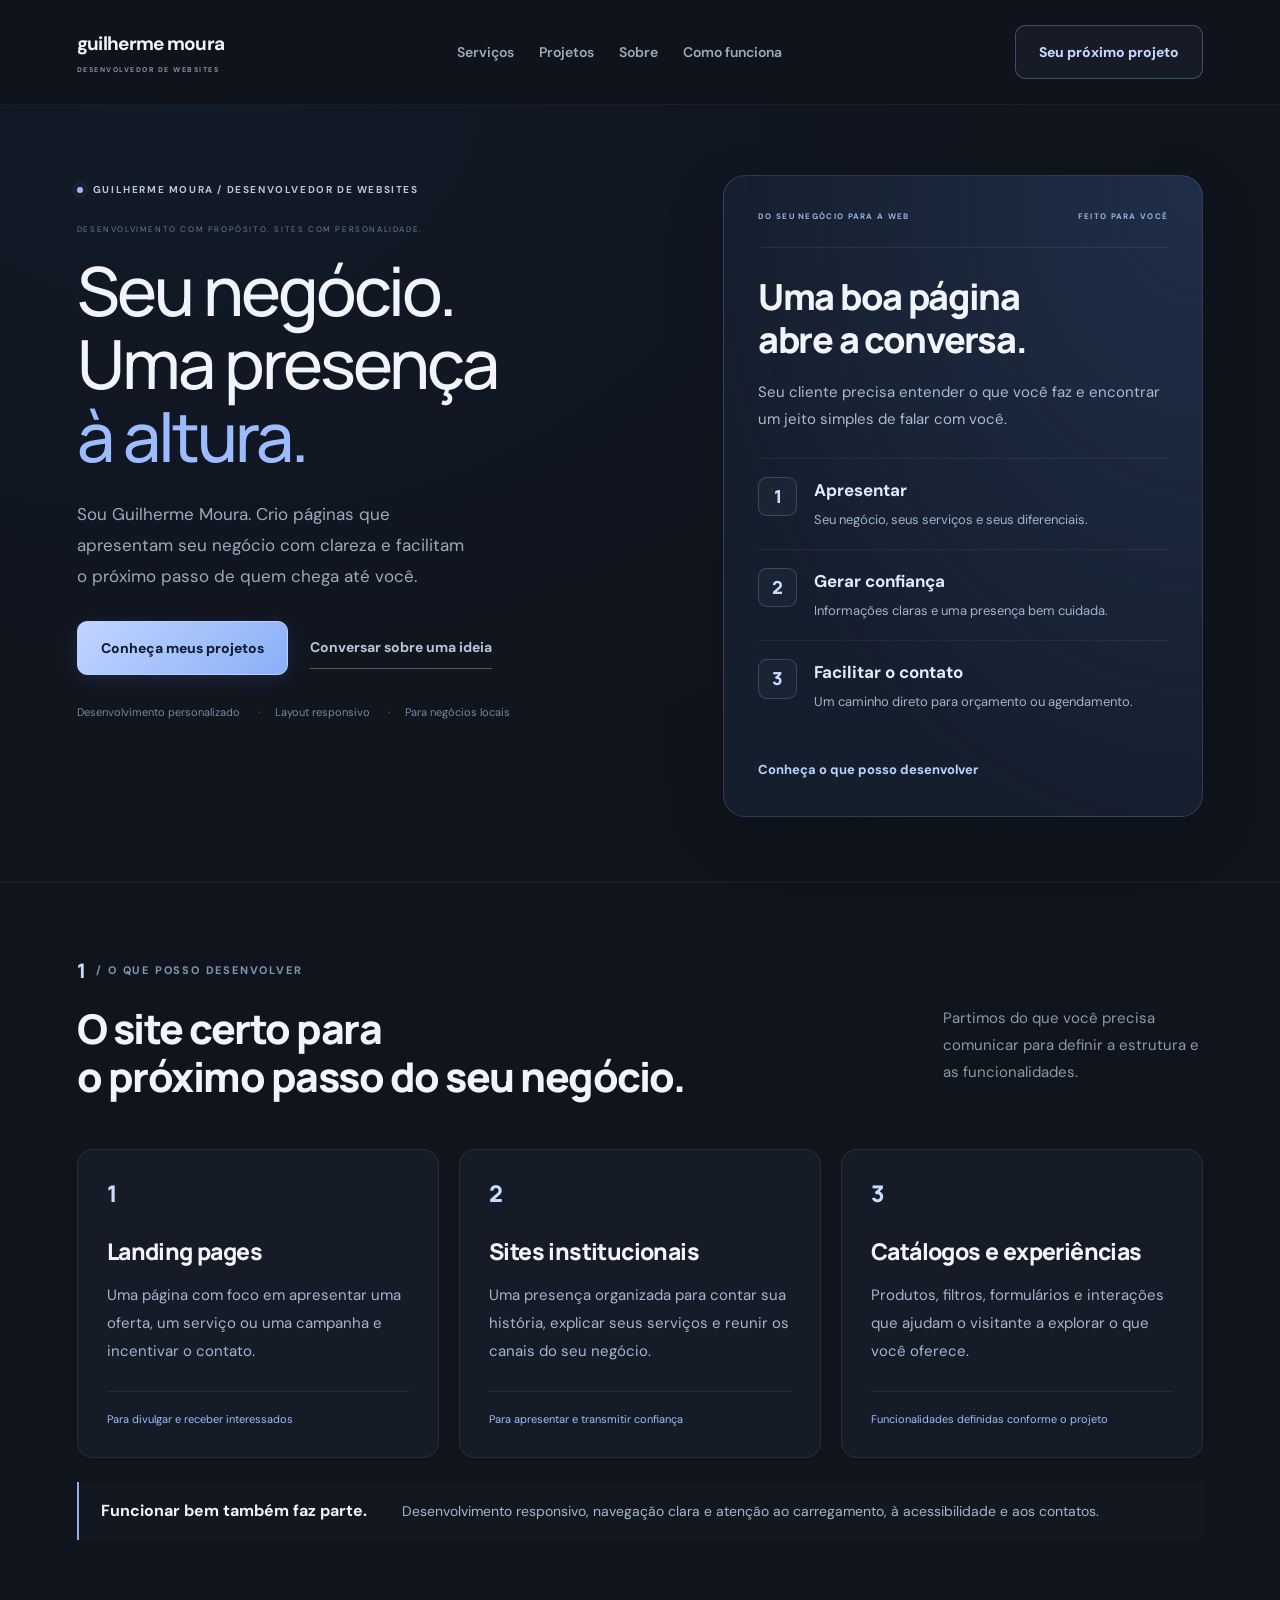
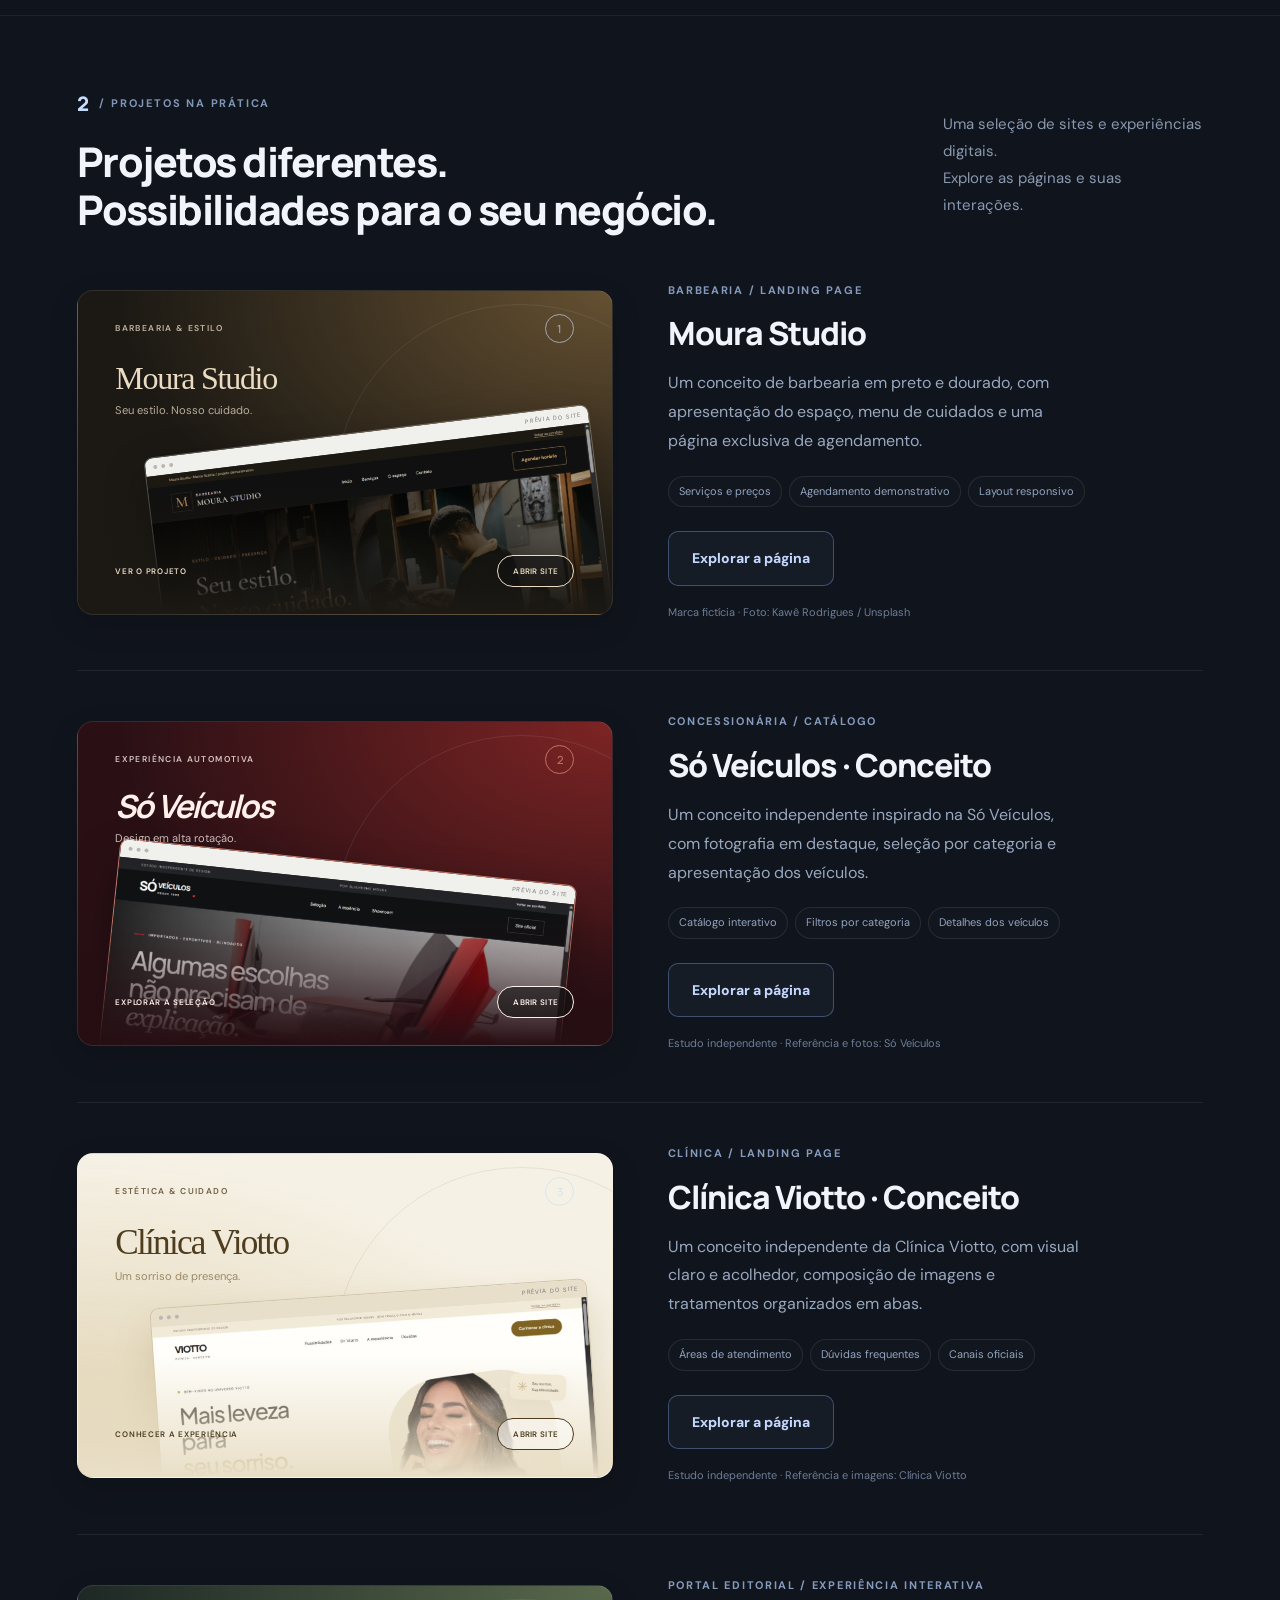
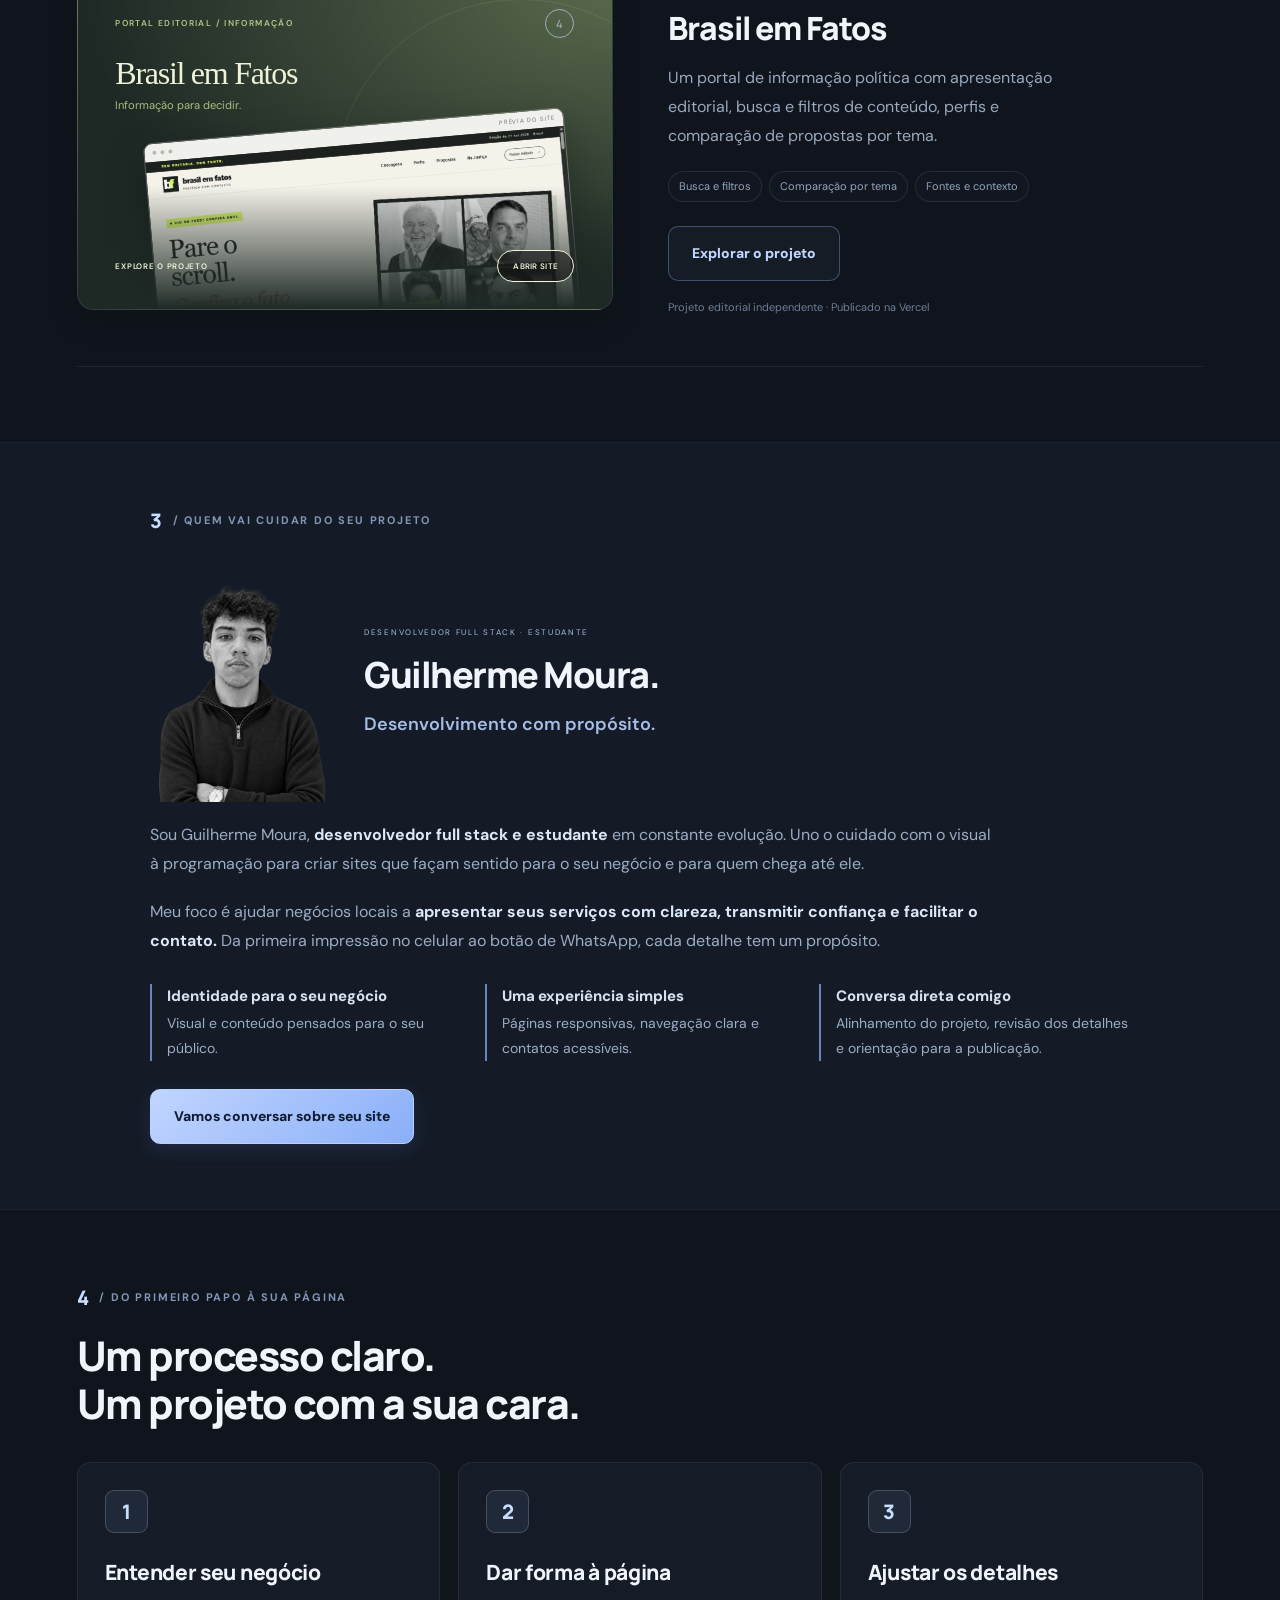
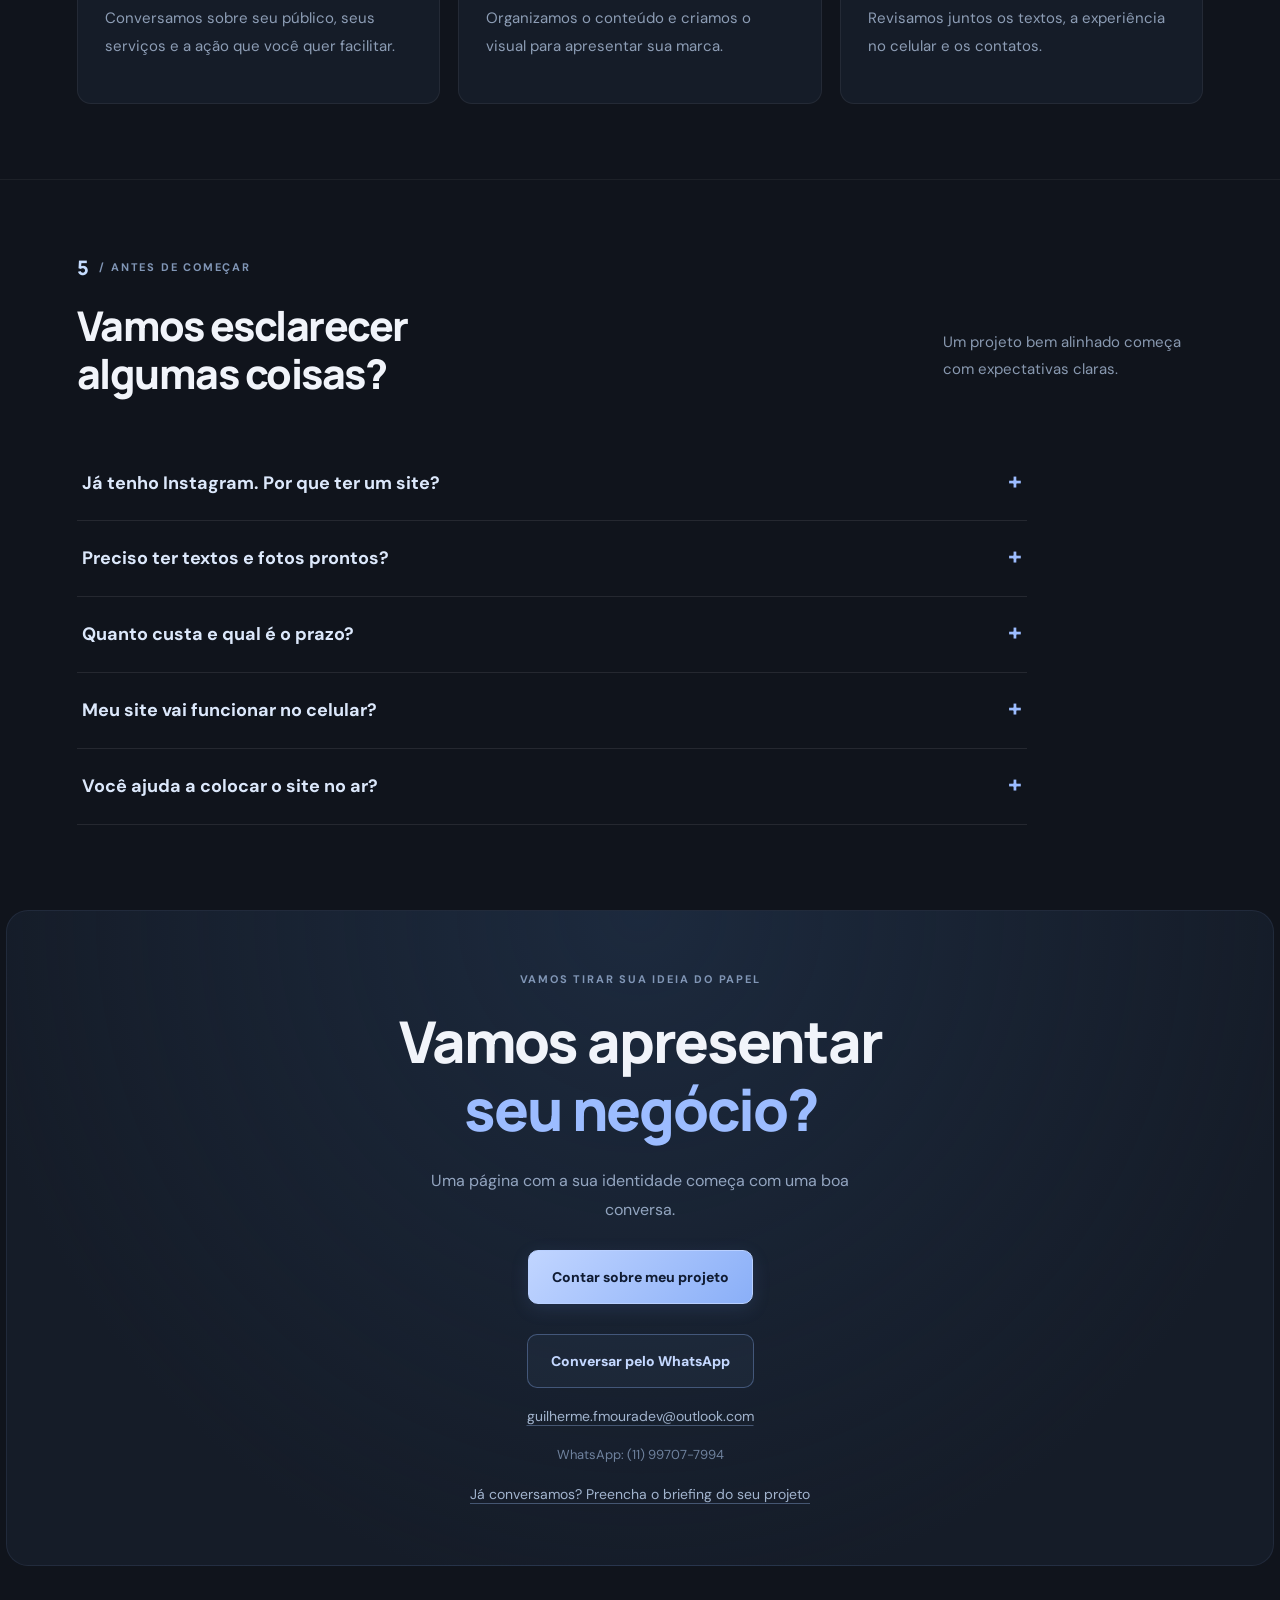
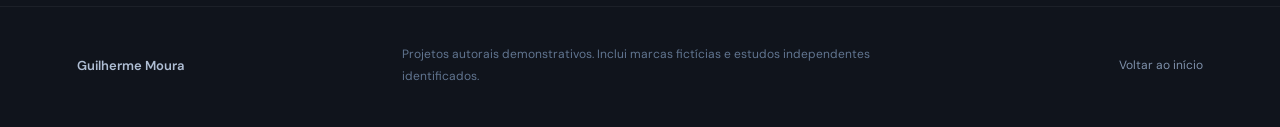
==== commit f132a982: "Ajusta enquadramento da capa Brasil em Fatos" ====
--- a/index.html
+++ b/index.html
@@ -1,4 +1,4 @@
-<!doctype html><html lang="pt-BR"><head><meta charset="utf-8"><meta name="viewport" content="width=device-width,initial-scale=1"><title>Guilherme Moura | Landing pages para negócios locais</title><meta name="description" content="Guilherme Moura cria landing pages para negócios locais. Conheça projetos de sites responsivos e converse sobre a presença digital da sua empresa."><meta name="theme-color" content="#10141c"><meta property="og:title" content="Guilherme Moura — Desenvolvedor de Websites"><meta property="og:description" content="Sites para apresentar seu negócio com clareza, personalidade e uma boa experiência no celular."><meta property="og:type" content="website"><link rel="preconnect" href="https://fonts.googleapis.com"><link rel="preconnect" href="https://fonts.gstatic.com" crossorigin><link href="https://fonts.googleapis.com/css2?family=DM+Sans:wght@400;500;600;700&family=Manrope:wght@400;500;600;700;800&display=swap" rel="stylesheet"><link rel="stylesheet" href="style.css?v=23"><link rel="icon" href="favicon.svg"></head><body><header><a class="brand" href="#inicio">guilherme moura<span>DESENVOLVEDOR DE WEBSITES</span></a><nav aria-label="Menu"><a href="#servicos">Serviços</a><a href="#projetos">Projetos</a><a href="#sobre">Sobre</a><a href="#processo">Como funciona</a></nav><a class="button outline" href="#contato">Seu próximo projeto</a></header><main><section class="hero" id="inicio"><div class="intro"><p class="eyebrow">GUILHERME MOURA / DESENVOLVEDOR DE WEBSITES</p><div class="intro-label">DESENVOLVIMENTO COM PROPÓSITO. SITES COM PERSONALIDADE.</div><h1>Seu negócio.<br>Uma presença<br><em>à altura.</em></h1><p>Sou Guilherme Moura. Crio páginas que apresentam seu negócio com clareza e facilitam o próximo passo de quem chega até você.</p><div class="hero-ctas"><a class="button" href="#projetos">Conheça meus projetos</a><a class="hero-chat" href="https://wa.me/5511997077994?text=Ol%C3%A1%2C%20Guilherme!%20Quero%20conversar%20sobre%20uma%20landing%20page." target="_blank" rel="noopener">Conversar sobre uma ideia</a></div><div class="intro-tags"><span>Desenvolvimento personalizado</span><span>Layout responsivo</span><span>Para negócios locais</span></div></div><aside class="site-plan" aria-label="Como seu site ajuda seu negócio"><div class="plan-top"><span>DO SEU NEGÓCIO PARA A WEB</span><span>FEITO PARA VOCÊ</span></div><h2>Uma boa página<br>abre a conversa.</h2><p>Seu cliente precisa entender o que você faz e encontrar um jeito simples de falar com você.</p><div class="plan-flow"><div><span>1</span><div><strong>Apresentar</strong><p>Seu negócio, seus serviços e seus diferenciais.</p></div></div><div><span>2</span><div><strong>Gerar confiança</strong><p>Informações claras e uma presença bem cuidada.</p></div></div><div><span>3</span><div><strong>Facilitar o contato</strong><p>Um caminho direto para orçamento ou agendamento.</p></div></div></div><a href="#servicos" class="plan-link">Conheça o que posso desenvolver</a></aside></section><section class="section services" id="servicos"><div class="section-heading"><div><p class="eyebrow"><span class="section-number">1</span> / O QUE POSSO DESENVOLVER</p><h2>O site certo para<br>o próximo passo do seu negócio.</h2></div><p>Partimos do que você precisa comunicar para definir a estrutura e as funcionalidades.</p></div><div class="service-grid"><article><span class="service-index">1</span><h3>Landing pages</h3><p>Uma página com foco em apresentar uma oferta, um serviço ou uma campanha e incentivar o contato.</p><small>Para divulgar e receber interessados</small></article><article><span class="service-index">2</span><h3>Sites institucionais</h3><p>Uma presença organizada para contar sua história, explicar seus serviços e reunir os canais do seu negócio.</p><small>Para apresentar e transmitir confiança</small></article><article><span class="service-index">3</span><h3>Catálogos e experiências</h3><p>Produtos, filtros, formulários e interações que ajudam o visitante a explorar o que você oferece.</p><small>Funcionalidades definidas conforme o projeto</small></article></div><div class="service-note"><strong>Funcionar bem também faz parte.</strong><p>Desenvolvimento responsivo, navegação clara e atenção ao carregamento, à acessibilidade e aos contatos.</p></div></section><section class="section projects" id="projetos"><div class="section-heading"><div><p class="eyebrow"><span class="section-number">2</span> / PROJETOS NA PRÁTICA</p><h2>Projetos diferentes.<br>Possibilidades para o seu negócio.</h2></div><p>Uma seleção de sites e experiências digitais.<br>Explore as páginas e suas interações.</p></div><article class="project"><a class="project-art cover cover-studio" href="barbearia.html?v=20" aria-label="Explorar projeto Moura Studio"><section class="cover-inner" aria-hidden="true"><div class="cover-topline"><span class="cover-label">BARBEARIA & ESTILO</span><span class="cover-number">1</span></div><div class="cover-heading"><strong class="cover-title">Moura Studio</strong><p class="cover-pitch">Seu estilo. Nosso cuidado.</p></div><div class="cover-orbit"></div><div class="cover-screen"><div class="cover-browser"><i></i><i></i><i></i><span>PRÉVIA DO SITE</span></div><img src="cover-studio-v20.jpg" alt="" loading="eager" decoding="async" width="1265" height="712"></div><div class="cover-foot"><span class="cover-action">VER O PROJETO</span><span class="cover-view">ABRIR SITE</span></div></section></a><div class="project-copy"><p class="eyebrow">BARBEARIA / LANDING PAGE</p><h3>Moura Studio</h3><p>Um conceito de barbearia em preto e dourado, com apresentação do espaço, menu de cuidados e uma página exclusiva de agendamento.</p><div class="tags"><span>Serviços e preços</span><span>Agendamento demonstrativo</span><span>Layout responsivo</span></div><a class="button outline" href="barbearia.html?v=20">Explorar a página</a><small>Marca fictícia · Foto: Kawê Rodrigues / Unsplash</small></div></article><article class="project"><a class="project-art cover cover-auto" href="concessionaria.html?v=6" aria-label="Explorar projeto Só Veículos"><section class="cover-inner" aria-hidden="true"><div class="cover-topline"><span class="cover-label">EXPERIÊNCIA AUTOMOTIVA</span><span class="cover-number">2</span></div><div class="cover-heading"><strong class="cover-title">Só Veículos</strong><p class="cover-pitch">Design em alta rotação.</p></div><div class="cover-orbit"></div><div class="cover-screen"><div class="cover-browser"><i></i><i></i><i></i><span>PRÉVIA DO SITE</span></div><img src="cover-soveiculos.jpg" alt="" loading="eager" decoding="async" width="1265" height="712"></div><div class="cover-foot"><span class="cover-action">EXPLORAR A SELEÇÃO</span><span class="cover-view">ABRIR SITE</span></div></section></a><div class="project-copy"><p class="eyebrow">CONCESSIONÁRIA / CATÁLOGO</p><h3>Só Veículos · Conceito</h3><p>Um conceito independente inspirado na Só Veículos, com fotografia em destaque, seleção por categoria e apresentação dos veículos.</p><div class="tags"><span>Catálogo interativo</span><span>Filtros por categoria</span><span>Detalhes dos veículos</span></div><a class="button outline" href="concessionaria.html">Explorar a página</a><small>Estudo independente · Referência e fotos: Só Veículos</small></div></article><article class="project"><a class="project-art cover cover-viotto" href="clinica.html?v=9" aria-label="Explorar projeto Clínica Viotto"><section class="cover-inner" aria-hidden="true"><div class="cover-topline"><span class="cover-label">ESTÉTICA & CUIDADO</span><span class="cover-number">3</span></div><div class="cover-heading"><strong class="cover-title">Clínica Viotto</strong><p class="cover-pitch">Um sorriso de presença.</p></div><div class="cover-orbit"></div><div class="cover-screen"><div class="cover-browser"><i></i><i></i><i></i><span>PRÉVIA DO SITE</span></div><img src="cover-viotto.jpg" alt="" loading="eager" decoding="async" width="1265" height="712"></div><div class="cover-foot"><span class="cover-action">CONHECER A EXPERIÊNCIA</span><span class="cover-view">ABRIR SITE</span></div></section></a><div class="project-copy"><p class="eyebrow">CLÍNICA / LANDING PAGE</p><h3>Clínica Viotto · Conceito</h3><p>Um conceito independente da Clínica Viotto, com visual claro e acolhedor, composição de imagens e tratamentos organizados em abas.</p><div class="tags"><span>Áreas de atendimento</span><span>Dúvidas frequentes</span><span>Canais oficiais</span></div><a class="button outline" href="clinica.html?v=9">Explorar a página</a><small>Estudo independente · Referência e imagens: Clínica Viotto</small></div></article><article class="project" id="brasil-em-fatos"><a class="project-image cover cover-fatos" href="https://brasilemfatos.vercel.app/" target="_blank" rel="noopener" aria-label="Explorar projeto Brasil em Fatos"><section class="cover-inner" aria-hidden="true"><div class="cover-topline"><span class="cover-label">PORTAL EDITORIAL / INFORMAÇÃO</span><span class="cover-number">4</span></div><div class="cover-heading"><strong class="cover-title">Brasil em Fatos</strong><p class="cover-pitch">Informação para decidir.</p></div><div class="cover-orbit"></div><div class="cover-screen"><div class="cover-browser"><i></i><i></i><i></i><span>PRÉVIA DO SITE</span></div><img src="cover-brasil-fatos.jpg" alt="" width="1265" height="712" loading="eager" decoding="async"></div><div class="cover-foot"><span class="cover-action">EXPLORE O PROJETO</span><span class="cover-view">ABRIR SITE</span></div></section></a><div class="project-copy"><p class="eyebrow">PORTAL EDITORIAL / EXPERIÊNCIA INTERATIVA</p><h3>Brasil em Fatos</h3><p>Um portal de informação política com apresentação editorial, busca e filtros de conteúdo, perfis e comparação de propostas por tema.</p><div class="tags"><span>Busca e filtros</span><span>Comparação por tema</span><span>Fontes e contexto</span></div><a class="button outline" href="https://brasilemfatos.vercel.app/" target="_blank" rel="noopener">Explorar o projeto</a><small>Projeto editorial independente · Publicado na Vercel</small></div></article></section><section class="about section" id="sobre"><p class="eyebrow"><span class="section-number">3</span> / QUEM VAI CUIDAR DO SEU PROJETO</p><div class="about-profile"><figure class="about-photo"><img src="guilherme-recorte-v2.png" alt="Retrato de Guilherme Moura, desenvolvedor full stack" width="800" height="1200" loading="lazy" decoding="async"></figure><div class="about-story"><div class="about-identity"><span class="about-caption">DESENVOLVEDOR FULL STACK · ESTUDANTE</span><h2>Guilherme Moura.</h2><p class="about-tagline">Desenvolvimento com propósito.</p></div><p>Sou Guilherme Moura, <strong>desenvolvedor full stack e estudante</strong> em constante evolução. Uno o cuidado com o visual à programação para criar sites que façam sentido para o seu negócio e para quem chega até ele.</p><p>Meu foco é ajudar negócios locais a <strong>apresentar seus serviços com clareza, transmitir confiança e facilitar o contato.</strong> Da primeira impressão no celular ao botão de WhatsApp, cada detalhe tem um propósito.</p><ul class="about-benefits"><li><strong>Identidade para o seu negócio</strong><span>Visual e conteúdo pensados para o seu público.</span></li><li><strong>Uma experiência simples</strong><span>Páginas responsivas, navegação clara e contatos acessíveis.</span></li><li><strong>Conversa direta comigo</strong><span>Alinhamento do projeto, revisão dos detalhes e orientação para a publicação.</span></li></ul><a class="button" href="https://wa.me/5511997077994?text=Ol%C3%A1%2C%20Guilherme!%20Quero%20conversar%20sobre%20meu%20site." target="_blank" rel="noopener">Vamos conversar sobre seu site</a></div></div></section><section class="section" id="processo"><p class="eyebrow"><span class="section-number">4</span> / DO PRIMEIRO PAPO À SUA PÁGINA</p><h2>Um processo claro.<br>Um projeto com a sua cara.</h2><div class="process"><article><span>1</span><h3>Entender seu negócio</h3><p>Conversamos sobre seu público, seus serviços e a ação que você quer facilitar.</p></article><article><span>2</span><h3>Dar forma à página</h3><p>Organizamos o conteúdo e criamos o visual para apresentar sua marca.</p></article><article><span>3</span><h3>Ajustar os detalhes</h3><p>Revisamos juntos os textos, a experiência no celular e os contatos.</p></article></div></section><section class="section portfolio-faq" id="duvidas"><div class="section-heading"><div><p class="eyebrow"><span class="section-number">5</span> / ANTES DE COMEÇAR</p><h2>Vamos esclarecer<br>algumas coisas?</h2></div><p>Um projeto bem alinhado começa com expectativas claras.</p></div><div class="faq-list"><details><summary>Já tenho Instagram. Por que ter um site?</summary><p>O site reúne serviços, informações e contatos em um endereço próprio. Ele pode complementar seu perfil e dar mais contexto a quem chega por uma indicação, busca ou anúncio.</p></details><details><summary>Preciso ter textos e fotos prontos?</summary><p>Você pode começar com os materiais que já tem. No briefing, alinhamos o que falta e o que será necessário para apresentar seu negócio. Fotos, textos e identidade visual entram nessa conversa.</p></details><details><summary>Quanto custa e qual é o prazo?</summary><p>Depende da estrutura, das funcionalidades e dos materiais disponíveis. Depois de entender sua necessidade, combinamos escopo, valor, prazo e revisões antes de começar.</p></details><details><summary>Meu site vai funcionar no celular?</summary><p>O layout é desenvolvido para se adaptar ao celular e ao computador, com atenção à leitura, à navegação e aos botões de contato.</p></details><details><summary>Você ajuda a colocar o site no ar?</summary><p>Sim. A publicação e a conexão do domínio são alinhadas no projeto. Custos de domínio, hospedagem e eventual manutenção são definidos na proposta.</p></details></div></section><section class="contact" id="contato"><p class="eyebrow">VAMOS TIRAR SUA IDEIA DO PAPEL</p><h2>Vamos apresentar<br><em>seu negócio?</em></h2><p>Uma página com a sua identidade começa com uma boa conversa.</p><button class="button" id="open-brief">Contar sobre meu projeto</button><div class="contact-links"><a class="button outline" href="https://wa.me/5511997077994?text=Ol%C3%A1%2C%20Guilherme!%20Quero%20conversar%20sobre%20uma%20landing%20page." target="_blank" rel="noopener">Conversar pelo WhatsApp</a><a href="mailto:guilherme.fmouradev@outlook.com">guilherme.fmouradev@outlook.com</a><span>WhatsApp: (11) 99707-7994</span><a href="briefing.html">Já conversamos? Preencha o briefing do seu projeto</a></div></section></main><footer><span>Guilherme Moura</span><p>Projetos autorais demonstrativos. Inclui marcas fictícias e estudos independentes identificados.</p><a href="#inicio">Voltar ao início</a></footer><dialog id="brief"><form id="brief-form"><div class="modal-head"><h2>Conte sua ideia.</h2><button type="button" id="close" aria-label="Fechar">×</button></div><p>Monte seu resumo e escolha como enviar. A mensagem só será enviada quando você confirmar no WhatsApp ou no e-mail.</p><label for="business">Seu negócio</label><input id="business" placeholder="Ex.: barbearia, clínica, restaurante" required maxlength="100"><label for="objective">Objetivo da página</label><select id="objective"><option>Receber pedidos de agendamento</option><option>Apresentar serviços</option><option>Mostrar produtos</option><option>Receber pedidos de orçamento</option></select><label for="message">Detalhes que você quer incluir</label><textarea id="message" rows="3" maxlength="1000" placeholder="Serviços, cores, referências..."></textarea><button class="button" type="submit">Gerar meu resumo</button><div id="brief-result" hidden><label for="summary">Seu resumo — selecione e copie para guardar</label><textarea id="summary" rows="6" readonly></textarea><p role="status">Resumo pronto. Escolha onde abrir a mensagem e confirme o envio por lá.</p><div class="brief-actions"><a id="send-whatsapp" class="button" target="_blank" rel="noopener">Abrir no WhatsApp</a><a id="send-email" class="button outline">Abrir no e-mail</a></div></div></form></dialog><script src="script.js?v=9" defer></script></body></html>
+<!doctype html><html lang="pt-BR"><head><meta charset="utf-8"><meta name="viewport" content="width=device-width,initial-scale=1"><title>Guilherme Moura | Landing pages para negócios locais</title><meta name="description" content="Guilherme Moura cria landing pages para negócios locais. Conheça projetos de sites responsivos e converse sobre a presença digital da sua empresa."><meta name="theme-color" content="#10141c"><meta property="og:title" content="Guilherme Moura — Desenvolvedor de Websites"><meta property="og:description" content="Sites para apresentar seu negócio com clareza, personalidade e uma boa experiência no celular."><meta property="og:type" content="website"><link rel="preconnect" href="https://fonts.googleapis.com"><link rel="preconnect" href="https://fonts.gstatic.com" crossorigin><link href="https://fonts.googleapis.com/css2?family=DM+Sans:wght@400;500;600;700&family=Manrope:wght@400;500;600;700;800&display=swap" rel="stylesheet"><link rel="stylesheet" href="style.css?v=23"><link rel="icon" href="favicon.svg"></head><body><header><a class="brand" href="#inicio">guilherme moura<span>DESENVOLVEDOR DE WEBSITES</span></a><nav aria-label="Menu"><a href="#servicos">Serviços</a><a href="#projetos">Projetos</a><a href="#sobre">Sobre</a><a href="#processo">Como funciona</a></nav><a class="button outline" href="#contato">Seu próximo projeto</a></header><main><section class="hero" id="inicio"><div class="intro"><p class="eyebrow">GUILHERME MOURA / DESENVOLVEDOR DE WEBSITES</p><div class="intro-label">DESENVOLVIMENTO COM PROPÓSITO. SITES COM PERSONALIDADE.</div><h1>Seu negócio.<br>Uma presença<br><em>à altura.</em></h1><p>Sou Guilherme Moura. Crio páginas que apresentam seu negócio com clareza e facilitam o próximo passo de quem chega até você.</p><div class="hero-ctas"><a class="button" href="#projetos">Conheça meus projetos</a><a class="hero-chat" href="https://wa.me/5511997077994?text=Ol%C3%A1%2C%20Guilherme!%20Quero%20conversar%20sobre%20uma%20landing%20page." target="_blank" rel="noopener">Conversar sobre uma ideia</a></div><div class="intro-tags"><span>Desenvolvimento personalizado</span><span>Layout responsivo</span><span>Para negócios locais</span></div></div><aside class="site-plan" aria-label="Como seu site ajuda seu negócio"><div class="plan-top"><span>DO SEU NEGÓCIO PARA A WEB</span><span>FEITO PARA VOCÊ</span></div><h2>Uma boa página<br>abre a conversa.</h2><p>Seu cliente precisa entender o que você faz e encontrar um jeito simples de falar com você.</p><div class="plan-flow"><div><span>1</span><div><strong>Apresentar</strong><p>Seu negócio, seus serviços e seus diferenciais.</p></div></div><div><span>2</span><div><strong>Gerar confiança</strong><p>Informações claras e uma presença bem cuidada.</p></div></div><div><span>3</span><div><strong>Facilitar o contato</strong><p>Um caminho direto para orçamento ou agendamento.</p></div></div></div><a href="#servicos" class="plan-link">Conheça o que posso desenvolver</a></aside></section><section class="section services" id="servicos"><div class="section-heading"><div><p class="eyebrow"><span class="section-number">1</span> / O QUE POSSO DESENVOLVER</p><h2>O site certo para<br>o próximo passo do seu negócio.</h2></div><p>Partimos do que você precisa comunicar para definir a estrutura e as funcionalidades.</p></div><div class="service-grid"><article><span class="service-index">1</span><h3>Landing pages</h3><p>Uma página com foco em apresentar uma oferta, um serviço ou uma campanha e incentivar o contato.</p><small>Para divulgar e receber interessados</small></article><article><span class="service-index">2</span><h3>Sites institucionais</h3><p>Uma presença organizada para contar sua história, explicar seus serviços e reunir os canais do seu negócio.</p><small>Para apresentar e transmitir confiança</small></article><article><span class="service-index">3</span><h3>Catálogos e experiências</h3><p>Produtos, filtros, formulários e interações que ajudam o visitante a explorar o que você oferece.</p><small>Funcionalidades definidas conforme o projeto</small></article></div><div class="service-note"><strong>Funcionar bem também faz parte.</strong><p>Desenvolvimento responsivo, navegação clara e atenção ao carregamento, à acessibilidade e aos contatos.</p></div></section><section class="section projects" id="projetos"><div class="section-heading"><div><p class="eyebrow"><span class="section-number">2</span> / PROJETOS NA PRÁTICA</p><h2>Projetos diferentes.<br>Possibilidades para o seu negócio.</h2></div><p>Uma seleção de sites e experiências digitais.<br>Explore as páginas e suas interações.</p></div><article class="project"><a class="project-art cover cover-studio" href="barbearia.html?v=20" aria-label="Explorar projeto Moura Studio"><section class="cover-inner" aria-hidden="true"><div class="cover-topline"><span class="cover-label">BARBEARIA & ESTILO</span><span class="cover-number">1</span></div><div class="cover-heading"><strong class="cover-title">Moura Studio</strong><p class="cover-pitch">Seu estilo. Nosso cuidado.</p></div><div class="cover-orbit"></div><div class="cover-screen"><div class="cover-browser"><i></i><i></i><i></i><span>PRÉVIA DO SITE</span></div><img src="cover-studio-v20.jpg" alt="" loading="eager" decoding="async" width="1265" height="712"></div><div class="cover-foot"><span class="cover-action">VER O PROJETO</span><span class="cover-view">ABRIR SITE</span></div></section></a><div class="project-copy"><p class="eyebrow">BARBEARIA / LANDING PAGE</p><h3>Moura Studio</h3><p>Um conceito de barbearia em preto e dourado, com apresentação do espaço, menu de cuidados e uma página exclusiva de agendamento.</p><div class="tags"><span>Serviços e preços</span><span>Agendamento demonstrativo</span><span>Layout responsivo</span></div><a class="button outline" href="barbearia.html?v=20">Explorar a página</a><small>Marca fictícia · Foto: Kawê Rodrigues / Unsplash</small></div></article><article class="project"><a class="project-art cover cover-auto" href="concessionaria.html?v=6" aria-label="Explorar projeto Só Veículos"><section class="cover-inner" aria-hidden="true"><div class="cover-topline"><span class="cover-label">EXPERIÊNCIA AUTOMOTIVA</span><span class="cover-number">2</span></div><div class="cover-heading"><strong class="cover-title">Só Veículos</strong><p class="cover-pitch">Design em alta rotação.</p></div><div class="cover-orbit"></div><div class="cover-screen"><div class="cover-browser"><i></i><i></i><i></i><span>PRÉVIA DO SITE</span></div><img src="cover-soveiculos.jpg" alt="" loading="eager" decoding="async" width="1265" height="712"></div><div class="cover-foot"><span class="cover-action">EXPLORAR A SELEÇÃO</span><span class="cover-view">ABRIR SITE</span></div></section></a><div class="project-copy"><p class="eyebrow">CONCESSIONÁRIA / CATÁLOGO</p><h3>Só Veículos · Conceito</h3><p>Um conceito independente inspirado na Só Veículos, com fotografia em destaque, seleção por categoria e apresentação dos veículos.</p><div class="tags"><span>Catálogo interativo</span><span>Filtros por categoria</span><span>Detalhes dos veículos</span></div><a class="button outline" href="concessionaria.html">Explorar a página</a><small>Estudo independente · Referência e fotos: Só Veículos</small></div></article><article class="project"><a class="project-art cover cover-viotto" href="clinica.html?v=9" aria-label="Explorar projeto Clínica Viotto"><section class="cover-inner" aria-hidden="true"><div class="cover-topline"><span class="cover-label">ESTÉTICA & CUIDADO</span><span class="cover-number">3</span></div><div class="cover-heading"><strong class="cover-title">Clínica Viotto</strong><p class="cover-pitch">Um sorriso de presença.</p></div><div class="cover-orbit"></div><div class="cover-screen"><div class="cover-browser"><i></i><i></i><i></i><span>PRÉVIA DO SITE</span></div><img src="cover-viotto.jpg" alt="" loading="eager" decoding="async" width="1265" height="712"></div><div class="cover-foot"><span class="cover-action">CONHECER A EXPERIÊNCIA</span><span class="cover-view">ABRIR SITE</span></div></section></a><div class="project-copy"><p class="eyebrow">CLÍNICA / LANDING PAGE</p><h3>Clínica Viotto · Conceito</h3><p>Um conceito independente da Clínica Viotto, com visual claro e acolhedor, composição de imagens e tratamentos organizados em abas.</p><div class="tags"><span>Áreas de atendimento</span><span>Dúvidas frequentes</span><span>Canais oficiais</span></div><a class="button outline" href="clinica.html?v=9">Explorar a página</a><small>Estudo independente · Referência e imagens: Clínica Viotto</small></div></article><article class="project" id="brasil-em-fatos"><a class="project-art cover cover-fatos" href="https://brasilemfatos.vercel.app/" target="_blank" rel="noopener" aria-label="Explorar projeto Brasil em Fatos"><section class="cover-inner" aria-hidden="true"><div class="cover-topline"><span class="cover-label">PORTAL EDITORIAL / INFORMAÇÃO</span><span class="cover-number">4</span></div><div class="cover-heading"><strong class="cover-title">Brasil em Fatos</strong><p class="cover-pitch">Informação para decidir.</p></div><div class="cover-orbit"></div><div class="cover-screen"><div class="cover-browser"><i></i><i></i><i></i><span>PRÉVIA DO SITE</span></div><img src="cover-brasil-fatos.jpg" alt="" width="1265" height="712" loading="eager" decoding="async"></div><div class="cover-foot"><span class="cover-action">EXPLORE O PROJETO</span><span class="cover-view">ABRIR SITE</span></div></section></a><div class="project-copy"><p class="eyebrow">PORTAL EDITORIAL / EXPERIÊNCIA INTERATIVA</p><h3>Brasil em Fatos</h3><p>Um portal de informação política com apresentação editorial, busca e filtros de conteúdo, perfis e comparação de propostas por tema.</p><div class="tags"><span>Busca e filtros</span><span>Comparação por tema</span><span>Fontes e contexto</span></div><a class="button outline" href="https://brasilemfatos.vercel.app/" target="_blank" rel="noopener">Explorar o projeto</a><small>Projeto editorial independente · Publicado na Vercel</small></div></article></section><section class="about section" id="sobre"><p class="eyebrow"><span class="section-number">3</span> / QUEM VAI CUIDAR DO SEU PROJETO</p><div class="about-profile"><figure class="about-photo"><img src="guilherme-recorte-v2.png" alt="Retrato de Guilherme Moura, desenvolvedor full stack" width="800" height="1200" loading="lazy" decoding="async"></figure><div class="about-story"><div class="about-identity"><span class="about-caption">DESENVOLVEDOR FULL STACK · ESTUDANTE</span><h2>Guilherme Moura.</h2><p class="about-tagline">Desenvolvimento com propósito.</p></div><p>Sou Guilherme Moura, <strong>desenvolvedor full stack e estudante</strong> em constante evolução. Uno o cuidado com o visual à programação para criar sites que façam sentido para o seu negócio e para quem chega até ele.</p><p>Meu foco é ajudar negócios locais a <strong>apresentar seus serviços com clareza, transmitir confiança e facilitar o contato.</strong> Da primeira impressão no celular ao botão de WhatsApp, cada detalhe tem um propósito.</p><ul class="about-benefits"><li><strong>Identidade para o seu negócio</strong><span>Visual e conteúdo pensados para o seu público.</span></li><li><strong>Uma experiência simples</strong><span>Páginas responsivas, navegação clara e contatos acessíveis.</span></li><li><strong>Conversa direta comigo</strong><span>Alinhamento do projeto, revisão dos detalhes e orientação para a publicação.</span></li></ul><a class="button" href="https://wa.me/5511997077994?text=Ol%C3%A1%2C%20Guilherme!%20Quero%20conversar%20sobre%20meu%20site." target="_blank" rel="noopener">Vamos conversar sobre seu site</a></div></div></section><section class="section" id="processo"><p class="eyebrow"><span class="section-number">4</span> / DO PRIMEIRO PAPO À SUA PÁGINA</p><h2>Um processo claro.<br>Um projeto com a sua cara.</h2><div class="process"><article><span>1</span><h3>Entender seu negócio</h3><p>Conversamos sobre seu público, seus serviços e a ação que você quer facilitar.</p></article><article><span>2</span><h3>Dar forma à página</h3><p>Organizamos o conteúdo e criamos o visual para apresentar sua marca.</p></article><article><span>3</span><h3>Ajustar os detalhes</h3><p>Revisamos juntos os textos, a experiência no celular e os contatos.</p></article></div></section><section class="section portfolio-faq" id="duvidas"><div class="section-heading"><div><p class="eyebrow"><span class="section-number">5</span> / ANTES DE COMEÇAR</p><h2>Vamos esclarecer<br>algumas coisas?</h2></div><p>Um projeto bem alinhado começa com expectativas claras.</p></div><div class="faq-list"><details><summary>Já tenho Instagram. Por que ter um site?</summary><p>O site reúne serviços, informações e contatos em um endereço próprio. Ele pode complementar seu perfil e dar mais contexto a quem chega por uma indicação, busca ou anúncio.</p></details><details><summary>Preciso ter textos e fotos prontos?</summary><p>Você pode começar com os materiais que já tem. No briefing, alinhamos o que falta e o que será necessário para apresentar seu negócio. Fotos, textos e identidade visual entram nessa conversa.</p></details><details><summary>Quanto custa e qual é o prazo?</summary><p>Depende da estrutura, das funcionalidades e dos materiais disponíveis. Depois de entender sua necessidade, combinamos escopo, valor, prazo e revisões antes de começar.</p></details><details><summary>Meu site vai funcionar no celular?</summary><p>O layout é desenvolvido para se adaptar ao celular e ao computador, com atenção à leitura, à navegação e aos botões de contato.</p></details><details><summary>Você ajuda a colocar o site no ar?</summary><p>Sim. A publicação e a conexão do domínio são alinhadas no projeto. Custos de domínio, hospedagem e eventual manutenção são definidos na proposta.</p></details></div></section><section class="contact" id="contato"><p class="eyebrow">VAMOS TIRAR SUA IDEIA DO PAPEL</p><h2>Vamos apresentar<br><em>seu negócio?</em></h2><p>Uma página com a sua identidade começa com uma boa conversa.</p><button class="button" id="open-brief">Contar sobre meu projeto</button><div class="contact-links"><a class="button outline" href="https://wa.me/5511997077994?text=Ol%C3%A1%2C%20Guilherme!%20Quero%20conversar%20sobre%20uma%20landing%20page." target="_blank" rel="noopener">Conversar pelo WhatsApp</a><a href="mailto:guilherme.fmouradev@outlook.com">guilherme.fmouradev@outlook.com</a><span>WhatsApp: (11) 99707-7994</span><a href="briefing.html">Já conversamos? Preencha o briefing do seu projeto</a></div></section></main><footer><span>Guilherme Moura</span><p>Projetos autorais demonstrativos. Inclui marcas fictícias e estudos independentes identificados.</p><a href="#inicio">Voltar ao início</a></footer><dialog id="brief"><form id="brief-form"><div class="modal-head"><h2>Conte sua ideia.</h2><button type="button" id="close" aria-label="Fechar">×</button></div><p>Monte seu resumo e escolha como enviar. A mensagem só será enviada quando você confirmar no WhatsApp ou no e-mail.</p><label for="business">Seu negócio</label><input id="business" placeholder="Ex.: barbearia, clínica, restaurante" required maxlength="100"><label for="objective">Objetivo da página</label><select id="objective"><option>Receber pedidos de agendamento</option><option>Apresentar serviços</option><option>Mostrar produtos</option><option>Receber pedidos de orçamento</option></select><label for="message">Detalhes que você quer incluir</label><textarea id="message" rows="3" maxlength="1000" placeholder="Serviços, cores, referências..."></textarea><button class="button" type="submit">Gerar meu resumo</button><div id="brief-result" hidden><label for="summary">Seu resumo — selecione e copie para guardar</label><textarea id="summary" rows="6" readonly></textarea><p role="status">Resumo pronto. Escolha onde abrir a mensagem e confirme o envio por lá.</p><div class="brief-actions"><a id="send-whatsapp" class="button" target="_blank" rel="noopener">Abrir no WhatsApp</a><a id="send-email" class="button outline">Abrir no e-mail</a></div></div></form></dialog><script src="script.js?v=9" defer></script></body></html>
 
 
 
